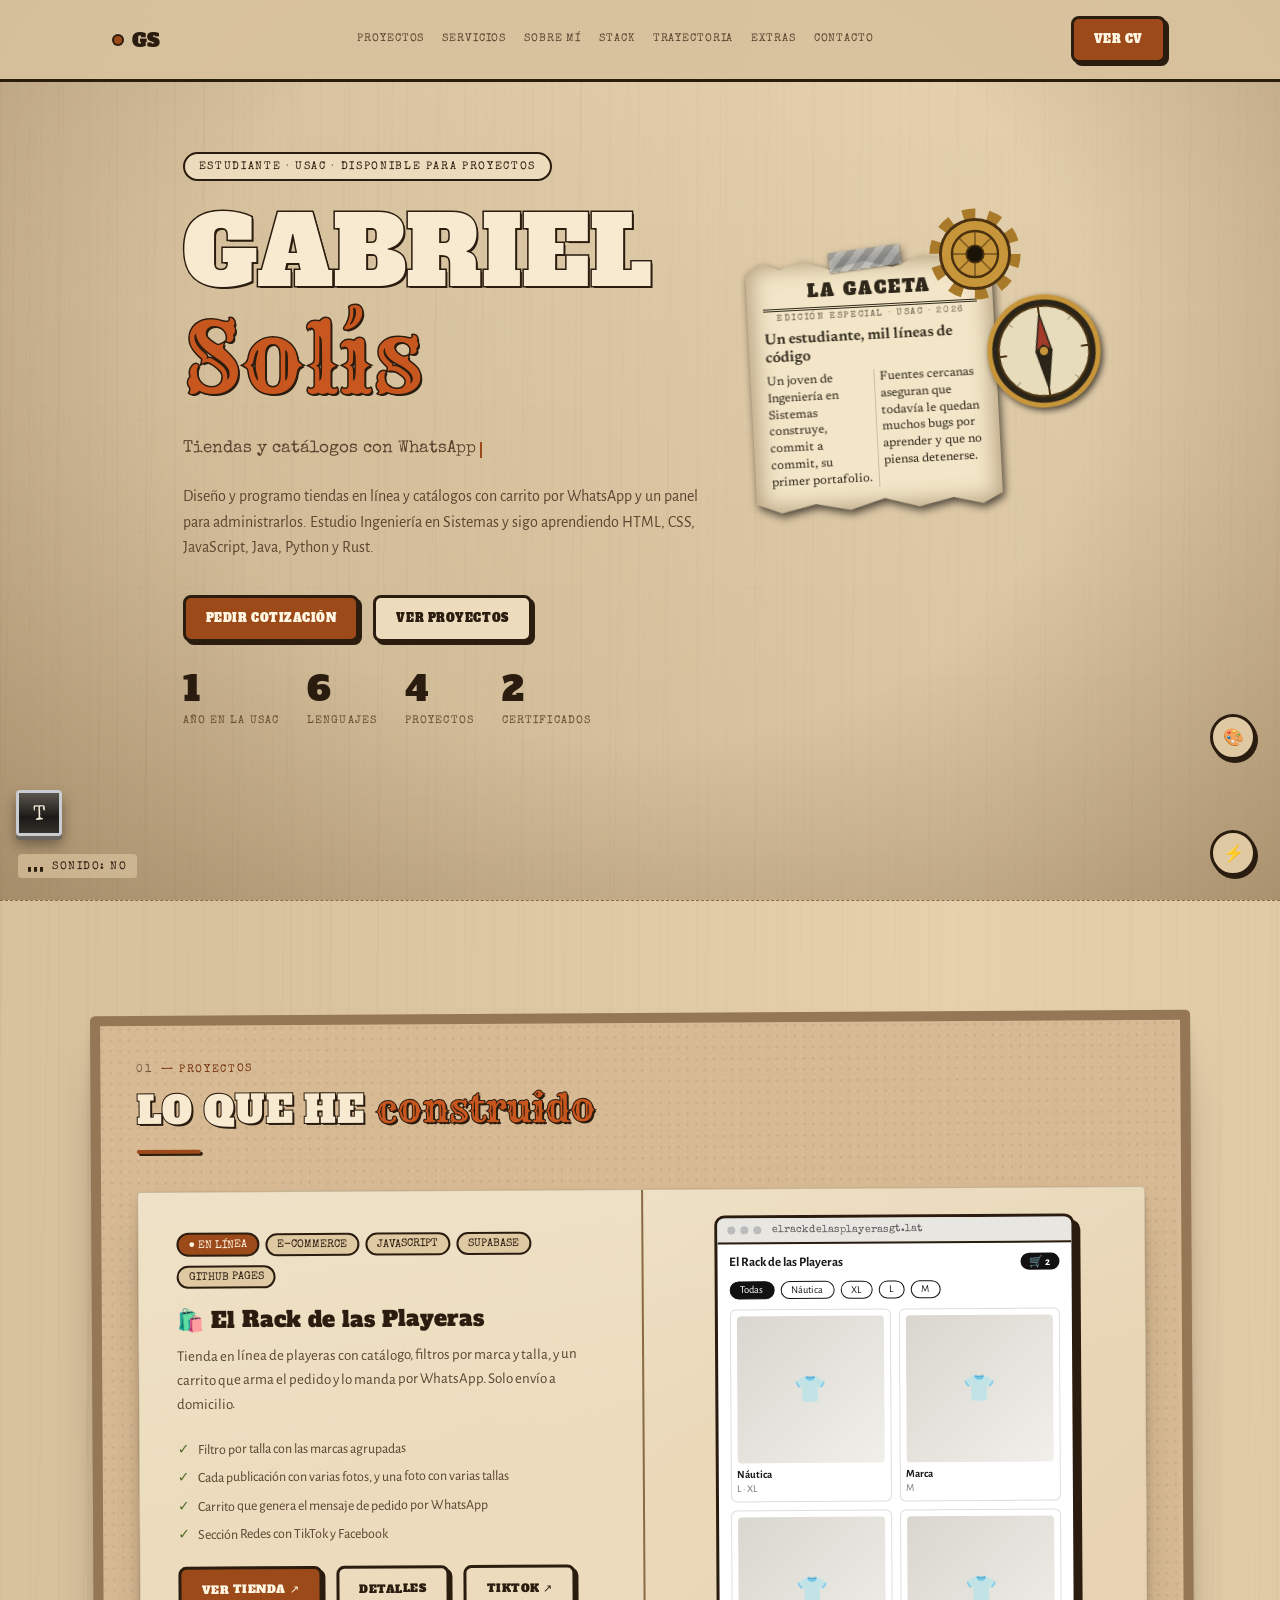
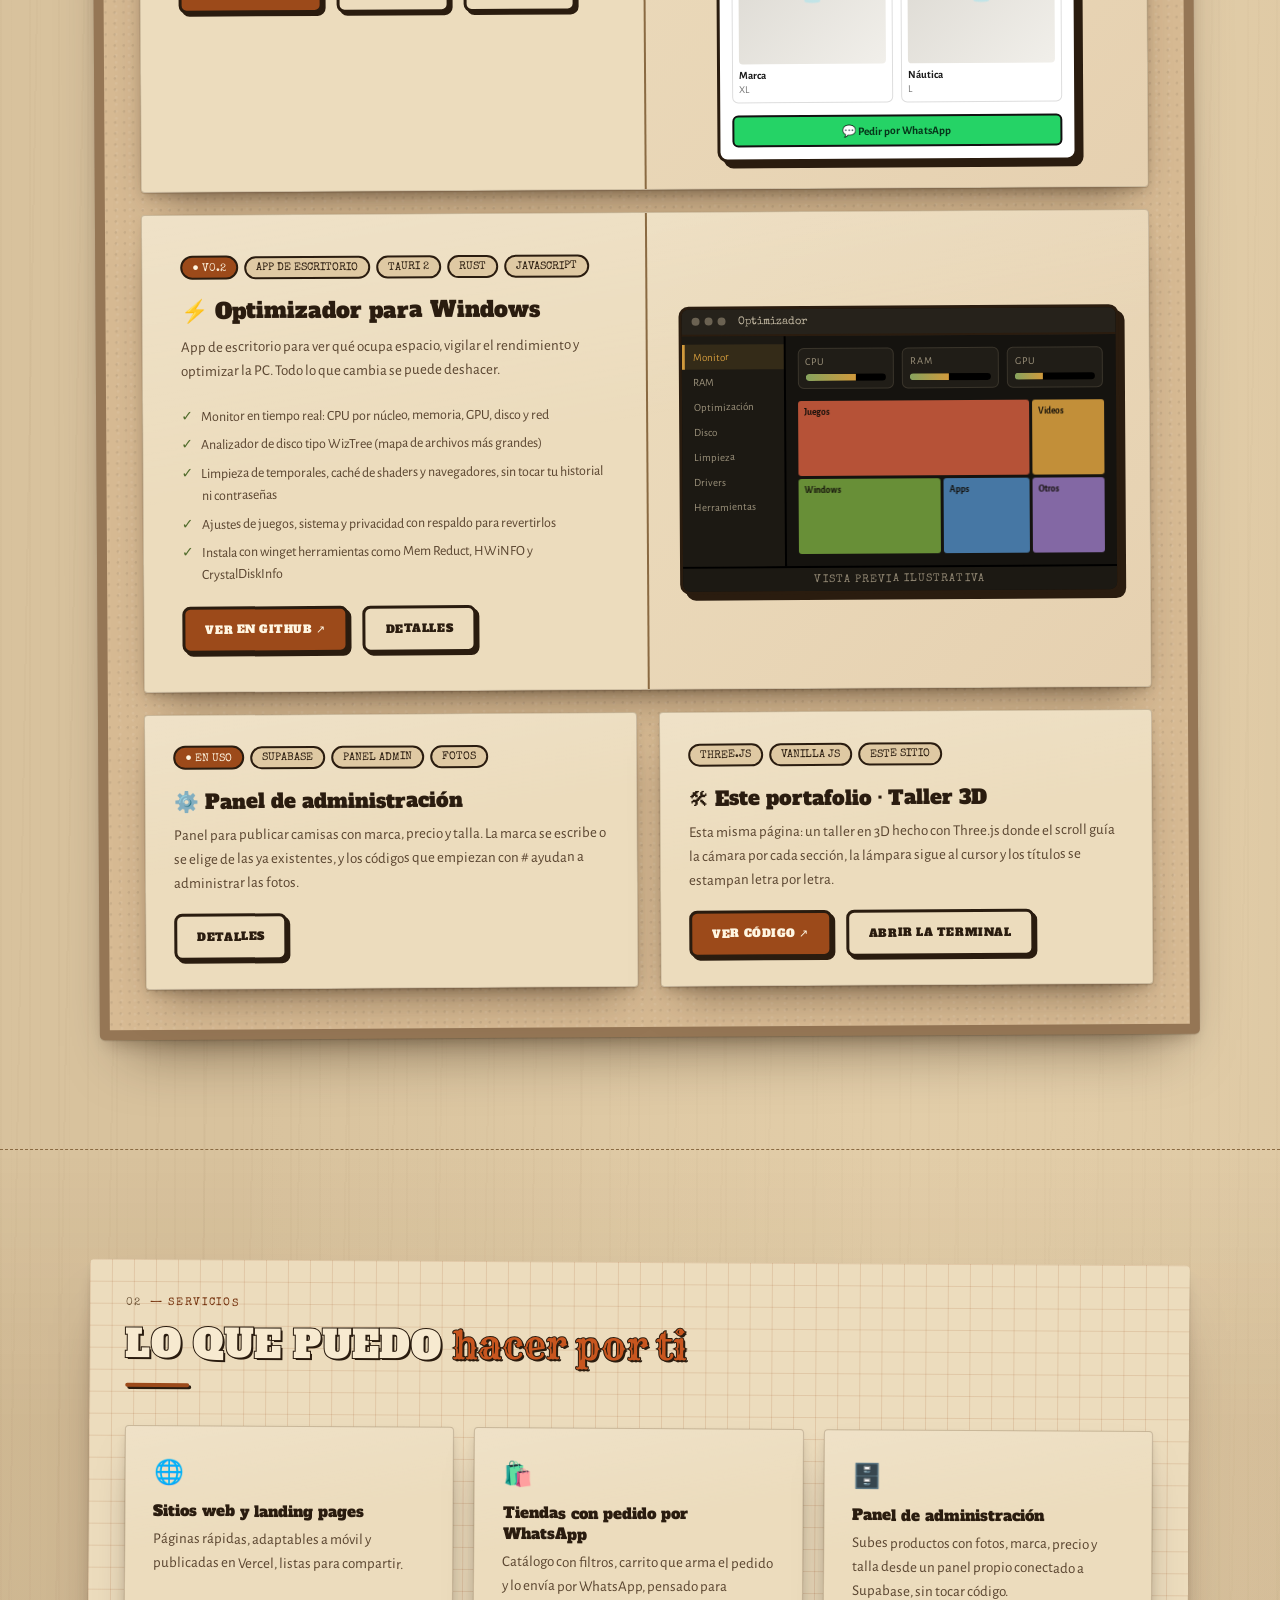
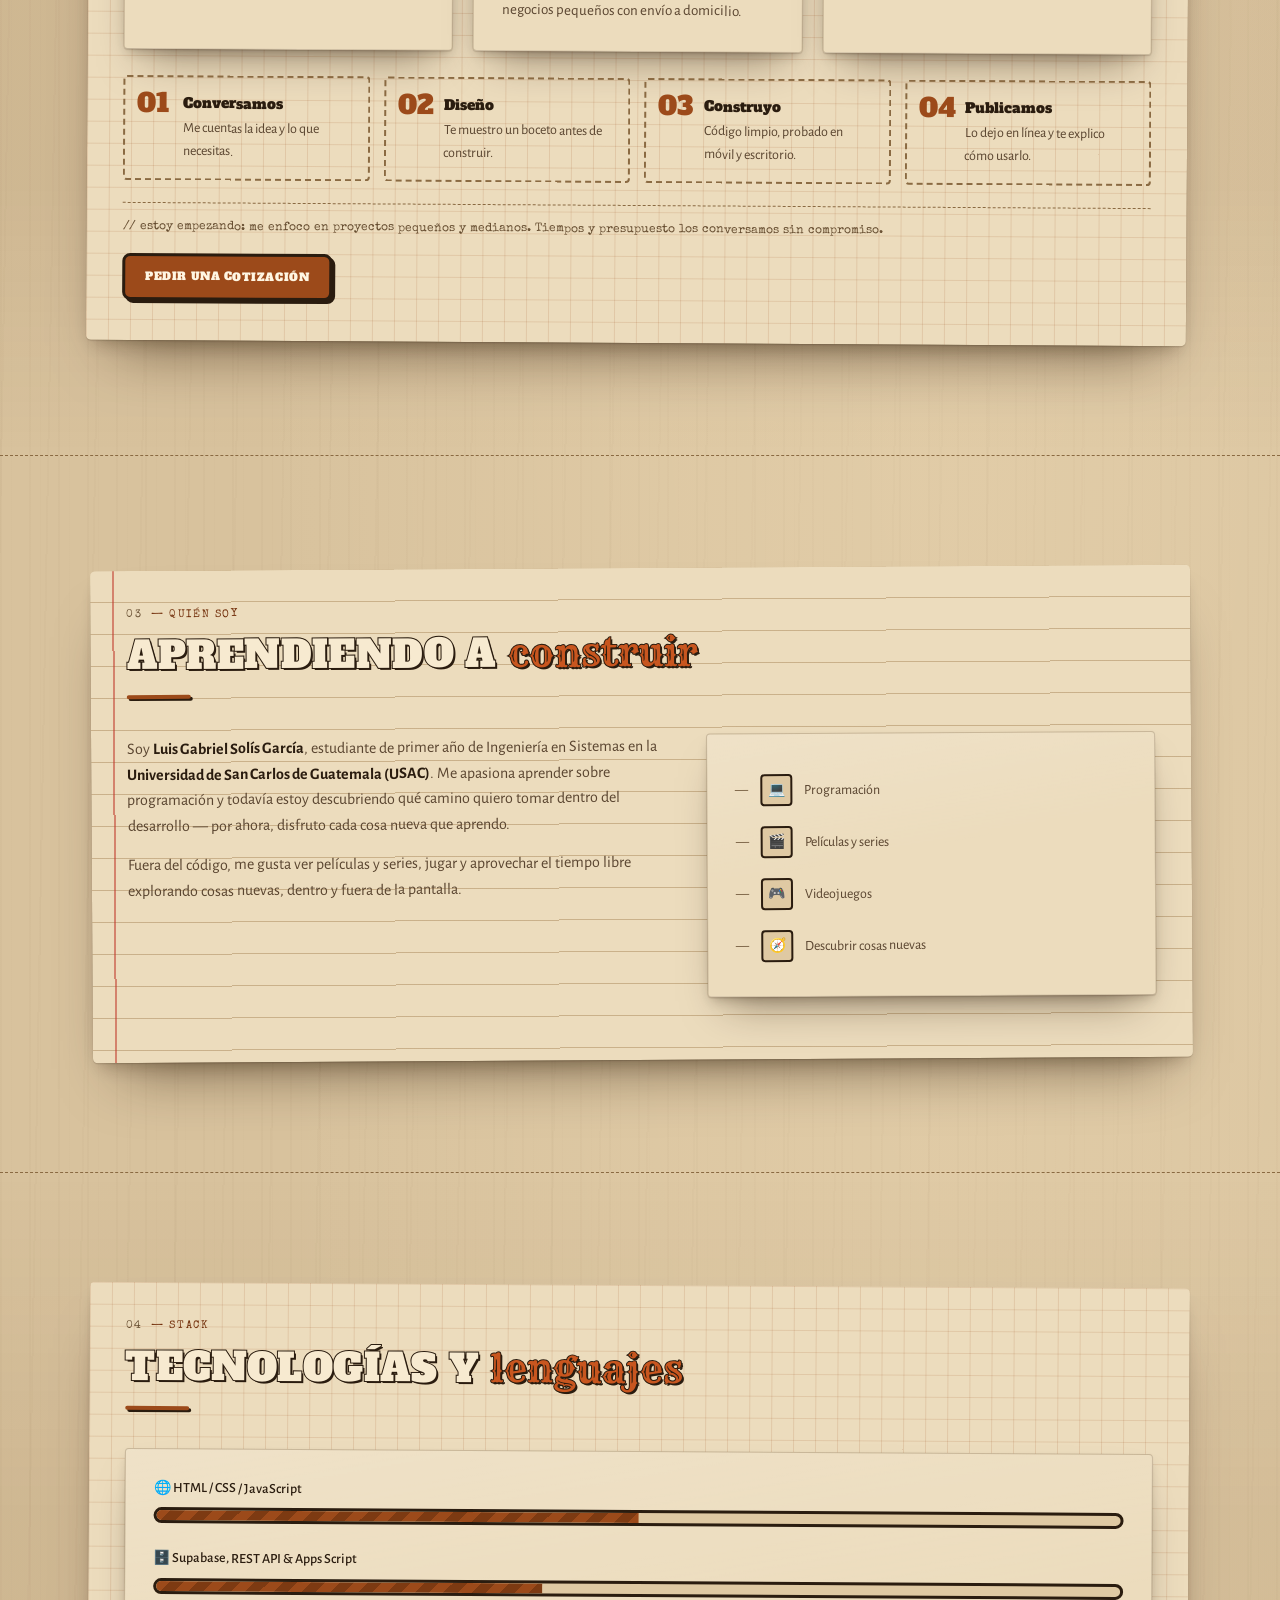
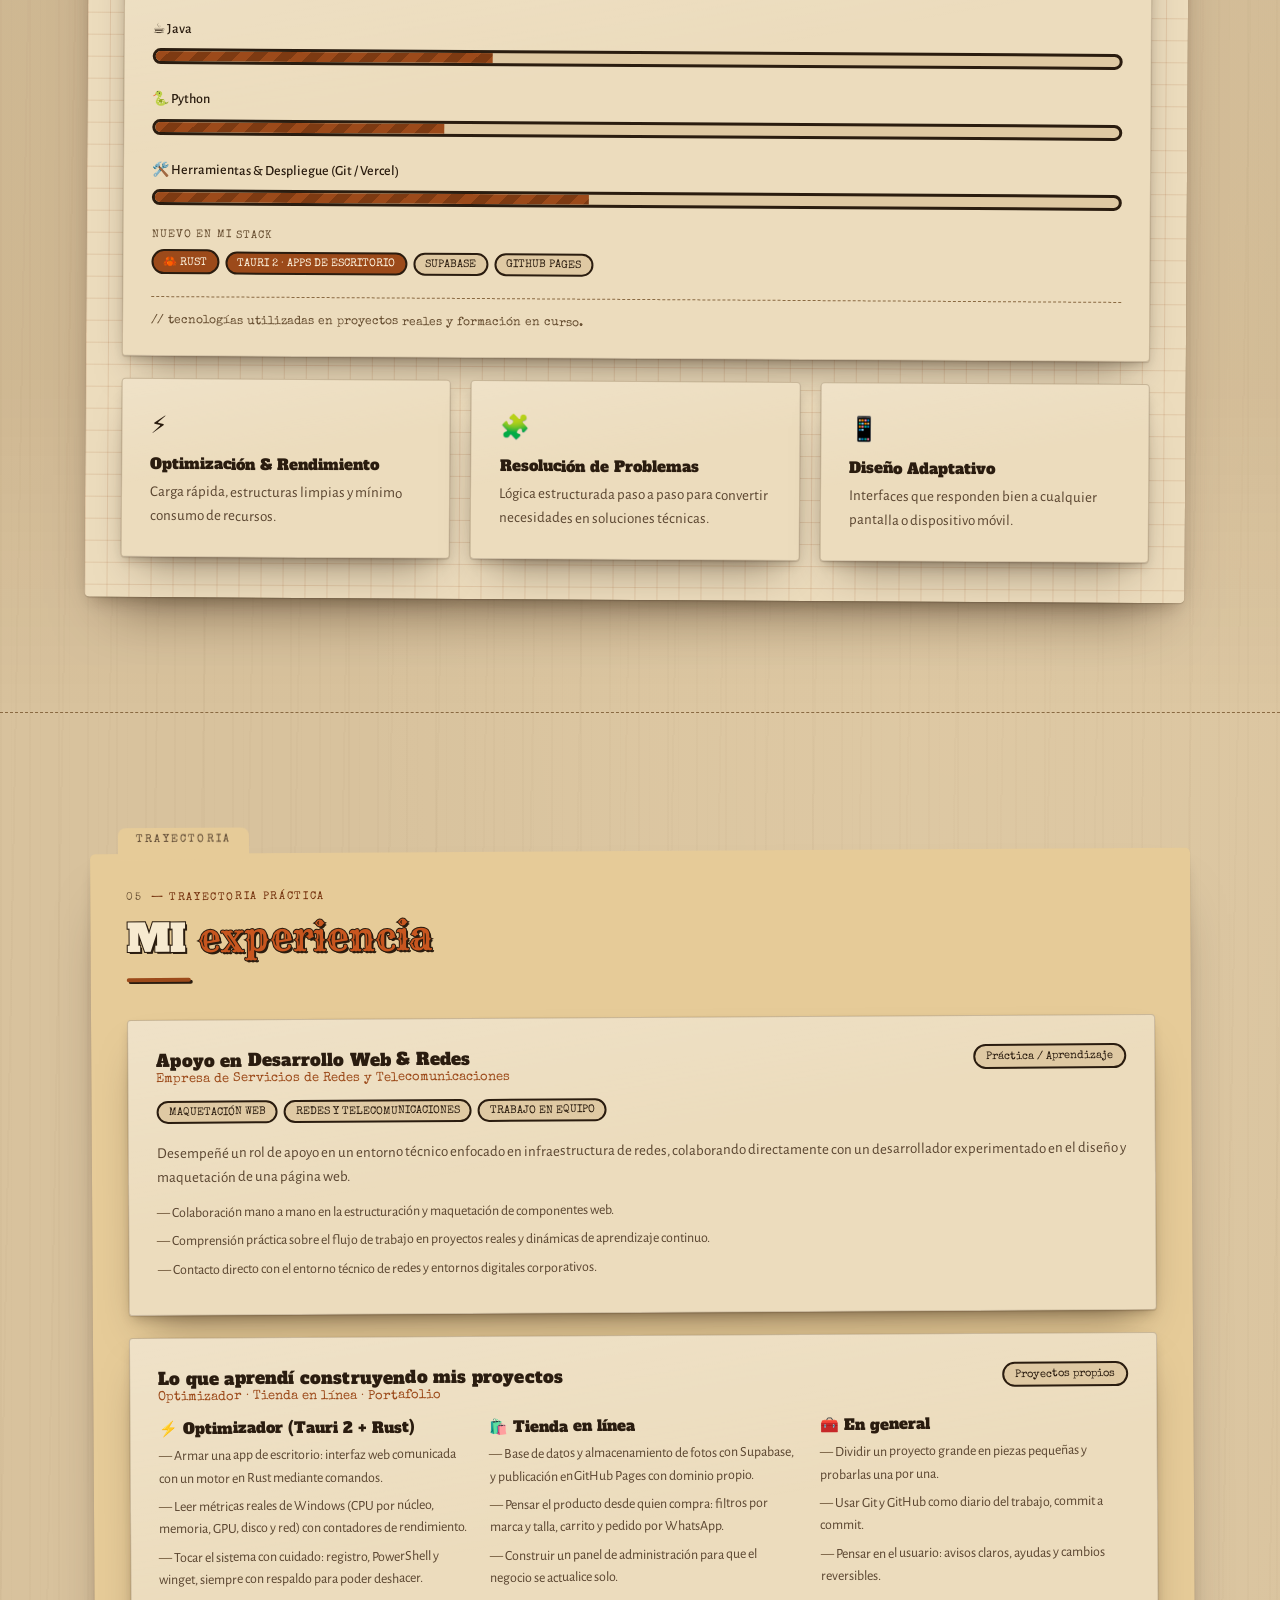
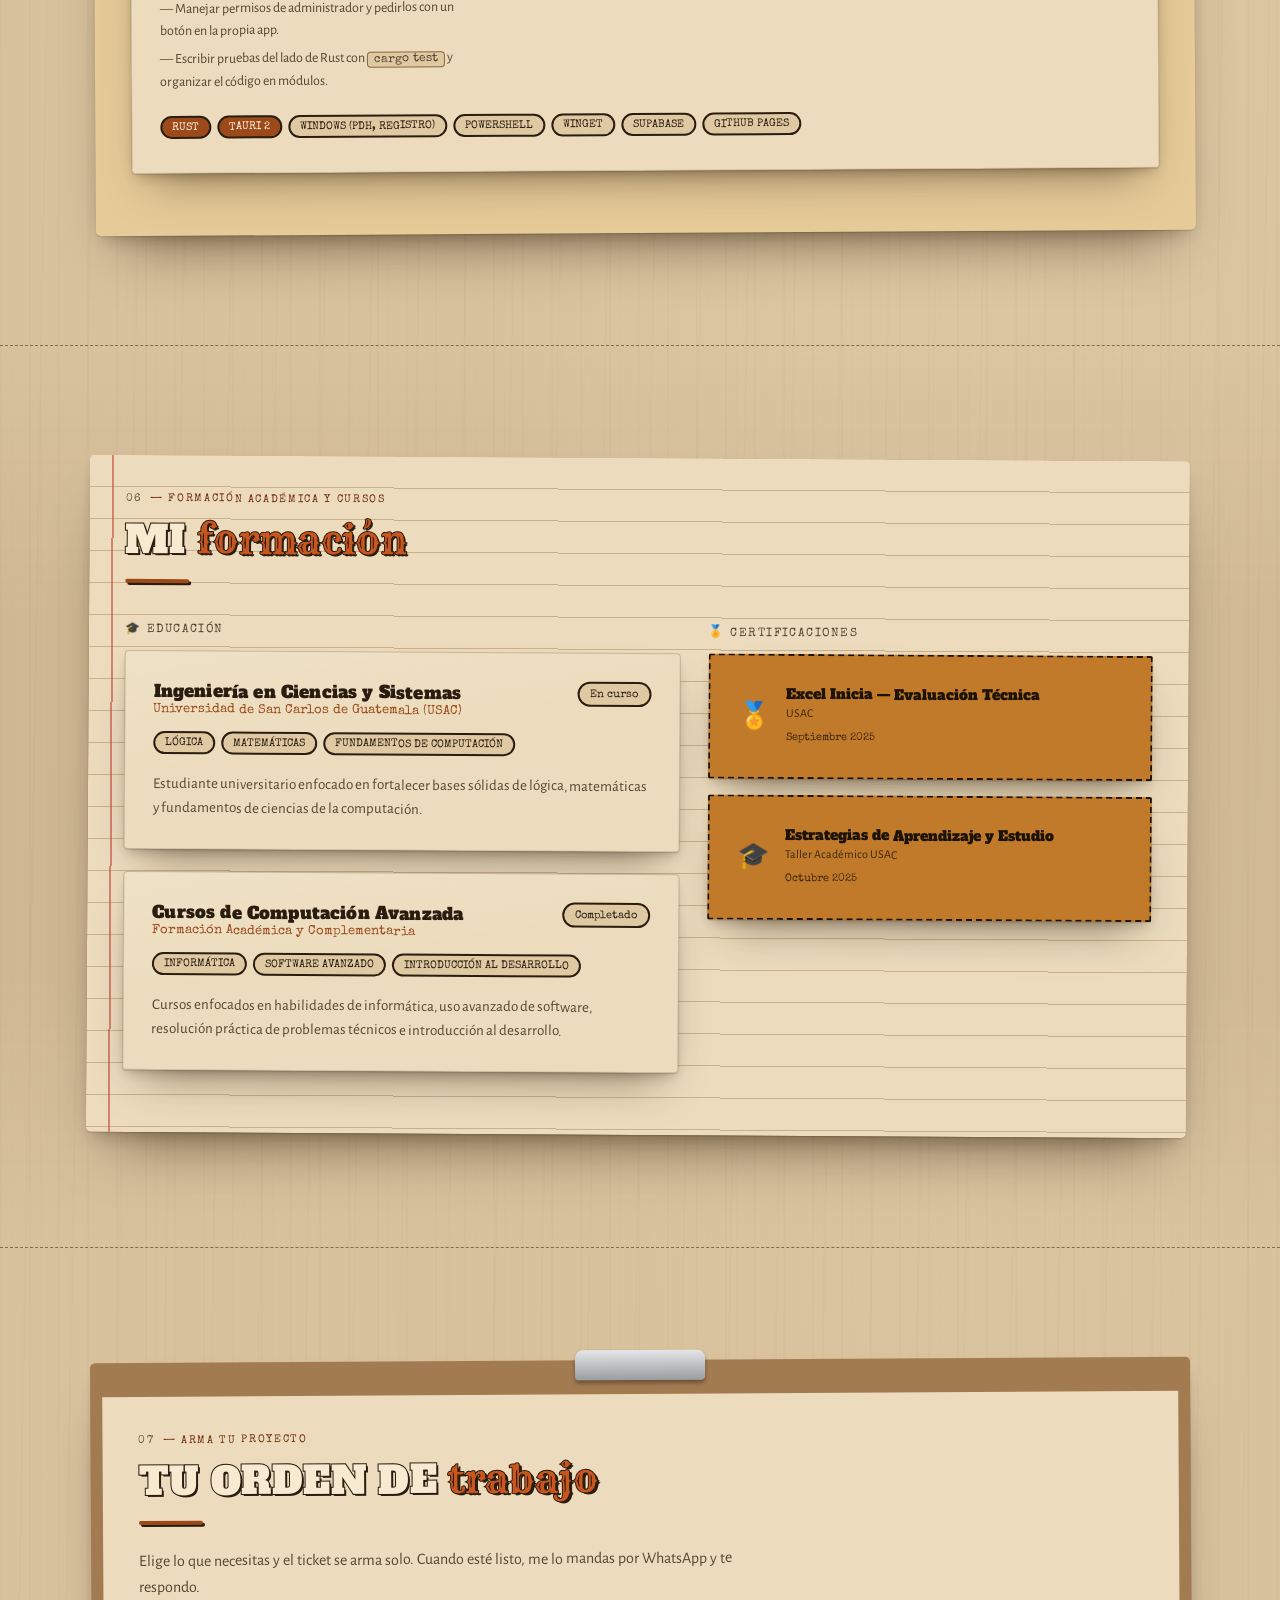
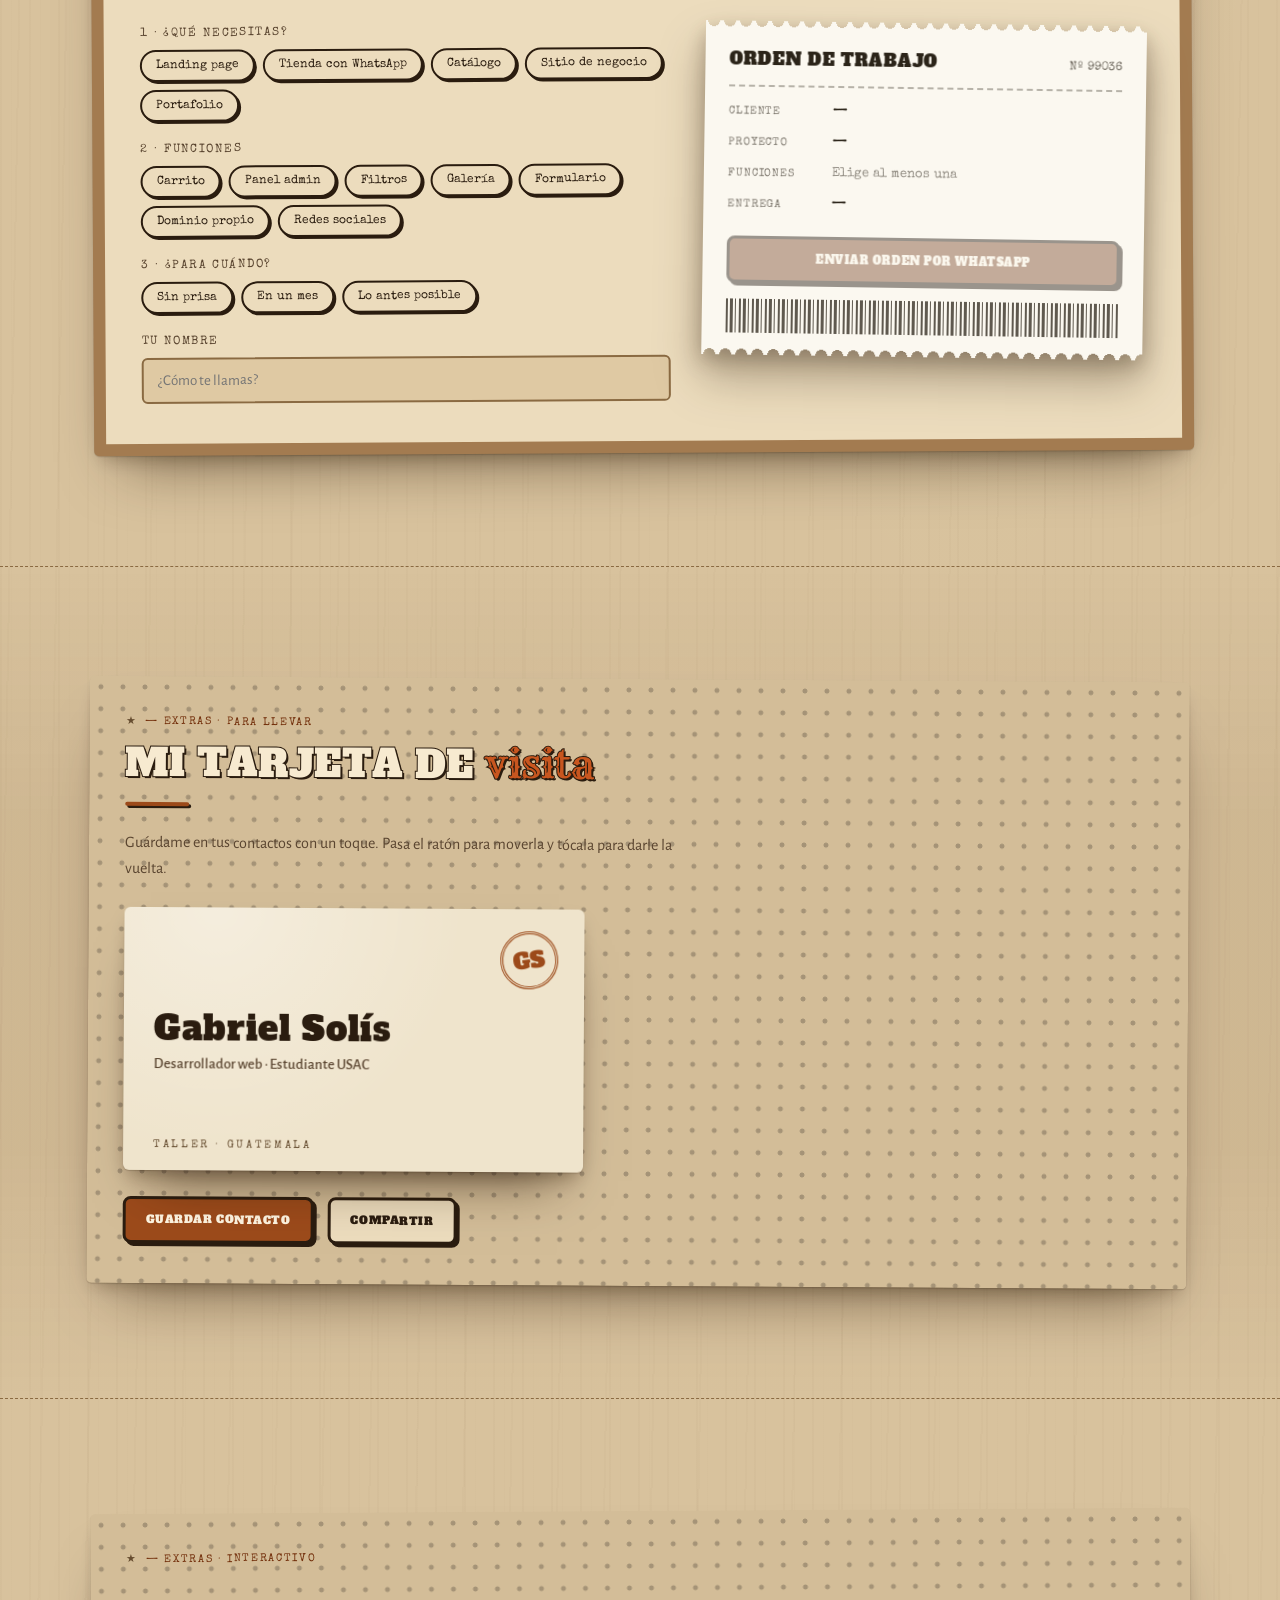
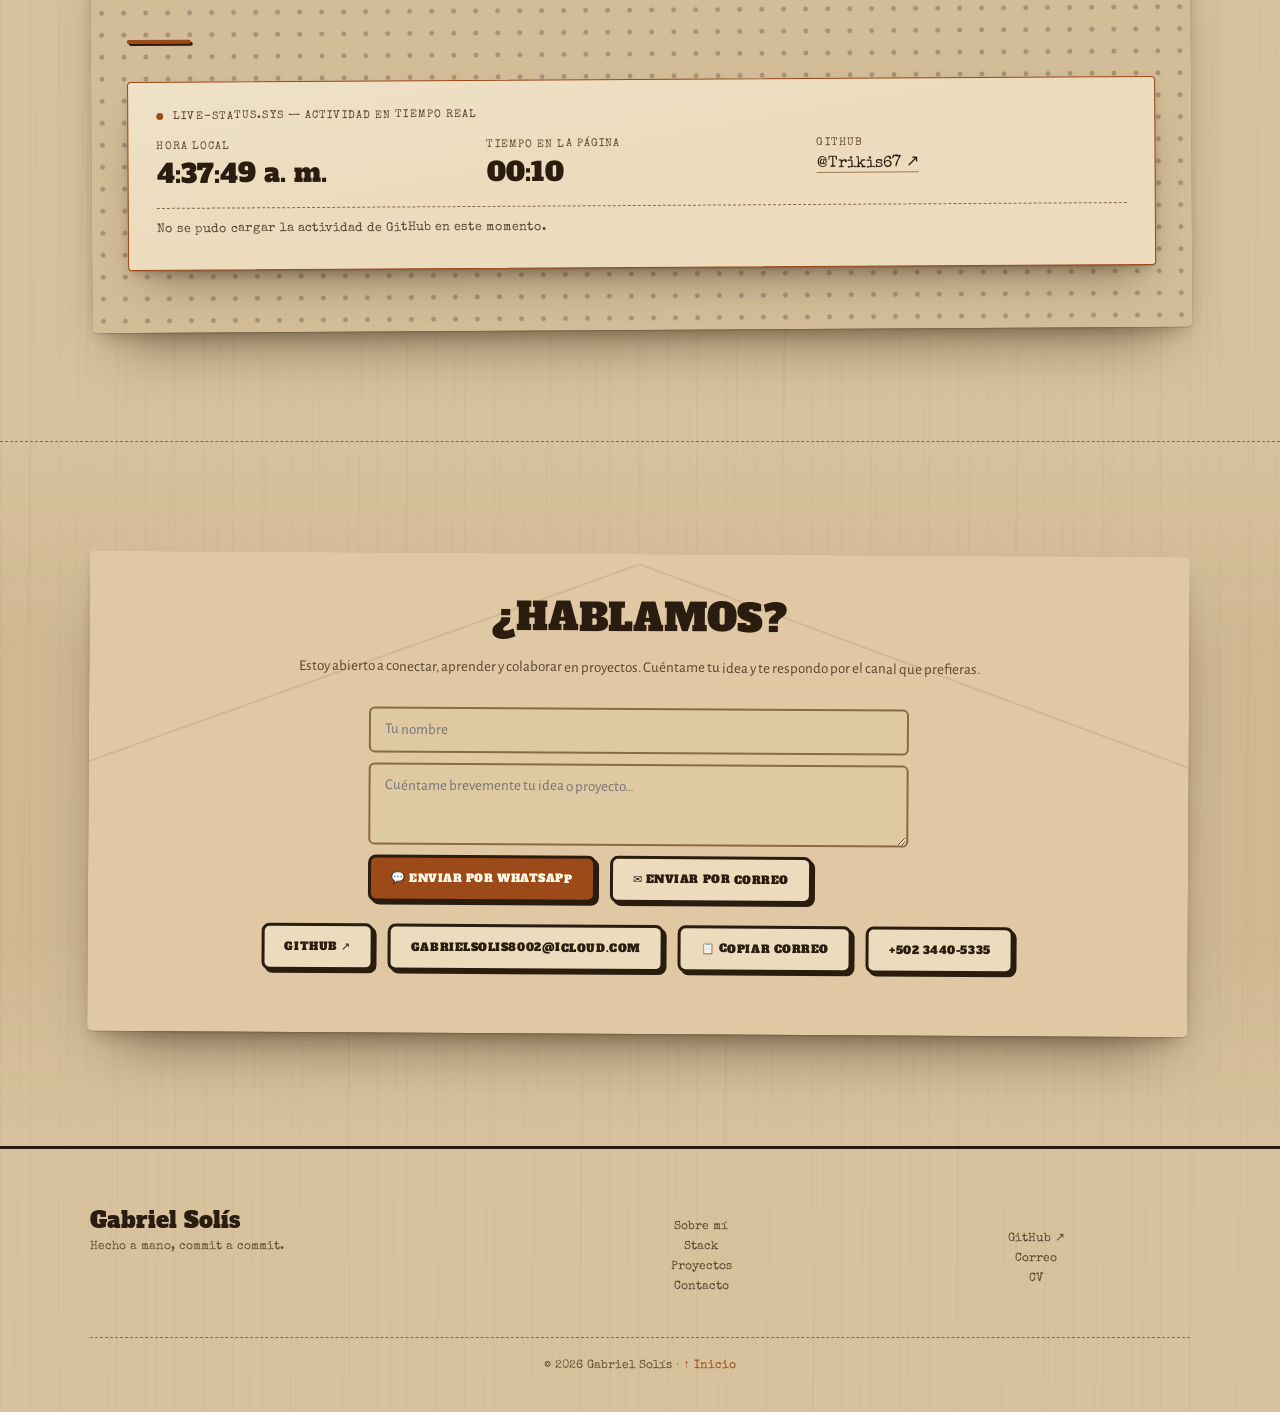
==== index.html @ 55347281 "Rediseño cinematográfico: taller 3D por capítulos y cuatro mundos - El scroll guía la cámara de un o" ====
<!DOCTYPE html>
<html lang="es" class="bb">
<head>
<meta charset="UTF-8">
<script>
/* Limpieza: quita el service worker de aislamiento (coi-sw.js) si quedó instalado en este navegador. */
if('serviceWorker' in navigator)navigator.serviceWorker.getRegistrations().then(rs=>rs.forEach(r=>{
 const u=(r.active||r.waiting||r.installing||{}).scriptURL||'';if(u.endsWith('coi-sw.js'))r.unregister()})).catch(()=>{});
/* Detección de dispositivo: LITE solo en equipos realmente débiles (≤2 núcleos / ≤2 GB) · TOUCH = ajustes ligeros en táctiles */
(function(){const H=document.documentElement,q=new URLSearchParams(location.search),
 weak=(navigator.hardwareConcurrency||8)<=2||(navigator.deviceMemory||8)<=2,
 touch=matchMedia('(hover:none),(pointer:coarse)').matches;
 let low=weak;if(q.has('lite'))low=true;if(q.has('full'))low=false;   /* ?lite fuerza modo ligero · ?full fuerza modo completo */
 const simple=low&&innerWidth<820;
 window.SIMPLE=simple;window.LITE=low;window.TOUCH=touch;
 if(low)H.classList.add('lite');if(simple)H.classList.add('simple');if(touch)H.classList.add('touch');
 /* La intro (telón de teatro) se muestra una vez por sesión; ?intro la fuerza */
 let seen=false;try{seen=sessionStorage.getItem('gsIntro')==='1'}catch(e){}
 if(low||matchMedia('(prefers-reduced-motion:reduce)').matches||(seen&&!q.has('intro'))){H.classList.remove('bb');H.classList.add('noi')}})();
</script>
<meta name="theme-color" content="#d8c29d"><meta name="viewport" content="width=device-width,initial-scale=1">
<title>Gabriel Solis — Portafolio</title>
<link rel="icon" type="image/png" href="logo.png">
<link rel="canonical" href="https://trikis.nl/">
<meta name="description" content="Portafolio de Gabriel Solis, estudiante de Ingeniería en Sistemas en la USAC. Sitios web, tiendas con carrito por WhatsApp, panel de administrador con Supabase y apps de escritorio con Tauri y Rust.">
<meta property="og:type" content="website"><meta property="og:locale" content="es_GT"><meta property="og:title" content="Gabriel Solis — Portafolio">
<meta property="og:description" content="Portafolio de Gabriel Solis, estudiante de Ingeniería en Sistemas en la USAC.">
<meta property="og:image" content="https://trikis.nl/logo.png"><meta property="og:url" content="https://trikis.nl/">
<meta name="twitter:card" content="summary">
<script type="application/ld+json">{"@context":"https://schema.org","@type":"Person","name":"Luis Gabriel Solís García","alternateName":"Gabriel Solís","url":"https://trikis.nl/","email":"mailto:gabrielsolis8002@icloud.com","jobTitle":"Estudiante de Ingeniería en Ciencias y Sistemas","alumniOf":{"@type":"CollegeOrUniversity","name":"Universidad de San Carlos de Guatemala"},"sameAs":["https://github.com/Trikis67"]}</script>
<link rel="preconnect" href="https://fonts.googleapis.com"><link rel="preconnect" href="https://fonts.gstatic.com" crossorigin>
<link href="https://fonts.googleapis.com/css2?family=Alegreya+Sans:wght@400;500;700&family=Alfa+Slab+One&family=Rye&family=Special+Elite&family=Newsreader:ital,wght@0,400;0,600;1,400&display=swap" rel="stylesheet">
<script>/* three.js para el taller 3D (también en celulares); se omite solo en equipos muy débiles o con ?lite */
if(!window.LITE||/[?&]full/.test(location.search))document.write('<script src="https://cdnjs.cloudflare.com/ajax/libs/three.js/r128/three.min.js"><\/script>')</script>
<style>
/* ===== TEMA POR DEFECTO: "TALLER" — vintage industrial (cuero, latón y acero) ===== */
:root{--bg:#1a1916;--panel:#24221de8;--panel2:#2d2a24;--card:#2a2722;--border:#5b5244;--soft:#8c8068;--accent:#d19a3c;--ar:209 154 60;--text:#efe8d6;--muted:#bdb39d;--muted2:#8f8571;--ok:#86a35e;--dust:#cdb88a;--hdr:#1a1916ea;--grid:rgb(209 154 60 / .12);--np-bg:#d8cdb0;--np-ink:#2e271a;--tk-bg:#b8862f;--tk-ink:#1c1306;--vig:#000000b0;--tint1:#00000008;--tint2:#00000055;--ink:#0a0806;--btnp:#1b1307;--ttl:#f1e9d3;--ttl2:#e0a845;--ext:#7a5820;--d:'Alegreya Sans',system-ui,sans-serif;--s:'Newsreader',Georgia,serif;--m:'Special Elite','Courier New',monospace;--h:'Alfa Slab One','Arial Black',sans-serif;--sc:'Rye',Georgia,serif}
body.theme-kraft{--bg:#d8c29d;--panel:#e7d5b4ee;--panel2:#dfc9a3;--card:#ecdcbd;--border:#8a6a42;--soft:#a07c4c;--accent:#9c4a1a;--ar:156 74 26;--text:#2a1c0f;--muted:#5a4530;--muted2:#664d30;--ok:#4f6b2a;--dust:#6b4f2e;--hdr:#d8c29def;--grid:rgb(90 60 30 / .14);--np-bg:#f3e6c8;--np-ink:#2e271a;--tk-bg:#c07a2a;--tk-ink:#1c1306;--vig:#5a3a1a55;--tint1:#ffffff0a;--tint2:#3a220a14;--ink:#2a1c0f;--btnp:#fff6e2;--ttl:#f7ead0;--ttl2:#c8561f;--ext:#8a6a42}
body.theme-kraft .shade::before{display:none}body.theme-kraft .shade::after{opacity:.2;mix-blend-mode:multiply}
body.theme-kraft .badge.g,body.theme-kraft .tg.w{color:#fff6e2}
body.theme-kraft section:nth-of-type(even):not(#hero){background:linear-gradient(#0000,rgb(90 50 10 / .07) 30%,rgb(90 50 10 / .07) 70%,#0000)}
body.theme-kraft .card::after{display:none}
body.theme-kraft .bar i{background:repeating-linear-gradient(135deg,var(--accent) 0 10px,#7d3a12 10px 20px)}
body.theme-cine{--bg:#1a0b0d;--panel:#2a1114e8;--panel2:#3a171b;--card:#2f1316;--border:#7a3b2a;--soft:#b98a4a;--accent:#e6b450;--ar:230 180 80;--text:#f6e7cf;--muted:#d9bfa0;--muted2:#a98b70;--ok:#9fbf6a;--dust:#e6b450;--hdr:#1a0b0dee;--grid:rgb(230 180 80/.12);--np-bg:#f3e6c8;--np-ink:#2e271a;--tk-bg:#c9302c;--tk-ink:#fff2df;--vig:#000000a0;--tint1:#00000010;--tint2:#00000060;--ink:#050203;--btnp:#1a0b0d;--ttl:#f6e7cf;--ttl2:#e6b450;--ext:#7a1d22;--h:'Rye',Georgia,serif;--sc:'Rye',Georgia,serif}
body.theme-pc{--bg:#cfd6e2;--panel:#ece9d8ee;--panel2:#e3e8f0;--card:#ece9d8;--border:#7f9db9;--soft:#8a9bb5;--accent:#0a58ca;--ar:10 88 202;--text:#14171f;--muted:#3e4656;--muted2:#4c5566;--ok:#3c9a2e;--dust:#5a6478;--hdr:#cfd6e2ef;--grid:rgb(10 88 202/.12);--np-bg:#fffef7;--np-ink:#14171f;--tk-bg:#3c9a2e;--tk-ink:#fff;--vig:#20304a33;--tint1:#ffffff0a;--tint2:#00000012;--ink:#14171f;--btnp:#ffffff;--ttl:#f6f8fc;--ttl2:#0a58ca;--ext:#7f9db9;--d:Tahoma,Verdana,'Segoe UI',sans-serif;--m:'Courier New',Courier,monospace}
body.theme-hacker{--bg:#05090a;--panel:#0b1412e8;--panel2:#0f1c18;--card:#0c1714;--border:#1f4d3a;--soft:#2f8a5e;--accent:#39ff88;--ar:57 255 136;--text:#c8ffe0;--muted:#7fd4a6;--muted2:#4f9a74;--ok:#39ff88;--dust:#39ff88;--hdr:#05090aee;--grid:rgb(57 255 136/.1);--np-bg:#0f1c18;--np-ink:#7fd4a6;--tk-bg:#0f1c18;--tk-ink:#c8ffe0;--vig:#000000aa;--tint1:#00000020;--tint2:#00000080;--ink:#000;--btnp:#021008;--ttl:#c8ffe0;--ttl2:#39ff88;--ext:#0f5a34;--d:ui-monospace,Consolas,'Cascadia Mono','Courier New',monospace;--m:ui-monospace,Consolas,'Courier New',monospace}
body.theme-cyber{--bg:#030a16;--panel:#0a172ce6;--panel2:#132748;--border:#1a3b6e;--soft:#386dbd;--accent:#00f0ff;--ar:0 240 255;--text:#e0f7ff;--muted:#8bb3d6;--muted2:#527d9e;--ok:#8fa66a;--grid:#ffffff14;--card:#0d1d38;--np-bg:#132748;--np-ink:#8bb3d6;--tk-bg:#132748;--tk-ink:#e0f7ff;--vig:#00000066;--tint1:#08080838;--tint2:#08080880;--dust:#9fdcff;--hdr:#030a16e0;--ink:#000;--btnp:#001018;--ttl:#e0f7ff;--ttl2:#00f0ff;--ext:#005f66}
body.theme-retro{--bg:#12100e;--panel:#1e1b18e6;--panel2:#2e2a25;--border:#4a4237;--soft:#8c7d6b;--accent:#ffb000;--ar:255 176 0;--text:#fff3e0;--muted:#d1be9d;--muted2:#9e8e74;--ok:#8fa66a;--grid:#ffffff14;--card:#252018;--np-bg:#2e2a25;--np-ink:#d1be9d;--tk-bg:#2e2a25;--tk-ink:#fff3e0;--vig:#00000066;--tint1:#08080838;--tint2:#08080880;--dust:#ffd9a0;--hdr:#12100ee0;--ink:#000;--btnp:#1a1000;--ttl:#fff3e0;--ttl2:#ffb000;--ext:#8a5a00}
body.theme-love{--bg:#fdfbfb;--panel:#fffffff2;--panel2:#fff5f8;--border:#f3d0df;--soft:#e6a1be;--accent:#e91e63;--ar:233 30 99;--text:#201414;--muted:#6e4558;--muted2:#8c5d73;--ok:#8fa66a;--grid:#ffffff14;--card:#fffafc;--np-bg:#fff5f8;--np-ink:#6e4558;--tk-bg:#fff5f8;--tk-ink:#201414;--vig:#00000022;--tint1:#08080808;--tint2:#08080818;--dust:#e6a1be;--hdr:#fdfbfbe0;--ink:#5a2a3a;--btnp:#fff;--ttl:#fff0f5;--ttl2:#ffd0e0;--ext:#c06a8a}
body.theme-night{--bg:#0c1420;--panel:#132033e8;--panel2:#1a2a40;--card:#172640;--border:#3a5070;--soft:#7a92b0;--accent:#e0663a;--ar:224 102 58;--text:#e6edf5;--muted:#aebccd;--muted2:#7f90a6;--ok:#8fa66a;--dust:#9fb6d4;--hdr:#0c1420ea;--grid:#ffffff14;--np-bg:#cfd6dd;--np-ink:#1c2733;--tk-bg:#b4533a;--tk-ink:#fff;--vig:#000000b0;--tint1:#00000010;--tint2:#00000055;--ink:#04070b;--btnp:#fff;--ttl:#eef3f8;--ttl2:#f08a5a;--ext:#7a3520}
*{margin:0;padding:0;box-sizing:border-box}html{scroll-behavior:smooth;-webkit-text-size-adjust:100%}
body{background:var(--bg);color:var(--text);font:400 16px/1.6 var(--d);overflow-x:hidden;animation:fin 1s both;transition:background 1.2s,color .5s}
@keyframes fin{from{opacity:0}}
a{color:inherit;text-decoration:none}img{max-width:100%;display:block}
:focus-visible{outline:3px solid var(--accent);outline-offset:3px}
.skip{position:fixed;left:12px;top:-60px;z-index:30001;background:var(--accent);color:var(--btnp);padding:10px 16px;border-radius:6px;font:12px var(--m);transition:top .2s}.skip:focus{top:12px}
section{padding:96px 24px;position:relative}.wrap{max-width:1100px;margin:auto}
#bg{position:fixed;inset:0;width:100%;height:100%;z-index:-2}
.shade{position:fixed;inset:0;z-index:-1;pointer-events:none;overflow:hidden;background:radial-gradient(ellipse at 50% 40%,#0000 50%,var(--vig)),linear-gradient(var(--tint1),var(--tint2)),radial-gradient(circle,#ffffff0a 1px,#0000 1.6px) 0 0/7px 7px;transition:opacity 1.2s}
.shade::after{content:"";position:absolute;inset:-8%;opacity:.09;animation:grain .9s steps(1) infinite;background:url("data:image/svg+xml;utf8,<svg xmlns='http://www.w3.org/2000/svg' width='160' height='160'><filter id='n'><feTurbulence type='fractalNoise' baseFrequency='.85' numOctaves='2' stitchTiles='stitch'/><feColorMatrix type='saturate' values='0'/></filter><rect width='100%' height='100%' filter='url(%23n)'/></svg>")}
.shade::before{content:"";position:absolute;inset:0;opacity:.45;background:linear-gradient(90deg,#0000 0 18%,#ffffff22 18% 18.12%,#0000 18.12% 71%,#ffffff1a 71% 71.1%,#0000 71.1%);animation:scratch 1.3s steps(1) infinite}
@keyframes grain{0%{translate:0 0}20%{translate:-3% 2%}40%{translate:2% -3%}60%{translate:-2% -1%}80%{translate:3% 3%}}
@keyframes scratch{0%{translate:0 0;opacity:.45}25%{translate:9vw 0;opacity:.15}50%{translate:-6vw 0;opacity:.4}75%{translate:14vw 0;opacity:0}}
body.theme-love .shade::after,body.theme-love .shade::before,html.lite .shade::after,html.lite .shade::before{display:none}
body.theme-love .shade{background:#fdfbfbe6}body.theme-love #bg{opacity:.25}
body.theme-love section:not(#hero):not(#terminal):not(#love){display:none}body.theme-love #love{display:block}
header{position:fixed;top:0;left:0;right:0;z-index:50;background:var(--hdr);backdrop-filter:blur(10px);border-bottom:3px solid var(--ink)}
body.theme-love header{background:#fdfbfbe0}
nav{max-width:1100px;margin:auto;display:flex;align-items:center;justify-content:space-between;gap:16px;padding:16px 24px;position:relative}
.brand{font:400 19px var(--h);display:flex;align-items:center;gap:10px;letter-spacing:.01em}.brand i{width:8px;height:8px;border-radius:50%;background:var(--accent);box-shadow:0 0 0 2px var(--ink)}
.links{display:flex;gap:18px;font:11px var(--m);text-transform:uppercase;letter-spacing:.08em;color:var(--muted)}
.links a{padding-bottom:2px;border-bottom:1px solid transparent;transition:.2s;white-space:nowrap}.links a:hover{color:var(--text)}.links a.on{color:var(--accent);border-color:var(--accent)}
.menu{display:none;background:none;border:0;color:var(--text);font-size:22px}
.btn{font:400 11px var(--h);letter-spacing:.05em;text-transform:uppercase;padding:13px 20px;border-radius:8px;border:3px solid var(--ink);color:var(--text);background:var(--card);display:inline-flex;align-items:center;gap:8px;cursor:pointer;box-shadow:3px 3px 0 var(--ink);transition:translate .18s cubic-bezier(.3,1.9,.5,1),box-shadow .18s,background .2s,color .2s}
.btn:hover{color:var(--accent);translate:0 -3px;box-shadow:3px 6px 0 var(--ink)}.btn.p{background:var(--accent);color:var(--btnp)}.btn.p:hover{color:var(--btnp);filter:brightness(1.08)}
.btn:active{transform:none!important;translate:0 3px;box-shadow:1px 1px 0 var(--ink)}.row{display:flex;gap:14px;flex-wrap:wrap}
.hero{min-height:100vh;min-height:100svh;display:flex;align-items:center;padding-top:96px}
.hg{display:grid;grid-template-columns:1.2fr .8fr;gap:48px;align-items:center}
.badge{font:11px var(--m);color:var(--text);letter-spacing:.15em;text-transform:uppercase;border:2px solid var(--ink);background:var(--card);padding:7px 14px;border-radius:99px;display:inline-block;margin:0 10px 26px 0}.badge.g{background:var(--ok);color:#10160a}
h1,.h2{font-family:var(--h);font-weight:400;color:var(--ttl);-webkit-text-stroke:2px var(--ink);paint-order:stroke fill;text-transform:uppercase}
.x3d{text-shadow:1px 1px 0 var(--ext),2px 2px 0 var(--ext),3px 3px 0 var(--ext),4px 4px 0 var(--ink),5px 5px 0 var(--ink)}
h1{font-size:clamp(40px,7.4vw,96px);line-height:.98;letter-spacing:0;-webkit-text-stroke:3px var(--ink);margin-bottom:22px}
h1 em,.h2 em{font:400 1em var(--sc);font-style:normal;text-transform:none;letter-spacing:0;color:var(--ttl2);text-shadow:1px 1px 0 var(--ink),2px 2px 0 var(--ink),3px 3px 0 var(--ink),4px 4px 0 var(--ink)}
.role{font:17px var(--m);color:var(--muted);min-height:26px;margin-bottom:18px}.cur{display:inline-block;width:2px;height:16px;background:var(--accent);margin-left:4px;vertical-align:middle;animation:bl .8s infinite}@keyframes bl{50%{opacity:0}}
.lv{display:none}body.theme-love .lv{display:inline}body.theme-love .ty{display:none}
.tag-line{color:var(--muted);max-width:520px;margin-bottom:34px}
.eyebrow{font:11px var(--m);color:var(--accent);text-transform:uppercase;letter-spacing:.15em;margin-bottom:12px}.eyebrow i{font-style:normal;color:var(--muted2);margin-right:8px}
.h2{font-size:clamp(24px,3.4vw,38px);letter-spacing:.01em;line-height:1.12;margin-bottom:44px}
.reveal{opacity:0;transform:perspective(1100px) translateY(40px) rotateX(14deg) translateZ(-60px);transform-origin:50% 0;transition:opacity .8s,transform .8s cubic-bezier(.16,1,.3,1)}.reveal.show{opacity:1;transform:none}
.card{background:var(--card);border:2px solid var(--border);border-radius:6px;padding:28px;margin-bottom:22px;transform-style:preserve-3d;box-shadow:5px 5px 0 var(--ink);position:relative;transition:transform .25s ease-out,translate .2s cubic-bezier(.3,1.9,.5,1),box-shadow .2s,border-color .3s}
.card:hover{border-color:var(--accent);translate:-2px -2px;box-shadow:8px 8px 0 var(--ink)}.card>*{transform:translateZ(28px)}
.card::before{content:"";position:absolute;inset:0;border-radius:inherit;pointer-events:none;opacity:0;transition:opacity .3s;background:radial-gradient(240px circle at var(--mx,50%) var(--my,50%),rgb(var(--ar) / 0.10),transparent 60%)}.card:hover::before{opacity:1}
.card::after{content:"";position:absolute;inset:0;border-radius:inherit;pointer-events:none;background:linear-gradient(115deg,transparent 40%,#ffffff12 50%,transparent 60%);background-size:250% 100%;background-position:150% 0;transition:background-position .9s}.card:hover::after{background-position:-50% 0}
.ah{display:grid;grid-template-columns:1.2fr 1fr;gap:40px}.ah p{color:var(--muted);margin-bottom:14px}.ah strong{color:var(--text)}
.ql{list-style:none;display:flex;flex-direction:column;gap:14px}.ql li{display:flex;gap:12px;align-items:center}.ql span{width:32px;height:32px;display:grid;place-items:center;border:2px solid var(--ink);border-radius:4px;background:var(--panel2)}
.ih{display:flex;justify-content:space-between;gap:10px;flex-wrap:wrap;margin-bottom:12px}.it{font:400 17px var(--h);letter-spacing:.01em}.is{color:var(--accent);font:500 13px var(--m)}
.pill{font:11px var(--m);color:var(--text);border:2px solid var(--ink);background:var(--panel2);padding:5px 11px;border-radius:99px;height:fit-content}
.card p{color:var(--muted);font-size:15px}.card ul{list-style:none;margin-top:12px;color:var(--muted);font-size:14px}.card li{margin-bottom:6px}.card ul li::before{content:"— ";color:var(--muted2)}
.bar{margin-bottom:24px}.bar b{font-weight:500;font-size:14px;display:block;margin-bottom:8px}.bar div{height:16px;border:3px solid var(--ink);border-radius:99px;background:var(--panel2);overflow:hidden}.bar i{display:block;height:100%;width:0;background:repeating-linear-gradient(135deg,var(--accent) 0 10px,#a8761f 10px 20px);transition:width 1.4s cubic-bezier(.16,1,.3,1)}
.note{font:12px var(--m);color:var(--muted2);border-top:1px dashed var(--border);padding-top:18px}
.grid{display:grid;grid-template-columns:repeat(auto-fit,minmax(240px,1fr));gap:20px;margin-top:22px}.grid .card{margin:0}.grid h3{font:400 15px var(--h);margin:8px 0 6px}
.steps{display:grid;grid-template-columns:repeat(auto-fit,minmax(200px,1fr));gap:14px;margin-top:26px;counter-reset:st}
.steps div{border:2px dashed var(--border);border-radius:4px;padding:16px 16px 16px 58px;position:relative;color:var(--muted);font-size:14px}
.steps div::before{counter-increment:st;content:counter(st,decimal-leading-zero);position:absolute;left:12px;top:8px;font:400 26px var(--h);color:var(--accent)}
.steps b{display:block;color:var(--text);font:400 14px var(--h);margin-bottom:4px}
.pc{display:grid;grid-template-columns:1fr 1fr;gap:0;padding:0}.pc>div{padding:38px}.pc .vis{display:grid;place-items:center;border-left:2px solid var(--border)}
.tg{font:10px var(--m);color:var(--text);text-transform:uppercase;border:2px solid var(--ink);background:var(--panel2);padding:4px 10px;border-radius:99px;display:inline-block;margin:0 6px 6px 0}.tg.w{background:var(--accent);color:var(--btnp)}
.pc h3{font:400 22px var(--h);margin:10px 0}.pc p{margin-bottom:22px}
.mock{width:100%;aspect-ratio:4/3;background:var(--bg);border:2px solid var(--ink);border-radius:3px;display:grid;grid-template-columns:1fr 1fr;gap:8px;padding:28px 12px 12px;position:relative}.mock::before{content:"● ● ●";position:absolute;top:6px;left:10px;font-size:7px;color:var(--border)}.mock span{background:var(--panel2);border:1px dashed var(--border);border-radius:2px}
.cg{display:grid;grid-template-columns:repeat(auto-fit,minmax(280px,1fr));gap:20px}.cg .card{margin:0;display:flex;gap:16px;align-items:center;background:var(--tk-bg);border:2px dashed var(--tk-ink);border-radius:2px}
.cg h3{font:400 14px var(--h);color:var(--tk-ink)}.cg small{display:block;color:var(--tk-ink);opacity:.8;font-size:12px}.cg code{font:11px var(--m);color:var(--tk-ink);opacity:.8}
.cg .card::before,.cg .card::after{display:none}
.live{font:11px var(--m);color:var(--muted);text-transform:uppercase;letter-spacing:.1em;display:flex;gap:10px;align-items:center;margin-bottom:16px}.live i{width:7px;height:7px;border-radius:50%;background:var(--accent);animation:bl 1.6s infinite}
.met{display:grid;grid-template-columns:repeat(3,1fr);gap:20px;font-family:var(--m)}.met small{display:block;font-size:10px;color:var(--muted2);text-transform:uppercase;letter-spacing:.1em}.met b{font:400 26px var(--h);display:block}
.feed{border-top:1px dashed var(--border);margin-top:16px;padding-top:14px;font:12.5px var(--m);color:var(--muted);max-height:150px;overflow:auto}.feed p{margin-bottom:6px!important;font:inherit!important}.feed b{color:var(--accent);font-weight:400}
.ct{text-align:center;padding:48px 28px}.ct h2{font:400 clamp(26px,4vw,38px) var(--h);text-transform:uppercase;margin-bottom:12px}.ct p{margin-bottom:28px}.ct .row{justify-content:center}
.cf{max-width:540px;margin:0 auto 22px;text-align:left}
.cf input,.cf textarea{display:block;width:100%;background:var(--panel2);color:var(--text);border:2px solid var(--border);border-radius:6px;padding:12px 14px;font:15px var(--d);margin-bottom:10px;resize:vertical}
.cf input:focus,.cf textarea:focus{border-color:var(--accent);outline:0}
footer{padding:44px 24px 80px;text-align:center;color:var(--muted2);font:12px var(--m);border-top:3px solid var(--ink)}footer a{color:var(--accent)}
.fl{position:fixed;right:24px;bottom:24px;z-index:60;display:flex;flex-direction:column;gap:12px}.fb{width:46px;height:46px;border-radius:50%;background:var(--panel2);border:3px solid var(--ink);box-shadow:2px 3px 0 var(--ink);color:var(--text);font-size:17px;cursor:pointer;transition:translate .18s cubic-bezier(.3,1.9,.5,1)}.fb:hover{color:var(--accent);translate:0 -3px;box-shadow:2px 5px 0 var(--ink)}
#top{opacity:0;pointer-events:none}#top.v{opacity:1;pointer-events:auto}
.pop{position:fixed;right:24px;bottom:82px;width:300px;background:var(--panel2);border:3px solid var(--ink);box-shadow:6px 6px 0 var(--ink);border-radius:8px;padding:18px;z-index:70;opacity:0;visibility:hidden;transform:perspective(800px) rotateX(-35deg) translateY(20px);transform-origin:50% 100%;transition:.3s}.pop.on{opacity:1;visibility:visible;transform:none}
.mo{position:fixed;inset:0;background:#000000cc;backdrop-filter:blur(8px);display:grid;place-items:center;z-index:100;opacity:0;pointer-events:none;transition:.3s}.mo.open{opacity:1;pointer-events:auto}
.mc{background:var(--panel2);border:3px solid var(--ink);box-shadow:6px 6px 0 var(--ink);border-radius:8px;max-width:600px;width:90%;padding:30px;position:relative;color:var(--text);transform:perspective(1200px) rotateX(-40deg) rotateY(12deg) translateZ(-300px);opacity:0;transition:transform .7s cubic-bezier(.16,1,.3,1),opacity .4s}.mo.open .mc{transform:none;opacity:1}
.mc h3{font:400 22px var(--h);margin-bottom:10px}.mc p{color:var(--muted);margin-bottom:18px;font-size:14px}.x{position:absolute;top:12px;right:18px;background:none;border:0;color:var(--muted);font-size:26px;cursor:pointer}
#love{display:none;padding-top:130px}.lb{text-align:center;border:1px solid #f3d0df;border-radius:24px;padding:44px;background:linear-gradient(135deg,#fff0f5,#ffe6ed);margin-bottom:30px}.lb h2{font:italic 400 42px var(--s);color:var(--accent)}
.lg{display:grid;grid-template-columns:repeat(auto-fit,minmax(260px,1fr));gap:24px}.lg .card{text-align:center;color:var(--text)}.lg h3{color:var(--accent);margin:10px 0}.lg p{color:var(--text)}
.hp{position:fixed;bottom:-20px;font-size:20px;pointer-events:none;z-index:999;animation:up 4s linear forwards}@keyframes up{to{transform:translateY(-105vh) scale(1.3);opacity:0}}
#lo{position:fixed;inset:0;z-index:10000;background:radial-gradient(#ff758c,#e91e63);display:flex;flex-direction:column;align-items:center;justify-content:center;opacity:0;pointer-events:none;transition:opacity .8s;font:italic 48px var(--s);color:#fff}#lo.on{opacity:1}
.cd,.cr{position:fixed;top:0;left:0;pointer-events:none;z-index:30000;visibility:hidden}.cd{width:7px;height:7px;margin:-3px 0 0 -3px;background:var(--accent);border-radius:50%;box-shadow:0 0 0 2px var(--bg)}
.cr{width:26px;height:26px;margin:-13px 0 0 -13px;border:1.5px solid var(--accent);box-shadow:0 0 0 1px var(--bg),inset 0 0 0 1px var(--bg);border-radius:3px;transition:width .2s,height .2s,margin .2s,border-radius .2s,background .2s}
.cr.h{width:44px;height:44px;margin:-22px 0 0 -22px;border-radius:50%;background:rgb(var(--ar) / 0.13)}
@media(hover:hover) and (pointer:fine){body.cc,body.cc *{cursor:none!important}body.cc input,body.cc textarea{cursor:text!important}}
@media(max-width:1000px){.menu{display:block}.links{position:absolute;top:100%;left:0;right:0;background:var(--panel2);border-bottom:1px solid var(--border);flex-direction:column;padding:20px 24px;transform:translateY(-130%);transition:transform .3s;z-index:-1}.links.open{transform:none}.ah,.pc,.hg{grid-template-columns:1fr}.pc .vis{border-left:0;border-top:2px solid var(--border)}.met{grid-template-columns:1fr}.hud{display:none}.pop{left:16px;right:16px;width:auto}.collage{height:420px}}
@media(prefers-reduced-motion:reduce){*{animation-duration:.001ms!important;transition-duration:.001ms!important}}
html.bb{overflow:hidden}html.bb body{background:#0b0907}html.bb .shade{opacity:0}
header,section,footer,.fl{transition:opacity 1.5s}
html.bb header,html.bb section,html.bb footer,html.bb html.bb .fl{opacity:0;pointer-events:none}
#flash{position:fixed;inset:0;background:radial-gradient(#f3e6c8,#d9b878 60%,#8a4a30);opacity:0;pointer-events:none;z-index:20001}
#cap{position:fixed;left:0;right:0;bottom:12vh;text-align:center;z-index:20000;pointer-events:none;font:14px var(--h);letter-spacing:.22em;text-transform:uppercase;color:#fff;padding:0 16px;text-shadow:0 1px 8px #000b}
.uw{position:relative;height:480px;border:2px solid var(--accent);border-radius:8px;background:#0007;overflow:hidden;box-shadow:5px 5px 0 var(--ink)}
.ul{position:absolute;font:11px var(--m);color:var(--text);transform:translate(-50%,-100%);pointer-events:none;white-space:nowrap;text-shadow:0 0 6px #000;text-align:center}.ul small{display:block;color:var(--accent)}
.term{background:#0e0c09;border:1px solid var(--border);border-radius:8px;overflow:hidden}.th{background:#2b2218;color:#cdbf9f;padding:10px 16px;display:flex;gap:8px;align-items:center;font:11px var(--m)}.th i{width:9px;height:9px;border-radius:50%}
.tb{padding:20px;font:13px var(--m);color:#d8cdb4;min-height:240px;max-height:360px;overflow:auto}.tb p{margin-bottom:8px}.tu{color:#e3956a}.tc{color:#fff}.tr{color:#b5b2b2}.mx{color:#9aae72}
.tb .in{display:flex;gap:8px;margin-top:8px}.tb input{background:none;border:0;outline:0;color:#fff;font:13px var(--m);width:100%}
#term,#os,.tb{--m:ui-monospace,Menlo,Consolas,'Courier New',monospace}
#term{position:fixed;left:16px;bottom:78px;width:min(390px,calc(100vw - 32px));z-index:58;background:#14100cec;border:2px solid var(--ink);border-radius:10px;box-shadow:0 12px 30px #0009,4px 4px 0 var(--ink);overflow:hidden;transform:perspective(1000px) rotateY(9deg);transform-origin:0 100%;transition:transform .5s,opacity 1.5s}#term:hover,#term:focus-within{transform:perspective(1000px) rotateY(0)}
#term .tb{height:170px;min-height:0;max-height:170px;font-size:12px;padding:12px}#term.min .tb{display:none}#term a{color:#e3a77a!important}
#ttg{margin-left:auto;background:none;border:1px solid #6b5a42;color:#cdbf9f;width:22px;height:22px;border-radius:4px;cursor:pointer}
html.bb #term{opacity:0;pointer-events:none}body.theme-love #term{background:#1e1520ee}

/* ===== INTRO: la persiana metálica del taller sube y deja ver el taller ===== */
#intro{position:fixed;inset:0;z-index:20002;background:none;color:#eadfc2;overflow:hidden;font-family:var(--m);transition:opacity .9s ease}
html.noi:not(.bb) #intro:not(.cover):not(.open){display:none}
#intro.out{opacity:0;pointer-events:none}
.in-sh{position:absolute;left:0;right:0;top:0;height:100%;z-index:5;will-change:transform;
 background:radial-gradient(ellipse 30% 18% at 18% 78%,rgb(120 60 20/.35),#0000 70%),radial-gradient(ellipse 22% 14% at 82% 30%,rgb(110 55 18/.28),#0000 70%),
 linear-gradient(90deg,#0007,#0000 8%,#0000 92%,#0007),
 repeating-linear-gradient(180deg,#9a9da2 0 5px,#74777c 5px 8px,#b3b6ba 8px 17px,#62656a 17px 21px,#85888d 21px 26px);
 box-shadow:0 18px 50px #000c}
.in-sh::after{content:"";position:absolute;left:0;right:0;bottom:0;height:30px;background:linear-gradient(#55585c,#2f3134);border-top:2px solid #c9cdd1}
.in-hd{position:absolute;left:50%;bottom:9px;width:110px;height:12px;margin-left:-55px;border-radius:8px;background:linear-gradient(#e4e6e8,#8a8d91);z-index:2;box-shadow:0 2px 3px #0008}
.in-sign{position:absolute;left:50%;top:46%;translate:-50% -50%;text-align:center;color:#efe3c4;text-shadow:0 1px 0 #0006;
 border:4px solid #efe3c4;padding:18px 34px 16px;rotate:-2deg;mix-blend-mode:hard-light;opacity:.92}
.in-sign small{display:block;font:400 14px var(--m);letter-spacing:.5em;margin-right:-.5em}
.in-sign b{display:block;font:400 clamp(30px,6vw,64px)/1.05 var(--h);letter-spacing:.06em;margin:8px 0}
.in-sign i{font-style:normal;display:inline-block;background:#b3261e;color:#fff2df;font:700 13px var(--m);letter-spacing:.3em;padding:4px 10px;margin-top:4px}
.in-glow{position:absolute;left:0;right:0;bottom:0;height:0;z-index:4;background:linear-gradient(#0000,rgb(255 214 150/.55));transition:height 1.6s cubic-bezier(.6,0,.2,1)}
#intro.open .in-sh{animation:shUp 2.1s cubic-bezier(.7,0,.2,1) .55s forwards}
#intro.open .in-glow{height:60%}
@keyframes shUp{0%{transform:none}10%{transform:translateY(16px)}18%{transform:translateY(-2%)}24%{transform:translateY(0)}100%{transform:translateY(-104%)}}
#inSkip{position:absolute;right:24px;bottom:44px;z-index:8;padding:10px 16px}
@media(max-width:700px){#inSkip{right:14px}.in-sign{padding:14px 18px}}

/* ===== DECORACIÓN INDUSTRIAL ===== */
.collage{position:relative;width:100%;max-width:400px;height:460px;justify-self:center}.collage>*{position:absolute}
.sc-news{left:0;top:46px;width:246px;filter:drop-shadow(2px 4px 4px #000a);transform:rotate(-3deg)}
.sc-news .np{background:var(--np-bg);color:var(--np-ink);padding:18px 16px 22px;font:13px/1.4 var(--s);clip-path:polygon(0 4%,6% 0,14% 3%,23% 0,35% 4%,48% 1%,60% 4%,72% 0,86% 3%,100% 0,100% 96%,92% 100%,80% 97%,66% 100%,52% 96%,38% 100%,24% 97%,10% 100%,0 96%);box-shadow:inset 0 0 22px 4px rgb(90 60 20 / .45)}
.sc-news b{display:block;font:400 17px var(--h);letter-spacing:.12em;text-align:center;border-bottom:3px double var(--np-ink);padding-bottom:4px;margin-bottom:3px}
.sc-news small{display:block;text-align:center;font:9px var(--m);letter-spacing:.18em;margin-bottom:8px;opacity:.75}
.sc-news .nh{font:600 15px/1.2 var(--s);margin-bottom:6px}
.sc-news p{font-size:12px;margin:0;text-align:left;hyphens:auto;column-count:2;column-gap:12px;column-rule:1px solid #7d685055;color:var(--np-ink)}
.tape{position:absolute;width:72px;height:20px;background:repeating-linear-gradient(135deg,#8a8f94b0 0 7px,#b5babfb0 7px 14px);box-shadow:0 1px 2px #0006;z-index:2}
.sc-ticket{right:-4px;top:236px;width:200px;transform:rotate(5deg);filter:drop-shadow(2px 3px 3px #000a)}
.sc-ticket>div{padding:12px 20px;color:var(--tk-ink);background:radial-gradient(circle at 0 50%,#0000 9px,var(--tk-bg) 10px) left/51% 100% no-repeat,radial-gradient(circle at 100% 50%,#0000 9px,var(--tk-bg) 10px) right/51% 100% no-repeat}
.sc-ticket small{display:block;font:700 10px var(--m);letter-spacing:.08em;margin-bottom:4px}.sc-ticket strong{font:400 19px/1.1 var(--h)}
.sc-hand{left:70px;bottom:46px;font:15px var(--m);letter-spacing:.24em;text-transform:uppercase;color:var(--accent);transform:rotate(-4deg);white-space:nowrap;border:2px solid var(--accent);padding:4px 10px}
.c-gear{left:176px;top:-6px;width:96px;height:96px;animation:inSp 26s linear infinite}
.c-compass{right:-6px;top:80px;width:118px;height:118px;filter:drop-shadow(2px 3px 3px #000a);transform:rotate(-8deg)}
.c-wrench{left:-10px;bottom:-16px;width:54px;height:146px;transform:rotate(32deg);filter:drop-shadow(2px 3px 3px #000a)}
.c-nut{right:18px;bottom:-4px;width:70px;height:70px;filter:drop-shadow(2px 3px 3px #000a)}
.deco{position:absolute;pointer-events:none;z-index:1;filter:drop-shadow(1px 3px 3px #000a)}
.d-gear{width:84px;height:84px;animation:inSp 30s linear infinite}.d-compass{width:84px;height:84px}.d-wrench{width:46px;height:124px}.d-nut{width:58px;height:58px}
.stamp{right:34px;top:-30px;width:96px;height:96px;border:3px double var(--accent);border-radius:50%;color:var(--accent);display:grid;place-items:center;text-align:center;font:700 10px/1.3 var(--m);letter-spacing:.1em;transform:rotate(-14deg);opacity:.8;filter:none;background:var(--bg)}
body.theme-love .deco,body.theme-love .collage{display:none}
html.touch header,html.touch .mo,html.touch #map,html.touch .pop{backdrop-filter:none;-webkit-backdrop-filter:none}
@media(max-width:700px){.deco{display:none}.collage{transform:scale(.84);transform-origin:top center;margin-bottom:-60px}}

/* ===== GS-OS ===== */
#os{position:fixed;inset:0;z-index:15000;background:radial-gradient(circle at 50% 25%,#2a2218,#0b0907 70%);display:none;perspective:1400px;overflow:hidden;font:13px var(--m);color:#fff}#os.on{display:block;animation:osIn 1s cubic-bezier(.16,1,.3,1)}
@keyframes osIn{from{opacity:0;transform:perspective(1400px) rotateX(75deg) translateZ(-500px) scale(.6)}}
#os .g3{position:absolute;left:-50%;right:-50%;bottom:44px;height:55%;background:linear-gradient(rgb(var(--ar) / 0.25) 1px,transparent 1px),linear-gradient(90deg,rgb(var(--ar) / 0.25) 1px,transparent 1px);background-size:60px 60px;transform:rotateX(72deg);transform-origin:bottom;animation:gm 3s linear infinite}@keyframes gm{to{background-position:0 60px}}
#osb2{display:none;position:absolute;inset:0;padding:8vh 8vw;white-space:pre;color:#9aae72;font:14px var(--m)}#osd{position:absolute;inset:0 0 44px 0;transform-style:preserve-3d}
#osi{position:absolute;left:10px;top:12px;display:flex;flex-direction:column;gap:8px;z-index:2}
#osi .ic{width:92px;background:none;border:0;color:#fff;font:11px var(--m);cursor:pointer;display:flex;flex-direction:column;align-items:center;gap:4px;padding:6px;border-radius:6px;transition:.2s}
#osi .ic i{font-style:normal;font-size:34px;filter:drop-shadow(0 3px 0 #000a)}#osi .ic:hover,#osi .ic:focus-visible{background:rgb(var(--ar) / .2)}
#dock{position:absolute;left:0;right:0;bottom:0;height:44px;background:#111e;border-top:2px solid var(--accent);display:flex;gap:6px;align-items:center;padding:0 10px;z-index:99999;overflow-x:auto;scrollbar-width:none}#dock::-webkit-scrollbar{display:none}
#dock .btn{padding:6px 10px;font-size:10px;white-space:nowrap;flex:none}#dock .sep{width:1px;height:24px;background:#ffffff33;flex:none;margin:0 4px}
#tk{display:flex;gap:6px;flex:1;min-width:0}.chip{padding:5px 10px!important;opacity:.7}.chip.on{opacity:1;color:var(--accent)}
#clk{margin-left:auto;flex:none;color:#cdbf9f}
.w{position:absolute;background:#14110df4;border:2px solid var(--accent);border-radius:8px;box-shadow:0 20px 40px #0009,5px 5px 0 #000;transition:transform .3s cubic-bezier(.16,1,.3,1),opacity .3s;max-width:calc(100vw - 16px)}
.wh{padding:8px 10px 8px 14px;cursor:grab;display:flex;justify-content:space-between;align-items:center;gap:8px;background:#2a2620;border-radius:6px 6px 0 0;user-select:none;touch-action:none}
.wh span:first-child{white-space:nowrap;overflow:hidden;text-overflow:ellipsis}
.wc{display:flex;gap:4px;flex:none}.wc b{cursor:pointer;display:grid;place-items:center;width:26px;height:22px;border-radius:4px;background:#0007;font-weight:400}.wc b:hover{background:var(--accent);color:var(--btnp)}
.wb{padding:12px;max-height:calc(100vh - 140px);overflow:auto}
.w.mini{opacity:0;pointer-events:none;transform:translateY(40px) scale(.9)!important}
.w.max{left:0!important;top:0!important;width:100%!important;max-width:100%;height:100%;border-radius:0}.w.max .wh{border-radius:0}.w.max .wb{height:calc(100% - 40px);max-height:none}
.stg{height:200px;perspective:600px;display:grid;place-items:end center}.bars{display:flex;gap:4px;align-items:flex-end;transform:rotateX(50deg) rotateZ(-20deg);transform-style:preserve-3d}.bars i{width:11px;box-shadow:3px 3px 0 #0006,6px 6px 0 #0004}
.lc{text-align:center}.lc p{max-width:640px;margin:0 auto 24px}.big{font-size:15px;padding:18px 36px}
.qg{display:flex;flex-wrap:wrap;gap:10px;justify-content:center;margin-top:12px}.qg .btn{padding:9px 14px;font-size:10px}
.ql2{font:11px var(--m);color:var(--muted2);text-transform:uppercase;letter-spacing:.15em;margin:28px 0 4px}
#toast{position:fixed;left:50%;bottom:90px;transform:translateX(-50%) translateY(20px);background:var(--panel2);border:3px solid var(--ink);box-shadow:3px 3px 0 var(--ink);padding:10px 18px;border-radius:8px;font:12px var(--m);z-index:25000;opacity:0;pointer-events:none;transition:.3s;color:var(--text);max-width:92vw;text-align:center}#toast.on{opacity:1;transform:translateX(-50%)}
/* Lab Binario */
.lab .tabs{display:flex;gap:6px;flex-wrap:wrap;margin-bottom:10px}.lab .tabs .btn{padding:8px 12px}
.lab input,.lab textarea,.lab select{background:#000;color:#d7e8b8;border:1px solid #4a4237;font:13px var(--m);padding:7px 9px;border-radius:4px;width:100%}
.lab small{color:var(--muted2);display:block}
.byte{display:flex;gap:4px;align-items:center;margin:6px 0}.byte em{font:10px var(--m);color:var(--muted2);width:44px;flex:none;font-style:normal}
.bit{width:28px;height:36px;border-radius:5px;border:2px solid #000;background:#1b1813;color:#6b6252;font:700 14px var(--m);cursor:pointer;box-shadow:0 3px 0 #000;transition:transform .12s,background .2s,box-shadow .2s,color .2s}
.bit:hover{transform:translateY(-2px)}.bit.on{background:var(--accent);color:var(--btnp);box-shadow:0 3px 0 #000,0 0 14px rgb(var(--ar) / .55);transform:translateY(-3px)}
.lr{display:flex;justify-content:space-between;align-items:baseline;gap:8px;padding:6px 0;border-bottom:1px dashed #3a352b}.lr code{font:12px var(--m);color:#efe3bd;word-break:break-all;cursor:copy;text-align:right}.lr code:hover{color:var(--accent)}
.bits{font:12.5px/1.7 var(--m);letter-spacing:.04em;white-space:pre-wrap;word-break:break-all}.bits b{color:var(--accent);font-weight:400}.bits i{font-style:normal;color:#6b6252}

.stats{display:flex;gap:28px;margin-top:30px;flex-wrap:wrap}.stats b{font:400 34px var(--h);display:block;line-height:1}.stats small{font:10px var(--m);color:var(--muted2);text-transform:uppercase;letter-spacing:.1em}
/* ===== MODO LITE / SIMPLE ===== */
html.lite header,html.lite #map,html.lite .mo,html.lite .pop{backdrop-filter:none;-webkit-backdrop-filter:none}
html.lite .card{transform-style:flat;transition:border-color .3s}html.lite .card>*{transform:none}html.lite .card::before,html.lite .card::after{display:none}
html.lite .x3d{text-shadow:2px 2px 0 var(--ink)}html.lite h1 em,html.lite .h2 em{text-shadow:2px 2px 0 var(--ink)}
html.lite .reveal{transform:translateY(24px);transition:opacity .6s,transform .6s}html.lite .reveal.show{transform:none}
html.lite .nd i,html.lite .deco,html.lite .c-gear{animation:none}
html.lite #term{transform:none}
html.lite .mo .mc{transform:translateY(20px);transition:transform .35s,opacity .3s}html.lite .mo.open .mc{transform:none}
html.lite .pop{transform:translateY(15px)}html.lite .pop.on{transform:none}
html.lite #os .g3{animation:none}
html.lite .live i{animation:none}
html.simple section{padding:64px 18px}html.simple .hero{padding-top:88px}html.simple section[id]{scroll-margin-top:64px}html.simple #love{padding-top:100px}
html.simple .h2{margin-bottom:28px}html.simple h1{font-size:clamp(40px,13vw,64px);margin-bottom:16px}html.simple .card{padding:20px}html.simple .pc>div{padding:22px}html.simple .uw{height:340px}
html.simple .lb{padding:28px 18px}html.simple .lb h2{font-size:30px}html.simple #term{left:12px;bottom:16px}html.simple #term.min{width:200px}html.simple .fl{right:12px;bottom:16px}html.simple .row{gap:10px}html.simple nav{padding:12px 16px}
@media print{#bg,.shade,header,.fl,#term,#intro,#prog,.deco,.collage{display:none!important}body{background:#fff;color:#000}section{display:block!important;position:static!important;transform:none!important;opacity:1!important;visibility:visible!important;padding:20px}}


/* ===== PÁGINA CONTINUA (scroll normal) ===== */
html{scroll-padding-top:76px}
#prog{position:fixed;top:0;left:0;right:0;height:3px;background:var(--accent);transform-origin:0 50%;transform:scaleX(0);z-index:60;pointer-events:none}
section{padding:112px 24px;scroll-margin-top:70px}
section:not(#hero):not(#love){border-top:1px dashed var(--border)}
section:nth-of-type(even):not(#hero){background:linear-gradient(#0000,rgb(0 0 0 / .16) 30%,rgb(0 0 0 / .16) 70%,#0000)}
body.theme-love section:nth-of-type(even){background:none}
.reveal{transform:translateY(34px);transition:opacity .7s,transform .7s cubic-bezier(.16,1,.3,1)}.reveal.show{transform:none}
.card{transform-style:flat}.card>*{transform:none}
.card:hover{translate:0 -3px;box-shadow:5px 8px 0 var(--ink)}
.h2{margin-bottom:38px}
.h2::after{content:"";display:block;width:64px;height:4px;margin-top:16px;border-radius:2px;background:var(--accent);box-shadow:2px 2px 0 var(--ink)}
.ct .h2::after,.ct h2::after{display:none}
/* tienda */
.pc.feat{margin-bottom:22px}.pc.feat .vis{padding:26px;background:linear-gradient(135deg,#0000,rgb(var(--ar) / .08))}
.fl2{list-style:none;margin:0 0 20px;padding:0;color:var(--muted);font-size:14px}.fl2 li{margin-bottom:6px;padding-left:20px;position:relative}.card .fl2 li::before{content:"✓";position:absolute;left:0;color:var(--ok);font-weight:700}
.shop{width:100%;max-width:360px;background:#fff;color:#1b1b1b;border:3px solid var(--ink);border-radius:10px;box-shadow:6px 6px 0 var(--ink);overflow:hidden;font:12px var(--d)}
.shop-bar{display:flex;align-items:center;gap:5px;background:#e8e6e1;padding:7px 10px;border-bottom:2px solid var(--ink)}.shop-bar i{width:8px;height:8px;border-radius:50%;background:#bbb}.shop-bar b{margin-left:6px;font:600 10px var(--m);color:#555;font-weight:400}
.shop-top{display:flex;justify-content:space-between;align-items:center;padding:10px 12px;font:700 13px var(--d)}.shop-top em{font-style:normal;background:#111;color:#fff;border-radius:99px;padding:2px 9px;font-size:11px}
.shop-f{display:flex;gap:6px;padding:0 12px 10px;flex-wrap:wrap}.shop-f u{text-decoration:none;border:1.5px solid #111;border-radius:99px;padding:2px 10px;font-size:10.5px}.shop-f u.on{background:#111;color:#fff}
.shop-g{display:grid;grid-template-columns:1fr 1fr;gap:8px;padding:0 12px 12px}.shop-g>div{border:1.5px solid #ddd;border-radius:6px;padding:6px}
.shop-g .im{display:block;aspect-ratio:1;border-radius:4px;background:linear-gradient(135deg,#d9d6cf,#f1efea);margin-bottom:5px;position:relative}.shop-g .im::after{content:"👕";position:absolute;inset:0;display:grid;place-items:center;font-size:26px;opacity:.75}
.shop-g b{display:block;font-size:11px}.shop-g small{color:#777;font-size:10px}
.shop-w{margin:0 12px 12px;text-align:center;background:#25d366;color:#06361a;border:2px solid #111;border-radius:6px;padding:7px;font-weight:700;font-size:11.5px}
.pj{display:grid;grid-template-columns:repeat(auto-fit,minmax(320px,1fr));gap:22px}.pj .card{margin:0}.pj h3{font:400 20px var(--h);margin:12px 0 8px}.pj .row{margin-top:18px}
/* pie */
footer{padding:56px 24px 40px;text-align:left}
.ft{max-width:1100px;margin:0 auto 28px;display:grid;grid-template-columns:1.4fr 1fr 1fr;gap:28px}
.fb1 b{font:400 22px var(--h);color:var(--text);display:block;margin-bottom:6px}.fb1 p{color:var(--muted2)}
.fn{display:flex;flex-direction:column;gap:8px}.fn a{color:var(--muted);transition:color .2s}.fn a:hover{color:var(--accent)}
.fc{max-width:1100px;margin:auto;padding-top:20px;border-top:1px dashed var(--border);text-align:center}
@media(max-width:1000px){section{padding:84px 20px}.ft{grid-template-columns:1fr 1fr}.fb1{grid-column:1/-1}}
@media(max-width:560px){.pj{grid-template-columns:1fr}.ft{grid-template-columns:1fr}.h2::after{margin-top:12px}}

/* terminal minimizada = botón redondo (no tapa el contenido) */
html #term.min{width:46px;height:46px;border-radius:50%;transform:none;overflow:hidden}
#term.min .th{padding:0;height:46px;justify-content:center}
#term.min .th>*:not(#ttg){display:none}
#term.min #ttg{margin:0;width:46px;height:46px;border:0;border-radius:50%;font-size:0;background:none}
#term.min #ttg::before{content:"⌨";font-size:20px;color:#cdbf9f}

/* ===== GALERÍA 3D ===== */
.gw{position:relative;aspect-ratio:16/9;max-height:72vh;width:100%;border:3px solid var(--ink);border-radius:8px;overflow:hidden;background:#0b0805;box-shadow:6px 6px 0 var(--ink);outline:none}
.gw:focus-visible{outline:3px solid var(--accent);outline-offset:3px}
.gw canvas{width:100%;height:100%;display:block;image-rendering:pixelated;touch-action:none;cursor:crosshair}
.gh{position:absolute;left:12px;top:10px;font:12px var(--m);color:#f1e9d3;text-shadow:0 1px 4px #000;letter-spacing:.08em;pointer-events:none}.gh b{color:#e0a845;font-weight:400}
.gp{position:absolute;left:0;right:0;bottom:17%;text-align:center;font:13px var(--m);color:#fff;text-shadow:0 1px 6px #000;pointer-events:none;opacity:0;transition:opacity .2s}.gp.on{opacity:1}
.go{position:absolute;inset:0;display:grid;place-items:center;text-align:center;padding:20px;background:rgba(12,8,4,.9);color:#efe8d6}.go.hide{display:none}
.gt{font:400 clamp(18px,3vw,28px) var(--h);margin-bottom:10px;color:#f1e9d3}.go p{max-width:520px;margin:0 auto 18px;color:#cdbf9f;font-size:14px}
.gtc{display:none;position:absolute;left:0;right:0;bottom:8px;padding:0 10px;justify-content:space-between;align-items:flex-end;pointer-events:none}
.gtc .dp{display:grid;grid-template-columns:repeat(3,46px);grid-template-rows:repeat(2,46px);gap:6px;pointer-events:auto}
.gtc .dp [data-k=w]{grid-column:2;grid-row:1}.gtc .dp [data-k=arrowleft]{grid-column:1;grid-row:2}.gtc .dp [data-k=s]{grid-column:2;grid-row:2}.gtc .dp [data-k=arrowright]{grid-column:3;grid-row:2}
.gtc .ac{display:flex;gap:10px;pointer-events:auto}
.gtc button{width:46px;height:46px;border-radius:50%;border:2px solid #f1e9d355;background:#0009;color:#fff;font-size:18px;touch-action:none;user-select:none}.gtc .ac button{width:56px;height:56px}
html.touch .gtc{display:flex}
@media(max-width:760px){.gtc{display:flex}.gw{aspect-ratio:4/3}}
body.gplay .fl,body.gplay #term{opacity:0;pointer-events:none}

/* ===== Optimizador: vista previa ilustrativa y aprendizajes ===== */
.app{width:100%;max-width:440px;background:#15130f;color:#efe8d6;border:3px solid var(--ink);border-radius:10px;box-shadow:6px 6px 0 var(--ink);overflow:hidden;font:11px var(--d)}
.app-bar{display:flex;align-items:center;gap:5px;background:#26221b;padding:7px 10px;border-bottom:2px solid var(--ink)}.app-bar i{width:8px;height:8px;border-radius:50%;background:#6b6252}.app-bar b{margin-left:8px;font:400 11px var(--m);color:#bdb39d}
.app-body{display:grid;grid-template-columns:104px 1fr;min-height:230px}
.app-nav{background:#1c1913;border-right:2px solid #000;padding:8px 0;display:flex;flex-direction:column}.app-nav u{text-decoration:none;padding:6px 12px;color:#9a907a;font-size:11px}.app-nav u.on{background:#d19a3c22;color:#d19a3c;box-shadow:inset 3px 0 0 #d19a3c}
.app-main{padding:12px;display:flex;flex-direction:column;gap:12px}
.app-g{display:grid;grid-template-columns:repeat(3,1fr);gap:8px}.app-g>div{background:#201d17;border:1px solid #3a352b;border-radius:6px;padding:7px}.app-g small{display:block;color:#9a907a;font-size:9px;letter-spacing:.1em;margin-bottom:6px}
.app-g span{display:block;height:7px;border-radius:99px;background:#000;position:relative;overflow:hidden}.app-g span::after{content:"";position:absolute;inset:0;width:var(--w);background:linear-gradient(90deg,#86a35e,#d19a3c)}
.app-tm{flex:1;min-height:110px;display:grid;gap:3px;grid-template-columns:2fr 1.2fr 1fr;grid-template-rows:1fr 1fr;grid-template-areas:"a a b" "c d e"}
.app-tm i{font-style:normal;font-size:9.5px;color:#14100a;padding:5px 6px;border-radius:3px;font-weight:700;opacity:.92}
.app-cap{padding:6px 10px;border-top:2px solid #000;background:#1c1913;color:#8f8571;font:10px var(--m);letter-spacing:.1em;text-transform:uppercase;text-align:center}
.learn{margin-top:22px}.lg2{display:grid;grid-template-columns:repeat(auto-fit,minmax(260px,1fr));gap:22px;margin:14px 0 14px}.lg2 h3{font:400 15px var(--h);margin-bottom:6px}.lg2 ul{margin-top:6px}.learn code{font:12px var(--m);background:var(--panel2);padding:1px 6px;border-radius:4px;border:1px solid var(--border)}
@media(max-width:560px){.app-body{grid-template-columns:84px 1fr}}
.tg.w{position:static;border-radius:99px;box-shadow:none;transition:none;max-width:none;background:var(--accent);border:2px solid var(--ink);color:var(--btnp)}
/* ===== PULIDO (nov 2026): menos decoración, texto legible, movimiento más corto ===== */
/* Decoración: fuera las herramientas flotantes de las secciones y el sello; el hero conserva La Gaceta, engrane y brújula */
section:not(#hero) .deco,.stamp,.collage .c-wrench,.collage .c-nut,.collage .sc-ticket,.collage .sc-hand{display:none!important}
/* Texto mínimo de 11 px en etiquetas y botones */
.tg,#dock .btn,.qg .btn,.met small,.app-cap{font-size:11px}
.shop-g small,.shop-bar b,.app-g small{font-size:10.5px}
/* Entrada de secciones: más corta y sin rebote */
.reveal{transform:translateY(16px);transition:opacity .45s cubic-bezier(.23,1,.32,1),transform .45s cubic-bezier(.23,1,.32,1)}
/* Tarjetas: elevación sutil, solo con ratón */
.card{transition:translate .2s cubic-bezier(.23,1,.32,1),box-shadow .2s cubic-bezier(.23,1,.32,1)}
.card:hover{translate:0 -2px}
@media(hover:none){.card:hover{translate:none}}
/* Botones: respuesta al presionar */
.btn{transition:translate .16s cubic-bezier(.23,1,.32,1),box-shadow .12s cubic-bezier(.23,1,.32,1),background-color .2s,color .2s}
.btn:active{translate:3px 3px;box-shadow:0 0 0 var(--ink);transition-duration:.08s}
/* Contraste del título en la sección especial */
.lb h2{color:#a8325a}
body.theme-kraft .eyebrow{color:#73300c}
.stats small{font-size:11px}
/* Móvil: sin destello al tocar, sin zoom en campos, sin selección accidental en botones */
html{-webkit-tap-highlight-color:transparent}
.btn,button{-webkit-user-select:none;user-select:none;touch-action:manipulation}
@media(pointer:coarse){input,textarea,select{font-size:16px!important}}
@media(prefers-reduced-motion:reduce){.reveal{opacity:1!important;transform:none!important}}
/* ===== TALLER 3D: el contenido es papel sobre la mesa ===== */
html.has3d .collage{display:none!important}   /* los objetos del hero ahora son 3D reales (taller3d.js) */
html.has3d section:nth-of-type(even):not(#hero){background:none!important}
html.has3d section:not(#hero):not(#love){border-top:0}
html.has3d .shade::after{opacity:.1}
/* celular con 3D: el texto del hero va sobre una hoja para leerse encima de la mesa */
@media(max-width:760px){html.has3d .hero .hg>div:first-child{background:var(--panel);border:1px solid rgb(60 35 10/.2);border-radius:4px;padding:22px 18px;box-shadow:0 6px 12px -4px rgb(40 22 6/.26),0 24px 44px -20px rgb(40 22 6/.5)}}
/* sin 3D (celulares): vetas de madera en CSS */
html:not(.has3d) body{background-image:radial-gradient(ellipse at 75% 8%,rgb(255 236 200/.35),transparent 55%),repeating-linear-gradient(90deg,rgb(80 45 15/.022) 0 2px,transparent 2px 11px,rgb(80 45 15/.012) 11px 12px,transparent 12px 29px),repeating-linear-gradient(91deg,transparent 0 17px,rgb(80 45 15/.018) 17px 19px,transparent 19px 47px)}
/* tarjetas = hojas de papel con sombra real */
.card{border:1px solid rgb(60 35 10/.2);border-radius:4px;background-image:linear-gradient(170deg,rgb(255 255 255/.16),transparent 45%);
 box-shadow:0 1px 1px rgb(40 22 6/.14),0 6px 12px -4px rgb(40 22 6/.26),0 24px 44px -20px rgb(40 22 6/.5)}
.card:hover{translate:0 -4px;box-shadow:0 2px 2px rgb(40 22 6/.1),0 16px 24px -8px rgb(40 22 6/.3),0 44px 64px -26px rgb(40 22 6/.55)}
@media(hover:none){.card:hover{translate:none}}
/* al aparecer, cada hoja cae sobre la mesa */
@keyframes land{from{opacity:0;transform:perspective(1400px) translateY(70px) rotateX(30deg) scale(.94)}to{opacity:1;transform:none}}
@supports (animation-timeline:view()){@media(prefers-reduced-motion:no-preference){
 html.has3d .reveal{opacity:1;transform:none;transition:none}
 html.has3d section .card{animation:land linear both;animation-timeline:view();animation-range:entry 0% cover 26%;transform-origin:50% 100%}}}
/* ===== FORMACIÓN (educación + certificaciones juntas) ===== */
.fm{display:grid;grid-template-columns:1.25fr 1fr;gap:28px;align-items:start}
.fm-t{font:400 12px var(--m);text-transform:uppercase;letter-spacing:.12em;color:var(--muted);margin:0 0 14px}
.fm .cg{grid-template-columns:1fr;gap:16px}
@media(max-width:900px){.fm{grid-template-columns:1fr}}
/* ===== ORDEN DE TRABAJO ===== */
.ow-lead{color:var(--muted);max-width:620px;margin:-14px 0 28px}
.ow{display:grid;grid-template-columns:1.2fr 1fr;gap:34px;align-items:start}
.ow fieldset{border:0;margin:0 0 22px;padding:0}
.ow legend{font:400 12px var(--m);text-transform:uppercase;letter-spacing:.12em;color:var(--muted);margin-bottom:10px}
.ow-ch{display:flex;flex-wrap:wrap;gap:8px}
.ow-o{font:12px var(--m);color:var(--text);background:var(--card);border:2px solid var(--ink);border-radius:99px;padding:8px 14px;cursor:pointer;box-shadow:2px 2px 0 var(--ink);
 transition:translate .14s cubic-bezier(.23,1,.32,1),box-shadow .12s cubic-bezier(.23,1,.32,1),background-color .18s,color .18s;-webkit-user-select:none;user-select:none;touch-action:manipulation}
@media(hover:hover) and (pointer:fine){.ow-o:hover{translate:0 -2px;box-shadow:2px 4px 0 var(--ink)}}
.ow-o:active{translate:2px 2px;box-shadow:0 0 0 var(--ink);transition-duration:.07s}
.ow-o[aria-pressed=true]{background:var(--accent);color:var(--btnp)}
.ow-o:focus-visible{outline:3px solid var(--accent);outline-offset:3px}
.ow-l{display:block;font:400 12px var(--m);text-transform:uppercase;letter-spacing:.12em;color:var(--muted)}
.ow-l input{display:block;width:100%;margin-top:10px;background:var(--panel2);color:var(--text);border:2px solid var(--border);border-radius:6px;padding:12px 14px;font:15px var(--d);text-transform:none;letter-spacing:0}
.ow-l input:focus{border-color:var(--accent);outline:0}
.ow-tkw{rotate:1.2deg;filter:drop-shadow(0 8px 10px rgb(40 22 6/.28)) drop-shadow(0 24px 22px rgb(40 22 6/.3))}
.ow-tk{position:relative;background:#fbf8f0;color:#2b2419;font-family:var(--m);padding:26px 24px 22px;
 -webkit-mask:radial-gradient(circle 6px at 50% 0,#0000 98%,#000) 0 0/16px 51% repeat-x,radial-gradient(circle 6px at 50% 100%,#0000 98%,#000) 0 100%/16px 51% repeat-x;
 mask:radial-gradient(circle 6px at 50% 0,#0000 98%,#000) 0 0/16px 51% repeat-x,radial-gradient(circle 6px at 50% 100%,#0000 98%,#000) 0 100%/16px 51% repeat-x}
.ow-h{display:flex;justify-content:space-between;align-items:baseline;border-bottom:2px dashed #2b241955;padding-bottom:12px;margin-bottom:14px}
.ow-h b{font:400 17px var(--h);letter-spacing:.04em}.ow-h small{font-size:12px;opacity:.7}
.ow-tk dl{margin:0;display:grid;grid-template-columns:92px 1fr;gap:10px 12px;font-size:13px}
.ow-tk dt{opacity:.6;text-transform:uppercase;font-size:11px;letter-spacing:.08em;padding-top:2px}.ow-tk dd{margin:0;font-weight:700;min-height:1.2em}
.ow-tk ul{margin:0;padding:0;list-style:none}.ow-tk li{padding-left:16px;position:relative}.ow-tk li::before{content:"+";position:absolute;left:0;opacity:.6}
.ow-tk li.ow-e{opacity:.5;font-weight:400;padding-left:0}.ow-tk li.ow-e::before{content:none}
.ow-tk li.nw{animation:owIn .28s cubic-bezier(.23,1,.32,1)}
@keyframes owIn{from{opacity:0;transform:translateX(-6px)}to{opacity:1;transform:none}}
.ow-go{width:100%;justify-content:center;margin-top:22px}.ow-go:disabled{opacity:.45;cursor:not-allowed;filter:grayscale(.4)}
.ow-bar{height:34px;margin-top:16px;background:repeating-linear-gradient(90deg,#2b2419 0 2px,#0000 2px 4px,#2b2419 4px 7px,#0000 7px 9px,#2b2419 9px 10px,#0000 10px 13px);opacity:.75}
.ow-st{position:absolute;right:22px;bottom:30px;border:3px double #b3261e;color:#b3261e;border-radius:6px;padding:6px 10px;font:700 11px/1.2 var(--m);text-align:center;letter-spacing:.12em;
 opacity:0;transform:rotate(-14deg) scale(1.7);pointer-events:none;mix-blend-mode:multiply}
.ow-st b{font:400 18px var(--h);letter-spacing:.06em}
.ow-tk.ok .ow-st{animation:owStamp .32s cubic-bezier(.23,1,.32,1) forwards}
@keyframes owStamp{60%{opacity:.9;transform:rotate(-14deg) scale(.94)}100%{opacity:.85;transform:rotate(-14deg) scale(1)}}
@media(max-width:900px){.ow{grid-template-columns:1fr}.ow-tkw{rotate:0deg}}
/* ===== TÍTULOS: cada letra se estampa al aparecer ===== */
.sp .ltw{display:inline-block;white-space:nowrap}
.sp .ltc{display:inline-block}
.sp:not(.in) .ltc{opacity:0}
.sp.in:not(.done) .ltc{animation:chStamp .52s cubic-bezier(.34,1.56,.64,1) both;animation-delay:calc(var(--i)*26ms)}
@keyframes chStamp{0%{opacity:0;transform:translateY(-.6em) rotate(var(--r)) scale(1.35)}55%{opacity:1}100%{opacity:1;transform:none}}
@media(hover:hover) and (pointer:fine){.sp.done:hover .ltc{animation:chWave .55s cubic-bezier(.37,0,.63,1);animation-delay:calc(var(--i)*22ms)}}
@keyframes chWave{50%{transform:translateY(-.14em) rotate(calc(var(--r)*.4))}}
/* ===== EXPERIENCIA CINEMATOGRÁFICA (solo cuando hay 3D): el scroll guía la cámara por el taller ===== */
@media(min-width:1000px){
 html.has3d section{padding:30vh 24px 26vh;min-height:100vh}
 html.has3d #hero{padding:0 24px}
 html.has3d .wrap{max-width:none;width:min(580px,42vw);margin-left:max(5vw,calc(50vw - 640px));margin-right:auto}
 html.has3d #orden .wrap{width:min(780px,50vw)}
 html.has3d .hero .hg{grid-template-columns:1fr}
 html.has3d .pc{grid-template-columns:1fr}html.has3d .pc .vis{border-left:0;border-top:2px solid var(--border)}
 html.has3d .stats{display:none}   /* en escritorio las cifras viven como etiquetas sobre los objetos 3D */
}
@media(max-width:999px){html.has3d section{padding-top:46vh}html.has3d #hero{padding-top:42vh}}
html.has3d header{background:linear-gradient(color-mix(in srgb,var(--bg) 94%,transparent) 62%,transparent);border-bottom:0;-webkit-backdrop-filter:none;backdrop-filter:none}
/* HUD */
#hud{position:fixed;inset:0;pointer-events:none;z-index:30;--hv:1;color:var(--text);font:11px var(--m)}
#hud .hud-l{position:absolute;inset:0;width:100%;height:100%;overflow:visible;opacity:calc(var(--hv)*.75);transition:opacity .6s}
#hud polyline{fill:none;stroke:currentColor;stroke-width:1;stroke-dasharray:3 4}
.hud-lb{position:absolute;left:0;top:0;opacity:var(--hv);white-space:nowrap;transition:opacity .6s}
.hud-lb i{position:absolute;left:-7px;top:-7px;width:14px;height:14px}
.hud-lb i::before,.hud-lb i::after{content:"";position:absolute;background:currentColor}
.hud-lb i::before{left:6px;top:0;width:1.5px;height:14px}.hud-lb i::after{top:6px;left:0;height:1.5px;width:14px}
.hud-lb b{position:absolute;left:12px;top:-30px;font:400 24px var(--h);text-shadow:2px 2px 0 color-mix(in srgb,var(--bg) 70%,transparent)}
.hud-lb span{position:absolute;left:12px;top:-4px;text-transform:uppercase;letter-spacing:.12em;background:color-mix(in srgb,var(--bg) 75%,transparent);padding:1px 4px}
#hud.pre .hud-lb,#hud.pre .hud-l{opacity:0!important}
.hud-tag{position:absolute;left:0;top:0;display:flex;align-items:center;gap:8px;white-space:nowrap;transition:opacity .25s}
.hud-tag i{width:9px;height:9px;border:1.5px solid currentColor;rotate:45deg}
.hud-tag span{background:color-mix(in srgb,var(--card) 88%,transparent);border:1px solid color-mix(in srgb,var(--ink) 60%,transparent);padding:4px 9px;text-transform:uppercase;letter-spacing:.1em}
.hud-hint{position:absolute;left:50%;bottom:26px;translate:-50% 0;text-align:center;text-transform:uppercase;letter-spacing:.16em;color:var(--muted);transition:opacity .4s}
.hud-hint b{display:block;width:1.5px;height:30px;margin:10px auto 0;background:currentColor;transform-origin:50% 0;animation:hintLine 1.8s cubic-bezier(.65,0,.35,1) infinite}
@keyframes hintLine{0%{transform:scaleY(0)}50%{transform:scaleY(1);transform-origin:50% 0}50.1%{transform-origin:50% 100%}100%{transform:scaleY(0);transform-origin:50% 100%}}
.hud-hint.off{opacity:0}
/* índice de capítulos */
#chap{position:fixed;right:22px;top:50%;translate:0 -50%;z-index:40;display:flex;flex-direction:column;gap:4px;font:11px var(--m)}
#chap a{position:relative;display:flex;align-items:center;justify-content:flex-end;gap:8px;color:var(--muted);text-decoration:none;padding:3px 0}
#chap a span{position:absolute;right:calc(100% + 6px);top:50%;margin-top:-.75em;opacity:0;translate:6px 0;transition:opacity .2s,translate .2s cubic-bezier(.23,1,.32,1);white-space:nowrap;text-transform:uppercase;letter-spacing:.08em;background:color-mix(in srgb,var(--bg) 80%,transparent);padding:1px 5px}
#chap a b{font-weight:400;min-width:20px;text-align:right}
#chap a::after{content:"";width:14px;height:1.5px;background:currentColor;transition:width .25s cubic-bezier(.23,1,.32,1)}
#chap a.on{color:var(--accent)}#chap a.on::after{width:30px}
#chap a.on span{opacity:1;translate:0}
@media(hover:hover) and (pointer:fine){#chap a:hover span{opacity:1;translate:0}#chap a:hover{color:var(--text)}}
@media(max-width:999px){#chap{display:none}.hud-lb,.hud-l,.hud-hint,.hud-tag{display:none}}
html:not(.has3d) #hud,html:not(.has3d) #chap{display:none}
html.bb #hud,html.bb #chap{opacity:0}
@media(prefers-reduced-motion:reduce){.hud-hint b{animation:none}}
/* ===== GALERÍA 3D como ventana (comando "doom") ===== */
.doom{position:fixed;inset:0;z-index:20001;display:none;place-items:center;padding:20px;background:rgb(12 9 6/.9);-webkit-backdrop-filter:blur(6px);backdrop-filter:blur(6px)}
body.doomon .doom{display:grid}body.doomon{overflow:hidden}
.doom>.wrap{position:relative;width:min(1000px,96vw)!important;max-width:none!important;margin:0 auto!important;padding:0!important;background:none!important;box-shadow:none!important;rotate:0deg!important}
.doom .eyebrow{color:#e9c98a!important}.doom p,.doom .note{color:#cdbf9f!important}
.doom-x{position:absolute;right:0;top:-6px;z-index:3}
/* ===== TARJETA DE VISITA ===== */
.tv-lead{color:var(--muted);margin:-14px 0 26px;max-width:560px}
.tv-st{perspective:1200px;margin:0 0 26px}
.tv{display:block;width:min(460px,100%);aspect-ratio:1.75;padding:0;border:0;background:none;cursor:pointer;font:inherit;color:inherit;
 transform:rotateX(var(--ry,0deg)) rotateY(var(--rx,0deg));transition:transform .5s cubic-bezier(.23,1,.32,1);transform-style:preserve-3d}
.tv.mv{transition:transform .12s linear}
.tv-in{position:relative;display:block;width:100%;height:100%;transform-style:preserve-3d;transition:transform .7s cubic-bezier(.65,0,.35,1)}
.tv.flip .tv-in{transform:rotateY(180deg)}
.tv-f{position:absolute;inset:0;display:flex;flex-direction:column;justify-content:center;padding:26px 30px;border-radius:6px;-webkit-backface-visibility:hidden;backface-visibility:hidden;text-align:left;
 background:radial-gradient(circle at 20% 0%,rgb(255 255 255/.35),#0000 55%),#efe4cc;color:#2a1c0f;
 box-shadow:0 1px 1px rgb(40 22 6/.18),0 10px 18px -6px rgb(40 22 6/.35),0 34px 50px -26px rgb(40 22 6/.6)}
.tv-b{transform:rotateY(180deg);background:radial-gradient(circle at 80% 0%,rgb(255 255 255/.25),#0000 55%),#2a1c0f;color:#efe4cc;gap:9px}
.tv-logo{position:absolute;right:26px;top:22px;width:58px;height:58px;border:3px double #9c4a1a;border-radius:50%;display:grid;place-items:center;font:400 22px var(--h);color:#9c4a1a;rotate:-8deg}
.tv-n{font:400 clamp(26px,4vw,34px) var(--h);letter-spacing:.02em}
.tv-r{font:500 15px var(--d);color:#5a4530;margin-top:4px}
.tv-c{position:absolute;left:30px;bottom:20px;font:11px var(--m);letter-spacing:.24em;color:#664d30}
.tv-l{font:14px var(--m);display:block}.tv-l small{display:inline-block;width:86px;font-size:11px;text-transform:uppercase;letter-spacing:.12em;opacity:.6}
.tv:focus-visible{outline:3px solid var(--accent);outline-offset:6px}
@media(max-width:560px){.tv-f{padding:20px}.tv-l{font-size:12px}.tv-l small{width:70px}.tv-logo{width:46px;height:46px;font-size:17px;right:18px;top:16px}}
/* ===== MATERIALES DEL TALLER: cada sección es una pieza distinta sobre la mesa ===== */
section:not(#hero):not(#love) .wrap{position:relative;padding:38px 36px 40px;border-radius:5px;
 box-shadow:0 1px 1px rgb(40 22 6/.16),0 10px 18px -8px rgb(40 22 6/.3),0 36px 60px -30px rgb(40 22 6/.55)}
@media(min-width:1000px){section:not(#hero):not(#love):nth-of-type(odd) .wrap{rotate:-.35deg}section:not(#hero):not(#love):nth-of-type(even) .wrap{rotate:.35deg}}
@media(max-width:760px){section:not(#hero):not(#love) .wrap{padding:26px 18px 28px}}
/* tablero de corcho */
#projects .wrap{background:radial-gradient(circle at 20% 30%,rgb(0 0 0/.07) 1px,#0000 1.6px) 0 0/9px 11px,radial-gradient(circle at 70% 60%,rgb(255 255 255/.08) 1px,#0000 1.8px) 3px 2px/13px 7px,color-mix(in srgb,var(--card) 62%,#b4834f);
 border:10px solid color-mix(in srgb,var(--card) 30%,#6f4a28)}
/* papel milimetrado */
#servicios .wrap,#skills .wrap{background:linear-gradient(color-mix(in srgb,var(--accent) 14%,#0000) 1px,#0000 1px) 0 0/22px 22px,linear-gradient(90deg,color-mix(in srgb,var(--accent) 14%,#0000) 1px,#0000 1px) 0 0/22px 22px,var(--card)}
/* hoja de cuaderno con renglones y margen */
#about .wrap,#formacion .wrap{background:linear-gradient(90deg,#0000 22px,color-mix(in srgb,#c0392b 55%,#0000) 22px 24px,#0000 24px),repeating-linear-gradient(#0000 0 31px,color-mix(in srgb,var(--soft) 45%,#0000) 31px 32px),var(--card);padding-left:48px}
/* carpeta manila con pestaña */
#experiencia .wrap{background:color-mix(in srgb,var(--card) 70%,#d9a441);margin-top:26px}
#experiencia .wrap::before{content:"TRAYECTORIA";position:absolute;left:28px;top:-26px;height:26px;padding:6px 18px 0;border-radius:8px 8px 0 0;background:inherit;font:11px var(--m);letter-spacing:.2em;color:var(--muted)}
/* portapapeles con pinza */
#orden .wrap{background:var(--card);border:12px solid color-mix(in srgb,var(--card) 25%,#8a5a2b);border-top-width:34px}
#orden .wrap::before{content:"";position:absolute;left:50%;top:-44px;width:130px;height:30px;margin-left:-65px;border-radius:8px 8px 4px 4px;background:linear-gradient(#e4e6e8,#9a9da1);box-shadow:0 3px 4px rgb(0 0 0/.35)}
/* panel perforado de herramientas */
#tarjeta .wrap,#status .wrap{background:radial-gradient(circle,rgb(0 0 0/.22) 2.2px,#0000 2.8px) 0 0/22px 22px,color-mix(in srgb,var(--panel2) 85%,#8c7a5c)}
/* sobre de papel */
#contact .wrap{background:linear-gradient(160deg,#0000 49.6%,rgb(60 35 10/.12) 50%,#0000 50.4%) 0 0/50% 46% no-repeat,linear-gradient(200deg,#0000 49.6%,rgb(60 35 10/.12) 50%,#0000 50.4%) 100% 0/50% 46% no-repeat,color-mix(in srgb,var(--card) 70%,#c49a68)}
#contact .ct{background:none;border:0;box-shadow:none;padding:0}
/* ===== INTROS POR MUNDO ===== */
#inStage{position:absolute;inset:0}
#intro.w-kraft.cover .in-sh{animation:shDown .7s cubic-bezier(.55,0,.25,1) both}
@keyframes shDown{0%{transform:translateY(-104%)}82%{transform:translateY(0)}90%{transform:translateY(-12px)}100%{transform:none}}
#intro.w-kraft.cover .in-glow{height:0}
/* cine: telón rojo con marquesina de focos */
.ci-cur{position:absolute;top:0;bottom:0;width:51%;z-index:5;transition:transform 1.9s cubic-bezier(.66,0,.22,1);
 background:linear-gradient(90deg,#0006,#0000 12%,#0000 88%,#0006),repeating-linear-gradient(90deg,#4a0a0e 0,#7d1219 14px,#a3232b 28px,#7d1219 42px,#4a0a0e 56px);box-shadow:inset 0 -90px 90px #0009,0 0 40px #000a}
.ci-cur.l{left:0;transform-origin:0 50%;border-right:3px solid #c9a24a}.ci-cur.r{right:0;transform-origin:100% 50%;border-left:3px solid #c9a24a}
.ci-val{position:absolute;left:0;right:0;top:0;height:clamp(48px,9vh,86px);z-index:6;background:linear-gradient(#2e0507,#6f1017 70%,#8a1a22);border-bottom:4px solid #d19a3c;box-shadow:0 10px 24px #000b}
.ci-mq{position:absolute;left:50%;top:50%;translate:-50% -50%;z-index:7;text-align:center;padding:22px 42px;background:#1b0f08;color:#ffe7b0;border:3px solid #c9a24a;
 outline:6px dotted #ffd98a;outline-offset:-14px;box-shadow:0 0 0 6px #1b0f08,0 0 40px rgb(255 200 110/.45);transition:opacity .5s,translate .9s cubic-bezier(.6,0,.2,1)}
.ci-mq small{display:block;font:400 13px var(--m);letter-spacing:.5em;margin-right:-.5em;color:#e6b450}.ci-mq b{display:block;font:400 clamp(30px,5.6vw,58px)/1.1 'Rye',serif;margin:8px 0;text-shadow:0 0 18px rgb(255 200 110/.6)}
#intro.w-cine.cover .ci-cur{animation:ciClose .85s cubic-bezier(.6,0,.3,1) both}@keyframes ciClose{from{transform:scaleX(.1)}to{transform:none}}
#intro.w-cine.cover .ci-mq{opacity:0}
#intro.w-cine.open .ci-cur{transform:scaleX(.1)}#intro.w-cine.open .ci-mq{opacity:0;translate:-50% -160%}
/* computadora: monitor CRT con arranque de BIOS */
.pc-scr{position:absolute;inset:0;background:radial-gradient(ellipse at 50% 50%,#10141a,#000 75%);color:#c8ccd2;transform-origin:50% 50%;
 box-shadow:inset 0 0 120px #000}
.pc-scr::after{content:"";position:absolute;inset:0;background:repeating-linear-gradient(#0000 0 2px,rgb(0 0 0/.35) 2px 3px);pointer-events:none}
.in-txt{position:absolute;left:8vw;top:12vh;margin:0;font:clamp(13px,1.6vw,18px)/1.7 'Courier New',monospace;white-space:pre-wrap;text-shadow:0 0 6px currentColor}
#intro.w-pc.cover .pc-scr{animation:crtOn .52s cubic-bezier(.2,.8,.2,1) both}
@keyframes crtOn{0%{transform:scale(0,.004);filter:brightness(6)}45%{transform:scale(1,.004);filter:brightness(4)}100%{transform:none;filter:none}}
#intro.w-pc.open .pc-scr{animation:crtOff .62s cubic-bezier(.6,0,.4,1) forwards}
.pc-boot{position:absolute;inset:0;display:grid;place-content:center;justify-items:center;gap:14px;background:#000;opacity:0;transition:opacity .25s}
#intro.boot .pc-boot{opacity:1}#intro.boot .in-txt{opacity:0}
.pc-boot b{font:italic 700 clamp(30px,5vw,52px) Tahoma,Verdana,sans-serif;color:#fff;letter-spacing:-.01em}.pc-boot b span{color:#f60;margin-left:.3em}
.pc-boot small{font:14px Tahoma,sans-serif;color:#9aa6bb;letter-spacing:.08em}
.pc-boot i{position:relative;width:180px;height:18px;border:2px solid #b2b2b2;border-radius:4px;overflow:hidden;margin-top:18px}
.pc-boot u{position:absolute;top:2px;left:-50px;width:42px;height:10px;background:repeating-linear-gradient(90deg,#2f6fe8 0 10px,#0000 10px 14px);animation:bootBar 1.1s linear infinite}
@keyframes bootBar{to{left:180px}}
@keyframes crtOff{0%{transform:none;filter:none}55%{transform:scale(1,.004);filter:brightness(5)}100%{transform:scale(0,.004);filter:brightness(8)}}
/* hacker: conexión SSH en terminal verde */
.hk-scr{position:absolute;inset:0;background:#020604;color:#39ff88}
.hk-scr::after{content:"";position:absolute;inset:0;background:repeating-linear-gradient(#0000 0 2px,rgb(57 255 136/.05) 2px 3px);pointer-events:none}
.w-hacker .in-txt{color:#39ff88}
#intro.w-hacker.cover .hk-scr{animation:glIn .52s steps(6) both}
#intro.w-hacker.open .hk-scr{animation:glOut .7s steps(7) forwards}
@keyframes glIn{0%{clip-path:inset(0 0 100% 0)}30%{clip-path:inset(10% 0 60% 0);transform:translateX(-12px)}60%{clip-path:inset(40% 0 10% 0);transform:translateX(10px)}100%{clip-path:inset(0);transform:none}}
@keyframes glOut{0%{clip-path:inset(0);transform:none;filter:none}25%{clip-path:inset(20% 0 30% 0);transform:translateX(14px);filter:hue-rotate(90deg)}50%{clip-path:inset(55% 0 5% 0);transform:translateX(-18px)}75%{clip-path:inset(5% 0 70% 0);transform:translateX(8px)}100%{clip-path:inset(50% 0 50% 0);opacity:0}}
#intro{display:none}html.bb #intro{display:block}
/* ===== SELECTOR DE MUNDOS ===== */
#wpick{position:fixed;right:76px;bottom:96px;z-index:70;width:260px;padding:14px;border:3px solid var(--ink);border-radius:10px;background:var(--panel2);color:var(--text);box-shadow:4px 5px 0 var(--ink);
 opacity:0;translate:0 8px;scale:.97;transform-origin:100% 100%;pointer-events:none;transition:opacity .16s,translate .2s cubic-bezier(.23,1,.32,1),scale .2s cubic-bezier(.23,1,.32,1)}
#wpick.on{opacity:1;translate:0 0;scale:1;pointer-events:auto}
#wpick>b{display:block;font:400 11px var(--m);text-transform:uppercase;letter-spacing:.14em;color:var(--muted);margin:0 0 10px 4px}
#wpick button{display:flex;align-items:center;gap:12px;width:100%;padding:9px 10px;border:2px solid #0000;border-radius:8px;background:none;color:inherit;cursor:pointer;text-align:left;font:inherit}
#wpick button i{font-style:normal;font-size:22px}#wpick strong{display:block;font:400 15px var(--h)}#wpick small{display:block;font-size:12px;color:var(--muted)}
#wpick button[aria-checked=true]{border-color:var(--accent);background:color-mix(in srgb,var(--accent) 14%,#0000)}
@media(hover:hover) and (pointer:fine){#wpick button:hover{background:color-mix(in srgb,var(--accent) 9%,#0000)}}
@media(max-width:560px){#wpick{right:12px;left:12px;width:auto;bottom:150px}}
/* ===== RENDIMIENTO: con 3D, el grano y las rayas quietos (antes repintaban toda la pantalla) ===== */
html.has3d .shade::after,html.has3d .shade::before{animation:none}
html.has3d .shade::before{display:none}
html.has3d .shade{display:none}

/* ===== MATERIALES DEL MUNDO CINE ===== */
body.theme-cine section:not(#hero):not(#love) .wrap::before,body.theme-cine section:not(#hero):not(#love) .wrap::after{content:none}
body.theme-cine #projects .wrap{background:radial-gradient(ellipse at 50% 0%,rgb(255 200 110/.12),#0000 60%),#33090e;border:6px double #e6b450}
body.theme-cine #servicios .wrap,body.theme-cine #skills .wrap,body.theme-cine #tarjeta .wrap{background:#141110;border:0;padding-top:58px;padding-bottom:58px}
body.theme-cine #servicios .wrap::before,body.theme-cine #skills .wrap::before,body.theme-cine #tarjeta .wrap::before,body.theme-cine #servicios .wrap::after,body.theme-cine #skills .wrap::after,body.theme-cine #tarjeta .wrap::after{
 content:"";position:absolute;left:0;right:0;height:26px;background:repeating-linear-gradient(90deg,#0000 0 10px,#e8dcc4 10px 26px,#0000 26px 36px) 0 50%/100% 12px no-repeat,#0a0908}
body.theme-cine #servicios .wrap::before,body.theme-cine #skills .wrap::before,body.theme-cine #tarjeta .wrap::before{top:0}body.theme-cine #servicios .wrap::after,body.theme-cine #skills .wrap::after,body.theme-cine #tarjeta .wrap::after{bottom:0}
body.theme-cine #about .wrap,body.theme-cine #formacion .wrap,body.theme-cine #experiencia .wrap{--text:#2a1c0f;--muted:#5a4530;--muted2:#664d30;--card:#fbf3e0;--panel2:#efe1c2;--border:#b8862f;--accent:#8e1f1a;--ttl:#f7ead0;--ext:#b8862f;--ink:#2a1c0f;--btnp:#fff6e2;
 color:var(--text);background:#f3e6c8;box-shadow:inset 0 0 0 8px #f3e6c8,inset 0 0 0 10px #b8862f,inset 0 0 0 14px #f3e6c8,inset 0 0 0 15px #b8862f,0 10px 18px -8px rgb(0 0 0/.5),0 36px 60px -30px rgb(0 0 0/.7);padding-left:44px}
body.theme-cine #experiencia .wrap{border-left:18px solid #b3261e;background:radial-gradient(circle,#1a0b0d 4px,#0000 4.6px) 100% 0/14px 18px repeat-y,#f3e6c8}
body.theme-cine #orden .wrap{background:#191919;border:0;border-top:34px solid #111;padding-top:44px}
body.theme-cine #orden .wrap::before{content:"";position:absolute;left:-2px;right:-2px;top:-34px;height:30px;background:repeating-linear-gradient(-45deg,#111 0 18px,#f2f2f2 18px 36px);transform-origin:0 100%;rotate:-2.5deg}
body.theme-cine #status .wrap{background:linear-gradient(rgb(20 5 7/.8),rgb(20 5 7/.8)),repeating-linear-gradient(90deg,#4a0a0e,#7d1219 14px,#a3232b 28px,#7d1219 42px,#4a0a0e 56px)}
body.theme-cine #contact .wrap{background:#140a0b;outline:6px dotted #ffd98a;outline-offset:-16px;box-shadow:0 0 0 3px #c9a24a,0 0 50px -6px rgb(255 200 110/.35),0 36px 60px -30px rgb(0 0 0/.7)}

/* ===== MATERIALES DEL MUNDO COMPUTADORA (escritorio de los 2000: ventanas azules y Bloc de notas) ===== */
body.theme-pc section:not(#hero):not(#love) .wrap{rotate:0deg!important;border-radius:9px 9px 3px 3px;background:#ece9d8;border:3px solid #0a3fb5;border-top:0;
 box-shadow:2px 3px 0 rgb(0 0 0/.18),0 24px 44px -22px rgb(10 40 90/.5);padding-top:64px}
body.theme-pc section:not(#hero):not(#love) .wrap::before{content:attr(data-t) ".exe";position:absolute;left:-3px;right:-3px;top:0;height:32px;padding:7px 12px;border-radius:9px 9px 0 0;width:auto;margin:0;border:0;
 background:linear-gradient(#3d95ff 0,#0a62e8 18%,#0050d8 52%,#0a5cf0 86%,#0a3fb5 100%);color:#fff;font:700 14px Tahoma,Verdana,sans-serif;text-shadow:1px 1px 0 #0a2a7a;text-transform:none;letter-spacing:.01em}
body.theme-pc section:not(#hero):not(#love) .wrap::after{content:"✕";position:absolute;right:7px;top:5px;width:23px;height:22px;display:grid;place-items:center;border:1.5px solid #fff;border-radius:4px;
 background:linear-gradient(#f0855f,#d2401f 55%,#b8351a);color:#fff;font:700 13px Tahoma,sans-serif;box-shadow:-29px 0 0 -1.5px #fff,-29px 0 0 0 #2f6fe8,-58px 0 0 -1.5px #fff,-58px 0 0 0 #2f6fe8}
body.theme-pc #about .wrap,body.theme-pc #formacion .wrap,body.theme-pc #experiencia .wrap{background:linear-gradient(#ece9d8 0 22px,#aca899 22px 23px,#fff 23px) 0 32px/100% 100% no-repeat,#fff;padding-top:86px}
body.theme-pc #about .wrap::before{content:"Sobre mí - Bloc de notas"}body.theme-pc #formacion .wrap::before{content:"Formación - Bloc de notas"}body.theme-pc #experiencia .wrap::before{content:"Trayectoria - Bloc de notas"}
body.theme-pc .card{border-radius:4px;border:1px solid #aca899;background:#f7f5ec;box-shadow:0 1px 0 #fff inset,0 6px 14px -8px rgb(10 40 90/.35)}
body.theme-pc .btn{border-radius:4px;border:1px solid #003c74;box-shadow:inset 0 -2px 0 rgb(0 0 0/.12);background:linear-gradient(#fff,#ecebe6 70%,#d6d0c5);color:#14171f}
body.theme-pc .btn.p{background:linear-gradient(#8ed06a,#3c9a2e 60%,#2e7d23);color:#fff;border-color:#215e1a;text-shadow:1px 1px 0 rgb(0 0 0/.3)}
body.theme-pc .btn:active{translate:1px 1px;box-shadow:inset 0 2px 3px rgb(0 0 0/.25)}
/* ===== MATERIALES DEL MUNDO HACKER (terminales) ===== */
body.theme-hacker section:not(#hero):not(#love) .wrap{rotate:0deg!important;border-radius:8px;border:1px solid #1f4d3a;padding-top:60px;
 background:repeating-linear-gradient(#0000 0 2px,rgb(57 255 136/.025) 2px 3px),#060c0a;box-shadow:0 0 0 1px #000,0 0 34px -10px rgb(57 255 136/.35),0 36px 60px -30px #000}
body.theme-hacker section:not(#hero):not(#love) .wrap::before{content:"~/portafolio/" attr(data-t);position:absolute;left:0;right:0;top:0;height:34px;padding:9px 0 0 78px;border-radius:8px 8px 0 0;border:0;width:auto;margin:0;
 background:#0d1714;border-bottom:1px solid #1f4d3a;color:#7fd4a6;font:12px var(--m);text-transform:lowercase;letter-spacing:.04em}
body.theme-hacker section:not(#hero):not(#love) .wrap::after{content:"";position:absolute;left:16px;top:12px;width:44px;height:11px;background:radial-gradient(circle at 5.5px 50%,#ff5f56 5px,#0000 5.6px),radial-gradient(circle at 22px 50%,#ffbd2e 5px,#0000 5.6px),radial-gradient(circle at 38.5px 50%,#27c93f 5px,#0000 5.6px)}
body.theme-hacker #about .wrap,body.theme-hacker #formacion .wrap{padding-left:62px;background:linear-gradient(90deg,#0a1310 0 42px,#1f4d3a 42px 43px,#0000 43px),repeating-linear-gradient(#0000 0 2px,rgb(57 255 136/.025) 2px 3px),#060c0a}
body.theme-hacker .h2 em,body.theme-hacker h1 em{text-shadow:0 0 18px rgb(57 255 136/.45),2px 2px 0 var(--ink)}
body.theme-hacker .card{border-color:#1f4d3a;box-shadow:0 0 0 1px #000,0 12px 30px -16px rgb(57 255 136/.25)}
/* ===== FINAL: toda la mesa de trabajo en grande, sin nada encima ===== */
.sr{position:absolute;width:1px;height:1px;overflow:hidden;clip:rect(0 0 0 0);white-space:nowrap}
#final{min-height:170vh;padding:0!important;border:0!important;background:none!important}
html:not(.has3d) #final{display:none}
#final .wrap{background:none!important;box-shadow:none!important;border:0!important;padding:0!important;outline:0!important}
#final .wrap::before,#final .wrap::after{content:none!important}
.fin-top{position:fixed;left:50%;top:22px;z-index:65;display:flex;flex-direction:column;align-items:center;gap:6px;translate:-50% -16px;opacity:0;pointer-events:none;color:var(--text);text-decoration:none;
 font:11px var(--m);letter-spacing:.16em;text-transform:uppercase;transition:opacity .45s,translate .55s cubic-bezier(.23,1,.32,1)}
.fin-top b{display:grid;place-items:center;width:52px;height:52px;border-radius:50%;border:3px solid var(--ink);background:var(--panel2);font:400 22px var(--h);box-shadow:2px 3px 0 var(--ink);transition:translate .18s cubic-bezier(.23,1,.32,1)}
.fin-top span{background:color-mix(in srgb,var(--bg) 78%,#0000);padding:2px 8px}
@media(hover:hover) and (pointer:fine){.fin-top:hover b{translate:0 -3px}}
.fin-top:active b{translate:0 2px;box-shadow:0 0 0 var(--ink)}
body.finale .fin-top{opacity:1;translate:-50% 0;pointer-events:auto}
body.finale header,body.finale .fl,body.finale #chap,body.finale #term,body.finale .hud-tag,body.finale .hud-lb,body.finale .hud-hint,body.finale .hud-l,body.finale #prog,body.finale #wpick{opacity:0!important;pointer-events:none!important;transition:opacity .45s}
header,.fl,#chap,#term,#hud{transition:opacity .45s}
/* ===== CURSORES POR MUNDO ===== */
/* taller: retícula de latón punteada que se cierra sobre lo que se puede pulsar */
body.theme-kraft .cr{width:32px;height:32px;margin:-16px 0 0 -16px;border:1.5px dashed var(--accent);border-radius:50%;box-shadow:none}
body.theme-kraft .cr::before,body.theme-kraft .cr::after{content:"";position:absolute;left:50%;top:50%;background:var(--accent)}
body.theme-kraft .cr::before{width:1.5px;height:44px;margin:-22px 0 0 -.75px;clip-path:polygon(0 0,100% 0,100% 18%,0 18%,0 82%,100% 82%,100% 100%,0 100%)}
body.theme-kraft .cr::after{height:1.5px;width:44px;margin:-.75px 0 0 -22px;clip-path:polygon(0 0,18% 0,18% 100%,0 100%,0 0,82% 0,100% 0,100% 100%,82% 100%)}
body.theme-kraft .cr.h{width:22px;height:22px;margin:-11px 0 0 -11px;border-style:solid;background:rgb(var(--ar)/.12)}
/* cine: un foco de luz que sigue al ratón */
body.theme-cine .cr{width:190px;height:190px;margin:-95px 0 0 -95px;border:0;border-radius:50%;box-shadow:none;mix-blend-mode:screen;
 background:radial-gradient(circle,rgb(255 226 160/.24),rgb(255 210 140/.09) 42%,#0000 70%);transition:width .3s,height .3s,margin .3s}
body.theme-cine .cr.h{width:120px;height:120px;margin:-60px 0 0 -60px;background:radial-gradient(circle,rgb(255 226 160/.38),rgb(255 210 140/.12) 45%,#0000 70%)}
body.theme-cine .cd{width:6px;height:6px;margin:-3px 0 0 -3px;box-shadow:0 0 10px 2px rgb(255 210 120/.8)}
/* computadora 2000: la flecha clásica y la mano del sistema */
body.theme-pc .cd,body.theme-pc .cr{display:none!important}
body.theme-pc.cc,body.theme-pc.cc *{cursor:url("data:image/svg+xml,%3Csvg xmlns='http://www.w3.org/2000/svg' width='20' height='26' viewBox='0 0 20 26'%3E%3Cpath d='M1 1v20l5-5 3.6 8 3.4-1.5-3.6-7.8H16z' fill='%23fff' stroke='%23000' stroke-width='1.3' stroke-linejoin='round'/%3E%3C/svg%3E") 1 1,auto!important}
body.theme-pc.cc a,body.theme-pc.cc button,body.theme-pc.cc [role=button],body.theme-pc.cc .tv,body.theme-pc.cc summary,body.theme-pc.cc label{cursor:pointer!important}
body.theme-pc.cc input,body.theme-pc.cc textarea{cursor:text!important}
/* hacker: corchetes verdes y un bloque de cursor que parpadea */
body.theme-hacker .cr{width:34px;height:34px;margin:-17px 0 0 -17px;border:0;border-radius:0;box-shadow:none;filter:drop-shadow(0 0 4px rgb(57 255 136/.7));
 background:linear-gradient(var(--accent),var(--accent)) 0 0/9px 2px,linear-gradient(var(--accent),var(--accent)) 0 0/2px 9px,linear-gradient(var(--accent),var(--accent)) 100% 0/9px 2px,linear-gradient(var(--accent),var(--accent)) 100% 0/2px 9px,
 linear-gradient(var(--accent),var(--accent)) 0 100%/9px 2px,linear-gradient(var(--accent),var(--accent)) 0 100%/2px 9px,linear-gradient(var(--accent),var(--accent)) 100% 100%/9px 2px,linear-gradient(var(--accent),var(--accent)) 100% 100%/2px 9px;background-repeat:no-repeat}
body.theme-hacker .cr.h{width:50px;height:50px;margin:-25px 0 0 -25px;background-color:rgb(57 255 136/.08)}
body.theme-hacker .cd{width:8px;height:15px;margin:-7px 0 0 -4px;border-radius:0;box-shadow:0 0 8px rgb(57 255 136/.8);animation:hkBlink 1s steps(1) infinite}
@keyframes hkBlink{50%{opacity:0}}
@media(prefers-reduced-motion:reduce){body.theme-hacker .cd{animation:none}}
/* ===== MAPA DEL FINAL: etiquetas de cada capítulo sobre la mesa, con estilo de cada mundo ===== */
.map-lb{position:absolute;left:0;top:0;display:flex;flex-direction:column;align-items:center;gap:3px;translate:-50% -100%;opacity:var(--mv,0);pointer-events:none;color:var(--text);text-decoration:none;white-space:nowrap;transition:opacity .3s}
body.finale .map-lb{pointer-events:auto}
.map-lb b{font:400 17px var(--h);transition:scale .2s cubic-bezier(.23,1,.32,1)}
.map-lb span{font:11px var(--m);text-transform:uppercase;letter-spacing:.12em;padding:3px 9px;transition:background-color .2s,color .2s,scale .2s cubic-bezier(.23,1,.32,1)}
.map-lb em{display:none;font:normal 10px var(--m);opacity:.7}
.map-lb i{order:9;width:1.5px;height:28px;background:currentColor;opacity:.55}
.map-lb.on b,.map-lb.on span{scale:1.12}
.map-cap{position:fixed;left:50%;bottom:34px;translate:-50% 0;opacity:var(--mv,0);font:13px var(--m);letter-spacing:.14em;text-transform:uppercase;color:var(--text);padding:8px 16px;white-space:nowrap;pointer-events:none}
body:not(.finale) .map-cap,body:not(.finale) .map-lb{opacity:0!important;pointer-events:none!important}
body.map-pt,body.map-pt *{cursor:pointer!important}
/* taller: marbetes de papel colgados de un hilo */
body.theme-kraft .map-lb span{background:#f3e6c8;color:#2a1c0f;border:1px dashed #8a6a42;rotate:-3deg;box-shadow:0 4px 8px -4px rgb(40 22 6/.45)}
body.theme-kraft .map-lb.on span{background:#9c4a1a;color:#fff6e2}
body.theme-kraft .map-cap{background:#f3e6c8;color:#2a1c0f;border:1px dashed #8a6a42;rotate:-1deg}
/* cine: marquesinas con focos */
body.theme-cine .map-lb span{background:#1b0f08;color:#ffe7b0;outline:2px dotted #ffd98a;outline-offset:-5px;padding:7px 13px;box-shadow:0 0 18px -4px rgb(255 200 110/.6)}
body.theme-cine .map-lb b{color:#e6b450;text-shadow:0 0 12px rgb(255 200 110/.7)}
body.theme-cine .map-lb.on span{background:#3a1a0a;box-shadow:0 0 26px 0 rgb(255 200 110/.8)}
body.theme-cine .map-cap{font:400 26px 'Rye',serif;letter-spacing:.2em;color:#ffe7b0;text-shadow:0 0 20px rgb(255 200 110/.7);bottom:46px}
/* computadora 2000: íconos de escritorio */
body.theme-pc .map-lb b{display:grid;place-items:center;width:44px;height:38px;border-radius:4px;color:#fff;font:700 15px Tahoma,sans-serif;background:linear-gradient(#ffe28a,#f2b636);border:1px solid #b07c10;box-shadow:0 2px 3px rgb(0 0 0/.35);text-shadow:1px 1px 0 #8a5a00}
body.theme-pc .map-lb span{font:12px Tahoma,Verdana,sans-serif;text-transform:none;letter-spacing:0;color:#fff;text-shadow:1px 1px 1px #000,0 0 3px #000}
body.theme-pc .map-lb.on span{background:#316ac5;outline:1px dotted #fff}
body.theme-pc .map-lb i{display:none}
body.theme-pc .map-cap{font:700 14px Tahoma,sans-serif;letter-spacing:0;text-transform:none;color:#14171f;background:#ffffe1;border:1px solid #000;border-radius:6px;box-shadow:2px 2px 4px rgb(0 0 0/.35)}
/* hacker: mapa de red con nodos e IP */
body.theme-hacker .map-lb b{display:grid;place-items:center;width:26px;height:26px;border-radius:50%;border:2px solid #39ff88;font:700 11px var(--m);color:#39ff88;background:#020604;box-shadow:0 0 12px rgb(57 255 136/.6)}
body.theme-hacker .map-lb span{font:12px var(--m);color:#39ff88;text-transform:lowercase;letter-spacing:.04em}
body.theme-hacker .map-lb span::before{content:"["}body.theme-hacker .map-lb span::after{content:"]"}
body.theme-hacker .map-lb em{display:block;color:#7fd4a6}
body.theme-hacker .map-lb.on b{background:#39ff88;color:#020604}
body.theme-hacker .map-cap{font:14px var(--m);letter-spacing:.04em;text-transform:none;color:#39ff88;background:#020604;border:1px solid #1f4d3a;text-shadow:0 0 8px rgb(57 255 136/.6)}
/* ===== BOTÓN DE SONIDO (abajo a la izquierda, como en igloo) ===== */
#snd{position:fixed;left:18px;bottom:22px;z-index:61;display:flex;align-items:center;gap:8px;padding:6px 10px;border:0;background:color-mix(in srgb,var(--bg) 70%,#0000);color:var(--text);
 font:11px var(--m);letter-spacing:.14em;text-transform:uppercase;cursor:pointer;border-radius:4px;transition:opacity .45s}
#snd i{position:relative;width:16px;height:12px;background:linear-gradient(currentColor,currentColor) 0 100%/3px 40% no-repeat,linear-gradient(currentColor,currentColor) 6px 100%/3px 40% no-repeat,linear-gradient(currentColor,currentColor) 12px 100%/3px 40% no-repeat}
#snd.on i{animation:sndBars .9s ease-in-out infinite}
@keyframes sndBars{0%,100%{background-size:3px 30%,3px 90%,3px 50%}33%{background-size:3px 90%,3px 40%,3px 80%}66%{background-size:3px 55%,3px 70%,3px 30%}}
@media(prefers-reduced-motion:reduce){#snd.on i{animation:none;background-size:3px 80%,3px 80%,3px 80%}}
#snd:focus-visible{outline:2px solid var(--accent);outline-offset:3px}
#term{bottom:64px}
body.finale #snd{opacity:.85}
/* ===== INTRO DEL TALLER VINTAGE: bombilla que parpadea, persiana oxidada y placa esmaltada ===== */
#intro.w-kraft .in-sh{background:
 linear-gradient(180deg,#0000 0 30%,rgb(120 58 18/.32) 34% 52%,#0000 72%) 21% 0/5% 100% no-repeat,linear-gradient(180deg,#0000 0 50%,rgb(110 50 15/.28) 56% 80%,#0000 95%) 73% 0/4% 100% no-repeat,
 radial-gradient(ellipse 30% 18% at 18% 78%,rgb(120 60 20/.42),#0000 70%),radial-gradient(ellipse 22% 14% at 82% 30%,rgb(110 55 18/.36),#0000 70%),radial-gradient(ellipse 14% 9% at 60% 88%,rgb(90 45 15/.35),#0000 70%),
 linear-gradient(90deg,#0009,#0000 9%,#0000 91%,#0009),
 repeating-linear-gradient(180deg,#8b8a82 0 5px,#66655f 5px 8px,#a19f96 8px 17px,#575650 17px 21px,#7a7972 21px 26px)}
#intro.w-kraft .in-sign{mix-blend-mode:normal;opacity:1;rotate:-1.5deg;color:#8e1f1a;text-shadow:none;border:5px solid #8e1f1a;padding:22px 40px 18px;
 background:radial-gradient(circle,#6b5a40 3px,#0000 3.6px) 10px 10px/calc(100% - 20px) calc(100% - 20px) no-repeat,radial-gradient(circle at 12px 12px,#7d6a4c 3.5px,#0000 4px),radial-gradient(circle at calc(100% - 12px) 12px,#7d6a4c 3.5px,#0000 4px),
  radial-gradient(circle at 12px calc(100% - 12px),#7d6a4c 3.5px,#0000 4px),radial-gradient(circle at calc(100% - 12px) calc(100% - 12px),#7d6a4c 3.5px,#0000 4px),radial-gradient(ellipse 18% 22% at 88% 80%,rgb(70 45 20/.35),#0000 70%),#efe3c4;
 box-shadow:0 0 0 3px #efe3c4,0 0 0 5px rgb(0 0 0/.25),0 14px 30px rgb(0 0 0/.55)}
#intro.w-kraft .in-sign b{color:#2a1c0f}
#intro.w-kraft .in-sign em{display:block;font:italic 400 15px var(--s);color:#5a4530;margin-top:6px}
.in-tag{position:absolute;left:50%;top:calc(46% + 118px);translate:-50% 0;z-index:3;padding:8px 18px;background:#b3261e;color:#fff2df;font:700 15px var(--m);letter-spacing:.35em;border-radius:3px;
 box-shadow:0 6px 12px rgb(0 0 0/.45);transform-origin:50% -26px;animation:tagSw 2.6s ease-in-out infinite}
.in-tag::before{content:"";position:absolute;left:22%;right:22%;top:-26px;height:26px;border:2px solid #3a3a3a;border-bottom:0;border-radius:40% 40% 0 0}
@keyframes tagSw{0%,100%{rotate:-4deg}50%{rotate:4deg}}
.in-dark{position:absolute;inset:0;z-index:6;background:#0b0805;opacity:.74;pointer-events:none}
.in-bulb{position:absolute;left:50%;top:0;z-index:7;width:2px;height:15vh;margin-left:-1px;background:#1c1a17;pointer-events:none}
.in-bulb::before{content:"";position:absolute;left:-9px;bottom:-14px;width:20px;height:16px;border-radius:3px;background:linear-gradient(#5a5650,#2c2a26)}
.in-bulb::after{content:"";position:absolute;left:-18px;bottom:-58px;width:38px;height:46px;border-radius:50% 50% 46% 46%;background:radial-gradient(circle at 50% 38%,#d9cdb0,#9c8e70 60%,#6b5f48);opacity:.85}
#intro.w-kraft.open .in-dark{animation:bulbOn .6s steps(1) forwards}
#intro.w-kraft.open .in-bulb::after{animation:bulbGlow .6s steps(1) forwards}
@keyframes bulbOn{0%{opacity:.74}15%{opacity:.28}30%{opacity:.66}45%{opacity:.18}60%{opacity:.5}75%{opacity:.06}100%{opacity:0}}
@keyframes bulbGlow{0%,30%,60%{background:radial-gradient(circle at 50% 38%,#d9cdb0,#9c8e70 60%,#6b5f48);box-shadow:none}15%,45%,75%,100%{background:radial-gradient(circle at 50% 38%,#fffbea,#ffd98a 40%,#e08a2a 78%);box-shadow:0 0 50px 22px rgb(255 190 100/.55),0 0 160px 60px rgb(255 170 80/.25)}}
#intro.w-kraft .in-bulb{animation:bulbSw 3s ease-in-out infinite;transform-origin:50% 0}
@keyframes bulbSw{0%,100%{rotate:-2deg}50%{rotate:2deg}}
@media(prefers-reduced-motion:reduce){.in-tag,#intro.w-kraft .in-bulb{animation:none}}
/* el taller vintage: viñeta cálida fija sobre la escena (no se anima: no cuesta rendimiento) */
html.has3d body.theme-kraft::after{content:"";position:fixed;inset:0;z-index:-1;pointer-events:none;background:radial-gradient(ellipse at 50% 46%,#0000 52%,rgb(46 24 6/.34))}
/* ===== TERMINAL AMBIENTADA EN CADA MUNDO ===== */
#term .th span{font-size:0!important}#term .th span::after{font-size:12px;content:"guest@gabrielsolis:~"}
#term .tu{font-size:0}#term .tu::after{font-size:12px;content:"$"}
#term::before{content:"";position:absolute;inset:0;pointer-events:none;z-index:0}#term>*{position:relative;z-index:1}
/* taller: máquina de escribir de los 80 */
body.theme-kraft #term{background:#f3ead4;border:2px solid #2a1c0f;border-radius:4px;box-shadow:0 14px 30px rgb(40 22 6/.45),3px 3px 0 #2a1c0f}
body.theme-kraft #term .th{background:linear-gradient(#5a554d,#1c1a17 55%,#3a3631);color:#e9dcc0;border-bottom:2px solid #2a1c0f}
body.theme-kraft #term .th i{display:none}body.theme-kraft #term .th span{margin-left:0!important}
body.theme-kraft #term .th span::after{content:"Remington · taller de G. Solís";font-family:'Special Elite',monospace}
body.theme-kraft #term .tb{background:repeating-linear-gradient(#0000 0 21px,rgb(156 74 26/.13) 21px 22px),#f3ead4;font-family:'Special Elite',monospace}
body.theme-kraft #term .tr{color:#3a2a18}body.theme-kraft #term .tc{color:#9c4a1a}body.theme-kraft #term input{color:#2a1c0f;caret-color:#9c4a1a;font-family:'Special Elite',monospace}
body.theme-kraft #term .tu::after{content:"»";color:#9c4a1a}body.theme-kraft #term a{color:#9c4a1a!important}
body.theme-kraft #term:not(.min){animation:tkPaper .5s cubic-bezier(.23,1,.32,1)}
@keyframes tkPaper{from{clip-path:inset(0 0 100% 0);translate:0 24px}to{clip-path:inset(0);translate:0 0}}
body.theme-kraft #term.min{background:radial-gradient(circle at 50% 40%,#3a3631,#141210);border:3px solid #c9cdd1;box-shadow:0 4px 0 #6b6760,0 8px 14px rgb(0 0 0/.4)}
body.theme-kraft #term.min #ttg::before{content:"T";font:400 21px 'Special Elite',monospace;color:#f2ead6}
/* cine: guion de rodaje con marco dorado */
body.theme-cine #term{background:#fbfaf4;border:3px solid #d4a84a;border-radius:2px;box-shadow:0 0 0 6px #1a0b0d,0 18px 40px #000a}
body.theme-cine #term .th{background:radial-gradient(circle,#fbfaf4 3px,#0000 3.6px) 6px 50%/16px 100% repeat-x,#1a0b0d;color:#e6b450}
body.theme-cine #term .th i{display:none}body.theme-cine #term .th span::after{content:"GUION · Escena 1 — Gabriel Solís";font-family:'Courier New',monospace;font-weight:700;background:#1a0b0d;padding:0 6px}
body.theme-cine #term .tb{background:#fbfaf4;font-family:'Courier New',monospace}
body.theme-cine #term .tr{color:#1a1a1a}body.theme-cine #term .tc{color:#8e1f1a;font-weight:700}body.theme-cine #term input{color:#1a1a1a;caret-color:#8e1f1a;font-family:'Courier New',monospace}
body.theme-cine #term .tu::after{content:"ESC.";color:#8e1f1a;font-weight:700}body.theme-cine #term a{color:#8e1f1a!important}
body.theme-cine #term:not(.min){animation:ciRoll .55s cubic-bezier(.65,0,.35,1)}
@keyframes ciRoll{from{clip-path:inset(0 100% 0 0)}to{clip-path:inset(0)}}
body.theme-cine #term.min{background:radial-gradient(circle,#1a0b0d 5px,#0000 5.6px) 50% 22%/10px 10px no-repeat,radial-gradient(circle,#1a0b0d 5px,#0000 5.6px) 22% 62%/10px 10px no-repeat,radial-gradient(circle,#1a0b0d 5px,#0000 5.6px) 78% 62%/10px 10px no-repeat,radial-gradient(circle at 50% 50%,#d5d9de,#8a9099);border:3px solid #d4a84a;animation:none}
body.theme-cine #term.min #ttg::before{content:"";}
/* computadora 2000: símbolo del sistema */
body.theme-pc #term{background:#000;border:3px solid #0a3fb5;border-top:0;border-radius:8px 8px 2px 2px;box-shadow:2px 3px 8px rgb(0 0 0/.45)}
body.theme-pc #term .th{background:linear-gradient(#3d95ff,#0a62e8 18%,#0050d8 52%,#0a5cf0 86%,#0a3fb5);color:#fff;border-radius:7px 7px 0 0}
body.theme-pc #term .th i{display:none}body.theme-pc #term .th span::after{content:"C:\5c PORTAFOLIO\5c cmd.exe";font:700 12px Tahoma,Verdana,sans-serif;text-shadow:1px 1px 0 #0a2a7a}
body.theme-pc #term:not(.min) #ttg{background:linear-gradient(#f0855f,#d2401f 55%,#b8351a);color:#fff;border:1.5px solid #fff;border-radius:4px;width:22px;height:21px;font:700 12px Tahoma}
body.theme-pc #term .tb{background:#000;font-family:'Lucida Console','Courier New',monospace}
body.theme-pc #term .tr{color:#c0c0c0}body.theme-pc #term .tc{color:#fff}body.theme-pc #term input{color:#c0c0c0;caret-color:#c0c0c0;font-family:'Lucida Console','Courier New',monospace}
body.theme-pc #term .tu::after{content:"C:\5c >";color:#c0c0c0}body.theme-pc #term a{color:#8fd0ff!important}
body.theme-pc #term:not(.min){animation:pcMax .26s cubic-bezier(.2,.8,.2,1);transform-origin:0 100%}
@keyframes pcMax{from{scale:.2;opacity:.2}to{scale:1;opacity:1}}
body.theme-pc #term.min{border-radius:6px;background:#000;border:2px solid #c0c0c0;box-shadow:0 0 0 2px #0a3fb5,2px 3px 6px rgb(0 0 0/.45)}
body.theme-pc #term.min #ttg::before{content:"C:\5c >";font:700 11px 'Lucida Console','Courier New',monospace;color:#c0c0c0}
/* hacker: terminal verde con lluvia de datos y glitch */
body.theme-hacker #term{background:#020604;border:1px solid #1f4d3a;border-radius:6px;box-shadow:0 0 30px -6px rgb(57 255 136/.55)}
body.theme-hacker #term::before{background:repeating-linear-gradient(90deg,#0000 0 13px,rgb(57 255 136/.06) 13px 14px),repeating-linear-gradient(#0000 0 2px,rgb(57 255 136/.035) 2px 3px);
 -webkit-mask:linear-gradient(#000,#0000 85%);mask:linear-gradient(#000,#0000 85%);animation:hkRain 3s linear infinite;background-size:100% 100%,100% 100%}
@keyframes hkRain{from{background-position:0 0,0 0}to{background-position:0 0,0 60px}}
body.theme-hacker #term .th{background:#06100c;color:#7fd4a6;border-bottom:1px solid #1f4d3a}
body.theme-hacker #term .th span::after{content:"root@trikis:~";font-family:var(--m)}
body.theme-hacker #term .tb{background:none}
body.theme-hacker #term .tr{color:#39ff88;text-shadow:0 0 6px rgb(57 255 136/.55)}body.theme-hacker #term .tc{color:#c8ffe0}
body.theme-hacker #term input{color:#39ff88;caret-color:#39ff88;text-shadow:0 0 6px rgb(57 255 136/.55)}
body.theme-hacker #term .tu::after{content:"root@trikis:~#";color:#39ff88}body.theme-hacker #term a{color:#c8ffe0!important}
body.theme-hacker #term:not(.min){animation:hkTerm .4s steps(4)}
@keyframes hkTerm{0%{clip-path:inset(42% 0 42% 0);translate:-8px 0}33%{clip-path:inset(12% 0 58% 0);translate:6px 0}66%{clip-path:inset(0 0 22% 0);translate:-3px 0}100%{clip-path:inset(0);translate:0 0}}
body.theme-hacker #term.min{background:#020604;border:1px solid #39ff88;box-shadow:0 0 18px rgb(57 255 136/.6)}
body.theme-hacker #term.min #ttg::before{content:">_";font:700 15px var(--m);color:#39ff88;animation:hkBlink 1s steps(1) infinite}
@media(prefers-reduced-motion:reduce){#term,#term::before,#term #ttg::before{animation:none!important}}
</style>
</head>
<body>
<script>try{var s=localStorage.getItem("gsTheme");document.body.className=["night","retro","cyber","kraft","cine","pc","hacker"].indexOf(s)>-1?"theme-"+s:s==="default"?"":"theme-kraft"}catch(e){document.body.className="theme-kraft"}</script>
<a class="skip" href="#about">Saltar al contenido</a>
<noscript><div style="position:relative;z-index:99;padding:90px 24px;text-align:center;font:16px sans-serif;color:#fff;background:#1a1916">Este portafolio necesita JavaScript. Gabriel Solís — Estudiante de Ingeniería en Sistemas (USAC) · <a href="https://github.com/Trikis67" style="color:#d19a3c">github.com/Trikis67</a> · gabrielsolis8002@icloud.com</div></noscript>
<svg width="0" height="0" style="position:absolute" aria-hidden="true"><defs>
<symbol id="s-gear" viewBox="0 0 100 100"><circle cx="50" cy="50" r="41" fill="none" stroke="#a87a2a" stroke-width="13" stroke-dasharray="12.9 12.86"/><circle cx="50" cy="50" r="36" fill="#c8963a" stroke="#4a3210" stroke-width="3"/><circle cx="50" cy="50" r="24" fill="none" stroke="#4a3210" stroke-width="2.5"/><path d="M50 26v48M26 50h48M33 33l34 34M67 33L33 67" stroke="#4a3210" stroke-width="2" opacity=".5"/><circle cx="50" cy="50" r="9" fill="#1a1308" stroke="#4a3210" stroke-width="2"/></symbol>
<symbol id="s-compass" viewBox="0 0 120 120"><circle cx="60" cy="60" r="55" fill="#2b2418" stroke="#c8963a" stroke-width="5"/><circle cx="60" cy="60" r="46" fill="#e7dcbc" stroke="#4a3210" stroke-width="2"/><path d="M60 14v8M60 98v8M14 60h8M98 60h8" stroke="#4a3210" stroke-width="2"/><path d="M27 27l5 5M93 27l-5 5M27 93l5-5M93 93l-5-5" stroke="#4a3210" stroke-width="1" opacity=".6"/><path d="M60 22L68 60L60 66L52 60Z" fill="#a23b2a" stroke="#2b2418" stroke-width="1.5"/><path d="M60 98L52 60L60 54L68 60Z" fill="#2b2418" stroke="#2b2418" stroke-width="1.5"/><circle cx="60" cy="60" r="5" fill="#c8963a" stroke="#2b2418" stroke-width="1.5"/></symbol>
<symbol id="s-wrench" viewBox="0 0 60 160"><path d="M14 4L25 26H35L46 4C58 14 58 42 46 52L36 60H24L14 52C2 42 2 14 14 4Z" fill="#9aa0a6" stroke="#25282b" stroke-width="2.5" stroke-linejoin="round"/><rect x="23" y="56" width="14" height="100" rx="7" fill="#8a9096" stroke="#25282b" stroke-width="2.5"/><circle cx="30" cy="144" r="4" fill="#25282b"/><path d="M27 70v62" stroke="#ffffff55" stroke-width="2" stroke-linecap="round"/></symbol>
<symbol id="s-nut" viewBox="0 0 100 100"><path fill-rule="evenodd" d="M50 4L91 27V73L50 96L9 73V27ZM50 28A22 22 0 1 0 50.01 28Z" fill="#c8963a" stroke="#4a3210" stroke-width="3" stroke-linejoin="round"/><circle cx="50" cy="50" r="22" fill="none" stroke="#4a3210" stroke-width="2" stroke-dasharray="3 3"/></symbol>
</defs></svg>
<div class="cd" id="cd"></div><div class="cr" id="cr"></div>
<div id="flash"></div><div id="cap"></div><canvas id="bg"></canvas><div class="shade"></div>
<div id="lo"><div style="font-size:100px">💖</div>Te Amo</div>

<!-- ENTRADA: telón de teatro -->
<div id="intro" role="presentation" aria-hidden="true">
  <div id="inStage"></div>
  <button class="btn" id="inSkip" type="button">Saltar ▸</button>
</div>

<script>
/* INTRO: cada mundo tiene la suya. Al cargar se muestra una vez por sesión; al cambiar de mundo hace de transición.
   taller = persiana metálica · cine = telón y marquesina · computadora = arranque de BIOS en CRT · hacker = conexión SSH */
(function(){
 var H=document.documentElement,I=document.getElementById('intro'),St=document.getElementById('inStage'),Sk=document.getElementById('inSkip');if(!I)return;
 var TPL={
  kraft:'<div class="in-glow"></div><div class="in-sh"><div class="in-sign"><small>TALLER</small><b>GABRIEL SOLÍS</b><em>Reparaciones de código · desde 2026</em></div><div class="in-tag">ABIERTO</div><i class="in-hd"></i></div><div class="in-dark"></div><div class="in-bulb"></div>',
  cine:'<div class="ci-cur l"></div><div class="ci-cur r"></div><div class="ci-val"></div><div class="ci-mq"><small>ESTRENO</small><b>GABRIEL SOLÍS</b><small>PORTAFOLIO · 2026</small></div>',
  pc:'<div class="pc-scr"><pre class="in-txt"></pre><div class="pc-boot"><b>Gabriel<span>Solís</span></b><small>Portafolio · edición 2000</small><i><u></u></i></div></div>',
  hacker:'<div class="hk-scr"><pre class="in-txt"></pre></div>'};
 var LINES={pc:['GS BIOS 2000   (C) 2026 Gabriel Solís','','Procesador: Estudiante de Ingeniería USAC ...... OK','Memoria: 6 lenguajes ............................ OK','Unidad C: 4 proyectos ........................... OK','','C:\\> PORTAFOLIO.EXE_'],
  hacker:['$ ssh gabriel@trikis.nl','> conectando al taller............ ok','> descifrando portafolio  [██████████] 100%','> acceso concedido. bienvenido._']};
 var worldOf=function(n){return n==='cine'||n==='pc'||n==='hacker'?n:'kraft'};
 var busy=false,skip=false,timers=[];
 function wait(ms){return new Promise(function(r){if(skip)return r();var id=setTimeout(r,ms);timers.push(id)})}
 var curW='kraft',sfx=function(ph){if(window.gsSfx)window.gsSfx(curW,ph)};
 function type(arr){var el=St.querySelector('.in-txt');if(!el)return Promise.resolve();return (async function(){for(var i=0;i<arr.length;i++){if(skip){el.textContent=arr.join('\n');return}var l=arr[i];for(var j=1;j<=l.length;j+=3){if(skip)break;el.textContent=arr.slice(0,i).join('\n')+(i?'\n':'')+l.slice(0,j);sfx('type');await wait(9)}el.textContent=arr.slice(0,i+1).join('\n');await wait(70)}})()}
 function stop(){if(busy)skip=true}
 Sk.addEventListener('click',function(e){e.stopPropagation();stop()});document.addEventListener('keydown',stop);I.addEventListener('pointerdown',stop);
 /* first: la página arranca tapada · mid: cambia el mundo mientras la intro tapa la pantalla */
 async function play(name,mid,first){if(busy)return;busy=true;skip=false;var w=worldOf(name);
  curW=w;I.className='w-'+w;St.innerHTML=TPL[w];I.style.display='block';Sk.style.display='';void I.offsetWidth;
  if(!first){I.classList.add('cover');sfx('cover');await wait(w==='kraft'?700:w==='cine'?850:520);if(mid)mid()}
  if(LINES[w]){await wait(first?250:120);await type(LINES[w]);await wait(320);if(w==='pc'){I.classList.add('boot');sfx('boot');await wait(1300)}}else await wait(first?450:250);
  if(first)H.classList.remove('bb');I.classList.remove('cover');I.classList.add('open');sfx('open');
  await wait(w==='kraft'?2600:w==='cine'?2100:700);
  I.classList.add('out');Sk.style.display='none';await new Promise(function(r){setTimeout(r,skip?300:650)});
  I.style.display='none';I.className='';St.innerHTML='';busy=false;timers.forEach(clearTimeout);timers=[]}
 window.playIntro=function(n,mid){play(n,mid,false)};
 if(!H.classList.contains('bb')||H.classList.contains('noi')){I.style.display='none';H.classList.remove('bb');return}
 try{sessionStorage.setItem('gsIntro','1')}catch(e){}
 var saved='kraft';try{saved=localStorage.getItem('gsTheme')||'kraft'}catch(e){}
 setTimeout(function(){if(busy){skip=true}},7000);
 play(saved,null,true).catch(function(){H.classList.remove('bb');I.style.display='none';busy=false});
})();
</script>

<header><nav>
  <div class="brand"><i></i> GS</div>
  <div class="links" id="links">
    <a href="#projects">Proyectos</a><a href="#servicios">Servicios</a><a href="#about">Sobre mí</a><a href="#skills">Stack</a><a href="#experiencia">Trayectoria</a><a href="#tarjeta">Extras</a><a href="#contact">Contacto</a>
  </div>
  <a class="btn p" href="CV-Luis-Gabriel-Solis-Garcia.pdf" data-cv data-mag>Ver CV</a>
  <button class="menu" id="menu" aria-label="Menú">☰</button>
</nav></header>

<section class="hero" id="hero"><div class="wrap hg">
  <div>
    <span class="badge">Estudiante · USAC · Disponible para proyectos</span>
    <h1 class="x3d">Gabriel<br><em>Solís</em></h1>
    <div class="role"><span class="ty"><span id="typing"></span><span class="cur"></span></span><span class="lv">❤️ Modo Especial Activado ❤️</span></div>
    <p class="tag-line"><span class="ty">Diseño y programo tiendas en línea y catálogos con carrito por WhatsApp y un panel para administrarlos. Estudio Ingeniería en Sistemas y sigo aprendiendo HTML, CSS, JavaScript, Java, Python y Rust.</span><span class="lv">Esta vista fue personalizada para ti. Pulsa → para ver lo que preparé.</span></p>
    <div class="row">
      <a class="btn p" href="#orden">Pedir cotización</a>
      <a class="btn" href="#projects">Ver proyectos</a>
    </div>
  </div>
  <div class="collage" aria-hidden="true">
    <div class="sc-news"><i class="tape" style="left:84px;top:-10px;transform:rotate(-5deg)"></i><div class="np"><b>LA GACETA</b><small>EDICIÓN ESPECIAL · USAC · 2026</small><div class="nh">Un estudiante, mil líneas de código</div><p>Un joven de Ingeniería en Sistemas construye, commit a commit, su primer portafolio. Fuentes cercanas aseguran que todavía le quedan muchos bugs por aprender y que no piensa detenerse.</p></div></div>
    <svg class="c-gear"><use href="#s-gear" width="100%" height="100%"/></svg>
    <svg class="c-compass"><use href="#s-compass" width="100%" height="100%"/></svg>
    <div class="sc-ticket"><div><small>ENTRADA GENERAL · Nº 00167</small><strong>Bienvenido<br>al taller</strong></div></div>
    <svg class="c-wrench"><use href="#s-wrench" width="100%" height="100%"/></svg>
    <svg class="c-nut"><use href="#s-nut" width="100%" height="100%"/></svg>
    <span class="sc-hand">commit a commit</span>
  </div>
</div></section>

<section id="love"><div class="wrap">
  <div class="lb"><h2>Para mi persona favorita ❤️</h2><p style="color:#6e4558">Has desbloqueado el espacio más importante de esta página. Quiero que sepas que te amo demasiado :3</p></div>
  <div class="lg">
    <div class="card"><div style="font-size:38px">🌹</div><h3>Es un detalle especial para ti mi vida.</h3><p>Entre tanto código y proyectos, tú siempre eres la parte favorita de mi día a día. Gracias por estar siempre ahí y apoyarme en todo momento.</p></div>
    <div class="card"><div style="font-size:38px">✨</div><h3>Este espacio es tuyo</h3><p>No hay canción de fondo esta vez, solo estas palabras — escritas con la misma atención con la que reviso cada línea de código.</p></div>
    <div class="card"><div style="font-size:38px">❤️</div><h3>Eres la mejor parte de mi vida</h3><p>No importa qué tan ocupado esté aprendiendo cosas nuevas, siempre habrá espacio pensado con mucho cariño para ti.</p></div>
  </div>
</div></section>

<section id="projects"><svg aria-hidden="true" class="deco d-compass" style="right:44px;top:-40px;transform:rotate(-10deg)"><use href="#s-compass" width="100%" height="100%"/></svg><div class="wrap reveal" data-t="PROYECTOS">
  <div class="eyebrow"><i>01</i>— Proyectos</div><h2 class="h2 x3d">Lo que he <em>construido</em></h2>
  <div class="card pc feat">
    <div><span class="tg w">● En línea</span><span class="tg">E-commerce</span><span class="tg">JavaScript</span><span class="tg">Supabase</span><span class="tg">GitHub Pages</span>
      <h3>🛍️ El Rack de las Playeras</h3><p>Tienda en línea de playeras con catálogo, filtros por marca y talla, y un carrito que arma el pedido y lo manda por WhatsApp. Solo envío a domicilio.</p>
      <ul class="fl2"><li>Filtro por talla con las marcas agrupadas</li><li>Cada publicación con varias fotos, y una foto con varias tallas</li><li>Carrito que genera el mensaje de pedido por WhatsApp</li><li>Sección Redes con TikTok y Facebook</li></ul>
      <div class="row"><a class="btn p" href="https://elrackdelasplayerasgt.lat" target="_blank" rel="noopener">Ver tienda ↗</a><button class="btn" onclick="openModal('rack')">Detalles</button><a class="btn" href="https://www.tiktok.com/@playeron12" target="_blank" rel="noopener">TikTok ↗</a></div></div>
    <div class="vis"><div class="shop" aria-hidden="true">
      <div class="shop-bar"><i></i><i></i><i></i><b>elrackdelasplayerasgt.lat</b></div>
      <div class="shop-top"><span>El Rack de las Playeras</span><em>🛒 2</em></div>
      <div class="shop-f"><u class="on">Todas</u><u>Náutica</u><u>XL</u><u>L</u><u>M</u></div>
      <div class="shop-g"><div><span class="im"></span><b>Náutica</b><small>L · XL</small></div><div><span class="im"></span><b>Marca</b><small>M</small></div><div><span class="im"></span><b>Marca</b><small>XL</small></div><div><span class="im"></span><b>Náutica</b><small>L</small></div></div>
      <div class="shop-w">💬 Pedir por WhatsApp</div></div></div>
  </div>
  <div class="card pc feat opt">
    <div><span class="tg w">● v0.2</span><span class="tg">App de escritorio</span><span class="tg">Tauri 2</span><span class="tg">Rust</span><span class="tg">JavaScript</span>
      <h3>⚡ Optimizador para Windows</h3><p>App de escritorio para ver qué ocupa espacio, vigilar el rendimiento y optimizar la PC. Todo lo que cambia se puede deshacer.</p>
      <ul class="fl2"><li>Monitor en tiempo real: CPU por núcleo, memoria, GPU, disco y red</li><li>Analizador de disco tipo WizTree (mapa de archivos más grandes)</li><li>Limpieza de temporales, caché de shaders y navegadores, sin tocar tu historial ni contraseñas</li><li>Ajustes de juegos, sistema y privacidad con respaldo para revertirlos</li><li>Instala con winget herramientas como Mem Reduct, HWiNFO y CrystalDiskInfo</li></ul>
      <div class="row"><a class="btn p" href="https://github.com/Trikis67/Optimizador" target="_blank" rel="noopener">Ver en GitHub ↗</a><button class="btn" onclick="openModal('opt')">Detalles</button></div></div>
    <div class="vis"><div class="app" aria-hidden="true">
      <div class="app-bar"><i></i><i></i><i></i><b>Optimizador</b></div>
      <div class="app-body"><div class="app-nav"><u class="on">Monitor</u><u>RAM</u><u>Optimización</u><u>Disco</u><u>Limpieza</u><u>Drivers</u><u>Herramientas</u></div>
       <div class="app-main"><div class="app-g"><div><small>CPU</small><span style="--w:62%"></span></div><div><small>RAM</small><span style="--w:48%"></span></div><div><small>GPU</small><span style="--w:35%"></span></div></div>
        <div class="app-tm"><i style="grid-area:a;background:#c4573a">Juegos</i><i style="grid-area:b;background:#d19a3c">Videos</i><i style="grid-area:c;background:#6f9a3a">Windows</i><i style="grid-area:d;background:#4a7fb0">Apps</i><i style="grid-area:e;background:#8c6fb0">Otros</i></div></div></div>
      <div class="app-cap">Vista previa ilustrativa</div></div></div>
  </div>
  <div class="pj">
    <div class="card" data-tilt>
      <span class="tg w">● En uso</span><span class="tg">Supabase</span><span class="tg">Panel admin</span><span class="tg">Fotos</span>
      <h3>⚙️ Panel de administración</h3><p>Panel para publicar camisas con marca, precio y talla. La marca se escribe o se elige de las ya existentes, y los códigos que empiezan con # ayudan a administrar las fotos.</p>
      <div class="row"><button class="btn" onclick="openModal('admin')">Detalles</button></div>
    </div>
    <div class="card" data-tilt>
      <span class="tg">Three.js</span><span class="tg">Vanilla JS</span><span class="tg">Este sitio</span>
      <h3>🛠 Este portafolio · Taller 3D</h3><p>Esta misma página: un taller en 3D hecho con Three.js donde el scroll guía la cámara por cada sección, la lámpara sigue al cursor y los títulos se estampan letra por letra.</p>
      <div class="row"><a class="btn p" href="https://github.com/Trikis67/portafolio" target="_blank" rel="noopener">Ver código ↗</a><button class="btn" type="button" data-q="help">Abrir la terminal</button></div>
    </div>
  </div>
</div></section>

<section id="servicios"><svg aria-hidden="true" class="deco d-wrench" style="right:30px;top:-60px;transform:rotate(18deg)"><use href="#s-wrench" width="100%" height="100%"/></svg><div class="wrap reveal" data-t="SERVICIOS">
  <div class="eyebrow"><i>02</i>— Servicios</div><h2 class="h2 x3d">Lo que puedo <em>hacer por ti</em></h2>
  <div class="grid" style="margin-top:0">
    <div class="card" data-tilt><div style="font-size:24px">🌐</div><h3>Sitios web y landing pages</h3><p>Páginas rápidas, adaptables a móvil y publicadas en Vercel, listas para compartir.</p></div>
    <div class="card" data-tilt><div style="font-size:24px">🛍️</div><h3>Tiendas con pedido por WhatsApp</h3><p>Catálogo con filtros, carrito que arma el pedido y lo envía por WhatsApp, pensado para negocios pequeños con envío a domicilio.</p></div>
    <div class="card" data-tilt><div style="font-size:24px">🗄️</div><h3>Panel de administración</h3><p>Subes productos con fotos, marca, precio y talla desde un panel propio conectado a Supabase, sin tocar código.</p></div>
  </div>
  <div class="steps">
    <div><b>Conversamos</b>Me cuentas la idea y lo que necesitas.</div>
    <div><b>Diseño</b>Te muestro un boceto antes de construir.</div>
    <div><b>Construyo</b>Código limpio, probado en móvil y escritorio.</div>
    <div><b>Publicamos</b>Lo dejo en línea y te explico cómo usarlo.</div>
  </div>
  <div class="note" style="margin-top:22px">// estoy empezando: me enfoco en proyectos pequeños y medianos. Tiempos y presupuesto los conversamos sin compromiso.</div>
  <div class="row" style="margin-top:20px"><a class="btn p" href="#orden">Pedir una cotización</a></div>
</div></section>

<section id="about"><svg aria-hidden="true" class="deco d-wrench" style="left:-26px;bottom:-40px;transform:rotate(-24deg)"><use href="#s-wrench" width="100%" height="100%"/></svg><svg aria-hidden="true" class="deco d-compass" style="right:36px;top:-38px"><use href="#s-compass" width="100%" height="100%"/></svg><div class="wrap reveal" data-t="SOBRE_MI">
  <div class="eyebrow"><i>03</i>— Quién soy</div><h2 class="h2 x3d">Aprendiendo a <em>construir</em></h2>
  <div class="ah">
    <div>
      <p>Soy <strong>Luis Gabriel Solís García</strong>, estudiante de primer año de Ingeniería en Sistemas en la <strong>Universidad de San Carlos de Guatemala (USAC)</strong>. Me apasiona aprender sobre programación y todavía estoy descubriendo qué camino quiero tomar dentro del desarrollo — por ahora, disfruto cada cosa nueva que aprendo.</p>
      <p>Fuera del código, me gusta ver películas y series, jugar y aprovechar el tiempo libre explorando cosas nuevas, dentro y fuera de la pantalla.</p>
    </div>
    <div class="card" data-tilt><ul class="ql"><li><span>💻</span>Programación</li><li><span>🎬</span>Películas y series</li><li><span>🎮</span>Videojuegos</li><li><span>🧭</span>Descubrir cosas nuevas</li></ul></div>
  </div>
</div></section>

<section id="skills"><svg aria-hidden="true" class="deco d-nut" style="right:-26px;bottom:-30px"><use href="#s-nut" width="100%" height="100%"/></svg><div class="wrap reveal" data-t="STACK">
  <div class="eyebrow"><i>04</i>— Stack</div><h2 class="h2 x3d">Tecnologías y <em>lenguajes</em></h2>
  <div class="card" data-tilt>
    <div class="bar"><b>🌐 HTML / CSS / JavaScript</b><div><i data-f="50"></i></div></div>
    <div class="bar"><b>🗄️ Supabase, REST API &amp; Apps Script</b><div><i data-f="40"></i></div></div>
    <div class="bar"><b>☕ Java</b><div><i data-f="35"></i></div></div>
    <div class="bar"><b>🐍 Python</b><div><i data-f="30"></i></div></div>
    <div class="bar"><b>🛠️ Herramientas &amp; Despliegue (Git / Vercel)</b><div><i data-f="45"></i></div></div>
    <div style="margin:2px 0 16px"><small style="color:var(--muted2);font:11px var(--m);letter-spacing:.1em;text-transform:uppercase;display:block;margin-bottom:8px">Nuevo en mi stack</small><span class="tg w">🦀 Rust</span><span class="tg w">Tauri 2 · apps de escritorio</span><span class="tg">Supabase</span><span class="tg">GitHub Pages</span></div>
    <div class="note">// tecnologías utilizadas en proyectos reales y formación en curso.</div>
  </div>
  <div class="grid">
    <div class="card" data-tilt><div style="font-size:24px">⚡</div><h3>Optimización &amp; Rendimiento</h3><p>Carga rápida, estructuras limpias y mínimo consumo de recursos.</p></div>
    <div class="card" data-tilt><div style="font-size:24px">🧩</div><h3>Resolución de Problemas</h3><p>Lógica estructurada paso a paso para convertir necesidades en soluciones técnicas.</p></div>
    <div class="card" data-tilt><div style="font-size:24px">📱</div><h3>Diseño Adaptativo</h3><p>Interfaces que responden bien a cualquier pantalla o dispositivo móvil.</p></div>
  </div>
</div></section>

<section id="experiencia"><div class="wrap reveal" data-t="TRAYECTORIA">
  <div class="eyebrow"><i>05</i>— Trayectoria práctica</div><h2 class="h2 x3d">Mi <em>experiencia</em></h2>
  <div class="card" data-tilt>
    <div class="ih"><div><div class="it">Apoyo en Desarrollo Web &amp; Redes</div><div class="is">Empresa de Servicios de Redes y Telecomunicaciones</div></div><span class="pill">Práctica / Aprendizaje</span></div><div style="margin:2px 0 12px"><span class="tg">Maquetación web</span><span class="tg">Redes y telecomunicaciones</span><span class="tg">Trabajo en equipo</span></div>
    <p>Desempeñé un rol de apoyo en un entorno técnico enfocado en infraestructura de redes, colaborando directamente con un desarrollador experimentado en el diseño y maquetación de una página web.</p>
    <ul><li>Colaboración mano a mano en la estructuración y maquetación de componentes web.</li><li>Comprensión práctica sobre el flujo de trabajo en proyectos reales y dinámicas de aprendizaje continuo.</li><li>Contacto directo con el entorno técnico de redes y entornos digitales corporativos.</li></ul>
  </div>

  <div class="card learn" data-tilt>
    <div class="ih"><div><div class="it">Lo que aprendí construyendo mis proyectos</div><div class="is">Optimizador · Tienda en línea · Portafolio</div></div><span class="pill">Proyectos propios</span></div>
    <div class="lg2">
      <div><h3>⚡ Optimizador (Tauri 2 + Rust)</h3><ul>
        <li>Armar una app de escritorio: interfaz web comunicada con un motor en Rust mediante comandos.</li>
        <li>Leer métricas reales de Windows (CPU por núcleo, memoria, GPU, disco y red) con contadores de rendimiento.</li>
        <li>Tocar el sistema con cuidado: registro, PowerShell y winget, siempre con respaldo para poder deshacer.</li>
        <li>Manejar permisos de administrador y pedirlos con un botón en la propia app.</li>
        <li>Escribir pruebas del lado de Rust con <code>cargo test</code> y organizar el código en módulos.</li></ul></div>
      <div><h3>🛍️ Tienda en línea</h3><ul>
        <li>Base de datos y almacenamiento de fotos con Supabase, y publicación en GitHub Pages con dominio propio.</li>
        <li>Pensar el producto desde quien compra: filtros por marca y talla, carrito y pedido por WhatsApp.</li>
        <li>Construir un panel de administración para que el negocio se actualice solo.</li></ul></div>
      <div><h3>🧰 En general</h3><ul>
        <li>Dividir un proyecto grande en piezas pequeñas y probarlas una por una.</li>
        <li>Usar Git y GitHub como diario del trabajo, commit a commit.</li>
        <li>Pensar en el usuario: avisos claros, ayudas y cambios reversibles.</li></ul></div>
    </div>
    <div style="margin-top:6px"><span class="tg w">Rust</span><span class="tg w">Tauri 2</span><span class="tg">Windows (PDH, registro)</span><span class="tg">PowerShell</span><span class="tg">winget</span><span class="tg">Supabase</span><span class="tg">GitHub Pages</span></div>
  </div>
</div></section>

<section id="formacion"><div class="wrap reveal" data-t="FORMACION">
  <div class="eyebrow"><i>06</i>— Formación académica y cursos</div><h2 class="h2 x3d">Mi <em>formación</em></h2>
  <div class="fm">
    <div><h3 class="fm-t">🎓 Educación</h3>
      <div class="card" data-tilt><div class="ih"><div><div class="it">Ingeniería en Ciencias y Sistemas</div><div class="is">Universidad de San Carlos de Guatemala (USAC)</div></div><span class="pill">En curso</span></div><div style="margin:2px 0 12px"><span class="tg">Lógica</span><span class="tg">Matemáticas</span><span class="tg">Fundamentos de computación</span></div><p>Estudiante universitario enfocado en fortalecer bases sólidas de lógica, matemáticas y fundamentos de ciencias de la computación.</p></div>
      <div class="card" data-tilt><div class="ih"><div><div class="it">Cursos de Computación Avanzada</div><div class="is">Formación Académica y Complementaria</div></div><span class="pill">Completado</span></div><div style="margin:2px 0 12px"><span class="tg">Informática</span><span class="tg">Software avanzado</span><span class="tg">Introducción al desarrollo</span></div><p>Cursos enfocados en habilidades de informática, uso avanzado de software, resolución práctica de problemas técnicos e introducción al desarrollo.</p></div>
    </div>
    <div><h3 class="fm-t">🏅 Certificaciones</h3>
      <div class="cg">
        <div class="card" data-tilt><span style="font-size:26px">🏅</span><div><h3>Excel Inicia — Evaluación Técnica</h3><small>USAC</small><code>Septiembre 2025</code></div></div>
        <div class="card" data-tilt><span style="font-size:26px">🎓</span><div><h3>Estrategias de Aprendizaje y Estudio</h3><small>Taller Académico USAC</small><code>Octubre 2025</code></div></div>
      </div>
    </div>
  </div>
</div></section>

<section id="orden"><div class="wrap reveal" data-t="ORDEN_DE_TRABAJO">
  <div class="eyebrow"><i>07</i>— Arma tu proyecto</div><h2 class="h2 x3d">Tu orden de <em>trabajo</em></h2>
  <p class="ow-lead">Elige lo que necesitas y el ticket se arma solo. Cuando esté listo, me lo mandas por WhatsApp y te respondo.</p>
  <div class="ow">
    <div class="ow-pick">
      <fieldset><legend>1 · ¿Qué necesitas?</legend><div class="ow-ch" data-g="tipo" data-one>
        <button type="button" class="ow-o" data-v="Landing page">Landing page</button><button type="button" class="ow-o" data-v="Tienda con pedido por WhatsApp">Tienda con WhatsApp</button><button type="button" class="ow-o" data-v="Catálogo en línea">Catálogo</button><button type="button" class="ow-o" data-v="Sitio para mi negocio">Sitio de negocio</button><button type="button" class="ow-o" data-v="Portafolio personal">Portafolio</button>
      </div></fieldset>
      <fieldset><legend>2 · Funciones</legend><div class="ow-ch" data-g="fun">
        <button type="button" class="ow-o" data-v="Carrito que arma el pedido">Carrito</button><button type="button" class="ow-o" data-v="Panel de administración">Panel admin</button><button type="button" class="ow-o" data-v="Filtros por categoría o talla">Filtros</button><button type="button" class="ow-o" data-v="Galería de fotos">Galería</button><button type="button" class="ow-o" data-v="Formulario de contacto">Formulario</button><button type="button" class="ow-o" data-v="Dominio propio">Dominio propio</button><button type="button" class="ow-o" data-v="Enlaces a redes sociales">Redes sociales</button>
      </div></fieldset>
      <fieldset><legend>3 · ¿Para cuándo?</legend><div class="ow-ch" data-g="cuando" data-one>
        <button type="button" class="ow-o" data-v="Sin prisa">Sin prisa</button><button type="button" class="ow-o" data-v="En un mes">En un mes</button><button type="button" class="ow-o" data-v="Lo antes posible">Lo antes posible</button>
      </div></fieldset>
      <label class="ow-l" for="own">Tu nombre<input id="own" autocomplete="name" placeholder="¿Cómo te llamas?"></label>
    </div>
    <div class="ow-tkw"><div class="ow-tk" aria-live="polite">
      <div class="ow-h"><b>ORDEN DE TRABAJO</b><small id="ownum">Nº 00000</small></div>
      <dl>
        <dt>Cliente</dt><dd id="ow-c">—</dd>
        <dt>Proyecto</dt><dd id="ow-t">—</dd>
        <dt>Funciones</dt><dd><ul id="ow-f"><li class="ow-e">Elige al menos una</li></ul></dd>
        <dt>Entrega</dt><dd id="ow-w">—</dd>
      </dl>
      <div class="ow-st" aria-hidden="true">TALLER GS<br><b>RECIBIDO</b></div>
      <button type="button" class="btn p ow-go" id="ow-send" disabled>Enviar orden por WhatsApp</button>
      <div class="ow-bar" aria-hidden="true"></div>
    </div></div>
  </div>
</div></section>

<section id="tarjeta"><div class="wrap reveal" data-t="TARJETA">
  <div class="eyebrow"><i>★</i>— Extras · Para llevar</div><h2 class="h2 x3d">Mi tarjeta de <em>visita</em></h2>
  <p class="tv-lead">Guárdame en tus contactos con un toque. Pasa el ratón para moverla y tócala para darle la vuelta.</p>
  <div class="tv-st"><button class="tv" id="tv" type="button" aria-label="Tarjeta de visita: tócala para darle la vuelta">
    <span class="tv-in">
      <span class="tv-f tv-a"><span class="tv-logo">GS</span><span class="tv-n">Gabriel Solís</span><span class="tv-r">Desarrollador web · Estudiante USAC</span><span class="tv-c">TALLER · GUATEMALA</span></span>
      <span class="tv-f tv-b"><span class="tv-l"><small>Correo</small>gabrielsolis8002@icloud.com</span><span class="tv-l"><small>WhatsApp</small>+502 3440-5335</span><span class="tv-l"><small>GitHub</small>github.com/Trikis67</span><span class="tv-l"><small>Web</small>trikis.nl</span></span>
    </span></button></div>
  <div class="row tv-act"><button class="btn p" type="button" id="tvSave">Guardar contacto</button><button class="btn" type="button" id="tvShare">Compartir</button></div>
</div></section>

<div id="galeria" class="doom" role="dialog" aria-modal="true" aria-label="Galería 3D"><div class="wrap">
  <button class="btn doom-x" type="button" id="doomX" aria-label="Cerrar la galería">✕ Salir</button>
  <div class="eyebrow"><i>☠</i>— Comando secreto · doom</div>
  <p style="color:var(--muted);margin-bottom:16px;max-width:760px">Camina en primera persona por una galería estilo Doom donde cuelgan mis proyectos: acércate a un cuadro y pulsa <b>E</b> para abrirlo. Los bugs te persiguen: dispárales con clic o <b>Espacio</b>.</p>
  <div class="gw" id="gw" tabindex="0" aria-label="Juego: galería 3D en primera persona">
    <canvas id="gc"></canvas>
    <div class="gh">🐛 <span><b id="gk">0</b>/<b id="gn">8</b></span> ❤ <span><b id="gh">100</b></span></div>
    <div class="gp" id="gp"></div>
    <div class="go" id="go"><div><div class="gt" id="gt">🏛 Galería de proyectos</div><p id="gd">Cuatro cuadros, ocho bugs. Encuentra los proyectos en las paredes y elimina a todos los bugs antes de que te alcancen.</p><button class="btn p" id="gb" type="button">▶ Entrar a la galería</button></div></div>
    <div class="gtc"><div class="dp"><button data-k="w" aria-label="Avanzar">▲</button><button data-k="arrowleft" aria-label="Girar izquierda">◀</button><button data-k="s" aria-label="Retroceder">▼</button><button data-k="arrowright" aria-label="Girar derecha">▶</button></div><div class="ac"><button data-k="use" aria-label="Abrir cuadro">👆</button><button data-k="fire" aria-label="Disparar">🔫</button></div></div>
  </div>
  <div class="note" style="margin-top:12px">// W/S mover · A/D lado · ←/→ girar (o el mouse) · clic o Espacio disparar · E abrir cuadro · Esc salir</div>
</div></div>

<section id="status"><div class="wrap reveal" data-t="ESTADO">
  <div class="eyebrow"><i>★</i>— Extras · Interactivo</div><h2 class="h2 x3d">Panel de <em>estado en vivo</em></h2>
  <div class="card" data-tilt style="border-color:var(--accent)">
    <div class="live"><i></i> live-status.sys — actividad en tiempo real</div>
    <div class="met"><div><small>Hora local</small><b id="tm">—</b></div><div><small>Tiempo en la página</small><b id="up">00:00</b></div><div><small>GitHub</small><a href="https://github.com/Trikis67" target="_blank" rel="noopener" style="border-bottom:1px solid var(--soft)">@Trikis67 ↗</a></div></div>
    <div class="feed"><p>Consultando actividad pública de GitHub…</p></div>
  </div>
</div></section>

<section id="contact"><div class="stamp deco" aria-hidden="true">GUATEMALA<br>★ 2026 ★<br>PORTAFOLIO</div><svg aria-hidden="true" class="deco d-wrench" style="left:36px;top:-62px;transform:rotate(-20deg)"><use href="#s-wrench" width="100%" height="100%"/></svg><div class="wrap reveal" data-t="CONTACTO">
  <div class="card ct" data-tilt><h2>¿Hablamos?</h2><p>Estoy abierto a conectar, aprender y colaborar en proyectos. Cuéntame tu idea y te respondo por el canal que prefieras.</p>
    <form class="cf" id="cf" onsubmit="return false">
      <input id="cfn" placeholder="Tu nombre" maxlength="60" autocomplete="name" aria-label="Tu nombre">
      <textarea id="cfm" placeholder="Cuéntame brevemente tu idea o proyecto…" maxlength="600" rows="3" aria-label="Mensaje"></textarea>
      <div class="row" style="justify-content:flex-start"><button class="btn p" id="cfw" type="button">💬 Enviar por WhatsApp</button><button class="btn" id="cfe" type="button">✉ Enviar por correo</button></div>
    </form>
    <div class="row"><a class="btn" href="https://github.com/Trikis67" target="_blank" rel="noopener" data-mag>GitHub ↗</a><a class="btn" href="mailto:gabrielsolis8002@icloud.com" data-mag>gabrielsolis8002@icloud.com</a><button class="btn" id="cpy" type="button">📋 Copiar correo</button><a class="btn" href="https://wa.me/50234405335" target="_blank" rel="noopener" data-mag>+502 3440-5335</a></div></div>
</div></section>

<section id="final" aria-label="La mesa de trabajo completa"><div class="wrap"><h2 class="sr">La mesa de trabajo completa</h2></div></section>
<a class="fin-top" id="finTop" href="#hero" aria-label="Volver al inicio"><b>↑</b><span>Volver al inicio</span></a>

<footer><div class="ft"><div class="fb1"><b>Gabriel Solís</b><p>Hecho a mano, commit a commit.</p></div>
 <nav class="fn" aria-label="Pie"><a href="#about">Sobre mí</a><a href="#skills">Stack</a><a href="#projects">Proyectos</a><a href="#contact">Contacto</a></nav>
 <nav class="fn"><a href="https://github.com/Trikis67" target="_blank" rel="noopener">GitHub ↗</a><a href="mailto:gabrielsolis8002@icloud.com">Correo</a><a href="CV-Luis-Gabriel-Solis-Garcia.pdf" data-cv>CV</a></nav></div>
 <div class="fc">© 2026 Gabriel Solís · <a href="#hero">↑ Inicio</a></div></footer>

<div id="term"><div class="th"><i style="background:#ff5f56"></i><i style="background:#ffbd2e"></i><i style="background:#8fa66a"></i><span style="margin-left:8px">guest@gabrielsolis:~</span><button id="ttg" aria-label="Minimizar terminal">–</button></div>
  <div class="tb" id="tb"><div id="out"><p class="tr">Bienvenido. Escribe <span class="tc">'help'</span> o pulsa <span class="tc">/</span> para enfocar la terminal.</p></div>
  <div class="in"><span class="tu">$</span><input id="ti" placeholder="escribe un comando..." autocomplete="off" spellcheck="false" aria-label="Terminal"></div></div></div>

<div class="pop" id="pop"><div class="live"><i></i> live-status.sys</div><div class="met" style="grid-template-columns:1fr;gap:12px"><div><small>Hora local</small><b id="tm2">—</b></div><div><small>Tiempo en la página</small><b id="up2">00:00</b></div></div><div class="feed"><p>Cargando actividad…</p></div></div>
<div class="fl"><button class="fb" id="thm" aria-label="Cambiar tema" title="Cambiar tema">🎨</button><button class="fb" id="top" aria-label="Volver arriba">↑</button><button class="fb" id="st" aria-label="Estado en vivo">⚡</button></div>

<div class="mo" id="pm"><div class="mc"><button class="x" onclick="closeAll()" aria-label="Cerrar">&times;</button><h3 id="mt"></h3><p id="md"></p><div id="mg"></div></div></div>
<div class="mo" id="cvm"><div class="mc" style="max-width:920px;width:95%"><button class="x" onclick="closeAll()" aria-label="Cerrar">&times;</button><h3>Mi Currículum</h3>
  <iframe id="cvf" title="CV de Gabriel Solis" style="width:100%;height:65vh;border:1px solid var(--border);background:#fff;display:none"></iframe>
  <p id="cvn" style="display:none">Tu navegador no puede mostrar el PDF aquí. Ábrelo en una pestaña nueva o descárgalo.</p>
  <div class="row" style="justify-content:flex-end;margin-top:14px"><a class="btn" href="CV-Luis-Gabriel-Solis-Garcia.pdf" target="_blank" rel="noopener">Abrir en pestaña nueva ↗</a><a class="btn p" href="CV-Luis-Gabriel-Solis-Garcia.pdf" download>Descargar CV</a></div></div></div>

<script>
const $=s=>document.querySelector(s),$$=s=>[...document.querySelectorAll(s)];
const coarse=matchMedia('(hover:none),(pointer:coarse)').matches,reduced=matchMedia('(prefers-reduced-motion:reduce)').matches;
function toast(t){let d=$('#toast');if(!d){d=document.createElement('div');d.id='toast';document.body.append(d)}d.textContent=t;d.classList.add('on');clearTimeout(d._t);d._t=setTimeout(()=>d.classList.remove('on'),2200)}

const FL=$('#flash'),CAP=$('#cap'),cap=t=>{if(CAP.textContent!==t)CAP.textContent=t};
/* Typing */
const roles=["Desarrollador web","Tiendas y catálogos con WhatsApp","Estudiante de Ingeniería USAC"];let ri=0,ci=0,del=false;const tEl=$('#typing');
(function type(){const r=roles[ri];tEl.textContent=r.slice(0,del?--ci:++ci);let s=del?40:80;
 if(!del&&ci===r.length){s=1800;del=true}else if(del&&ci===0){del=false;ri=(ri+1)%roles.length;s=400}setTimeout(type,s)})();

/* Modales */
const MD={rack:['El Rack de las Playeras','Tienda en línea pensada para vender por WhatsApp: catálogo con filtros por marca y talla (las marcas se agrupan juntas), publicaciones con varias fotos, una misma foto disponible en varias tallas, y un carrito que arma el pedido y lo envía por WhatsApp. Solo hay envío a domicilio. Publicada en GitHub Pages con dominio propio.',['HTML5','CSS3','JavaScript','Supabase','GitHub Pages','WhatsApp']],
 opt:['Optimizador para Windows','App de escritorio hecha con Tauri 2: la interfaz es HTML, CSS y JavaScript y el motor está en Rust. Mide el rendimiento en tiempo real, analiza el disco con un mapa tipo WizTree, limpia archivos temporales y cachés, y aplica ajustes de juegos, sistema, privacidad y servicios con ayudas (?) y recomendaciones según tu equipo. Guarda un respaldo en %LOCALAPPDATA% para deshacerlo todo. Necesita permisos de administrador para muchas funciones. Versión actual: v0.2.',['Tauri 2','Rust','JavaScript','sysinfo + PDH','PowerShell','winget']],
 admin:['Panel de administración','Zona privada para subir y gestionar camisas: marca (escrita o elegida de las existentes), precio, talla y varias fotos por publicación. Productos y fotos viven en Supabase, así que la tienda se actualiza sin tocar el código.',['Supabase','JavaScript','Storage de fotos','Códigos #']]};
function openModal(k){const d=MD[k];$('#mt').textContent=d[0];$('#md').textContent=d[1];$('#mg').innerHTML=d[2].map(t=>`<span class="tg">${t}</span>`).join('');$('#pm').classList.add('open')}
function openCv(){const f=$('#cvf'),ok=!/Android|iPhone|iPad|iPod|Mobile/i.test(navigator.userAgent)&&navigator.pdfViewerEnabled!==false;
 $('#cvm').classList.add('open');f.style.display=ok?'block':'none';$('#cvn').style.display=ok?'none':'block';if(ok&&!f.src.includes('.pdf'))f.src='CV-Luis-Gabriel-Solis-Garcia.pdf'}
function closeAll(){$$('.mo').forEach(m=>m.classList.remove('open'))}
$$('.mo').forEach(m=>m.addEventListener('click',e=>{if(e.target===m)closeAll()}));
$$('[data-cv]').forEach(a=>a.addEventListener('click',e=>{e.preventDefault();openCv()}));
addEventListener('keydown',e=>{if(e.key==='Escape'){closeAll();$('#pop').classList.remove('on')}});

/* Menú, volver arriba, panel */
$('#menu').onclick=()=>$('#links').classList.toggle('open');$$('#links a').forEach(a=>a.onclick=()=>$('#links').classList.remove('open'));
$('#top').onclick=()=>scrollTo({top:0,behavior:'smooth'});
$('#st').onclick=e=>{e.stopPropagation();$('#pop').classList.toggle('on')};$('#pop').onclick=e=>e.stopPropagation();document.onclick=()=>$('#pop').classList.remove('on');

/* Estado en vivo */
const t0=Date.now(),p2=n=>String(n).padStart(2,'0');
function tick(){if(document.hidden)return;const s=Math.floor((Date.now()-t0)/1e3),h=Math.floor(s/3600),m=Math.floor(s%3600/60),u=(h?p2(h)+':':'')+p2(m)+':'+p2(s%60),t=new Date().toLocaleTimeString('es-GT');
 [['#tm',t],['#tm2',t],['#up',u],['#up2',u]].forEach(([i,v])=>$(i).textContent=v)}tick();setInterval(tick,1000);
const ago=d=>{const m=Math.floor((Date.now()-new Date(d))/6e4);return m<1?'hace segundos':m<60?`hace ${m} min`:m<1440?`hace ${Math.floor(m/60)} h`:`hace ${Math.floor(m/1440)} d`};
const EV={PushEvent:'hizo push a',CreateEvent:'creó',PublicEvent:'hizo público',WatchEvent:'marcó con estrella',IssuesEvent:'actualizó un issue en',PullRequestEvent:'abrió un pull request en',ForkEvent:'hizo fork de',IssueCommentEvent:'comentó en'};
async function gh(){if(document.hidden)return;const feeds=$$('.feed');
 try{const r=await fetch('https://api.github.com/users/Trikis67/events/public');if(!r.ok)throw 0;const ev=await r.json();
  feeds.forEach(f=>{f.replaceChildren();if(!ev.length){f.innerHTML='<p>Sin actividad pública reciente.</p>';return}
   ev.slice(0,6).forEach(e=>{const p=document.createElement('p'),a=document.createElement('b'),b=document.createElement('b');a.textContent=e.actor?.login||'Trikis67';b.textContent=e.repo?.name||'';
    p.append(a,` ${EV[e.type]||'interactuó con'} `,b,` · ${ago(e.created_at)}`);f.append(p)})})}
 catch{feeds.forEach(f=>f.innerHTML='<p>No se pudo cargar la actividad de GitHub en este momento.</p>')}}
gh();setInterval(gh,3e5);

/* Reveal + barras */
const io=new IntersectionObserver(es=>es.forEach(e=>{if(e.isIntersecting){e.target.classList.add('show');e.target.querySelectorAll('[data-f]').forEach(b=>b.style.width=b.dataset.f+'%');io.unobserve(e.target)}}),{threshold:0,rootMargin:'0px 0px -8% 0px'});
$$('.reveal').forEach(el=>io.observe(el));
/* Scrollspy (modo scroll normal) */
const links=$$('#links a'),spy=new IntersectionObserver(es=>es.forEach(e=>{if(e.isIntersecting)links.forEach(l=>l.classList.toggle('on',l.hash==='#'+e.target.id))}),{rootMargin:'-40% 0px -55% 0px'});
$$('section[id]').forEach(s=>spy.observe(s));

{let tv=false;addEventListener('scroll',()=>{const v=scrollY>400;if(v!==tv){tv=v;$('#top').classList.toggle('v',v)}},{passive:true})}

/* Temas (se recuerdan entre visitas; el modo secreto no) */
function setTheme(n){if(window.playIntro&&!reduced&&!LITE&&n!=='love'&&!document.documentElement.classList.contains('bb')){playIntro(n,()=>_setTheme(n));return}const w=$('#world');if(!w||reduced||LITE||document.documentElement.classList.contains('bb'))return _setTheme(n);w.classList.remove('flip');void w.offsetWidth;w.classList.add('flip');setTimeout(()=>_setTheme(n),450);setTimeout(()=>w.classList.remove('flip'),1000)}
function _setTheme(n){document.body.className=(n==='default'?'':'theme-'+n)+(coarse||!window.SEEN?'':' cc');
 try{if(n!=='love')localStorage.setItem('gsTheme',n)}catch(e){}
 const m=document.querySelector('meta[name=theme-color]');if(m)m.content=getComputedStyle(document.body).getPropertyValue('--bg').trim()||'#1a1916';
 window.NAVrefresh&&NAVrefresh()}
try{const sv=localStorage.getItem('gsTheme');if(['night','retro','cyber','kraft','cine','pc','hacker'].includes(sv))document.body.className='theme-'+sv;else if(sv==='default')document.body.className='';else document.body.className='theme-kraft'}catch(e){document.body.className='theme-kraft'}
const m0=document.querySelector('meta[name=theme-color]');if(m0)m0.content=getComputedStyle(document.body).getPropertyValue('--bg').trim()||'#d8c29d';
/* Selector de mundos: cada uno cambia colores, papeles, escena 3D e intro */
{const W=[['kraft','🔧','Taller','Madera, corcho y papel kraft'],['cine','🎬','Cine','Terciopelo, dorado y película'],['pc','💾','Computadora','Ventanas y papel de impresora'],['hacker','💻','Hacker','Terminal verde sobre negro']];
 const pk=document.createElement('div');pk.id='wpick';pk.setAttribute('role','menu');pk.innerHTML='<b>Elige un mundo</b>'+W.map(([k,i,n,d])=>`<button type="button" role="menuitemradio" data-w="${k}"><i>${i}</i><span><strong>${n}</strong><small>${d}</small></span></button>`).join('');document.body.append(pk);
 const cur=()=>(document.body.className.match(/theme-(\w+)/)||[,'default'])[1],mark=()=>pk.querySelectorAll('button').forEach(b=>b.setAttribute('aria-checked',String(b.dataset.w===cur())));
 $('#thm').onclick=e=>{e.stopPropagation();mark();pk.classList.toggle('on')};
 pk.addEventListener('click',e=>{e.stopPropagation();const b=e.target.closest('button');if(!b)return;pk.classList.remove('on');if(b.dataset.w!==cur())setTheme(b.dataset.w)});
 document.addEventListener('click',()=>pk.classList.remove('on'));addEventListener('keydown',e=>{if(e.key==='Escape')pk.classList.remove('on')})}
function love(){const o=$('#lo');o.classList.add('on');setTimeout(()=>{setTheme('love');setTimeout(()=>o.classList.remove('on'),600);
 const nh=LITE?14:30;for(let i=0;i<nh;i++)setTimeout(()=>{const h=document.createElement('div');h.className='hp';h.textContent='❤️';h.style.left=Math.random()*100+'vw';h.style.animationDuration=3+Math.random()*2+'s';document.body.append(h);setTimeout(()=>h.remove(),5e3)},i*150)},1000)}

/* Formulario de contacto */
(function(){const n=$('#cfn'),m=$('#cfm'),txt=()=>`Hola Gabriel, soy ${n.value.trim()||'(sin nombre)'}. ${m.value.trim()||'Vi tu portafolio y me gustaría conversar.'}`;
 $('#cfw').onclick=()=>window.open('https://wa.me/50234405335?text='+encodeURIComponent(txt()),'_blank','noopener');
 $('#cfe').onclick=()=>{location.href='mailto:gabrielsolis8002@icloud.com?subject='+encodeURIComponent('Contacto desde tu portafolio')+'&body='+encodeURIComponent(txt())};
 $('#cpy').onclick=async()=>{try{await navigator.clipboard.writeText('gabrielsolis8002@icloud.com');toast('Correo copiado ✔')}catch(e){toast('No se pudo copiar')}}})();

/* Terminal */
const out=$('#out'),ti=$('#ti'),tb=$('#tb'),term=$('#term');
function openTerm(){term.classList.remove('min');setTimeout(()=>ti.focus(),60)}
term.classList.add('min');
$('#ttg').onclick=()=>term.classList.toggle('min');
term.addEventListener('wheel',e=>{e.preventDefault();tb.scrollTop+=e.deltaY},{passive:false});
addEventListener('keydown',e=>{if(e.key==='/'&&!/INPUT|TEXTAREA/.test(document.activeElement.tagName)&&!document.body.classList.contains('doomon')){e.preventDefault();openTerm()}});
const add=(h,c='tr')=>{const p=document.createElement('p');p.className=c;p.innerHTML=h;out.append(p);while(out.children.length>80)out.firstChild.remove();tb.scrollTop=tb.scrollHeight};
const CMD={help:`Comandos: ${['about','doom','intro','bigbang','matrix','theme','status','github','cv','clear'].map(c=>`<span class="tc">${c}</span>`).join(', ')}`,
 about:'Luis Gabriel Solís García — Estudiante de Ingeniería en Sistemas en USAC.',
 github:'<a href="https://github.com/Trikis67" target="_blank" rel="noopener" style="color:var(--accent);text-decoration:underline">github.com/Trikis67</a>',
 cv:'<a href="#" data-cv2 style="color:var(--accent);text-decoration:underline">Ver CV-Luis-Gabriel-Solis-Garcia.pdf</a>',
 status:'Panel en la sección <span class="tc">#status</span> y en el botón flotante ⚡.'};
ti.addEventListener('keydown',e=>{if(e.key!=='Enter')return;const raw=ti.value.trim(),v=raw.toLowerCase();if(!v)return;
 add(`<span class="tu">guest@gabrielsolis:~$</span> ${raw.replace(/</g,'&lt;')}`,'');const [c,a]=v.split(/\s+/);
 if(v==='te amo'){love();add('❤️ Modo Romántico Activado.','tr')}
 else if(v==='clear')out.innerHTML='';
 else if(c==='theme'){if(['kraft','cine','pc','hacker','default','retro','cyber','night'].includes(a)){setTheme(a);add(`Mundo cambiado a '${a}'.`)}else add('Uso: theme &lt;kraft|cine|pc|hacker&gt; (también: default, retro, cyber, night)')}
 else if(v==='doom'){add('Cargando la galería… <b>que no te alcancen los bugs</b>.');setTimeout(()=>window.doomOpen&&doomOpen(),350)}
 else if(v==='intro'){add('Subiendo la persiana del taller...');setTimeout(()=>{location.search='?intro'},400)}
 else if(v==='bigbang'){add('Reiniciando el universo...');window.bigBang&&window.bigBang()}
 else if(v==='matrix'){add('Entrando en la Matrix...','mx');let n=0;const iv=setInterval(()=>{add(Array.from({length:25},()=>'ABCDEFGHIJKLMNOPQRSTUVWXYZ0123456789@#$%&*'[Math.random()*40|0]).join(' '),'mx');if(++n>20){clearInterval(iv);add('Conexión Matrix finalizada.')}},80)}
 else if(CMD[v]){add(CMD[v]);const l=out.querySelector('[data-cv2]:not([data-b])');if(l){l.dataset.b=1;l.onclick=ev=>{ev.preventDefault();openCv()}}}
 else add(`Comando no reconocido: '${raw.replace(/</g,'&lt;')}'. Escribe 'help' para ayuda.`,'tr" style="color:#ff5f56');
 ti.value='';tb.scrollTop=tb.scrollHeight});

/* La escena 3D de fondo (el taller) vive en taller3d.js */

/* ===== Cursor ===== */
(function(){if(coarse)return;const d=$('#cd'),r=$('#cr');let x=innerWidth/2,y=innerHeight/2,rx=x,ry=y,seen=false,raf=0;
 function f(){rx+=(x-rx)*.18;ry+=(y-ry)*.18;r.style.transform=`translate3d(${rx}px,${ry}px,0)`;raf=(Math.abs(x-rx)+Math.abs(y-ry)>.3)?requestAnimationFrame(f):0}
 addEventListener('mousemove',e=>{x=e.clientX;y=e.clientY;if(!seen){seen=true;window.SEEN=true;document.body.classList.add('cc');rx=x;ry=y;d.style.visibility=r.style.visibility='visible'}d.style.transform=`translate3d(${x}px,${y}px,0)`;if(!raf)raf=requestAnimationFrame(f)},{passive:true});
 document.documentElement.addEventListener('mouseleave',()=>d.style.visibility=r.style.visibility='hidden');
 document.documentElement.addEventListener('mouseenter',()=>{if(seen)d.style.visibility=r.style.visibility='visible'});
 document.addEventListener('mouseover',e=>r.classList.toggle('h',!!e.target.closest('a,button,input,textarea,[data-tilt],[data-mag]')))})();

/* ===== Comandos rápidos ===== */
(function(){
 $$('[data-q]').forEach(b=>b.addEventListener('click',()=>{const q=b.dataset.q;
  if(q==='bigbang')window.bigBang&&window.bigBang();
  else if(q==='intro')location.search='?intro';
  else if(q.startsWith('theme ')){setTheme(q.slice(6));toast('Tema: '+q.slice(6))}
  else{openTerm();setTimeout(()=>{ti.value=q;ti.dispatchEvent(new KeyboardEvent('keydown',{key:'Enter'}))},250)}}))})();

/* ===== GALERÍA 3D: raycaster en primera persona (estilo Doom) con mis proyectos colgados en las paredes ===== */
(function(){
 const wrap=$('#gw'),cv=$('#gc');if(!wrap||!cv)return;
 const ctx=cv.getContext('2d'),LOW=LITE||TOUCH,RW=LOW?320:480,RH=LOW?180:270;cv.width=RW;cv.height=RH;ctx.imageSmoothingEnabled=false;
 const MAP=["1112111111113111", "1000000010000001", "1011111010111101", "1000000000100001", "1011101111101111", "1010001000000001", "1010111011111101", "1000100000000001", "1110101111110111", "1000100000000001", "1011111011101101", "1000000010000001", "1011110111111011", "1000000000000001", "1115111111114111"];
 const grid=MAP.map(r=>[...r].map(Number)),FOV=.66;
 const POST={
  2:{t:'La tienda',s:'El Rack de las Playeras',i:'🛍️',a:()=>openModal('rack')},
  3:{t:'El panel',s:'Administración con Supabase',i:'⚙️',a:()=>openModal('admin')},
  4:{t:'Tu orden',s:'Arma tu proyecto',i:'🧾',a:()=>{window.doomClose&&doomClose();window.NAVgo&&NAVgo('orden')}},
  5:{t:'Contacto',s:'¿Hablamos? Escríbeme',i:'✉️',a:()=>{window.doomClose&&doomClose();window.NAVgo&&NAVgo('contact')}}};
 const BUGS0=[[13.5, 1.5], [7.5, 3.5], [13.5, 5.5], [3.5, 7.5], [9.5, 9.5], [13.5, 9.5], [1.5, 13.5], [7.5, 13.5]];
 const $g=s=>wrap.querySelector(s),elK=$g('#gk'),elN=$g('#gn'),elH=$g('#gh'),elP=$g('#gp'),ov=$g('#go'),elT=$g('#gt'),elD=$g('#gd'),btn=$g('#gb');
 /* ---------- texturas generadas por código ---------- */
 const mk=(n,draw)=>{const c=document.createElement('canvas');c.width=c.height=n;draw(c.getContext('2d'),n);return c};
 let brick,bug,ptex={};
 function lines(g,txt,x,y,w,lh){const ws=txt.split(' ');let l='';for(const w1 of ws){const t=l?l+' '+w1:w1;if(g.measureText(t).width>w&&l){g.fillText(l,x,y);y+=lh;l=w1}else l=t}g.fillText(l,x,y)}
 function build(){
  brick=mk(64,(g,n)=>{g.fillStyle='#6b4a2f';g.fillRect(0,0,n,n);g.fillStyle='#3a2615';for(let y=0;y<n;y+=16){g.fillRect(0,y,n,2);const o=(y/16)%2?0:16;for(let x=o;x<n+16;x+=32)g.fillRect(x,y,2,16)}
   for(let i=0;i<300;i++){g.fillStyle=Math.random()<.5?'rgba(0,0,0,'+Math.random()*.14+')':'rgba(255,215,160,'+Math.random()*.1+')';g.fillRect(Math.random()*n,Math.random()*n,2,2)}});
  bug=mk(64,(g)=>{g.lineWidth=2.5;g.strokeStyle='#14210a';const seg=[[14,44,9],[25,44,10],[37,43,11],[49,41,12]];
   seg.forEach((s,i)=>{g.fillStyle=i%2?'#6f9a3a':'#86b64a';g.beginPath();g.arc(s[0],s[1],s[2],0,7);g.fill();g.stroke()});
   g.fillStyle='#c4573a';g.beginPath();g.arc(53,34,10,0,7);g.fill();g.stroke();g.fillStyle='#fff';g.beginPath();g.arc(56,31,3.6,0,7);g.arc(49,31,3.2,0,7);g.fill();g.fillStyle='#000';g.beginPath();g.arc(57,31,1.6,0,7);g.arc(50,31,1.4,0,7);g.fill();
   g.beginPath();g.moveTo(50,25);g.lineTo(46,14);g.moveTo(56,25);g.lineTo(60,14);g.stroke();
   g.strokeStyle='#14210a';for(let x=16;x<=48;x+=11){g.beginPath();g.moveTo(x,52);g.lineTo(x-2,60);g.stroke()}});
  Object.keys(POST).forEach(k=>{const p=POST[k];ptex[k]=mk(128,(g,n)=>{g.fillStyle='#e6d2a6';g.fillRect(0,0,n,n);g.strokeStyle='#5a3a1a';g.lineWidth=5;g.strokeRect(4,4,n-8,n-8);g.lineWidth=1.5;g.strokeRect(11,11,n-22,n-22);
   g.textAlign='center';g.fillStyle='#2b1d10';g.font='40px serif';g.fillText(p.i,n/2,56);g.font="18px 'Alfa Slab One',Georgia,serif";g.fillText(p.t,n/2,80);
   g.font="11px 'Alegreya Sans',Arial,sans-serif";g.fillStyle='#4a3520';lines(g,p.s,n/2,96,98,12);g.font='10px monospace';g.fillStyle='#9c4a1a';g.fillText('[ E ] abrir',n/2,n-16)})});
 }
 build();try{document.fonts&&document.fonts.ready.then(()=>{build();if(!playing)render()})}catch(e){}
 /* ---------- estado ---------- */
 const P={x:1.5,y:1.5,a:0,hp:100,kills:0};let bugs=[],playing=false,active=false,onscreen=false,cool=0,flash=0,recoil=0,hurt=0,last=performance.now(),zb=new Float32Array(RW),cC=0,cD=99,keys={},ended=false;
 function setAct(v){active=v;document.body.classList.toggle("gplay",!!(v&&playing))}
 const solid=(x,y)=>{const g=grid[y|0];return !g||g[x|0]!==0};
 function reset(){P.x=1.5;P.y=1.5;P.a=0;P.hp=100;P.kills=0;bugs=BUGS0.map((b,i)=>({x:b[0],y:b[1],hp:2,alive:true,ph:i*1.7}));cool=flash=recoil=hurt=0;ended=false;hud()}
 function hud(){elK.textContent=P.kills;elN.textContent=BUGS0.length;elH.textContent=Math.max(0,Math.round(P.hp))}
 const here=P;wrap._p=P;
 function tryMove(nx,ny){const r=.24;if(!solid(nx+(nx>P.x?r:-r),P.y)&&!solid(nx+(nx>P.x?r:-r),P.y+r)&&!solid(nx+(nx>P.x?r:-r),P.y-r))P.x=nx;if(!solid(P.x,ny+(ny>P.y?r:-r))&&!solid(P.x+r,ny+(ny>P.y?r:-r))&&!solid(P.x-r,ny+(ny>P.y?r:-r)))P.y=ny}
 /* ---------- render ---------- */
 const gf=ctx.createLinearGradient(0,RH/2,0,RH);gf.addColorStop(0,'#0d0905');gf.addColorStop(1,'#3b2a17');
 const gc=ctx.createLinearGradient(0,0,0,RH/2);gc.addColorStop(0,'#1b130a');gc.addColorStop(1,'#0d0905');
 function render(){
  ctx.fillStyle=gc;ctx.fillRect(0,0,RW,RH/2);ctx.fillStyle=gf;ctx.fillRect(0,RH/2,RW,RH/2);
  const dx=Math.cos(P.a),dy=Math.sin(P.a),px=-dy*FOV,py=dx*FOV;
  for(let x=0;x<RW;x++){
   const cx=2*x/RW-1,rx=dx+px*cx,ry=dy+py*cx;let mx=P.x|0,my=P.y|0;
   const ddx=rx===0?1e30:Math.abs(1/rx),ddy=ry===0?1e30:Math.abs(1/ry);let sx,sy,sdx,sdy;
   if(rx<0){sx=-1;sdx=(P.x-mx)*ddx}else{sx=1;sdx=(mx+1-P.x)*ddx}
   if(ry<0){sy=-1;sdy=(P.y-my)*ddy}else{sy=1;sdy=(my+1-P.y)*ddy}
   let side=0,cell=1;
   for(let i=0;i<48;i++){if(sdx<sdy){sdx+=ddx;mx+=sx;side=0}else{sdy+=ddy;my+=sy;side=1}const r=grid[my];cell=r?r[mx]:1;if(cell!==0)break}
   const d=Math.max(.05,side===0?sdx-ddx:sdy-ddy);let wx=side===0?P.y+d*ry:P.x+d*rx;wx-=Math.floor(wx);
   const tex=cell===1?brick:ptex[cell]||brick,tw=tex.width;let tx=(wx*tw)|0;if((side===0&&rx>0)||(side===1&&ry<0))tx=tw-tx-1;
   const lh=Math.min(RH*6,RH/d),y0=(RH-lh)/2;
   ctx.drawImage(tex,tx,0,1,tw,x,y0,1,lh);
   const sh=Math.min(.88,d/10)+(side?.16:0);ctx.fillStyle='rgba(8,5,2,'+sh.toFixed(3)+')';ctx.fillRect(x,y0,1,lh);
   zb[x]=d;if(x===RW>>1){cC=cell;cD=d}
  }
  /* bugs (sprites ordenados de lejos a cerca) */
  const inv=1/(px*dy-dx*py),list=[];
  bugs.forEach(b=>{if(!b.alive)return;const sx=b.x-P.x,sy=b.y-P.y;b.tx=inv*(dy*sx-dx*sy);b.ty=inv*(-py*sx+px*sy);list.push(b)});
  list.sort((a,b)=>b.ty-a.ty);
  for(const b of list){if(b.ty<.25)continue;
   const scr=(RW/2)*(1+b.tx/b.ty),sz=Math.min(RH*2,Math.abs(RH/b.ty)*.62)|0,yb=RH/2+RH/(2*b.ty)-sz*(.04*Math.sin(b.ph*3)),x0=scr-sz/2;
   ctx.globalAlpha=Math.max(.3,1-b.ty/11);
   for(let s=Math.max(0,x0|0);s<Math.min(RW,x0+sz);s++){if(zb[s]>b.ty)ctx.drawImage(bug,(((s-x0)/sz)*64)|0,0,1,64,s,yb-sz,1,sz)}
   ctx.globalAlpha=1}
  /* efectos de pantalla */
  if(hurt>0){ctx.fillStyle='rgba(180,20,10,'+(hurt*.45).toFixed(2)+')';ctx.fillRect(0,0,RW,RH)}
  if(flash>0){ctx.fillStyle='rgba(255,230,160,'+(flash*5).toFixed(2)+')';ctx.beginPath();ctx.arc(RW/2,RH-34,26,0,7);ctx.fill()}
  /* mira y arma */
  ctx.strokeStyle='rgba(255,240,200,.9)';ctx.lineWidth=1;ctx.beginPath();ctx.moveTo(RW/2-5,RH/2);ctx.lineTo(RW/2-2,RH/2);ctx.moveTo(RW/2+2,RH/2);ctx.lineTo(RW/2+5,RH/2);ctx.moveTo(RW/2,RH/2-5);ctx.lineTo(RW/2,RH/2-2);ctx.moveTo(RW/2,RH/2+2);ctx.lineTo(RW/2,RH/2+5);ctx.stroke();
  const ox=RW/2+Math.sin(performance.now()/260)*(keys.moving?3:0),oy=RH-recoil*8+(keys.moving?Math.abs(Math.sin(performance.now()/260))*3:0);
  ctx.fillStyle='#1c1306';ctx.fillRect(ox-9,oy-30,18,30);ctx.fillStyle='#b8862f';ctx.fillRect(ox-6,oy-34,12,10);ctx.fillStyle='#d19a3c';ctx.fillRect(ox-4,oy-36,8,4);ctx.fillStyle='#3a2a18';ctx.fillRect(ox-12,oy-6,24,8)
 }
 /* ---------- lógica ---------- */
 function fire(){if(!playing||cool>0)return;cool=.3;flash=.07;recoil=1;
  let best=null,bd=99;for(const b of bugs){if(!b.alive||b.ty===undefined||b.ty<.25)continue;if(Math.abs(b.tx)<.34*b.ty+.12&&b.ty<bd&&b.ty<zb[RW>>1]+.35){best=b;bd=b.ty}}
  if(best){best.hp--;best.hit=.15;if(best.hp<=0){best.alive=false;P.kills++;hud();if(P.kills>=BUGS0.length)end(true)}}}
 function use(){if(!playing)return;if(cC>=2&&cD<2.1&&POST[cC]){try{document.exitPointerLock&&document.exitPointerLock()}catch(e){}setAct(false);POST[cC].a()}}
 function end(win){playing=false;ended=true;document.body.classList.remove("gplay");try{document.exitPointerLock&&document.exitPointerLock()}catch(e){}
  elT.textContent=win?'🎉 Todos los bugs eliminados':'💥 Bug en producción';elD.textContent=win?'Deploy exitoso. La galería queda limpia.':'Los bugs te alcanzaron. Inténtalo otra vez.';btn.textContent=win?'↻ Jugar de nuevo':'↻ Reintentar';ov.classList.remove('hide')}
 function start(){if(ended||!bugs.length)reset();ov.classList.add('hide');playing=true;setAct(true);wrap.focus({preventScroll:true});
  if(!TOUCH&&cv.requestPointerLock){try{const r=cv.requestPointerLock();r&&r.catch&&r.catch(()=>{})}catch(e){}}}
 btn.onclick=start;reset();
 window.doomStart=()=>start();window.doomStop=()=>{if(!playing)return;playing=false;setAct(false);try{document.exitPointerLock&&document.exitPointerLock()}catch(e){}ov.classList.remove('hide')};
 cv.addEventListener('mousedown',e=>{if(playing&&e.button===0){setAct(true);fire()}});
 document.addEventListener('mousemove',e=>{if(playing&&document.pointerLockElement===cv)P.a+=e.movementX*.0026});
 addEventListener('keydown',e=>{if(!playing||!active||/INPUT|TEXTAREA/.test(document.activeElement.tagName))return;const k=e.key;
  if(k==='Escape'){setAct(false);return}
  if(' wasdWASDeE'.includes(k.length===1?k:'~')||k.startsWith('Arrow')){e.preventDefault();e.stopPropagation()}
  if(k===' '){fire();return}if(k==='e'||k==='E'){use();return}keys[k.toLowerCase()]=true},true);
 addEventListener('keyup',e=>{keys[e.key.toLowerCase()]=false});
 addEventListener('blur',()=>{keys={}});
 document.addEventListener('pointerdown',e=>{if(!wrap.contains(e.target))setAct(false)});
 wrap.querySelectorAll('[data-k]').forEach(b=>{const k=b.dataset.k,on=e=>{e.preventDefault();if(k==='fire')fire();else if(k==='use')use();else keys[k]=true},off=()=>{keys[k]=false};
  b.addEventListener('pointerdown',on);['pointerup','pointercancel','pointerleave'].forEach(t=>b.addEventListener(t,off))});
 new IntersectionObserver(es=>{onscreen=es[0].isIntersecting;if(onscreen&&!playing)render()}).observe(wrap);
 function update(dt){
  const sp=2.4*dt,turn=2.1*dt;let mvx=0,mvy=0;const c=Math.cos(P.a),s=Math.sin(P.a);
  if(keys.arrowleft||keys.q)P.a-=turn;if(keys.arrowright)P.a+=turn;
  if(keys.w||keys.arrowup){mvx+=c;mvy+=s}if(keys.s||keys.arrowdown){mvx-=c;mvy-=s}if(keys.a){mvx+=s;mvy-=c}if(keys.d){mvx-=s;mvy+=c}
  const m=Math.hypot(mvx,mvy);keys.moving=m>0;if(m>0)tryMove(P.x+mvx/m*sp,P.y+mvy/m*sp);
  cool=Math.max(0,cool-dt);flash=Math.max(0,flash-dt);recoil=Math.max(0,recoil-dt*5);hurt=Math.max(0,hurt-dt*1.6);
  for(const b of bugs){if(!b.alive)continue;b.ph+=dt*4;const dx=P.x-b.x,dy=P.y-b.y,d=Math.hypot(dx,dy);
   if(d<8&&d>.55){const v=(.85+(.6*(BUGS0.length-bugs.filter(q=>q.alive).length)/BUGS0.length))*dt,nx=b.x+dx/d*v,ny=b.y+dy/d*v;if(!solid(nx,b.y))b.x=nx;if(!solid(b.x,ny))b.y=ny}
   if(d<.65){P.hp-=16*dt;hurt=Math.min(1,hurt+dt*4);hud();if(P.hp<=0){end(false);return}}}
  const near=cC>=2&&cD<2.1&&POST[cC];elP.textContent=near?'[ E ] Abrir · '+POST[cC].t:'';elP.classList.toggle('on',!!near);
  wrap.classList.toggle('near',!!near)}
 (function loop(now){requestAnimationFrame(loop);const dt=Math.min(.05,(now-last)/1e3);last=now;if(document.hidden||!onscreen)return;
  if(playing)update(dt);if(playing||flash>0||hurt>0)render();else if(!playing&&ov.classList.contains('hide')===false&&!loop.p){render();loop.p=1}})(performance.now());
})();

/* ===== PÁGINA CONTINUA: scroll normal, barra de progreso y contadores ===== */
(function(){
 const H=document.documentElement,bar=document.createElement('div');bar.id='prog';document.body.append(bar);
 let q=0;const upd=()=>{q=0;const h=H.scrollHeight-innerHeight;bar.style.transform='scaleX('+(h>0?Math.min(1,scrollY/h):0).toFixed(4)+')'};
 addEventListener('scroll',()=>{if(!q)q=requestAnimationFrame(upd)},{passive:true});upd();
 const st=document.createElement('div');st.className='stats';
 st.innerHTML=[[1,'año en la USAC'],[6,'lenguajes'],[4,'proyectos'],[2,'certificados']].map(a=>`<div><b data-n="${a[0]}">0</b><small>${a[1]}</small></div>`).join('');$('.hero .row').after(st);
 const count=el=>{const n=+el.dataset.n,s=performance.now();(function f(){const k=Math.min(1,(performance.now()-s)/1200);el.textContent=Math.round(n*(1-Math.pow(1-k,3)));if(k<1)requestAnimationFrame(f)})()};
 const run=()=>{st.querySelectorAll('[data-n]').forEach(count)};
 if(H.classList.contains('bb'))new MutationObserver((m,o)=>{if(!H.classList.contains('bb')){o.disconnect();setTimeout(run,300)}}).observe(H,{attributes:true,attributeFilter:['class']});else setTimeout(run,300);
 window.NAVgo=id=>{const e=document.getElementById(id);e&&e.scrollIntoView({behavior:'smooth'})};window.NAVrefresh=()=>{};
})();
</script>
<script>
/* ===== EASTER EGG: Hit & Run (comando secreto en la terminal) ===== */
(function(){
 const URL_JUEGO='https://shar-wasm.cjoseph.workers.dev/?skipmovie';
 const SECRETOS=['simpsons','springfield','hitandrun','hit and run'];   // no aparecen en 'help'
 term.addEventListener('keydown',e=>{
  if(e.key!=='Enter'||e.target!==ti)return;
  const v=ti.value.trim().toLowerCase();
  if(!SECRETOS.includes(v))return;
  e.stopImmediatePropagation();
  add(`<span class="tu">guest@gabrielsolis:~$</span> ${v}`,'');
  add('🍩 Easter egg desbloqueado. Cargando Springfield...','tc');
  add(`Si no se abre, <a href="${URL_JUEGO}" target="_blank" rel="noopener" style="color:var(--accent);text-decoration:underline">haz clic aquí ↗</a>`);
  ti.value='';ti.blur();
  setTimeout(()=>window.open(URL_JUEGO,'_blank','noopener'),400);
 },true);
})();
</script>
<script>
/* ===== Títulos: divide cada título en letras que caen como sellos al aparecer (y hacen una ola al pasar el ratón) ===== */
(function(){if(matchMedia('(prefers-reduced-motion:reduce)').matches)return;
 const H=document.documentElement,heads=[...document.querySelectorAll('h1.x3d,section h2.h2,.ct h2')];
 heads.forEach(h=>{h.setAttribute('aria-label',h.textContent.replace(/\s+/g,' ').trim());let i=0;
  const walk=n=>[...n.childNodes].forEach(c=>{if(c.nodeType===3){const f=document.createDocumentFragment();
    c.textContent.split(/(\s+)/).forEach(w=>{if(!w)return;if(/^\s+$/.test(w)){f.append(' ');return}const ws=document.createElement('span');ws.className='ltw';ws.setAttribute('aria-hidden','true');
     for(const ch of w){const s=document.createElement('span');s.className='ltc';s.textContent=ch;s.style.setProperty('--i',i++);s.style.setProperty('--r',(Math.random()*18-9).toFixed(1)+'deg');ws.append(s)}f.append(ws)});c.replaceWith(f)}
   else if(c.nodeType===1&&c.tagName!=='BR')walk(c)});
  walk(h);h.classList.add('sp');h.dataset.n=i});
 const go=h=>{if(h.classList.contains('in'))return;h.classList.add('in');setTimeout(()=>h.classList.add('done'),+h.dataset.n*26+620)};
 const io=new IntersectionObserver(es=>es.forEach(e=>{if(!e.isIntersecting)return;const h=e.target;io.unobserve(h);
  if(h.tagName==='H1'&&H.classList.contains('bb')){new MutationObserver((m,o)=>{if(!H.classList.contains('bb')){o.disconnect();setTimeout(()=>go(h),250)}}).observe(H,{attributes:true,attributeFilter:['class']})}else go(h)}),{threshold:.5});
 heads.forEach(h=>io.observe(h))})();

/* ===== Orden de trabajo: el ticket se arma con lo que eliges y se envía por WhatsApp ===== */
(function(){const root=document.getElementById('orden');if(!root)return;
 const $o=s=>root.querySelector(s),st={tipo:'',fun:[],cuando:''},tk=$o('.ow-tk'),send=$o('#ow-send'),nm=$o('#own');
 $o('#ownum').textContent='Nº '+String(Math.floor(Date.now()/36e5)%100000).padStart(5,'0');
 root.querySelectorAll('.ow-o').forEach(b=>b.setAttribute('aria-pressed','false'));
 root.querySelectorAll('.ow-ch').forEach(g=>g.addEventListener('click',e=>{const b=e.target.closest('.ow-o');if(!b)return;const k=g.dataset.g,v=b.dataset.v;
  if(g.hasAttribute('data-one')){const on=b.getAttribute('aria-pressed')==='true';g.querySelectorAll('.ow-o').forEach(x=>x.setAttribute('aria-pressed','false'));b.setAttribute('aria-pressed',String(!on));st[k]=on?'':v}
  else{const on=b.getAttribute('aria-pressed')!=='true';b.setAttribute('aria-pressed',String(on));st.fun=on?[...st.fun,v]:st.fun.filter(x=>x!==v)}draw(k==='fun'?v:null)}));
 nm.addEventListener('input',()=>draw());
 function draw(added){$o('#ow-c').textContent=nm.value.trim()||'—';$o('#ow-t').textContent=st.tipo||'—';$o('#ow-w').textContent=st.cuando||'—';
  const ul=$o('#ow-f');ul.replaceChildren();if(!st.fun.length){const li=document.createElement('li');li.className='ow-e';li.textContent='Elige al menos una';ul.append(li)}
  st.fun.forEach(f=>{const li=document.createElement('li');li.textContent=f;if(f===added)li.className='nw';ul.append(li)});
  const ok=!!(st.tipo&&st.fun.length&&st.cuando);send.disabled=!ok;tk.classList.toggle('ok',ok)}
 send.addEventListener('click',()=>{const n=nm.value.trim(),msg=['Hola Gabriel, te envío mi orden de trabajo ('+$o('#ownum').textContent+'):','• Proyecto: '+st.tipo,'• Funciones: '+st.fun.join(', '),'• Entrega: '+st.cuando].concat(n?['Mi nombre: '+n]:[]).join('\n');
  window.open('https://wa.me/50234405335?text='+encodeURIComponent(msg),'_blank','noopener')});
 draw()})();
</script>
<script>
/* ===== Galería 3D: se abre con el comando "doom" de la terminal ===== */
(function(){const g=document.getElementById('galeria');if(!g)return;const B=document.body;
 window.doomOpen=()=>{B.classList.add('doomon');setTimeout(()=>window.doomStart&&doomStart(),120)};
 window.doomClose=()=>{window.doomStop&&doomStop();B.classList.remove('doomon')};
 document.getElementById('doomX').addEventListener('click',()=>doomClose());
 addEventListener('keydown',e=>{if(e.key==='Escape'&&B.classList.contains('doomon')&&!document.pointerLockElement)doomClose()})})();

/* ===== Tarjeta de visita: se inclina con el ratón, se voltea al tocarla y se guarda como contacto ===== */
(function(){const tv=document.getElementById('tv');if(!tv)return;const fine=matchMedia('(hover:hover) and (pointer:fine)').matches&&!matchMedia('(prefers-reduced-motion:reduce)').matches;
 tv.addEventListener('click',()=>tv.classList.toggle('flip'));
 if(fine){tv.addEventListener('pointermove',e=>{const r=tv.getBoundingClientRect(),x=(e.clientX-r.left)/r.width-.5,y=(e.clientY-r.top)/r.height-.5;tv.classList.add('mv');tv.style.setProperty('--rx',(x*16).toFixed(2)+'deg');tv.style.setProperty('--ry',(-y*12).toFixed(2)+'deg')});
  tv.addEventListener('pointerleave',()=>{tv.classList.remove('mv');tv.style.setProperty('--rx','0deg');tv.style.setProperty('--ry','0deg')})}
 const vcf=['BEGIN:VCARD','VERSION:3.0','N:Solís García;Luis Gabriel;;;','FN:Gabriel Solís','TITLE:Desarrollador web · Estudiante de Ingeniería en Sistemas (USAC)','EMAIL;TYPE=INTERNET:gabrielsolis8002@icloud.com','TEL;TYPE=CELL:+50234405335','URL:https://trikis.nl/','URL:https://github.com/Trikis67','END:VCARD'].join('\r\n');
 document.getElementById('tvSave').addEventListener('click',()=>{const a=document.createElement('a');a.href=URL.createObjectURL(new Blob([vcf],{type:'text/vcard'}));a.download='Gabriel-Solis.vcf';document.body.append(a);a.click();setTimeout(()=>{URL.revokeObjectURL(a.href);a.remove()},500);typeof toast==='function'&&toast('Contacto descargado ✔')});
 document.getElementById('tvShare').addEventListener('click',async()=>{const d={title:'Gabriel Solís — Portafolio',text:'Desarrollador web en Guatemala',url:'https://trikis.nl/'};
  try{if(navigator.share){await navigator.share(d)}else{await navigator.clipboard.writeText(d.url);typeof toast==='function'&&toast('Enlace copiado ✔')}}catch(e){}})})();
</script>
<script src="sonido.js"></script>
<script src="taller3d.js"></script>
</body>
</html>
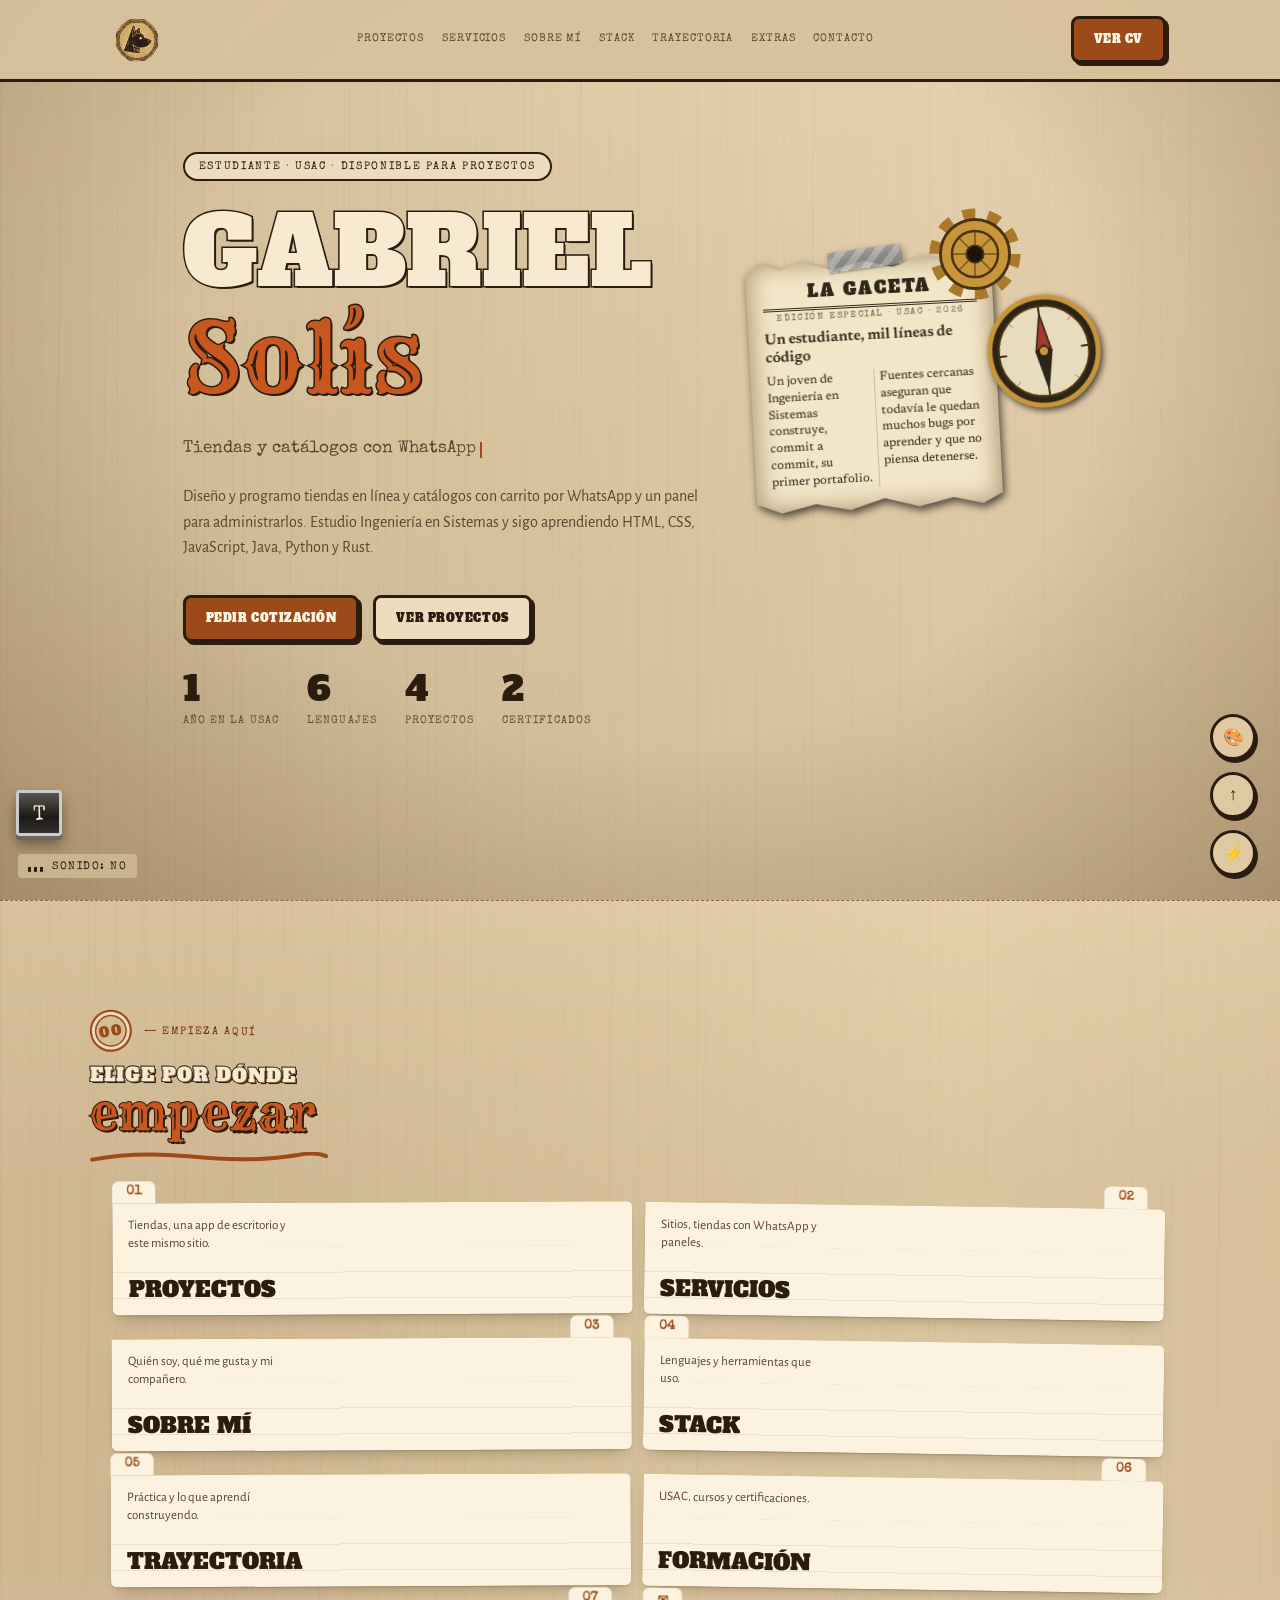
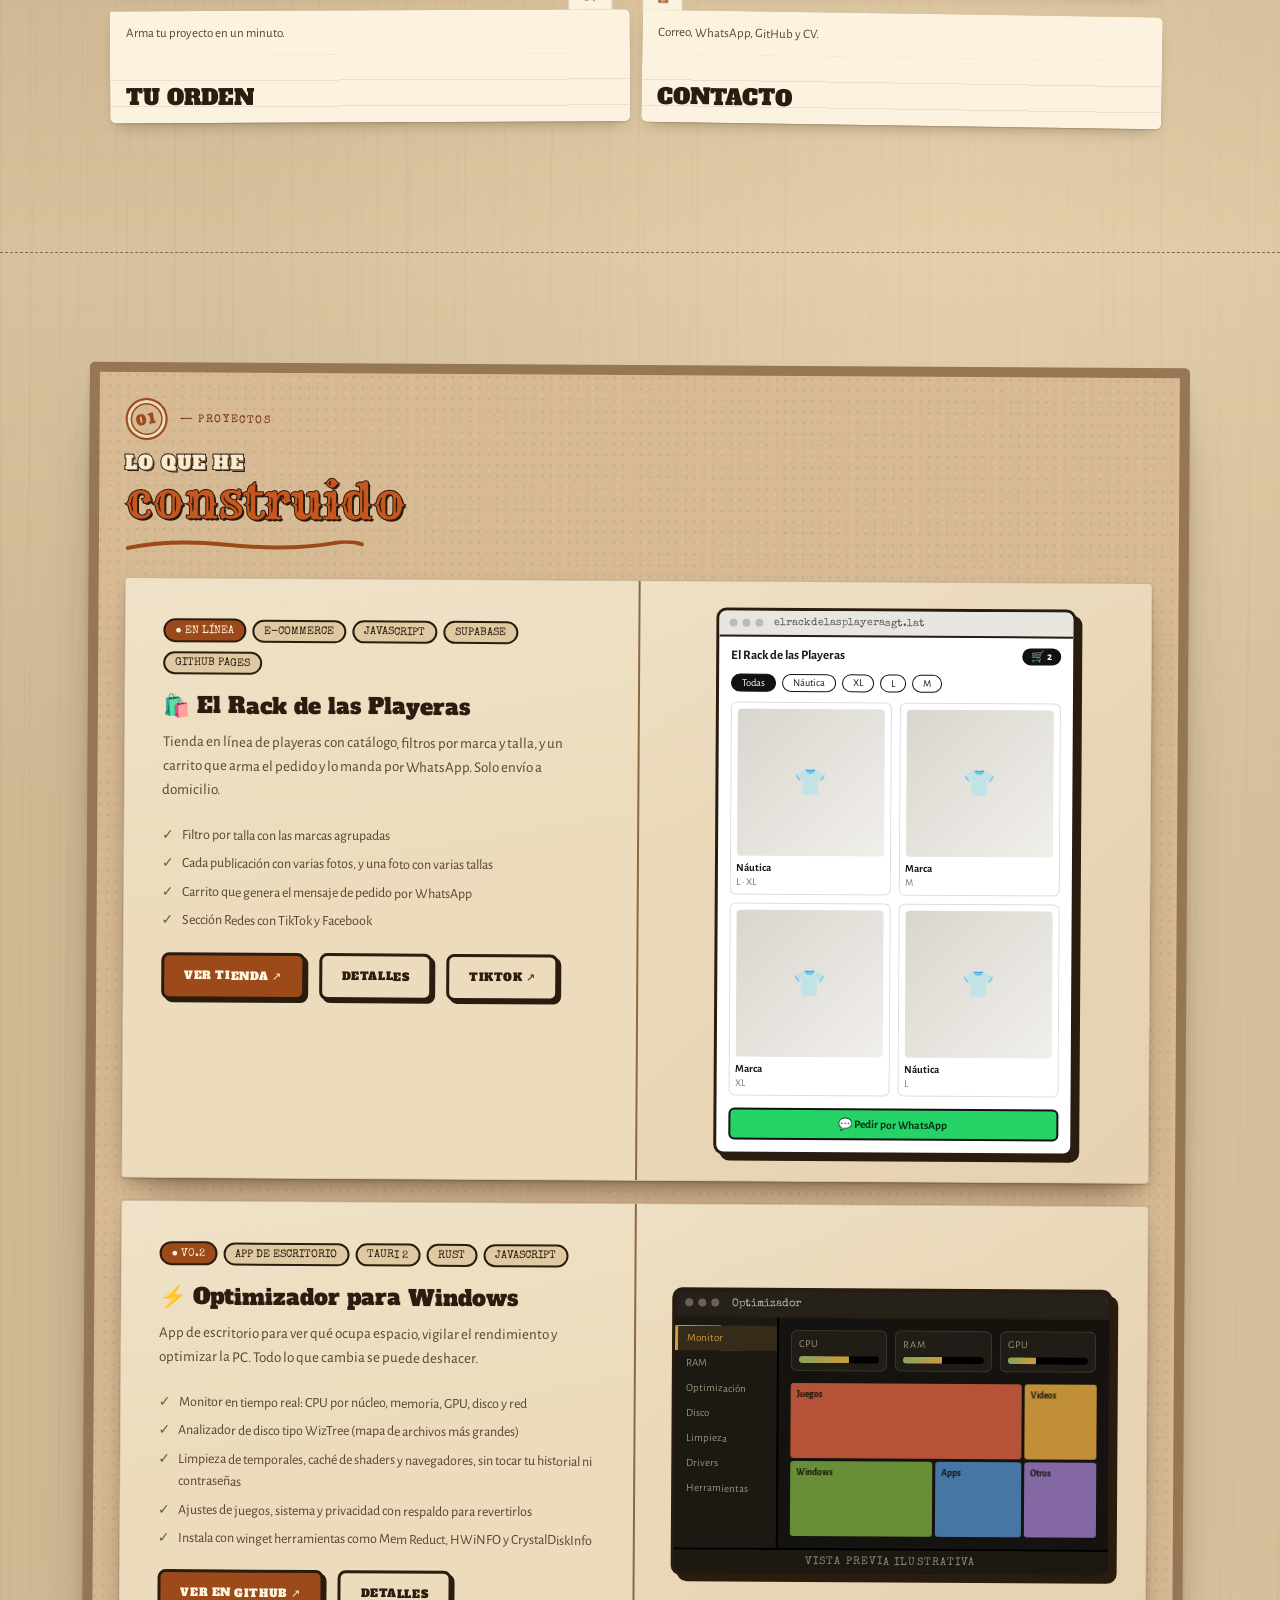
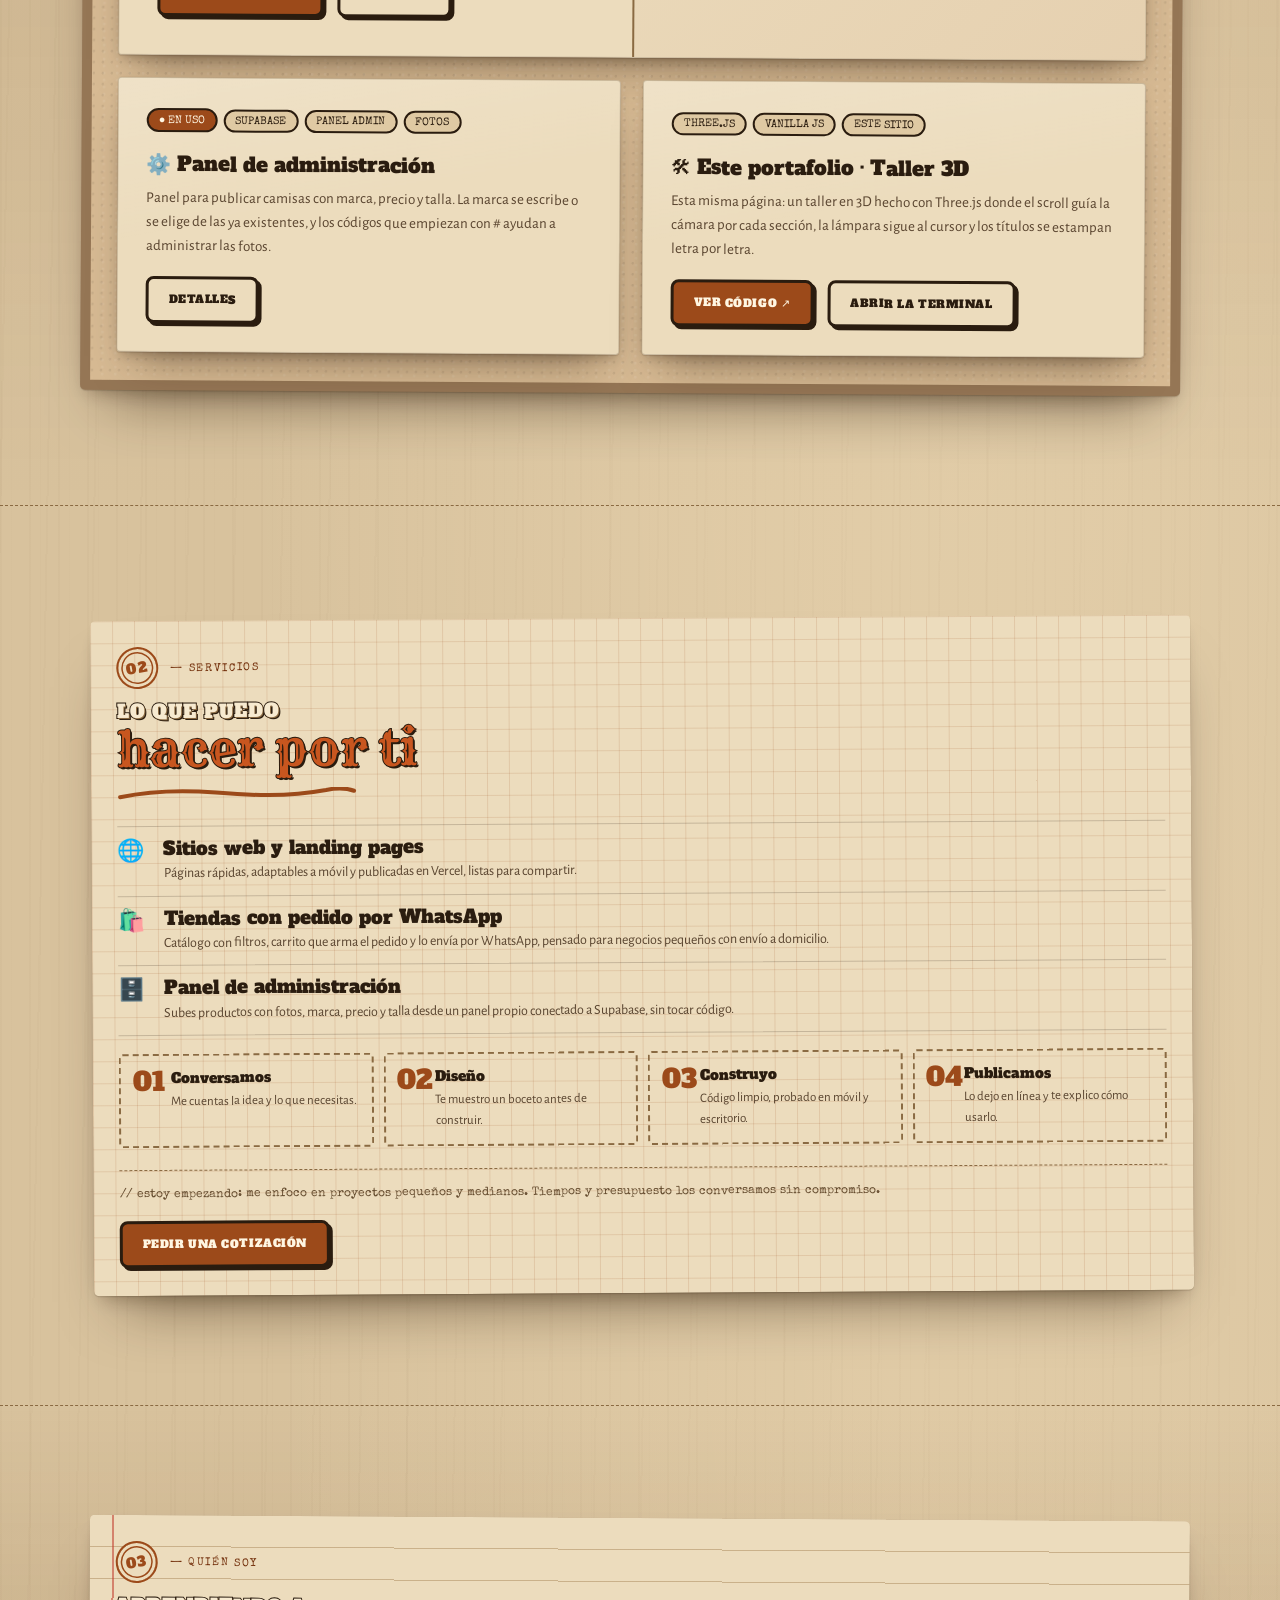
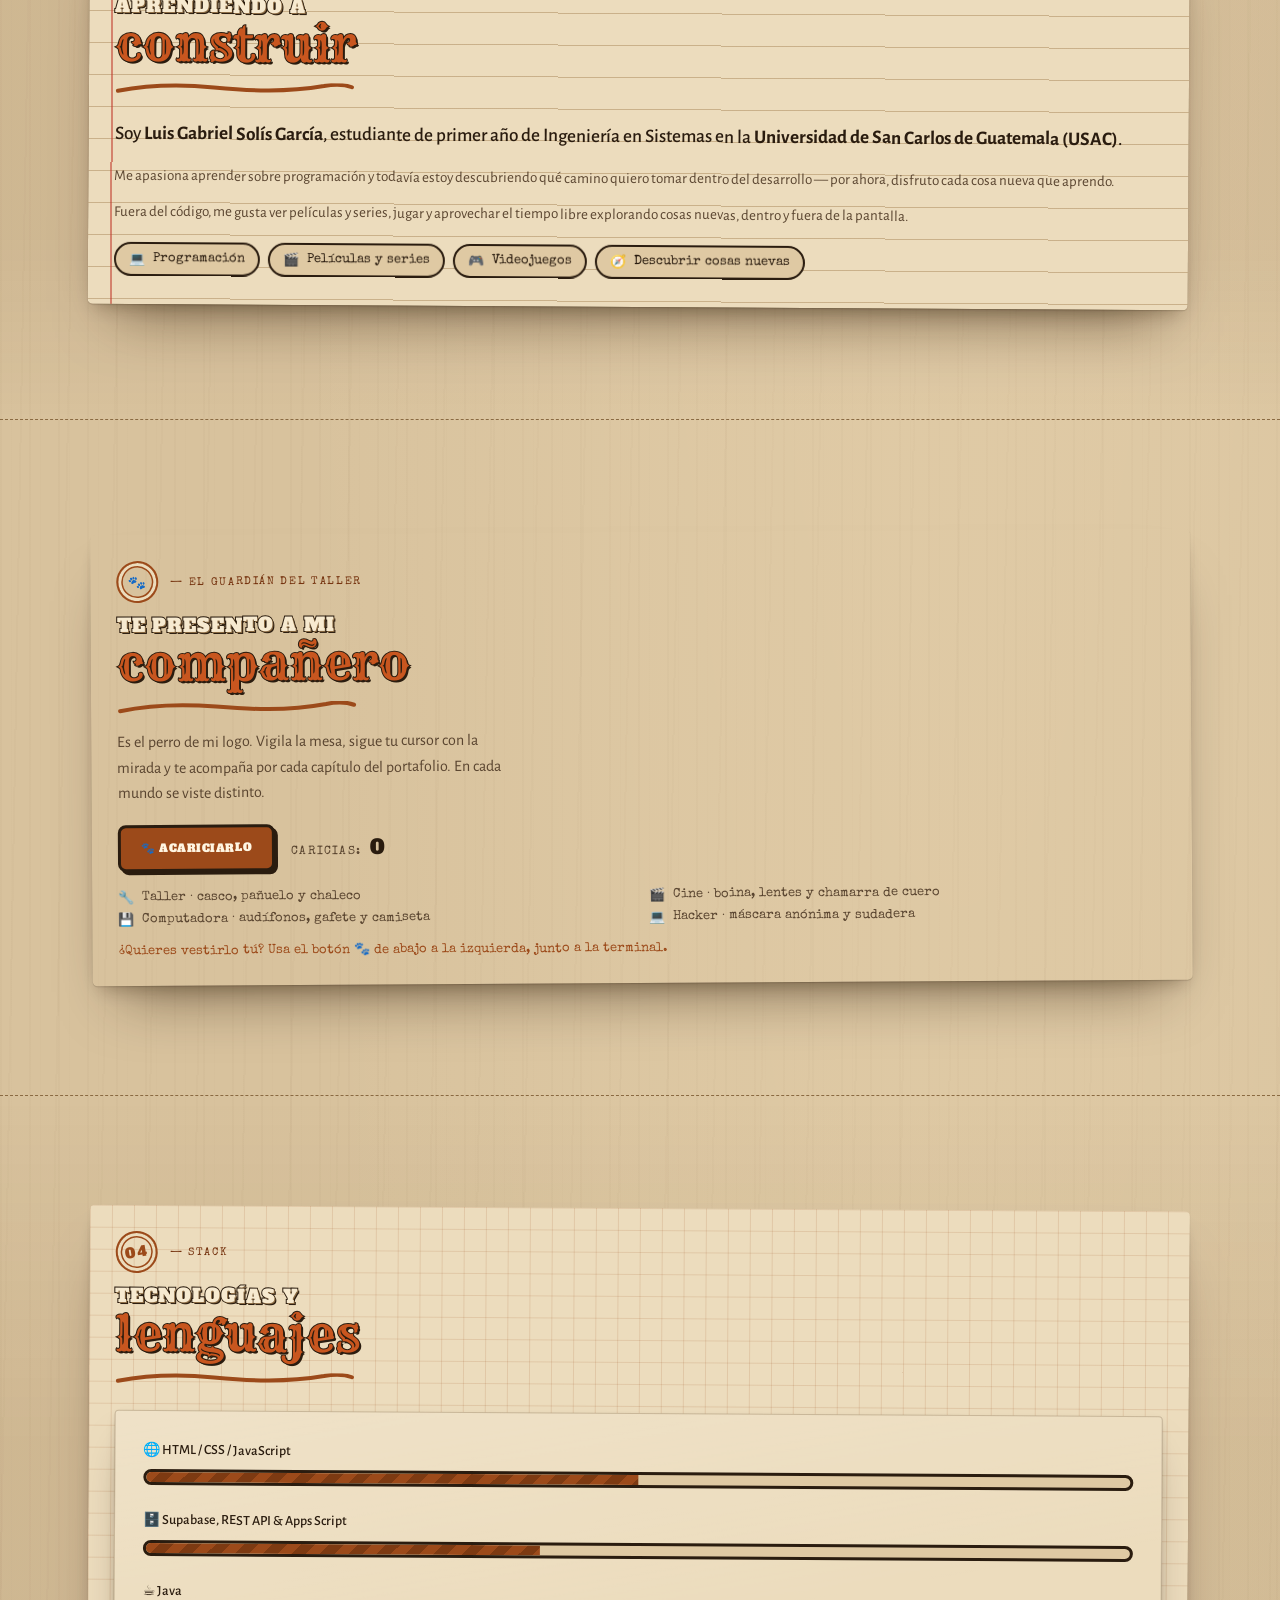
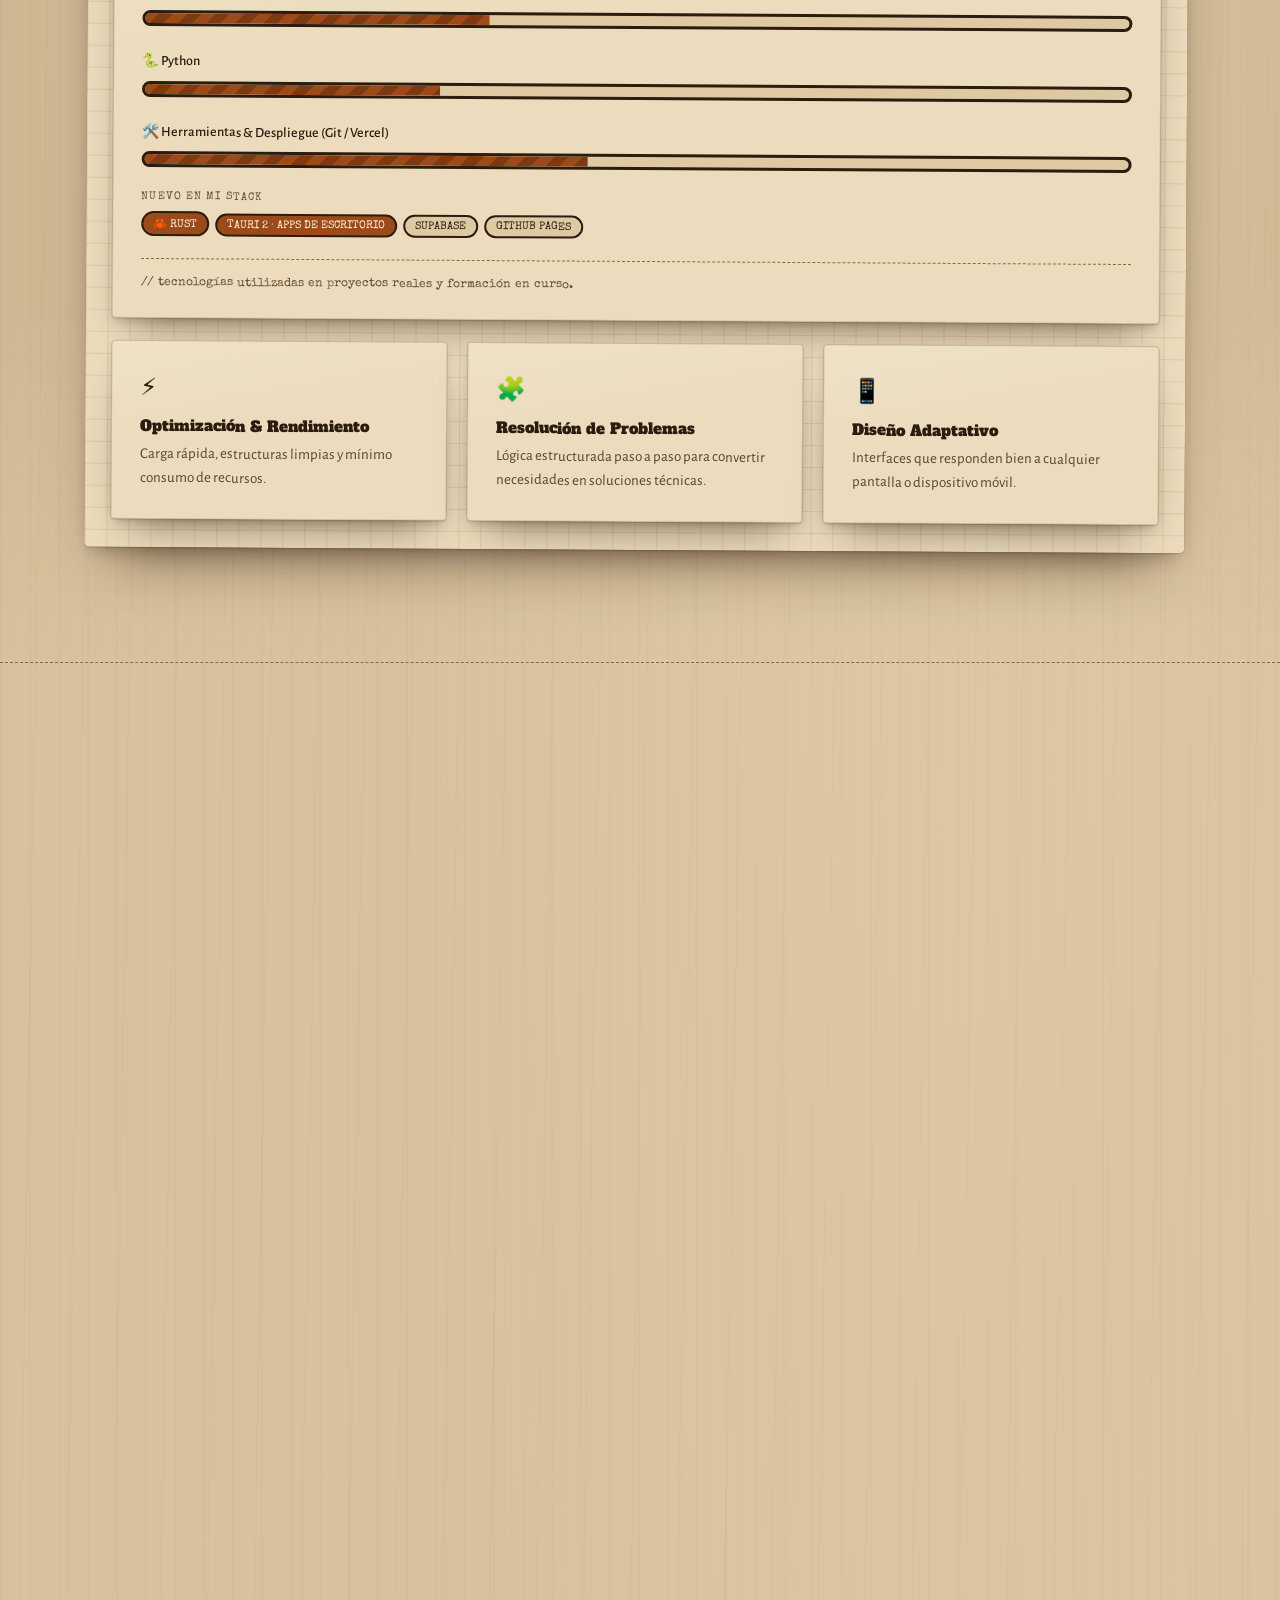
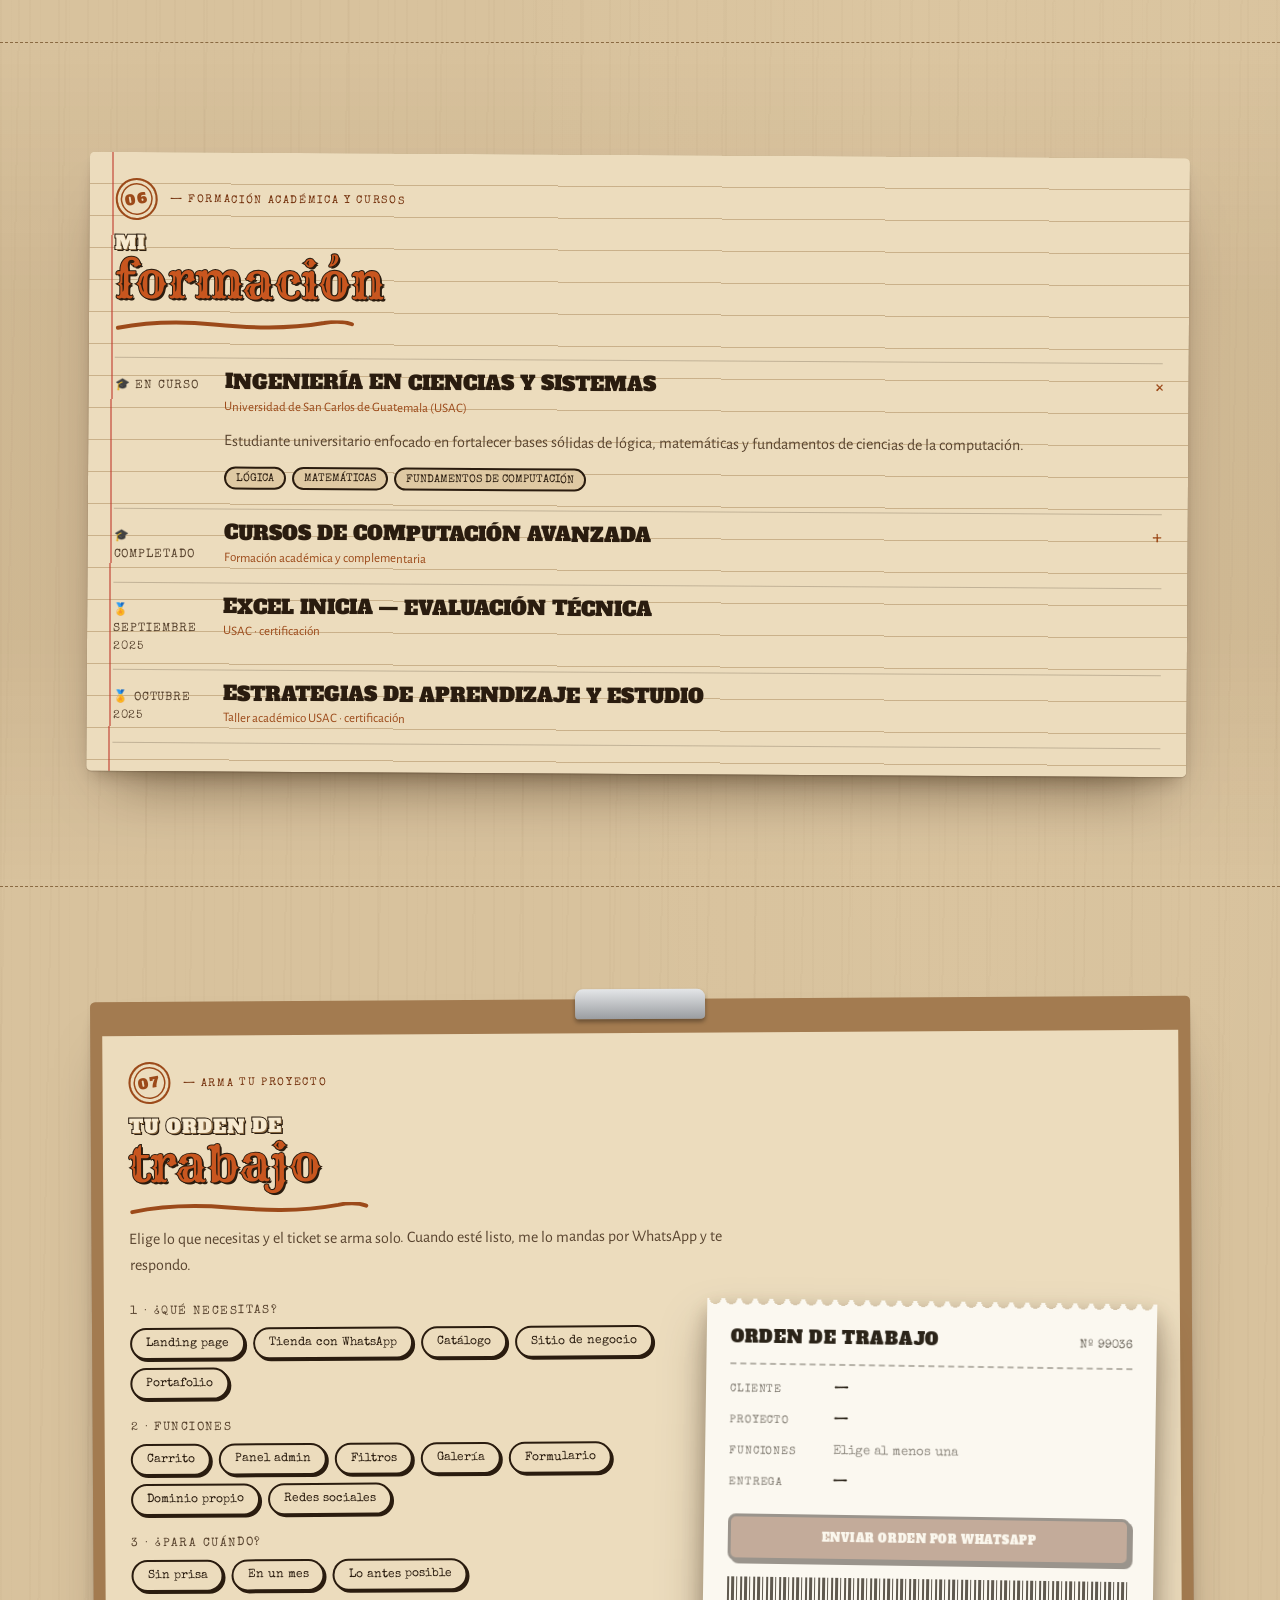
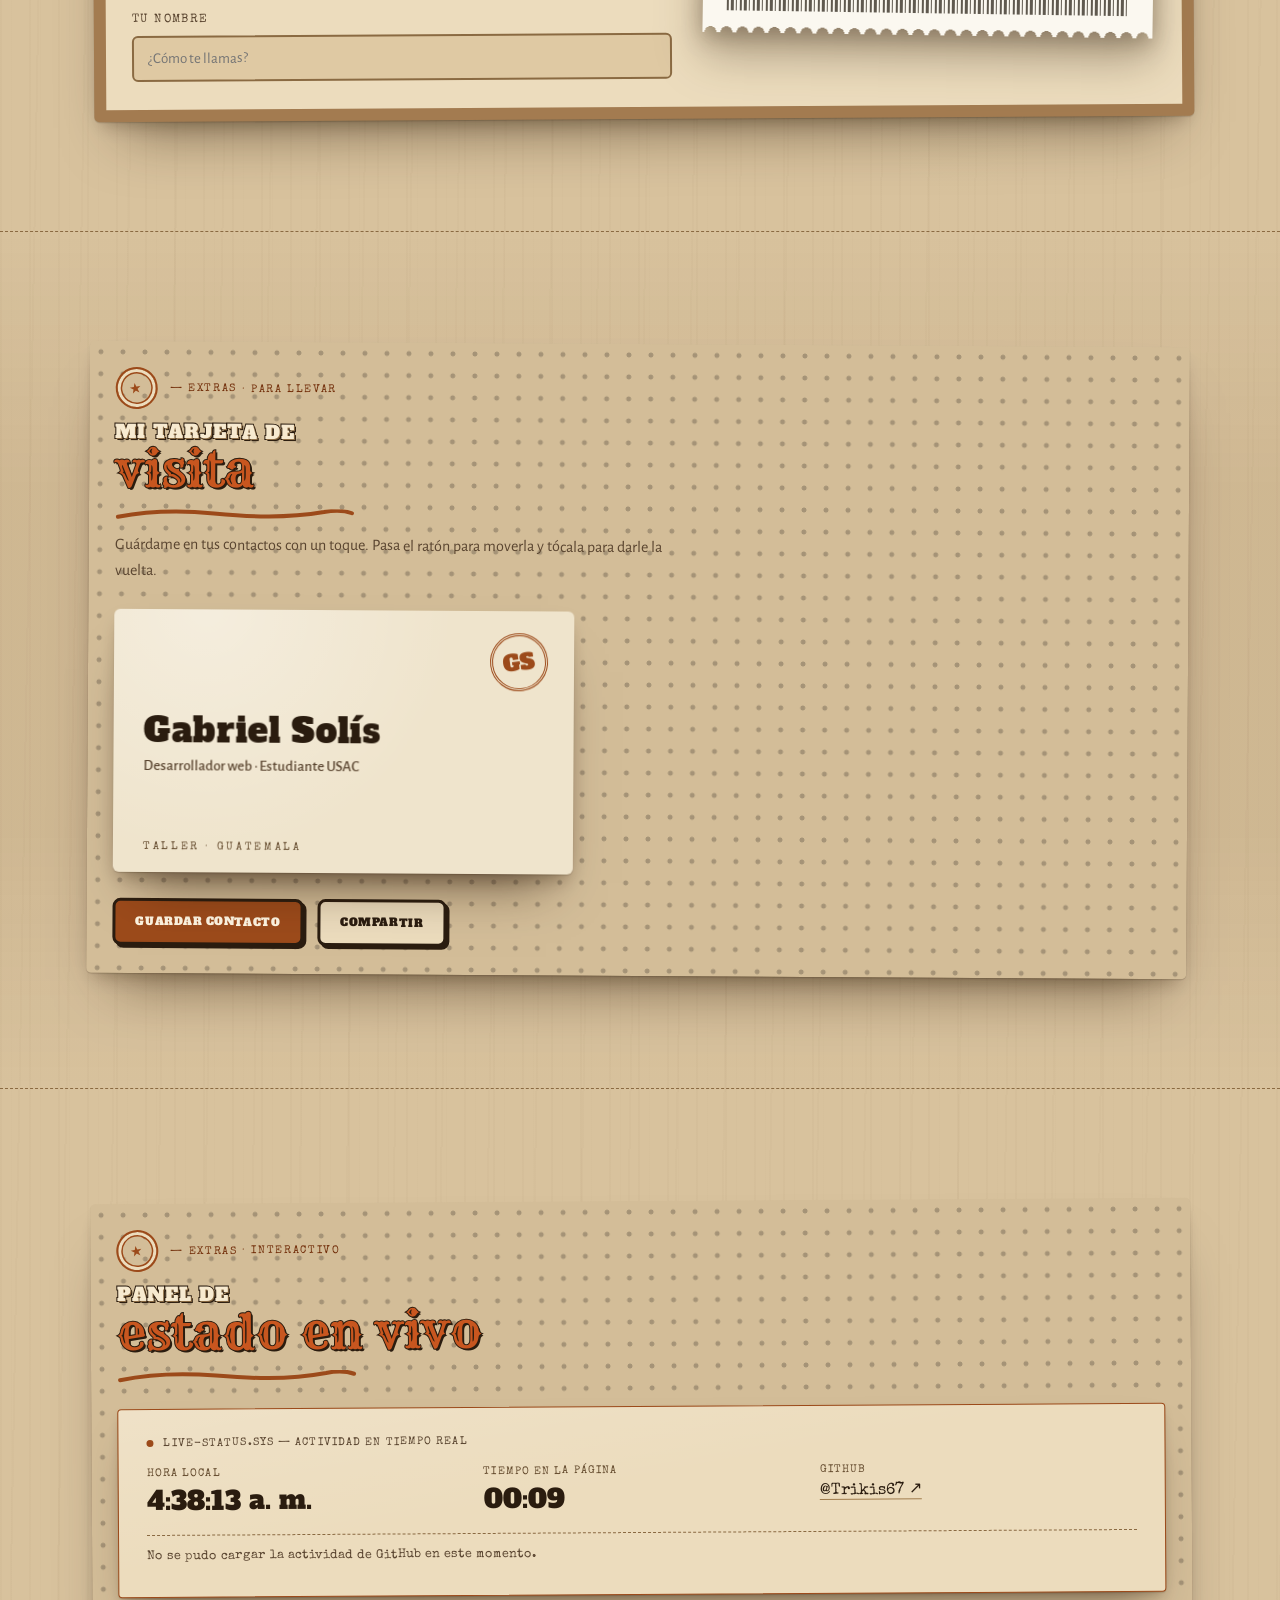
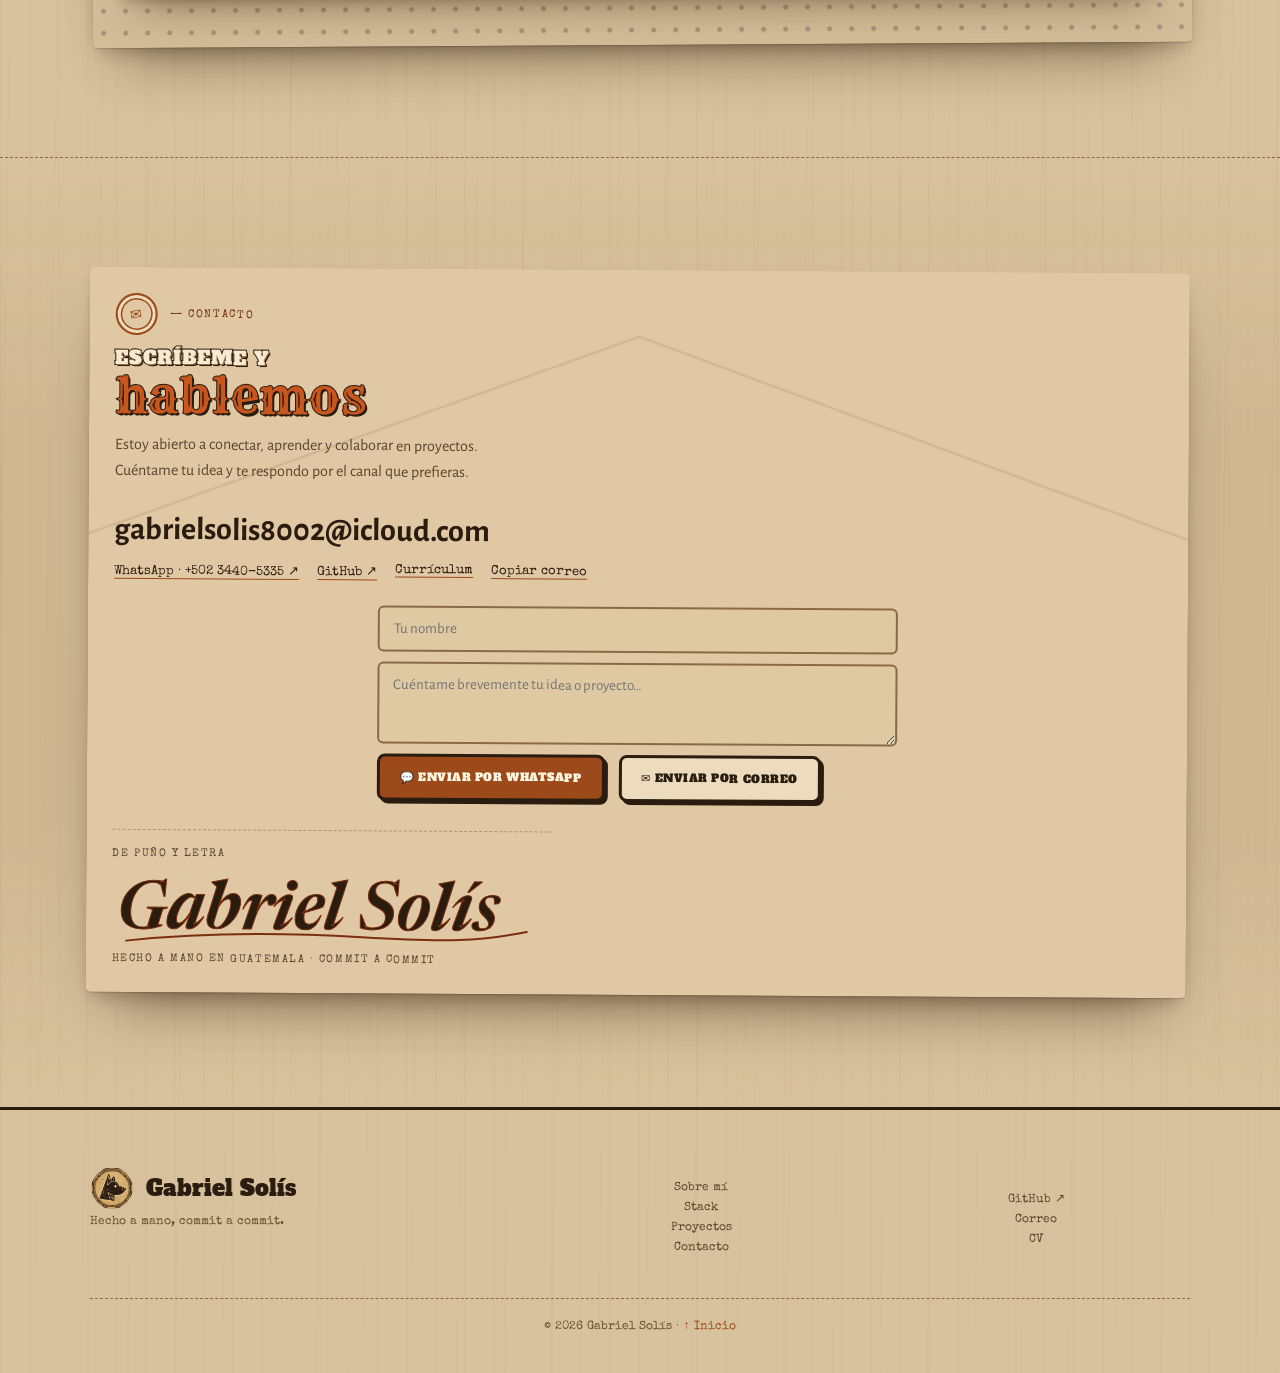
==== commit 22d79483: "Nueva estructura, logo, mascota con armario y mejor 3D - Paneles de texto compactos y animados, índi" ====
--- a/index.html
+++ b/index.html
@@ -763,6 +763,235 @@
 body.theme-hacker #term.min{background:#020604;border:1px solid #39ff88;box-shadow:0 0 18px rgb(57 255 136/.6)}
 body.theme-hacker #term.min #ttg::before{content:">_";font:700 15px var(--m);color:#39ff88;animation:hkBlink 1s steps(1) infinite}
 @media(prefers-reduced-motion:reduce){#term,#term::before,#term #ttg::before{animation:none!important}}
+/* ===== ESTRUCTURA DE TEXTOS (nov 2026): títulos grandes, índice, líneas de tiempo y contacto ===== */
+/* títulos: palabra pequeña arriba y la palabra clave en grande */
+section .h2{font-size:clamp(15px,1.45vw,20px);line-height:1.15;text-transform:uppercase;letter-spacing:.05em;margin:8px 0 34px}
+section .h2 em{display:block;font-size:clamp(40px,4.5vw,68px);line-height:.98;margin-top:4px;letter-spacing:0;text-transform:none}
+@media(max-width:560px){section .h2 em{font-size:clamp(32px,9.6vw,48px)}}
+/* la palabra pequeña del título: sombra fina (la gruesa queda para la palabra grande) */
+section .h2>.ltw{text-shadow:1px 1px 0 var(--ext),2px 2px 0 var(--ink)}
+/* el número de capítulo como sello */
+.eyebrow{display:flex;align-items:center;gap:12px}
+.eyebrow i{display:grid;place-items:center;flex:none;width:42px;height:42px;margin:0;border:2px solid var(--accent);border-radius:50%;color:var(--accent);font:400 14px var(--h);font-style:normal;rotate:-10deg;box-shadow:inset 0 0 0 3px var(--card),inset 0 0 0 4.5px var(--accent)}
+/* subrayado propio de cada mundo */
+section .h2::after{content:"";display:block;margin-top:14px;box-shadow:none;border-radius:0}
+body.theme-kraft section .h2::after,body:not([class*=theme-]) section .h2::after{width:min(240px,62%);height:14px;background:var(--accent);
+ -webkit-mask:url("data:image/svg+xml,%3Csvg xmlns='http://www.w3.org/2000/svg' viewBox='0 0 240 14' preserveAspectRatio='none'%3E%3Cpath d='M3 9c30-6 62-7 96-4s70 5 110-2c10-2 20-2 28 1' fill='none' stroke='%23000' stroke-width='4' stroke-linecap='round'/%3E%3C/svg%3E") 0 0/100% 100%;
+ mask:url("data:image/svg+xml,%3Csvg xmlns='http://www.w3.org/2000/svg' viewBox='0 0 240 14' preserveAspectRatio='none'%3E%3Cpath d='M3 9c30-6 62-7 96-4s70 5 110-2c10-2 20-2 28 1' fill='none' stroke='%23000' stroke-width='4' stroke-linecap='round'/%3E%3C/svg%3E") 0 0/100% 100%}
+body.theme-cine section .h2::after{width:min(260px,66%);height:7px;background:linear-gradient(#e6b450 0 2px,#0000 2px 5px,#e6b450 5px 7px)}
+body.theme-pc section .h2::after{width:min(260px,66%);height:5px;background:repeating-linear-gradient(90deg,#0a58ca 0 7px,#0000 7px 11px)}
+body.theme-pc .eyebrow i{border-radius:4px;rotate:0deg;background:linear-gradient(#ffe28a,#f2b636);color:#5a3a00;border-color:#b07c10;box-shadow:0 2px 3px rgb(0 0 0/.25)}
+body.theme-hacker section .h2::after{width:22px;height:9px;background:#39ff88;box-shadow:0 0 10px rgb(57 255 136/.7);animation:hkBlink 1s steps(1) infinite}
+body.theme-hacker .eyebrow i{border-radius:3px;rotate:0deg;box-shadow:0 0 10px rgb(57 255 136/.4)}
+body.theme-cine .eyebrow i{box-shadow:inset 0 0 0 3px var(--card),inset 0 0 0 4.5px var(--accent),0 0 14px rgb(230 180 80/.35)}
+
+/* ===== ÍNDICE ===== */
+#indice .wrap{background:none!important;box-shadow:none!important;border:0!important;outline:0!important;padding:0!important}
+#indice .wrap::before,#indice .wrap::after{content:none!important}
+.ix{display:grid;grid-template-columns:1fr 1fr;gap:14px}
+.ix a{position:relative;display:flex;flex-direction:column;gap:10px;min-height:140px;padding:18px 20px;text-decoration:none;color:var(--text);background:var(--card);border-radius:6px;
+ box-shadow:0 1px 1px rgb(40 22 6/.14),0 8px 16px -8px rgb(40 22 6/.35);transition:translate .2s cubic-bezier(.23,1,.32,1),box-shadow .2s,background-color .2s,color .2s}
+.ix a i{font-style:normal;font:400 13px var(--m);color:var(--accent)}
+.ix a small{font-size:13px;line-height:1.4;color:var(--muted);max-width:24ch}
+.ix a b{margin-top:auto;font:400 clamp(22px,2.1vw,30px)/1 var(--h);text-transform:uppercase}
+@media(hover:hover) and (pointer:fine){.ix a:hover{translate:0 -3px;box-shadow:0 2px 2px rgb(40 22 6/.12),0 16px 26px -10px rgb(40 22 6/.45)}}
+.ix a:active{translate:0 1px}
+.ix a:focus-visible{outline:3px solid var(--accent);outline-offset:3px}
+@media(max-width:560px){.ix{grid-template-columns:1fr}.ix a{min-height:0}}
+/* taller: fichas de un fichero con su pestaña */
+body.theme-kraft .ix{gap:26px 16px;padding-top:12px}
+body.theme-kraft .ix a{background:repeating-linear-gradient(#0000 0 25px,rgb(156 74 26/.12) 25px 26px) 0 44px/100% 100% no-repeat,#fbf3e0;border-radius:0 6px 6px 6px;color:#2a1c0f}
+body.theme-kraft .ix a i{position:absolute;left:0;top:-22px;height:22px;padding:4px 14px 0;border-radius:6px 6px 0 0;background:#fbf3e0;color:#9c4a1a;font-weight:700}
+body.theme-kraft .ix a:nth-child(4n+2) i,body.theme-kraft .ix a:nth-child(4n+3) i{left:auto;right:18px}
+body.theme-kraft .ix a small{color:#5a4530}
+body.theme-kraft .ix a:nth-child(odd){rotate:-.6deg}body.theme-kraft .ix a:nth-child(even){rotate:.5deg}
+/* cine: boletos con talón */
+body.theme-cine .ix a{background:radial-gradient(circle at 0 50%,#1a0b0d 9px,#0000 9.5px) 100% 50%/18px 100% no-repeat,#f3e6c8;border-left:26px solid #b3261e;border-radius:4px;color:#2a1c0f}
+body.theme-cine .ix a i{position:absolute;left:-26px;top:0;bottom:0;width:26px;display:grid;place-items:center;color:#fff2df;writing-mode:vertical-rl;font-size:12px;letter-spacing:.2em}
+body.theme-cine .ix a small{color:#5a4530}body.theme-cine .ix a b{font-family:'Rye',serif;color:#8e1f1a}
+/* computadora 2000: menú de inicio */
+body.theme-pc .ix{grid-template-columns:1fr 1fr;gap:0;background:#fff;border:2px solid #0a3fb5;border-radius:8px 8px 4px 4px;overflow:hidden;padding-top:46px;position:relative}
+body.theme-pc .ix::before{content:"Gabriel Solís";position:absolute;left:0;right:0;top:0;height:46px;padding:12px 16px;background:linear-gradient(#3d95ff,#0a62e8 30%,#0050d8 70%,#0a3fb5);color:#fff;font:700 16px Tahoma,sans-serif;text-shadow:1px 1px 0 #0a2a7a}
+body.theme-pc .ix a{flex-direction:row;align-items:center;gap:12px;min-height:0;padding:12px 14px;border-radius:0;background:none;box-shadow:none;color:#14171f;flex-wrap:wrap}
+body.theme-pc .ix a:nth-child(odd){background:#f4f7fc;border-right:1px solid #d6dff0}
+body.theme-pc .ix a i{display:grid;place-items:center;width:34px;height:34px;border-radius:4px;background:linear-gradient(#ffe28a,#f2b636);color:#5a3a00;font:700 13px Tahoma,sans-serif;border:1px solid #b07c10}
+body.theme-pc .ix a b{order:-1;flex:1;margin:0;font:700 15px Tahoma,sans-serif;text-transform:none}
+body.theme-pc .ix a small{width:100%;padding-left:46px;margin-top:-8px;font:12px Tahoma,sans-serif;color:#55606f}
+body.theme-pc .ix a i{order:0}body.theme-pc .ix a b{order:1}body.theme-pc .ix a small{order:2}
+@media(hover:hover) and (pointer:fine){body.theme-pc .ix a:hover{background:#316ac5;color:#fff;translate:0 0}body.theme-pc .ix a:hover small{color:#dbe6ff}}
+@media(max-width:560px){body.theme-pc .ix{grid-template-columns:1fr}}
+/* hacker: listado de directorios */
+body.theme-hacker .ix{grid-template-columns:1fr;gap:0;background:#020604;border:1px solid #1f4d3a;border-radius:6px;padding:40px 0 10px;position:relative;font-family:var(--m)}
+body.theme-hacker .ix::before{content:"$ ls -la ~/portafolio";position:absolute;left:16px;top:12px;color:#7fd4a6;font:13px var(--m)}
+body.theme-hacker .ix a{flex-direction:row;align-items:baseline;gap:16px;min-height:0;padding:7px 16px;border-radius:0;background:none;box-shadow:none;color:#39ff88}
+body.theme-hacker .ix a i{color:#4f9a74;font:13px var(--m)}body.theme-hacker .ix a i::before{content:"drwxr-xr-x  "}
+body.theme-hacker .ix a b{order:0;margin:0;font:700 15px var(--m);text-transform:lowercase;min-width:13ch}body.theme-hacker .ix a b::after{content:"/"}
+body.theme-hacker .ix a small{order:1;max-width:none;color:#7fd4a6;font:13px var(--m)}body.theme-hacker .ix a small::before{content:"# "}
+@media(hover:hover) and (pointer:fine){body.theme-hacker .ix a:hover{background:#39ff88;color:#020604;translate:0 0}body.theme-hacker .ix a:hover i,body.theme-hacker .ix a:hover small{color:#020604}}
+@media(max-width:560px){body.theme-hacker .ix a i::before{content:""}body.theme-hacker .ix a{flex-wrap:wrap;gap:4px 12px}}
+
+/* ===== LÍNEA DE TIEMPO (Trayectoria y Formación) ===== */
+.tl{display:flex;flex-direction:column}
+.tl-r{display:grid;grid-template-columns:118px 1fr;gap:20px;padding:22px 0;border-top:1px solid color-mix(in srgb,var(--text) 22%,#0000)}
+.tl-r:last-child{border-bottom:1px solid color-mix(in srgb,var(--text) 22%,#0000)}
+.tl-d{font:12px/1.5 var(--m);text-transform:uppercase;letter-spacing:.08em;color:var(--muted);padding-top:6px}
+.tl-t{font:400 clamp(20px,2vw,27px)/1.1 var(--h);text-transform:uppercase;margin:0 0 6px}
+.tl-o{font:500 14px var(--d);color:var(--accent);margin-bottom:10px}
+.tl-b p{color:var(--muted);margin:0 0 10px}
+.tl-b ul{margin:0 0 10px;padding-left:18px;color:var(--muted)}.tl-b li{margin-bottom:5px}
+.tl-g{margin-top:6px}
+@media(max-width:560px){.tl-r{grid-template-columns:1fr;gap:6px}.tl-d{padding-top:0}}
+body.theme-hacker .tl-d::before{content:"[ "}body.theme-hacker .tl-d::after{content:" ]"}
+body.theme-pc .tl-r{border-color:#aca899}
+
+/* ===== SERVICIOS Y SOBRE MÍ: sin cajas ===== */
+.rows{display:flex;flex-direction:column;margin-bottom:6px}
+.rw{display:grid;grid-template-columns:44px 1fr;gap:14px;padding:16px 0;border-top:1px solid color-mix(in srgb,var(--text) 20%,#0000)}
+.rw:last-child{border-bottom:1px solid color-mix(in srgb,var(--text) 20%,#0000)}
+.rw i{font-style:normal;font-size:26px;line-height:1.2}
+.rw h3{font:400 clamp(18px,1.7vw,23px)/1.15 var(--h);margin:0 0 6px}
+.rw p{color:var(--muted);margin:0}
+#about .lead{font:500 clamp(19px,1.8vw,24px)/1.45 var(--d);color:var(--text);margin-bottom:16px}
+#about p{color:var(--muted);margin-bottom:12px}
+.likes{list-style:none;display:flex;flex-wrap:wrap;gap:8px;margin:18px 0 0;padding:0}
+.likes li{display:flex;align-items:center;gap:8px;padding:7px 13px;border:2px solid var(--ink);border-radius:99px;background:var(--panel2);font:13px var(--m);color:var(--text)}
+
+/* ===== CONTACTO: correo en grande y enlaces ===== */
+#contact .ct{background:none!important;border:0!important;box-shadow:none!important;padding:0!important;text-align:left}
+.ct-lead{color:var(--muted);max-width:52ch;margin:-12px 0 20px}
+.ct-mail{display:block;font:700 clamp(22px,2.5vw,36px)/1.15 var(--d);color:var(--text);text-decoration:none;word-break:break-all;margin-bottom:14px;background:linear-gradient(var(--accent),var(--accent)) 0 100%/0 3px no-repeat;transition:background-size .35s cubic-bezier(.23,1,.32,1)}
+@media(hover:hover) and (pointer:fine){.ct-mail:hover{background-size:100% 3px}}
+.ct-links{display:flex;flex-wrap:wrap;gap:8px 18px;margin-bottom:26px}
+.ct-links a,.ct-links button{font:13px var(--m);color:var(--text);background:none;border:0;padding:0;cursor:pointer;text-decoration:underline;text-underline-offset:4px;text-decoration-color:var(--accent)}
+@media(hover:hover) and (pointer:fine){.ct-links a:hover,.ct-links button:hover{color:var(--accent)}}
+#contact .cf{max-width:520px}
+
+/* ===== FIRMA que se dibuja sola al final del contacto ===== */
+.sign{margin-top:30px;padding-top:18px;border-top:1px dashed color-mix(in srgb,var(--text) 30%,#0000);max-width:440px}
+.sign svg{display:block;width:100%;height:auto;overflow:visible}
+.sign text{font:italic 600 84px var(--s);fill:#0000;stroke:var(--accent);stroke-width:1.3;stroke-dasharray:1600;stroke-dashoffset:1600}
+.sign path{fill:none;stroke:var(--accent);stroke-width:2.4;stroke-linecap:round;stroke-dasharray:560;stroke-dashoffset:560}
+.vi .sign text,html:not(.stag) .sign text{animation:sgDraw 2.6s cubic-bezier(.45,0,.2,1) .35s forwards}
+.vi .sign path,html:not(.stag) .sign path{animation:sgLine .9s cubic-bezier(.45,0,.2,1) 2.5s forwards}
+@keyframes sgDraw{80%{stroke-dashoffset:0;fill:#0000}100%{stroke-dashoffset:0;fill:var(--text)}}
+@keyframes sgLine{to{stroke-dashoffset:0}}
+.sg-k,.sg-f{display:block;font:11px var(--m);letter-spacing:.14em;text-transform:uppercase;color:var(--muted)}
+.sg-k::before{content:"Firmado por"}.sg-f::before{content:"Guatemala · 2026"}
+@media(prefers-reduced-motion:reduce){.sign text{stroke-dashoffset:0;fill:var(--text);animation:none!important}.sign path{stroke-dashoffset:0;animation:none!important}}
+/* taller: pluma en tinta color óxido */
+body.theme-kraft .sign text{stroke:#7a2e10}body.theme-kraft .sign path{stroke:#7a2e10}
+body.theme-kraft .sg-k::before{content:"De puño y letra"}body.theme-kraft .sg-f::before{content:"Hecho a mano en Guatemala · commit a commit"}
+/* cine: créditos finales en dorado */
+body.theme-cine .sign text{stroke:#e6b450;filter:drop-shadow(0 0 8px rgb(230 180 80/.45))}body.theme-cine .sign path{stroke:#e6b450}
+@keyframes sgDrawCine{80%{stroke-dashoffset:0;fill:#0000}100%{stroke-dashoffset:0;fill:#f6e7cf}}
+body.theme-cine .vi .sign text{animation-name:sgDrawCine}
+body.theme-cine .sg-k::before{content:"Dirigido y producido por"}body.theme-cine .sg-f::before{content:"Una producción de Guatemala · 2026"}
+/* computadora 2000: firma digital con certificado */
+body.theme-pc .sign text{font:italic 700 74px Tahoma,Verdana,sans-serif;stroke:#0a58ca}body.theme-pc .sign path{stroke:#0a58ca}
+body.theme-pc .sg-k::before{content:"Firma digital"}body.theme-pc .sg-f::before{content:"✓ Certificado válido · emitido en Guatemala, 2026"}
+body.theme-pc .sg-f{color:#2e7d23;font-weight:700}
+/* hacker: bloque de firma verificada */
+body.theme-hacker .sign{border-top:0;font-family:var(--m)}
+body.theme-hacker .sign text{font:700 64px var(--m);stroke:#39ff88;filter:drop-shadow(0 0 6px rgb(57 255 136/.55))}body.theme-hacker .sign path{stroke:#39ff88;stroke-dasharray:6 6 560}
+@keyframes sgDrawHk{80%{stroke-dashoffset:0;fill:#0000}100%{stroke-dashoffset:0;fill:#39ff88}}
+body.theme-hacker .vi .sign text{animation-name:sgDrawHk}
+body.theme-hacker .sg-k,body.theme-hacker .sg-f{text-transform:none;letter-spacing:.02em;color:#7fd4a6}
+body.theme-hacker .sg-k::before{content:"-----BEGIN SIGNATURE-----"}body.theme-hacker .sg-f::before{content:"-----END SIGNATURE-----   firma verificada ✓"}
+/* ===== PANELES COMPACTOS Y ANIMADOS ===== */
+section:not(#hero):not(#love):not(#final) .wrap{padding:26px 26px 28px}
+@media(min-width:1000px){html.has3d section:not(#hero):not(#orden) .wrap{width:min(520px,38vw)}html.has3d #orden .wrap{width:min(720px,48vw)}}
+@media(max-width:760px){section:not(#hero):not(#love) .wrap{padding:20px 16px 22px}}
+section .h2{margin-bottom:24px}section .h2 em{font-size:clamp(34px,3.8vw,56px)}
+.tl-r{grid-template-columns:96px 1fr;gap:14px;padding:13px 0}
+.tl-t{font-size:clamp(16px,1.55vw,21px);margin-bottom:3px}.tl-o{font-size:13px;margin-bottom:0}
+.rw{padding:11px 0;grid-template-columns:36px 1fr;gap:10px}.rw i{font-size:22px}.rw h3{font-size:clamp(16px,1.45vw,19px);margin-bottom:3px}.rw p{font-size:14px}
+#about .lead{font-size:clamp(17px,1.5vw,21px)}#about p{font-size:15px}
+.ix{gap:10px}.ix a{min-height:112px;padding:14px 16px}.ix a b{font-size:clamp(19px,1.7vw,25px)}
+body.theme-kraft .ix{gap:24px 12px}
+.steps{gap:10px;margin-top:18px}.steps div{padding:12px 12px 12px 50px;font-size:13px}
+/* entradas desplegables de la línea de tiempo */
+.tl-r.tg-on{cursor:pointer}
+.tl-r.tg-on .tl-t{display:flex;justify-content:space-between;gap:12px;align-items:baseline}
+.tl-r.tg-on .tl-t::after{content:"+";flex:none;font:400 20px/1 var(--m);color:var(--accent);transition:rotate .3s cubic-bezier(.23,1,.32,1)}
+.tl-r.open .tl-t::after{rotate:45deg}
+.tl-x{display:grid;grid-template-rows:0fr;transition:grid-template-rows .38s cubic-bezier(.23,1,.32,1),opacity .3s;opacity:0}
+.tl-x>div{overflow:hidden;min-height:0}.tl-x>div>:first-child{margin-top:10px}
+.tl-r.open .tl-x{grid-template-rows:1fr;opacity:1}
+@media(hover:hover) and (pointer:fine){.tl-r.tg-on:hover{background:color-mix(in srgb,var(--accent) 6%,#0000)}}
+.tl-r:focus-visible{outline:2px solid var(--accent);outline-offset:2px}
+/* el panel entra deslizándose y su contenido aparece en cascada */
+html.stag.has3d section:not(#hero):not(#love):not(#final) .wrap{opacity:0;translate:-46px 0;transition:opacity .5s ease,translate .7s cubic-bezier(.23,1,.32,1)}
+html.stag.has3d section:not(#hero):not(#love):not(#final) .wrap.vi{opacity:1;translate:0 0}
+html.stag .si{opacity:0;translate:0 14px;transition:opacity .4s ease,translate .5s cubic-bezier(.23,1,.32,1);transition-delay:calc(var(--d,0)*55ms + 120ms)}
+html.stag .vi .si,html.stag .si.vi{opacity:1;translate:0 0}
+@media(hover:hover) and (pointer:fine){.rw{transition:translate .25s cubic-bezier(.23,1,.32,1)}.rw:hover{translate:5px 0}.rw:hover i{animation:rwIcon .5s ease}
+ .likes li{transition:translate .2s cubic-bezier(.23,1,.32,1)}.likes li:hover{translate:0 -3px}}
+@keyframes rwIcon{30%{rotate:-12deg;scale:1.15}60%{rotate:8deg}}
+@media(prefers-reduced-motion:reduce){html.stag section .wrap,html.stag .si{opacity:1!important;translate:none!important;transition:none!important}.tl-x{transition:none}}
+/* ===== LOGO ===== */
+.brand{display:flex;align-items:center;text-decoration:none}
+.logo{display:block;width:46px;height:46px;border-radius:50%;transition:rotate .5s cubic-bezier(.34,1.56,.64,1),filter .3s}
+@media(hover:hover) and (pointer:fine){.brand:hover .logo{rotate:-14deg}}
+.brand:active .logo{scale:.94}
+.fb1 b{display:flex;align-items:center;gap:12px}.fb1 .logo{width:44px;height:44px}
+.in-logo{display:block;width:74px;height:74px;margin:0 auto 10px;border-radius:50%;box-shadow:0 6px 14px rgb(0 0 0/.35)}
+.ci-mq .in-logo{width:60px;height:60px;filter:sepia(.4) saturate(1.3) drop-shadow(0 0 10px rgb(255 200 110/.6))}
+.pc-boot .in-logo{width:86px;height:86px;margin-bottom:4px}
+/* cada mundo tiñe el logo a su manera */
+body.theme-cine .logo{filter:sepia(.35) saturate(1.25) drop-shadow(0 0 8px rgb(230 180 80/.55))}
+body.theme-pc .logo{border-radius:8px;filter:drop-shadow(1px 2px 2px rgb(0 0 0/.35))}
+body.theme-hacker .logo{filter:grayscale(1) sepia(1) hue-rotate(78deg) saturate(3.2) brightness(.95) drop-shadow(0 0 8px rgb(57 255 136/.55))}
+/* ===== EL GUARDIÁN DEL TALLER ===== */
+.pet-lead{color:var(--muted);margin:-10px 0 18px;max-width:50ch}
+.pet{display:flex;align-items:center;gap:16px;flex-wrap:wrap;margin-bottom:18px}
+.pet-c{font:12px var(--m);letter-spacing:.1em;text-transform:uppercase;color:var(--muted)}.pet-c b{font:400 20px var(--h);color:var(--text);margin-left:4px;display:inline-block}
+.pet-c b.bump{animation:petBump .4s cubic-bezier(.34,1.56,.64,1)}@keyframes petBump{50%{scale:1.5;color:var(--accent)}}
+.pet-w{list-style:none;margin:0;padding:0;display:grid;grid-template-columns:1fr 1fr;gap:6px 14px}
+.pet-w li{display:flex;gap:8px;align-items:center;font:13px var(--m);color:var(--muted)}
+.pet-tip{margin:14px 0 0;font:13px var(--m);color:var(--accent)}
+#petB.pp{animation:petPress .35s cubic-bezier(.34,1.56,.64,1)}@keyframes petPress{40%{scale:.92}}
+.paw{position:fixed;z-index:70;pointer-events:none;font-size:22px;animation:pawUp 1s cubic-bezier(.23,1,.32,1) forwards}
+@keyframes pawUp{from{opacity:1;translate:0 0;scale:.6}to{opacity:0;translate:var(--dx) -90px;scale:1.2}}
+@media(prefers-reduced-motion:reduce){.paw,.pet-c b.bump,#petB.pp{animation:none}}
+/* ===== ARMARIO DEL GUARDIÁN (junto a la terminal) ===== */
+#wardB{position:fixed;left:72px;bottom:64px;z-index:58;width:46px;height:46px;border-radius:50%;border:3px solid var(--ink);background:var(--panel2);color:var(--text);font-size:20px;cursor:pointer;
+ box-shadow:2px 3px 0 var(--ink);transition:translate .16s cubic-bezier(.23,1,.32,1),box-shadow .12s,opacity .45s}
+@media(hover:hover) and (pointer:fine){#wardB:hover{translate:0 -2px;box-shadow:2px 5px 0 var(--ink)}}
+#wardB:active{translate:2px 2px;box-shadow:0 0 0 var(--ink)}
+#ward{position:fixed;left:16px;bottom:122px;z-index:62;width:min(310px,calc(100vw - 32px));padding:14px 14px 12px;border:3px solid var(--ink);border-radius:10px;background:var(--panel2);color:var(--text);box-shadow:4px 5px 0 var(--ink);
+ opacity:0;translate:0 10px;scale:.97;transform-origin:0 100%;pointer-events:none;transition:opacity .16s,translate .22s cubic-bezier(.23,1,.32,1),scale .22s cubic-bezier(.23,1,.32,1)}
+#ward.on{opacity:1;translate:0 0;scale:1;pointer-events:auto}
+#ward h4{margin:0 0 10px;font:400 16px var(--h);display:flex;justify-content:space-between;align-items:center}
+#ward h4 button{font:11px var(--m);color:var(--muted);background:none;border:0;cursor:pointer;text-decoration:underline}
+#ward fieldset{border:0;margin:0 0 10px;padding:0}#ward legend{font:10px var(--m);letter-spacing:.14em;text-transform:uppercase;color:var(--muted);margin-bottom:6px}
+#ward .wr{display:flex;flex-wrap:wrap;gap:6px}
+#ward .wr button{font:12px var(--m);color:var(--text);background:var(--card);border:2px solid var(--ink);border-radius:99px;padding:5px 10px;cursor:pointer;transition:background-color .15s,color .15s,translate .12s}
+#ward .wr button[aria-pressed=true]{background:var(--accent);color:var(--btnp)}
+#ward .wr button:active{translate:1px 1px}
+#ward .wauto{display:block;width:100%;margin-top:4px;font:12px var(--m);padding:8px;border-radius:6px;border:2px dashed var(--border);background:none;color:var(--text);cursor:pointer}
+#ward .wauto[aria-pressed=true]{border-style:solid;border-color:var(--accent);color:var(--accent)}
+html:not(.has3d) #wardB,html:not(.has3d) #ward{display:none}
+body.finale #wardB,body.finale #ward{opacity:0!important;pointer-events:none!important}
+@media(max-width:560px){#wardB{left:70px;bottom:64px}}
+body.theme-pc #ward{border-radius:8px 8px 3px 3px;border:3px solid #0a3fb5;border-top:0;padding-top:42px;background:#ece9d8;box-shadow:2px 3px 8px rgb(0 0 0/.4)}
+body.theme-pc #ward h4{position:absolute;left:0;right:0;top:0;height:32px;padding:0 10px;border-radius:7px 7px 0 0;background:linear-gradient(#3d95ff,#0a62e8 30%,#0050d8 70%,#0a3fb5);color:#fff;font:700 13px Tahoma,sans-serif}
+body.theme-pc #ward h4 button{color:#fff}body.theme-pc #ward .wr button{border-radius:3px;border:1px solid #003c74;background:linear-gradient(#fff,#ecebe6 70%,#d6d0c5);color:#14171f}
+body.theme-pc #ward .wr button[aria-pressed=true]{background:#316ac5;color:#fff}body.theme-pc #wardB{border-radius:6px}
+body.theme-hacker #ward{background:#020604;border:1px solid #39ff88;box-shadow:0 0 24px -6px rgb(57 255 136/.6);font-family:var(--m)}
+body.theme-hacker #ward .wr button{background:none;border:1px solid #1f4d3a;color:#39ff88}body.theme-hacker #ward .wr button[aria-pressed=true]{background:#39ff88;color:#020604}
+body.theme-hacker #wardB{border:1px solid #39ff88;background:#020604;box-shadow:0 0 16px rgb(57 255 136/.5)}
+body.theme-cine #ward{background:#1b0f08;border:3px solid #d4a84a;box-shadow:0 0 0 4px #1a0b0d,0 14px 30px #000a}
+body.theme-cine #wardB{border-color:#d4a84a;background:#1b0f08}
+body.theme-kraft #ward{background:repeating-linear-gradient(#0000 0 25px,rgb(156 74 26/.1) 25px 26px),#f3ead4}
+@media(prefers-reduced-motion:reduce){#ward{transition:opacity .1s}}
+/* probador 3D del armario */
+#ward .wpv{position:relative;height:190px;margin:0 0 12px;border-radius:8px;overflow:hidden;background:radial-gradient(ellipse at 50% 35%,color-mix(in srgb,var(--accent) 22%,var(--card)),var(--card) 70%);border:2px solid color-mix(in srgb,var(--ink) 40%,#0000)}
+#ward .wpv canvas{display:block;width:100%;height:100%}
+#ward .wpv small{position:absolute;left:10px;bottom:8px;font:10px var(--m);letter-spacing:.12em;text-transform:uppercase;color:var(--muted)}
+#ward{max-height:calc(100vh - 140px);overflow:auto}
+body.theme-cine #ward .wpv{background:radial-gradient(ellipse at 50% 20%,rgb(255 220 150/.35),#1a0b0d 70%)}
+body.theme-pc #ward .wpv{background:linear-gradient(#2a6fd6,#9fd0ff 70%,#4fa83a 70%);border-radius:3px}
+body.theme-hacker #ward .wpv{background:radial-gradient(ellipse at 50% 40%,rgb(57 255 136/.18),#020604 70%);border-color:#1f4d3a}
 </style>
 </head>
 <body>
@@ -791,9 +1020,9 @@
 (function(){
  var H=document.documentElement,I=document.getElementById('intro'),St=document.getElementById('inStage'),Sk=document.getElementById('inSkip');if(!I)return;
  var TPL={
-  kraft:'<div class="in-glow"></div><div class="in-sh"><div class="in-sign"><small>TALLER</small><b>GABRIEL SOLÍS</b><em>Reparaciones de código · desde 2026</em></div><div class="in-tag">ABIERTO</div><i class="in-hd"></i></div><div class="in-dark"></div><div class="in-bulb"></div>',
-  cine:'<div class="ci-cur l"></div><div class="ci-cur r"></div><div class="ci-val"></div><div class="ci-mq"><small>ESTRENO</small><b>GABRIEL SOLÍS</b><small>PORTAFOLIO · 2026</small></div>',
-  pc:'<div class="pc-scr"><pre class="in-txt"></pre><div class="pc-boot"><b>Gabriel<span>Solís</span></b><small>Portafolio · edición 2000</small><i><u></u></i></div></div>',
+  kraft:'<div class="in-glow"></div><div class="in-sh"><div class="in-sign"><img class="in-logo" src="logo-160.png" alt=""><small>TALLER</small><b>GABRIEL SOLÍS</b><em>Reparaciones de código · desde 2026</em></div><div class="in-tag">ABIERTO</div><i class="in-hd"></i></div><div class="in-dark"></div><div class="in-bulb"></div>',
+  cine:'<div class="ci-cur l"></div><div class="ci-cur r"></div><div class="ci-val"></div><div class="ci-mq"><img class="in-logo" src="logo-160.png" alt=""><small>ESTRENO</small><b>GABRIEL SOLÍS</b><small>PORTAFOLIO · 2026</small></div>',
+  pc:'<div class="pc-scr"><pre class="in-txt"></pre><div class="pc-boot"><img class="in-logo" src="logo-160.png" alt=""><b>Gabriel<span>Solís</span></b><small>Portafolio · edición 2000</small><i><u></u></i></div></div>',
   hacker:'<div class="hk-scr"><pre class="in-txt"></pre></div>'};
  var LINES={pc:['GS BIOS 2000   (C) 2026 Gabriel Solís','','Procesador: Estudiante de Ingeniería USAC ...... OK','Memoria: 6 lenguajes ............................ OK','Unidad C: 4 proyectos ........................... OK','','C:\\> PORTAFOLIO.EXE_'],
   hacker:['$ ssh gabriel@trikis.nl','> conectando al taller............ ok','> descifrando portafolio  [██████████] 100%','> acceso concedido. bienvenido._']};
@@ -823,7 +1052,7 @@
 </script>
 
 <header><nav>
-  <div class="brand"><i></i> GS</div>
+  <a class="brand" href="#hero" aria-label="Gabriel Solís · inicio"><img class="logo" src="logo-160.png" alt="" width="46" height="46"></a>
   <div class="links" id="links">
     <a href="#projects">Proyectos</a><a href="#servicios">Servicios</a><a href="#about">Sobre mí</a><a href="#skills">Stack</a><a href="#experiencia">Trayectoria</a><a href="#tarjeta">Extras</a><a href="#contact">Contacto</a>
   </div>
@@ -851,6 +1080,20 @@
     <svg class="c-nut"><use href="#s-nut" width="100%" height="100%"/></svg>
     <span class="sc-hand">commit a commit</span>
   </div>
+</div></section>
+
+<section id="indice"><div class="wrap reveal" data-t="INDICE">
+  <div class="eyebrow"><i>00</i>— Empieza aquí</div><h2 class="h2 x3d">Elige por dónde <em>empezar</em></h2>
+  <nav class="ix" aria-label="Índice del portafolio">
+    <a href="#projects"><i>01</i><small>Tiendas, una app de escritorio y este mismo sitio.</small><b>Proyectos</b></a>
+    <a href="#servicios"><i>02</i><small>Sitios, tiendas con WhatsApp y paneles.</small><b>Servicios</b></a>
+    <a href="#about"><i>03</i><small>Quién soy, qué me gusta y mi compañero.</small><b>Sobre mí</b></a>
+    <a href="#skills"><i>04</i><small>Lenguajes y herramientas que uso.</small><b>Stack</b></a>
+    <a href="#experiencia"><i>05</i><small>Práctica y lo que aprendí construyendo.</small><b>Trayectoria</b></a>
+    <a href="#formacion"><i>06</i><small>USAC, cursos y certificaciones.</small><b>Formación</b></a>
+    <a href="#orden"><i>07</i><small>Arma tu proyecto en un minuto.</small><b>Tu orden</b></a>
+    <a href="#contact"><i>✉</i><small>Correo, WhatsApp, GitHub y CV.</small><b>Contacto</b></a>
+  </nav>
 </div></section>
 
 <section id="love"><div class="wrap">
@@ -904,10 +1147,10 @@
 
 <section id="servicios"><svg aria-hidden="true" class="deco d-wrench" style="right:30px;top:-60px;transform:rotate(18deg)"><use href="#s-wrench" width="100%" height="100%"/></svg><div class="wrap reveal" data-t="SERVICIOS">
   <div class="eyebrow"><i>02</i>— Servicios</div><h2 class="h2 x3d">Lo que puedo <em>hacer por ti</em></h2>
-  <div class="grid" style="margin-top:0">
-    <div class="card" data-tilt><div style="font-size:24px">🌐</div><h3>Sitios web y landing pages</h3><p>Páginas rápidas, adaptables a móvil y publicadas en Vercel, listas para compartir.</p></div>
-    <div class="card" data-tilt><div style="font-size:24px">🛍️</div><h3>Tiendas con pedido por WhatsApp</h3><p>Catálogo con filtros, carrito que arma el pedido y lo envía por WhatsApp, pensado para negocios pequeños con envío a domicilio.</p></div>
-    <div class="card" data-tilt><div style="font-size:24px">🗄️</div><h3>Panel de administración</h3><p>Subes productos con fotos, marca, precio y talla desde un panel propio conectado a Supabase, sin tocar código.</p></div>
+  <div class="rows">
+    <div class="rw"><i>🌐</i><div><h3>Sitios web y landing pages</h3><p>Páginas rápidas, adaptables a móvil y publicadas en Vercel, listas para compartir.</p></div></div>
+    <div class="rw"><i>🛍️</i><div><h3>Tiendas con pedido por WhatsApp</h3><p>Catálogo con filtros, carrito que arma el pedido y lo envía por WhatsApp, pensado para negocios pequeños con envío a domicilio.</p></div></div>
+    <div class="rw"><i>🗄️</i><div><h3>Panel de administración</h3><p>Subes productos con fotos, marca, precio y talla desde un panel propio conectado a Supabase, sin tocar código.</p></div></div>
   </div>
   <div class="steps">
     <div><b>Conversamos</b>Me cuentas la idea y lo que necesitas.</div>
@@ -921,13 +1164,18 @@
 
 <section id="about"><svg aria-hidden="true" class="deco d-wrench" style="left:-26px;bottom:-40px;transform:rotate(-24deg)"><use href="#s-wrench" width="100%" height="100%"/></svg><svg aria-hidden="true" class="deco d-compass" style="right:36px;top:-38px"><use href="#s-compass" width="100%" height="100%"/></svg><div class="wrap reveal" data-t="SOBRE_MI">
   <div class="eyebrow"><i>03</i>— Quién soy</div><h2 class="h2 x3d">Aprendiendo a <em>construir</em></h2>
-  <div class="ah">
-    <div>
-      <p>Soy <strong>Luis Gabriel Solís García</strong>, estudiante de primer año de Ingeniería en Sistemas en la <strong>Universidad de San Carlos de Guatemala (USAC)</strong>. Me apasiona aprender sobre programación y todavía estoy descubriendo qué camino quiero tomar dentro del desarrollo — por ahora, disfruto cada cosa nueva que aprendo.</p>
-      <p>Fuera del código, me gusta ver películas y series, jugar y aprovechar el tiempo libre explorando cosas nuevas, dentro y fuera de la pantalla.</p>
-    </div>
-    <div class="card" data-tilt><ul class="ql"><li><span>💻</span>Programación</li><li><span>🎬</span>Películas y series</li><li><span>🎮</span>Videojuegos</li><li><span>🧭</span>Descubrir cosas nuevas</li></ul></div>
-  </div>
+  <p class="lead">Soy <strong>Luis Gabriel Solís García</strong>, estudiante de primer año de Ingeniería en Sistemas en la <strong>Universidad de San Carlos de Guatemala (USAC)</strong>.</p>
+  <p>Me apasiona aprender sobre programación y todavía estoy descubriendo qué camino quiero tomar dentro del desarrollo — por ahora, disfruto cada cosa nueva que aprendo.</p>
+  <p>Fuera del código, me gusta ver películas y series, jugar y aprovechar el tiempo libre explorando cosas nuevas, dentro y fuera de la pantalla.</p>
+  <ul class="likes" aria-label="Lo que me gusta"><li><span>💻</span>Programación</li><li><span>🎬</span>Películas y series</li><li><span>🎮</span>Videojuegos</li><li><span>🧭</span>Descubrir cosas nuevas</li></ul>
+</div></section>
+
+<section id="mascota"><div class="wrap reveal" data-t="GUARDIAN">
+  <div class="eyebrow"><i>🐾</i>— El guardián del taller</div><h2 class="h2 x3d">Te presento a mi <em>compañero</em></h2>
+  <p class="pet-lead">Es el perro de mi logo. Vigila la mesa, sigue tu cursor con la mirada y te acompaña por cada capítulo del portafolio. En cada mundo se viste distinto.</p>
+  <div class="pet"><button class="btn p" id="petB" type="button">🐾 Acariciarlo</button><span class="pet-c">Caricias: <b id="petN">0</b></span></div>
+  <ul class="pet-w"><li><span>🔧</span>Taller · casco, pañuelo y chaleco</li><li><span>🎬</span>Cine · boina, lentes y chamarra de cuero</li><li><span>💾</span>Computadora · audífonos, gafete y camiseta</li><li><span>💻</span>Hacker · máscara anónima y sudadera</li></ul>
+  <p class="pet-tip">¿Quieres vestirlo tú? Usa el botón 🐾 de abajo a la izquierda, junto a la terminal.</p>
 </div></section>
 
 <section id="skills"><svg aria-hidden="true" class="deco d-nut" style="right:-26px;bottom:-30px"><use href="#s-nut" width="100%" height="100%"/></svg><div class="wrap reveal" data-t="STACK">
@@ -950,47 +1198,41 @@
 
 <section id="experiencia"><div class="wrap reveal" data-t="TRAYECTORIA">
   <div class="eyebrow"><i>05</i>— Trayectoria práctica</div><h2 class="h2 x3d">Mi <em>experiencia</em></h2>
-  <div class="card" data-tilt>
-    <div class="ih"><div><div class="it">Apoyo en Desarrollo Web &amp; Redes</div><div class="is">Empresa de Servicios de Redes y Telecomunicaciones</div></div><span class="pill">Práctica / Aprendizaje</span></div><div style="margin:2px 0 12px"><span class="tg">Maquetación web</span><span class="tg">Redes y telecomunicaciones</span><span class="tg">Trabajo en equipo</span></div>
-    <p>Desempeñé un rol de apoyo en un entorno técnico enfocado en infraestructura de redes, colaborando directamente con un desarrollador experimentado en el diseño y maquetación de una página web.</p>
-    <ul><li>Colaboración mano a mano en la estructuración y maquetación de componentes web.</li><li>Comprensión práctica sobre el flujo de trabajo en proyectos reales y dinámicas de aprendizaje continuo.</li><li>Contacto directo con el entorno técnico de redes y entornos digitales corporativos.</li></ul>
-  </div>
-
-  <div class="card learn" data-tilt>
-    <div class="ih"><div><div class="it">Lo que aprendí construyendo mis proyectos</div><div class="is">Optimizador · Tienda en línea · Portafolio</div></div><span class="pill">Proyectos propios</span></div>
-    <div class="lg2">
-      <div><h3>⚡ Optimizador (Tauri 2 + Rust)</h3><ul>
-        <li>Armar una app de escritorio: interfaz web comunicada con un motor en Rust mediante comandos.</li>
-        <li>Leer métricas reales de Windows (CPU por núcleo, memoria, GPU, disco y red) con contadores de rendimiento.</li>
-        <li>Tocar el sistema con cuidado: registro, PowerShell y winget, siempre con respaldo para poder deshacer.</li>
-        <li>Manejar permisos de administrador y pedirlos con un botón en la propia app.</li>
-        <li>Escribir pruebas del lado de Rust con <code>cargo test</code> y organizar el código en módulos.</li></ul></div>
-      <div><h3>🛍️ Tienda en línea</h3><ul>
-        <li>Base de datos y almacenamiento de fotos con Supabase, y publicación en GitHub Pages con dominio propio.</li>
-        <li>Pensar el producto desde quien compra: filtros por marca y talla, carrito y pedido por WhatsApp.</li>
-        <li>Construir un panel de administración para que el negocio se actualice solo.</li></ul></div>
-      <div><h3>🧰 En general</h3><ul>
-        <li>Dividir un proyecto grande en piezas pequeñas y probarlas una por una.</li>
-        <li>Usar Git y GitHub como diario del trabajo, commit a commit.</li>
-        <li>Pensar en el usuario: avisos claros, ayudas y cambios reversibles.</li></ul></div>
-    </div>
-    <div style="margin-top:6px"><span class="tg w">Rust</span><span class="tg w">Tauri 2</span><span class="tg">Windows (PDH, registro)</span><span class="tg">PowerShell</span><span class="tg">winget</span><span class="tg">Supabase</span><span class="tg">GitHub Pages</span></div>
+  <div class="tl">
+    <article class="tl-r"><div class="tl-d">Práctica<br>y aprendizaje</div><div class="tl-b"><h3 class="tl-t">Apoyo en desarrollo web y redes</h3><div class="tl-o">Empresa de servicios de redes y telecomunicaciones</div>
+      <p>Desempeñé un rol de apoyo en un entorno técnico enfocado en infraestructura de redes, colaborando directamente con un desarrollador experimentado en el diseño y maquetación de una página web.</p>
+      <ul><li>Colaboración mano a mano en la estructuración y maquetación de componentes web.</li><li>Comprensión práctica sobre el flujo de trabajo en proyectos reales y dinámicas de aprendizaje continuo.</li><li>Contacto directo con el entorno técnico de redes y entornos digitales corporativos.</li></ul>
+      <div class="tl-g"><span class="tg">Maquetación web</span><span class="tg">Redes y telecomunicaciones</span><span class="tg">Trabajo en equipo</span></div></div></article>
+    <article class="tl-r"><div class="tl-d">Proyecto<br>propio</div><div class="tl-b"><h3 class="tl-t">⚡ Optimizador · Tauri 2 + Rust</h3><div class="tl-o">Lo que aprendí construyéndolo</div><ul>
+      <li>Armar una app de escritorio: interfaz web comunicada con un motor en Rust mediante comandos.</li>
+      <li>Leer métricas reales de Windows (CPU por núcleo, memoria, GPU, disco y red) con contadores de rendimiento.</li>
+      <li>Tocar el sistema con cuidado: registro, PowerShell y winget, siempre con respaldo para poder deshacer.</li>
+      <li>Manejar permisos de administrador y pedirlos con un botón en la propia app.</li>
+      <li>Escribir pruebas del lado de Rust con <code>cargo test</code> y organizar el código en módulos.</li></ul>
+      <div class="tl-g"><span class="tg w">Rust</span><span class="tg w">Tauri 2</span><span class="tg">Windows (PDH, registro)</span><span class="tg">PowerShell</span><span class="tg">winget</span></div></div></article>
+    <article class="tl-r"><div class="tl-d">Proyecto<br>propio</div><div class="tl-b"><h3 class="tl-t">🛍️ Tienda en línea</h3><div class="tl-o">Lo que aprendí construyéndola</div><ul>
+      <li>Base de datos y almacenamiento de fotos con Supabase, y publicación en GitHub Pages con dominio propio.</li>
+      <li>Pensar el producto desde quien compra: filtros por marca y talla, carrito y pedido por WhatsApp.</li>
+      <li>Construir un panel de administración para que el negocio se actualice solo.</li></ul>
+      <div class="tl-g"><span class="tg">Supabase</span><span class="tg">GitHub Pages</span></div></div></article>
+    <article class="tl-r"><div class="tl-d">En<br>general</div><div class="tl-b"><h3 class="tl-t">🧰 Cómo trabajo</h3><div class="tl-o">Optimizador · Tienda en línea · Portafolio</div><ul>
+      <li>Dividir un proyecto grande en piezas pequeñas y probarlas una por una.</li>
+      <li>Usar Git y GitHub como diario del trabajo, commit a commit.</li>
+      <li>Pensar en el usuario: avisos claros, ayudas y cambios reversibles.</li></ul></div></article>
   </div>
 </div></section>
 
 <section id="formacion"><div class="wrap reveal" data-t="FORMACION">
   <div class="eyebrow"><i>06</i>— Formación académica y cursos</div><h2 class="h2 x3d">Mi <em>formación</em></h2>
-  <div class="fm">
-    <div><h3 class="fm-t">🎓 Educación</h3>
-      <div class="card" data-tilt><div class="ih"><div><div class="it">Ingeniería en Ciencias y Sistemas</div><div class="is">Universidad de San Carlos de Guatemala (USAC)</div></div><span class="pill">En curso</span></div><div style="margin:2px 0 12px"><span class="tg">Lógica</span><span class="tg">Matemáticas</span><span class="tg">Fundamentos de computación</span></div><p>Estudiante universitario enfocado en fortalecer bases sólidas de lógica, matemáticas y fundamentos de ciencias de la computación.</p></div>
-      <div class="card" data-tilt><div class="ih"><div><div class="it">Cursos de Computación Avanzada</div><div class="is">Formación Académica y Complementaria</div></div><span class="pill">Completado</span></div><div style="margin:2px 0 12px"><span class="tg">Informática</span><span class="tg">Software avanzado</span><span class="tg">Introducción al desarrollo</span></div><p>Cursos enfocados en habilidades de informática, uso avanzado de software, resolución práctica de problemas técnicos e introducción al desarrollo.</p></div>
-    </div>
-    <div><h3 class="fm-t">🏅 Certificaciones</h3>
-      <div class="cg">
-        <div class="card" data-tilt><span style="font-size:26px">🏅</span><div><h3>Excel Inicia — Evaluación Técnica</h3><small>USAC</small><code>Septiembre 2025</code></div></div>
-        <div class="card" data-tilt><span style="font-size:26px">🎓</span><div><h3>Estrategias de Aprendizaje y Estudio</h3><small>Taller Académico USAC</small><code>Octubre 2025</code></div></div>
-      </div>
-    </div>
+  <div class="tl">
+    <article class="tl-r"><div class="tl-d">🎓 En curso</div><div class="tl-b"><h3 class="tl-t">Ingeniería en Ciencias y Sistemas</h3><div class="tl-o">Universidad de San Carlos de Guatemala (USAC)</div>
+      <p>Estudiante universitario enfocado en fortalecer bases sólidas de lógica, matemáticas y fundamentos de ciencias de la computación.</p>
+      <div class="tl-g"><span class="tg">Lógica</span><span class="tg">Matemáticas</span><span class="tg">Fundamentos de computación</span></div></div></article>
+    <article class="tl-r"><div class="tl-d">🎓 Completado</div><div class="tl-b"><h3 class="tl-t">Cursos de Computación Avanzada</h3><div class="tl-o">Formación académica y complementaria</div>
+      <p>Cursos enfocados en habilidades de informática, uso avanzado de software, resolución práctica de problemas técnicos e introducción al desarrollo.</p>
+      <div class="tl-g"><span class="tg">Informática</span><span class="tg">Software avanzado</span><span class="tg">Introducción al desarrollo</span></div></div></article>
+    <article class="tl-r"><div class="tl-d">🏅 Septiembre<br>2025</div><div class="tl-b"><h3 class="tl-t">Excel Inicia — Evaluación técnica</h3><div class="tl-o">USAC · certificación</div></div></article>
+    <article class="tl-r"><div class="tl-d">🏅 Octubre<br>2025</div><div class="tl-b"><h3 class="tl-t">Estrategias de aprendizaje y estudio</h3><div class="tl-o">Taller académico USAC · certificación</div></div></article>
   </div>
 </div></section>
 
@@ -1060,19 +1302,25 @@
 </div></section>
 
 <section id="contact"><div class="stamp deco" aria-hidden="true">GUATEMALA<br>★ 2026 ★<br>PORTAFOLIO</div><svg aria-hidden="true" class="deco d-wrench" style="left:36px;top:-62px;transform:rotate(-20deg)"><use href="#s-wrench" width="100%" height="100%"/></svg><div class="wrap reveal" data-t="CONTACTO">
-  <div class="card ct" data-tilt><h2>¿Hablamos?</h2><p>Estoy abierto a conectar, aprender y colaborar en proyectos. Cuéntame tu idea y te respondo por el canal que prefieras.</p>
+  <div class="ct">
+    <div class="eyebrow"><i>✉</i>— Contacto</div><h2 class="h2 x3d">Escríbeme y <em>hablemos</em></h2>
+    <p class="ct-lead">Estoy abierto a conectar, aprender y colaborar en proyectos. Cuéntame tu idea y te respondo por el canal que prefieras.</p>
+    <a class="ct-mail" href="mailto:gabrielsolis8002@icloud.com" data-type="gabrielsolis8002@icloud.com">gabrielsolis8002@icloud.com</a>
+    <div class="ct-links"><a href="https://wa.me/50234405335" target="_blank" rel="noopener">WhatsApp · +502 3440-5335 ↗</a><a href="https://github.com/Trikis67" target="_blank" rel="noopener">GitHub ↗</a><a href="CV-Luis-Gabriel-Solis-Garcia.pdf" data-cv>Currículum</a><button type="button" id="cpy">Copiar correo</button></div>
     <form class="cf" id="cf" onsubmit="return false">
       <input id="cfn" placeholder="Tu nombre" maxlength="60" autocomplete="name" aria-label="Tu nombre">
       <textarea id="cfm" placeholder="Cuéntame brevemente tu idea o proyecto…" maxlength="600" rows="3" aria-label="Mensaje"></textarea>
       <div class="row" style="justify-content:flex-start"><button class="btn p" id="cfw" type="button">💬 Enviar por WhatsApp</button><button class="btn" id="cfe" type="button">✉ Enviar por correo</button></div>
     </form>
-    <div class="row"><a class="btn" href="https://github.com/Trikis67" target="_blank" rel="noopener" data-mag>GitHub ↗</a><a class="btn" href="mailto:gabrielsolis8002@icloud.com" data-mag>gabrielsolis8002@icloud.com</a><button class="btn" id="cpy" type="button">📋 Copiar correo</button><a class="btn" href="https://wa.me/50234405335" target="_blank" rel="noopener" data-mag>+502 3440-5335</a></div></div>
-</div></section>
+    <div class="sign" aria-hidden="true"><small class="sg-k"></small><svg viewBox="0 0 560 120" role="presentation"><text x="6" y="88">Gabriel Solís</text><path d="M18 104c90-10 190-12 300-6s150 4 210-8"/></svg><small class="sg-f"></small></div>
+  </div>
+</div>
+</section>
 
 <section id="final" aria-label="La mesa de trabajo completa"><div class="wrap"><h2 class="sr">La mesa de trabajo completa</h2></div></section>
 <a class="fin-top" id="finTop" href="#hero" aria-label="Volver al inicio"><b>↑</b><span>Volver al inicio</span></a>
 
-<footer><div class="ft"><div class="fb1"><b>Gabriel Solís</b><p>Hecho a mano, commit a commit.</p></div>
+<footer><div class="ft"><div class="fb1"><b><img class="logo" src="logo-160.png" alt="" width="44" height="44">Gabriel Solís</b><p>Hecho a mano, commit a commit.</p></div>
  <nav class="fn" aria-label="Pie"><a href="#about">Sobre mí</a><a href="#skills">Stack</a><a href="#projects">Proyectos</a><a href="#contact">Contacto</a></nav>
  <nav class="fn"><a href="https://github.com/Trikis67" target="_blank" rel="noopener">GitHub ↗</a><a href="mailto:gabrielsolis8002@icloud.com">Correo</a><a href="CV-Luis-Gabriel-Solis-Garcia.pdf" data-cv>CV</a></nav></div>
  <div class="fc">© 2026 Gabriel Solís · <a href="#hero">↑ Inicio</a></div></footer>
@@ -1403,6 +1651,55 @@
  document.getElementById('tvShare').addEventListener('click',async()=>{const d={title:'Gabriel Solís — Portafolio',text:'Desarrollador web en Guatemala',url:'https://trikis.nl/'};
   try{if(navigator.share){await navigator.share(d)}else{await navigator.clipboard.writeText(d.url);typeof toast==='function'&&toast('Enlace copiado ✔')}}catch(e){}})})();
 </script>
+<script>
+/* ===== Paneles compactos y animados: la línea de tiempo se despliega y el contenido entra en cascada ===== */
+(function(){
+ /* entradas desplegables: título, lugar y fecha a la vista; el resto al tocar */
+ document.querySelectorAll('.tl').forEach(tl=>{tl.querySelectorAll('.tl-r').forEach((r,i)=>{const b=r.querySelector('.tl-b'),o=b&&b.querySelector('.tl-o');if(!o||!o.nextElementSibling)return;
+  const x=document.createElement('div');x.className='tl-x';const inner=document.createElement('div');while(o.nextSibling)inner.append(o.nextSibling);x.append(inner);b.append(x);
+  r.classList.add('tg-on');r.tabIndex=0;r.setAttribute('role','button');const set=v=>{r.classList.toggle('open',v);r.setAttribute('aria-expanded',String(v))};set(i===0);
+  const tog=e=>{if(e.target.closest('a,button'))return;set(!r.classList.contains('open'))};r.addEventListener('click',tog);r.addEventListener('keydown',e=>{if(e.key==='Enter'||e.key===' '){e.preventDefault();tog(e)}})})});
+ if(matchMedia('(prefers-reduced-motion:reduce)').matches)return;
+ /* cascada: cada elemento entra un poco después del anterior */
+ const groups=['.rows','.tl','.ix','.likes','.steps','.ct-links','.ow-ch'];
+ groups.forEach(sel=>document.querySelectorAll(sel).forEach(g=>[...g.children].forEach((c,i)=>{c.classList.add('si');c.style.setProperty('--d',i)})));
+ document.documentElement.classList.add('stag');
+ const io=new IntersectionObserver(es=>es.forEach(e=>{if(e.isIntersecting){e.target.classList.add('vi');io.unobserve(e.target)}}),{rootMargin:'0px 0px -12% 0px'});
+ document.querySelectorAll('section:not(#hero) .wrap').forEach(w=>io.observe(w));
+ /* el correo del contacto se escribe solo la primera vez que se ve */
+ {const m=document.querySelector('.ct-mail[data-type]');if(m){const full=m.dataset.type;const o2=new IntersectionObserver(es=>{if(!es[0].isIntersecting)return;o2.disconnect();let i=0;m.textContent='';(function t(){m.textContent=full.slice(0,++i);if(i<full.length)setTimeout(t,32)})()},{threshold:.6});o2.observe(m)}}
+ /* seguridad: si algo no se vio al cargar (por ejemplo, al saltar con un enlace), se muestra igual */
+ addEventListener('hashchange',()=>setTimeout(()=>document.querySelectorAll('section .wrap').forEach(w=>{const r=w.getBoundingClientRect();if(r.top<innerHeight&&r.bottom>0)w.classList.add('vi')}),400));
+})();
+</script>
+<script>
+/* ===== El guardián: botón de caricias (salta, mueve la cola y ladra) ===== */
+(function(){const b=document.getElementById('petB'),n=document.getElementById('petN');if(!b)return;let c=0;try{c=+localStorage.getItem('gsPet')||0}catch(e){}n.textContent=c;
+ b.addEventListener('click',e=>{c++;n.textContent=c;try{localStorage.setItem('gsPet',c)}catch(x){}n.classList.remove('bump');void n.offsetWidth;n.classList.add('bump');b.classList.remove('pp');void b.offsetWidth;b.classList.add('pp');
+  window.gsPet&&gsPet();const w=(document.body.className.match(/theme-(\w+)/)||[])[1];window.gsSfx&&gsSfx(['cine','pc','hacker'].includes(w)?w:'kraft','bark');
+  const r=b.getBoundingClientRect();for(let i=0;i<3;i++){const p=document.createElement('span');p.className='paw';p.textContent='🐾';p.style.left=(r.left+r.width/2-11+(i-1)*18)+'px';p.style.top=(r.top-6)+'px';p.style.setProperty('--dx',((i-1)*26)+'px');p.style.animationDelay=(i*90)+'ms';document.body.append(p);setTimeout(()=>p.remove(),1300)}})})();
+</script>
+<script>
+/* ===== Armario del guardián: vístelo a tu gusto (o con la ropa del mundo) ===== */
+(function(){if(!document.documentElement)return;
+ const SLOTS=[['head','Cabeza',[['none','Nada'],['casco','⛑️ Casco'],['boina','🎨 Boina'],['gorra','🧢 Gorra'],['copa','🎩 Copa'],['corona','👑 Corona'],['audifonos','🎧 Audífonos'],['capucha','🥷 Capucha'],['vaquero','🤠 Vaquero'],['chef','👨‍🍳 Chef'],['lana','🧶 Gorro de lana'],['birrete','🎓 Birrete'],['fiesta','🥳 Fiesta']]],
+  ['face','Cara',[['none','Nada'],['anon','🎭 Máscara anónima'],['cubrebocas','😷 Cubrebocas'],['bandana','🤠 Bandana'],['payaso','🔴 Nariz de payaso']]],
+  ['eyes','Ojos',[['none','Nada'],['redondos','👓 Redondos'],['sol','🕶️ De sol'],['monoculo','🧐 Monóculo'],['visor','🟩 Visor'],['lentes3d','🎬 Lentes 3D'],['pixel','👾 Pixelados'],['vr','🥽 Realidad virtual']]],
+  ['neck','Cuello',[['none','Nada'],['panuelo','🔺 Pañuelo'],['bufanda','🧣 Bufanda'],['corbatin','🎀 Corbatín'],['cadena','📿 Cadena'],['gafete','🪪 Gafete'],['medalla','🏅 Medalla'],['picos','⛓️ Collar de picos']]],
+  ['body','Cuerpo',[['none','Nada'],['hoodie','🧥 Sudadera'],['bata','🥼 Bata'],['chaleco','🦺 Chaleco'],['chamarra','🧥 Chamarra de cuero'],['camiseta','👕 Camiseta GS'],['capa','🦸 Capa']]]];
+ const b=document.createElement('button');b.id='wardB';b.type='button';b.setAttribute('aria-label','Vestir al guardián');b.setAttribute('aria-expanded','false');b.textContent='🐾';
+ const p=document.createElement('div');p.id='ward';p.setAttribute('role','dialog');p.setAttribute('aria-label','Armario del guardián');
+ p.innerHTML='<h4>Vestir al guardián<button type="button" data-x>cerrar</button></h4><div class="wpv"><canvas id="wpvC" aria-hidden="true"></canvas><small>Gira solo · elige abajo</small></div>'+SLOTS.map(([k,n,items])=>`<fieldset><legend>${n}</legend><div class="wr" data-s="${k}">${items.map(([id,l])=>`<button type="button" data-id="${id}" aria-pressed="false">${l}</button>`).join('')}</div></fieldset>`).join('')+'<button type="button" class="wauto" aria-pressed="true">↺ Ropa del mundo (automática)</button>';
+ document.body.append(b,p);
+ const sync=()=>{if(!window.gsWard)return;const st=gsWard.get(),c=st.current;p.querySelectorAll('.wr').forEach(r=>r.querySelectorAll('button').forEach(x=>x.setAttribute('aria-pressed',String(c[r.dataset.s]===x.dataset.id))));p.querySelector('.wauto').setAttribute('aria-pressed',String(st.mode==='auto'))};
+ const open=v=>{p.classList.toggle('on',v);b.setAttribute('aria-expanded',String(v));if(v){sync();window.gsWardPreview&&gsWardPreview(p.querySelector('#wpvC'))}else window.gsWardPreviewOff&&gsWardPreviewOff()};
+ b.addEventListener('click',e=>{e.stopPropagation();open(!p.classList.contains('on'))});
+ p.addEventListener('click',e=>{e.stopPropagation();const x=e.target.closest('button');if(!x)return;if(x.hasAttribute('data-x'))return open(false);
+  if(x.classList.contains('wauto')){window.gsWard&&gsWard.auto()}else{const r=x.closest('.wr');window.gsWard&&gsWard.set(r.dataset.s,x.dataset.id)}sync()});
+ document.addEventListener('click',()=>open(false));addEventListener('keydown',e=>{if(e.key==='Escape')open(false)});
+ new MutationObserver(()=>{if(p.classList.contains('on'))setTimeout(sync,50)}).observe(document.body,{attributes:true,attributeFilter:['class']});
+})();
+</script>
 <script src="sonido.js"></script>
 <script src="taller3d.js"></script>
 </body>
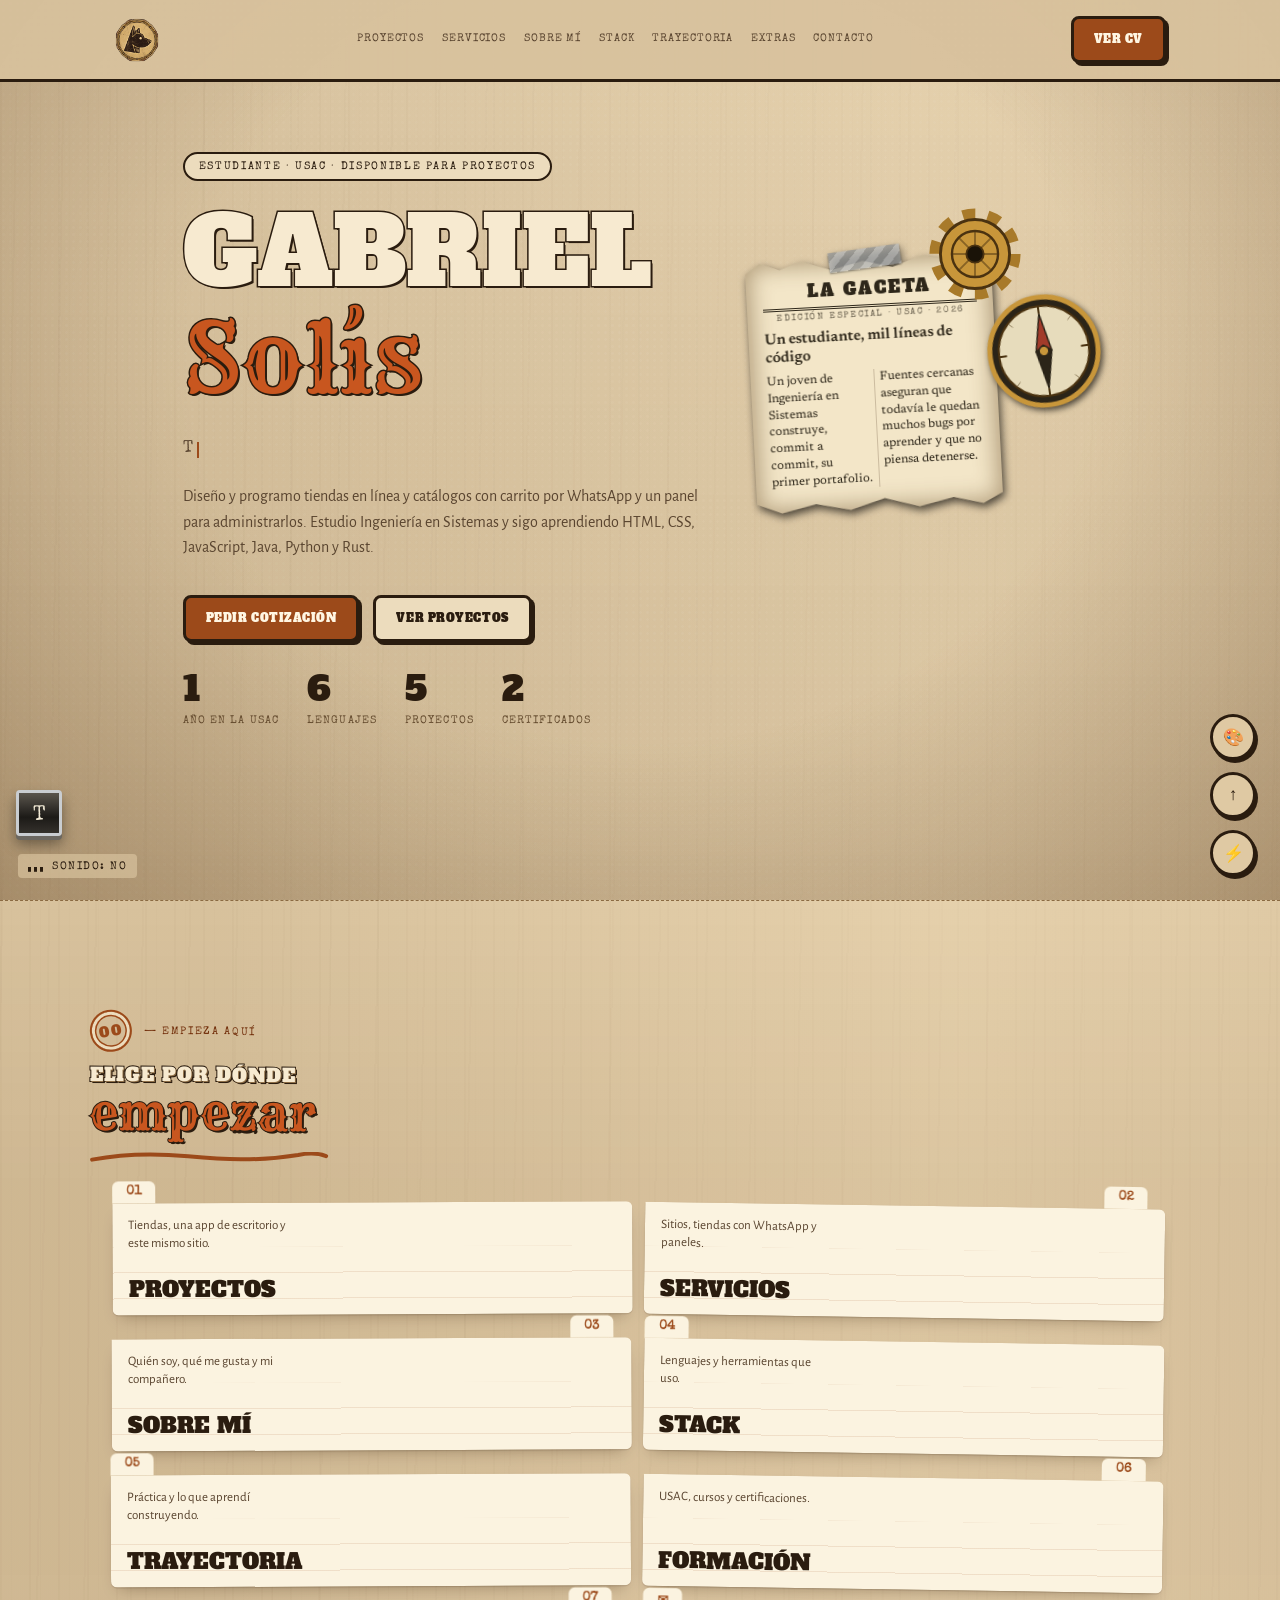
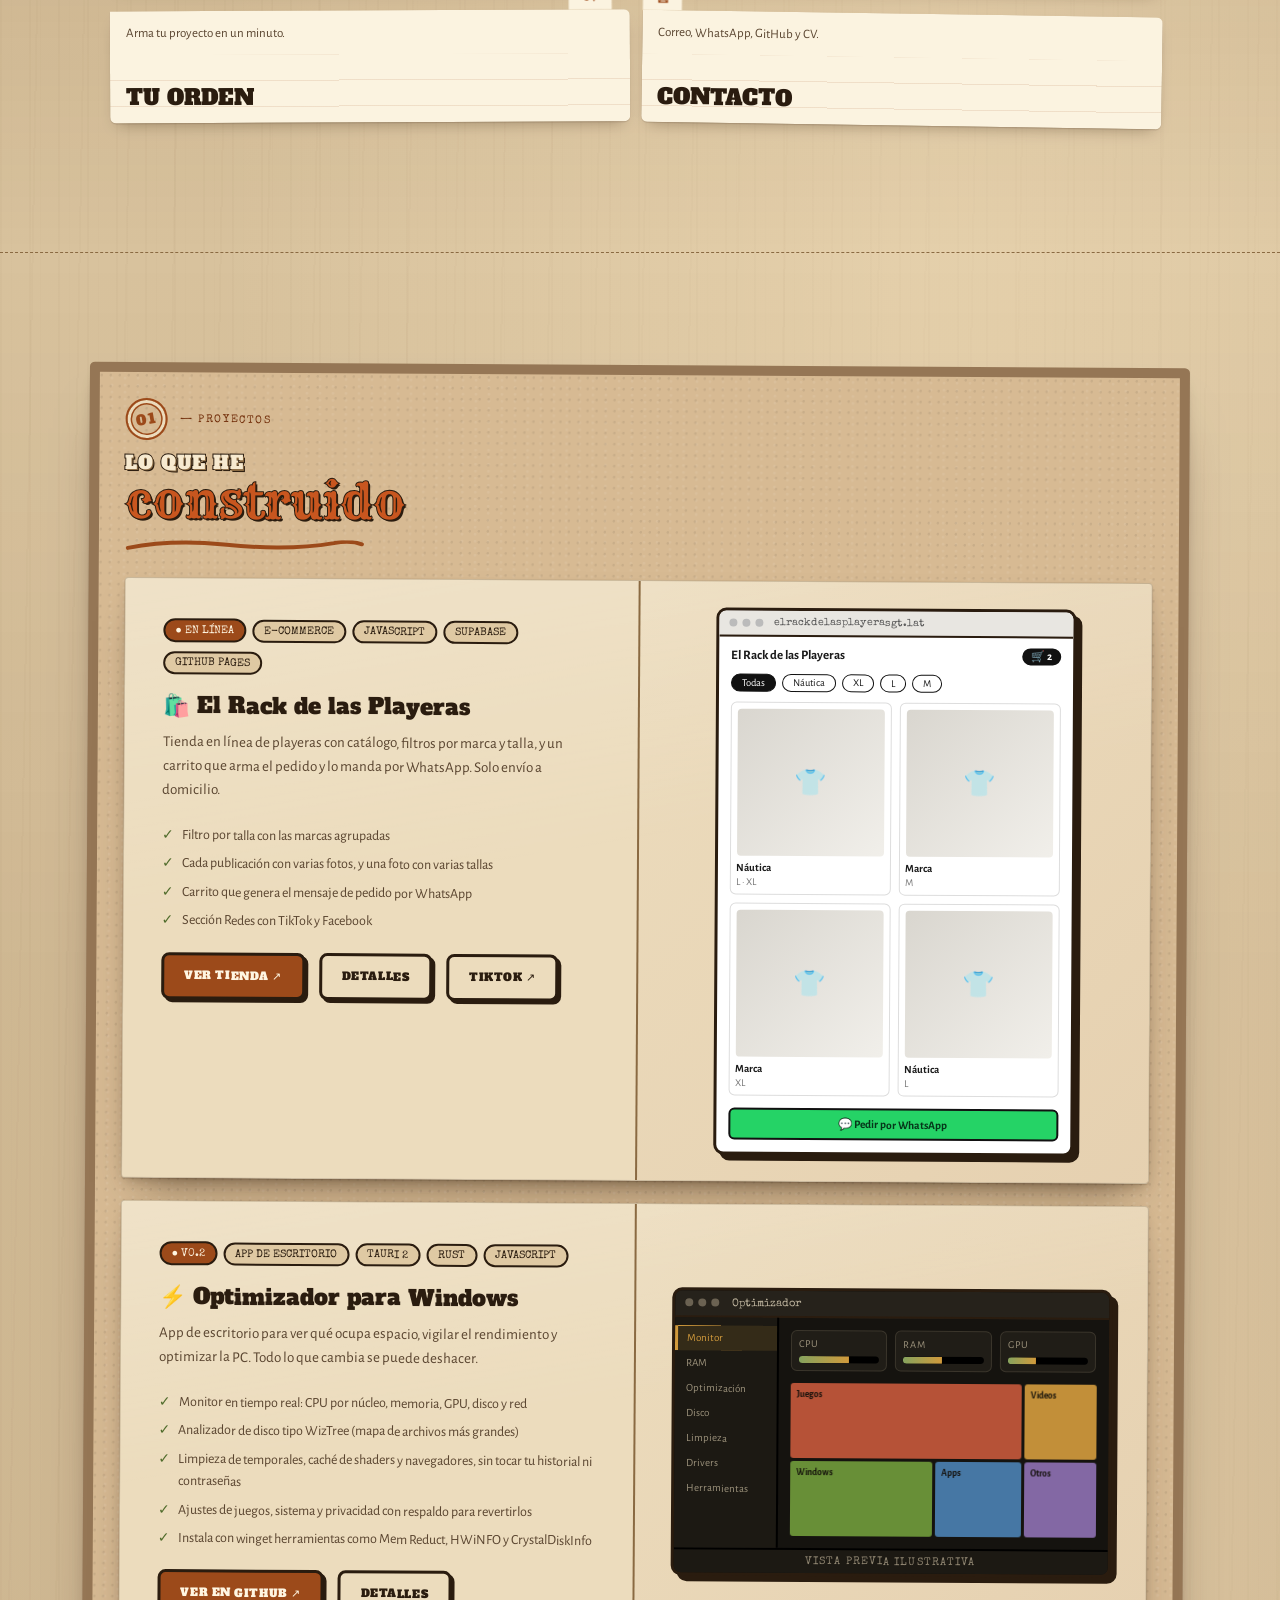
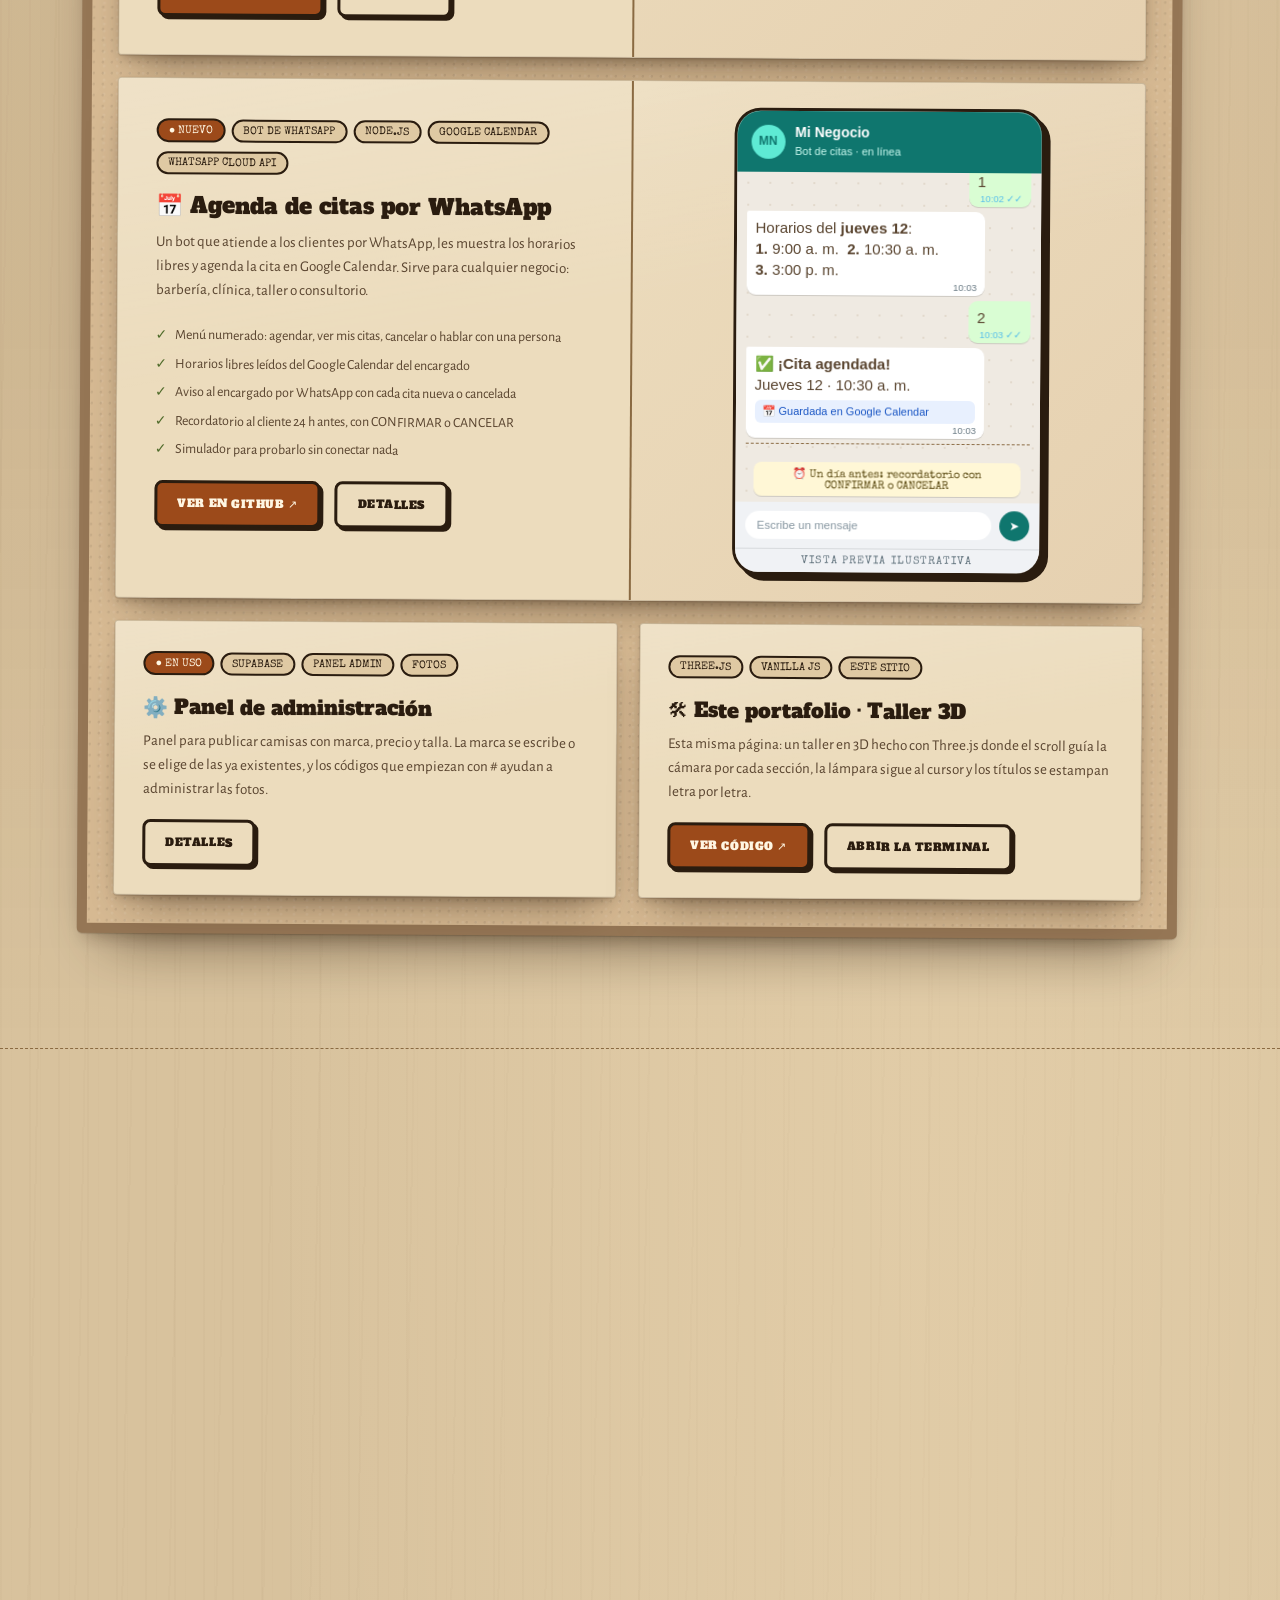
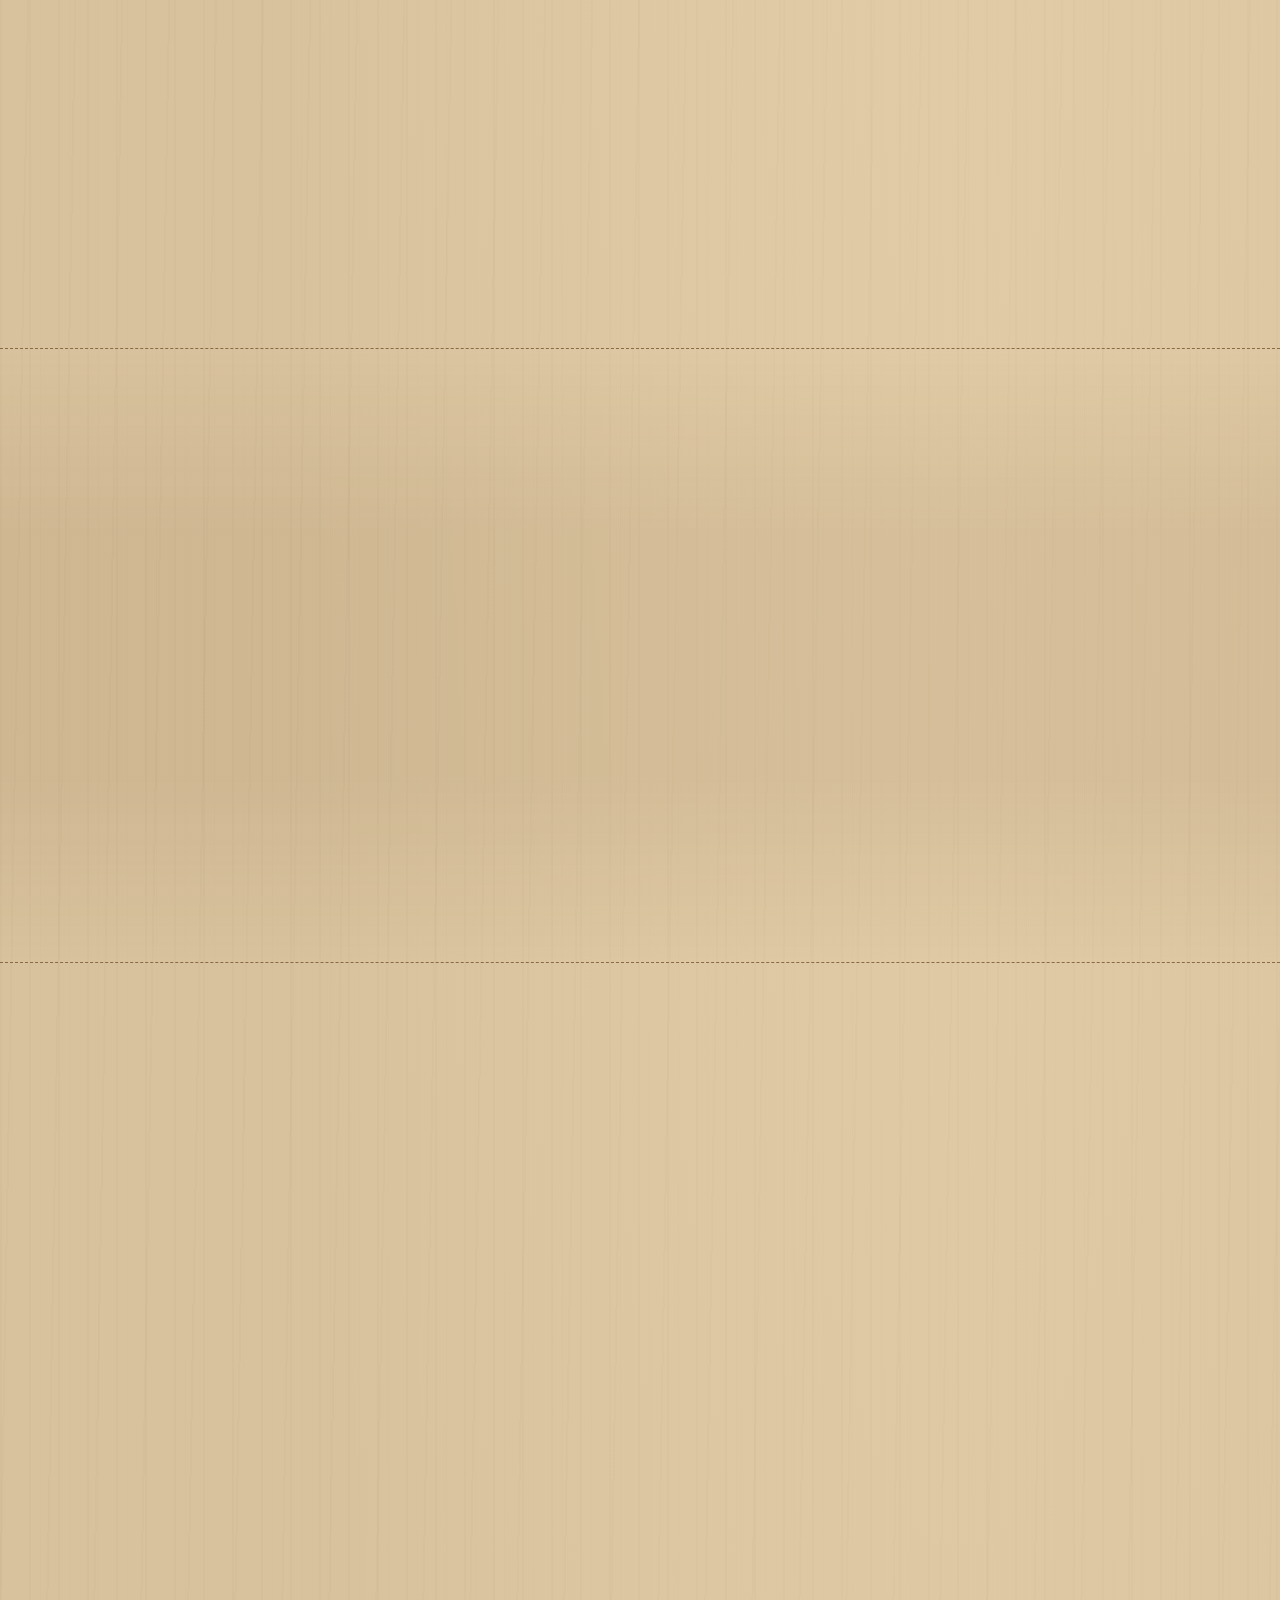
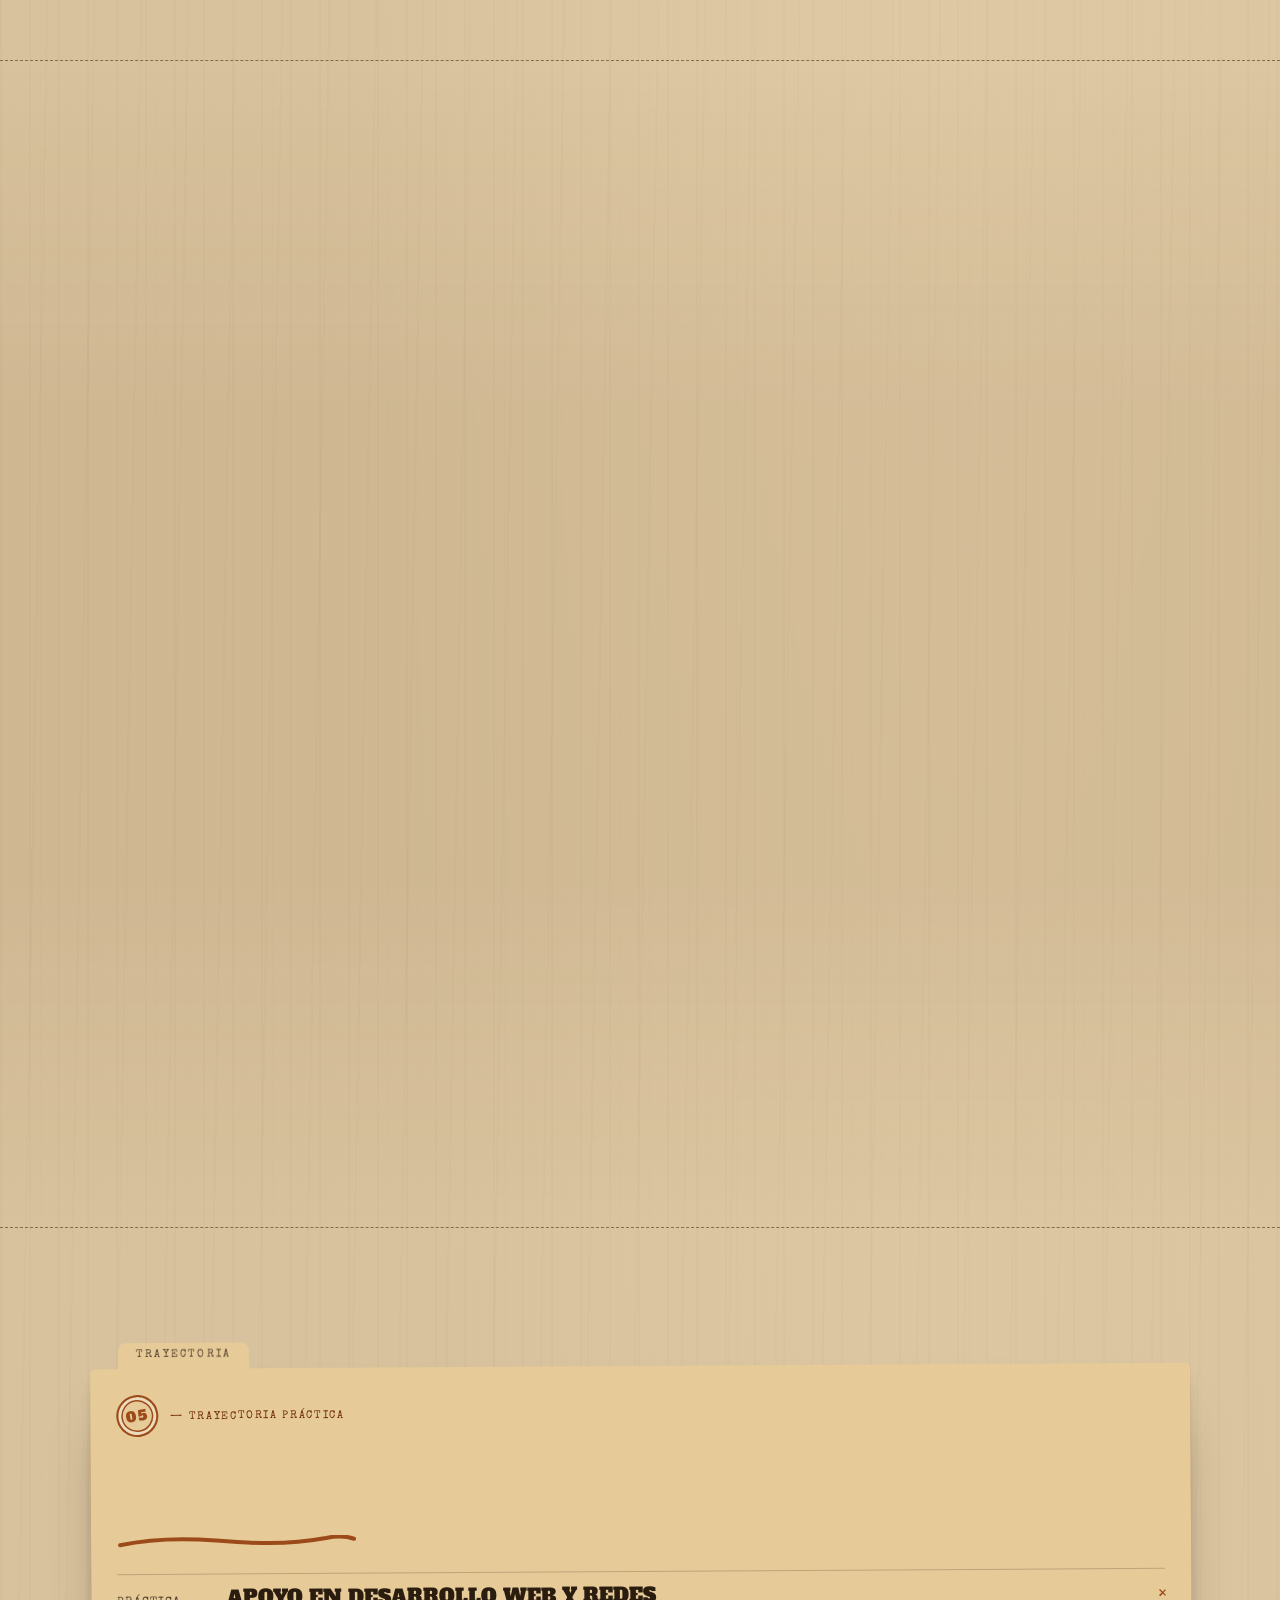
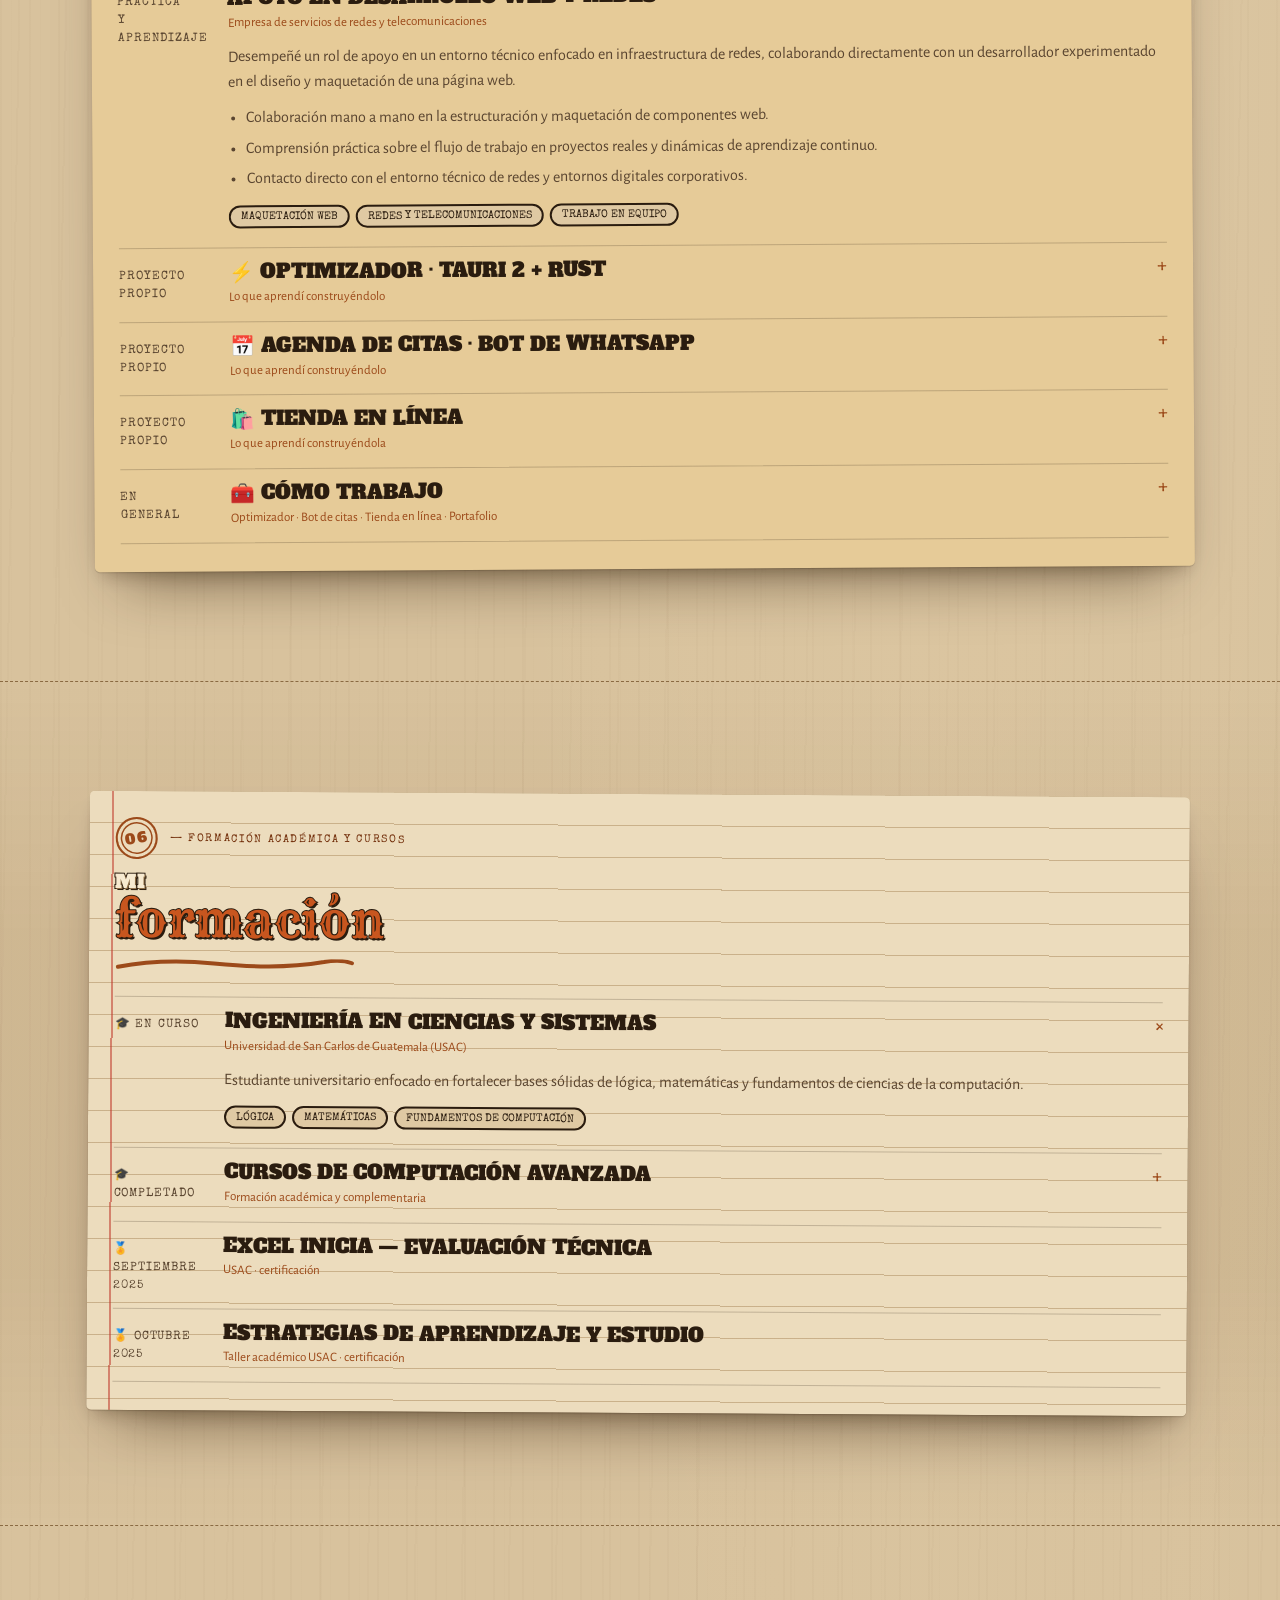
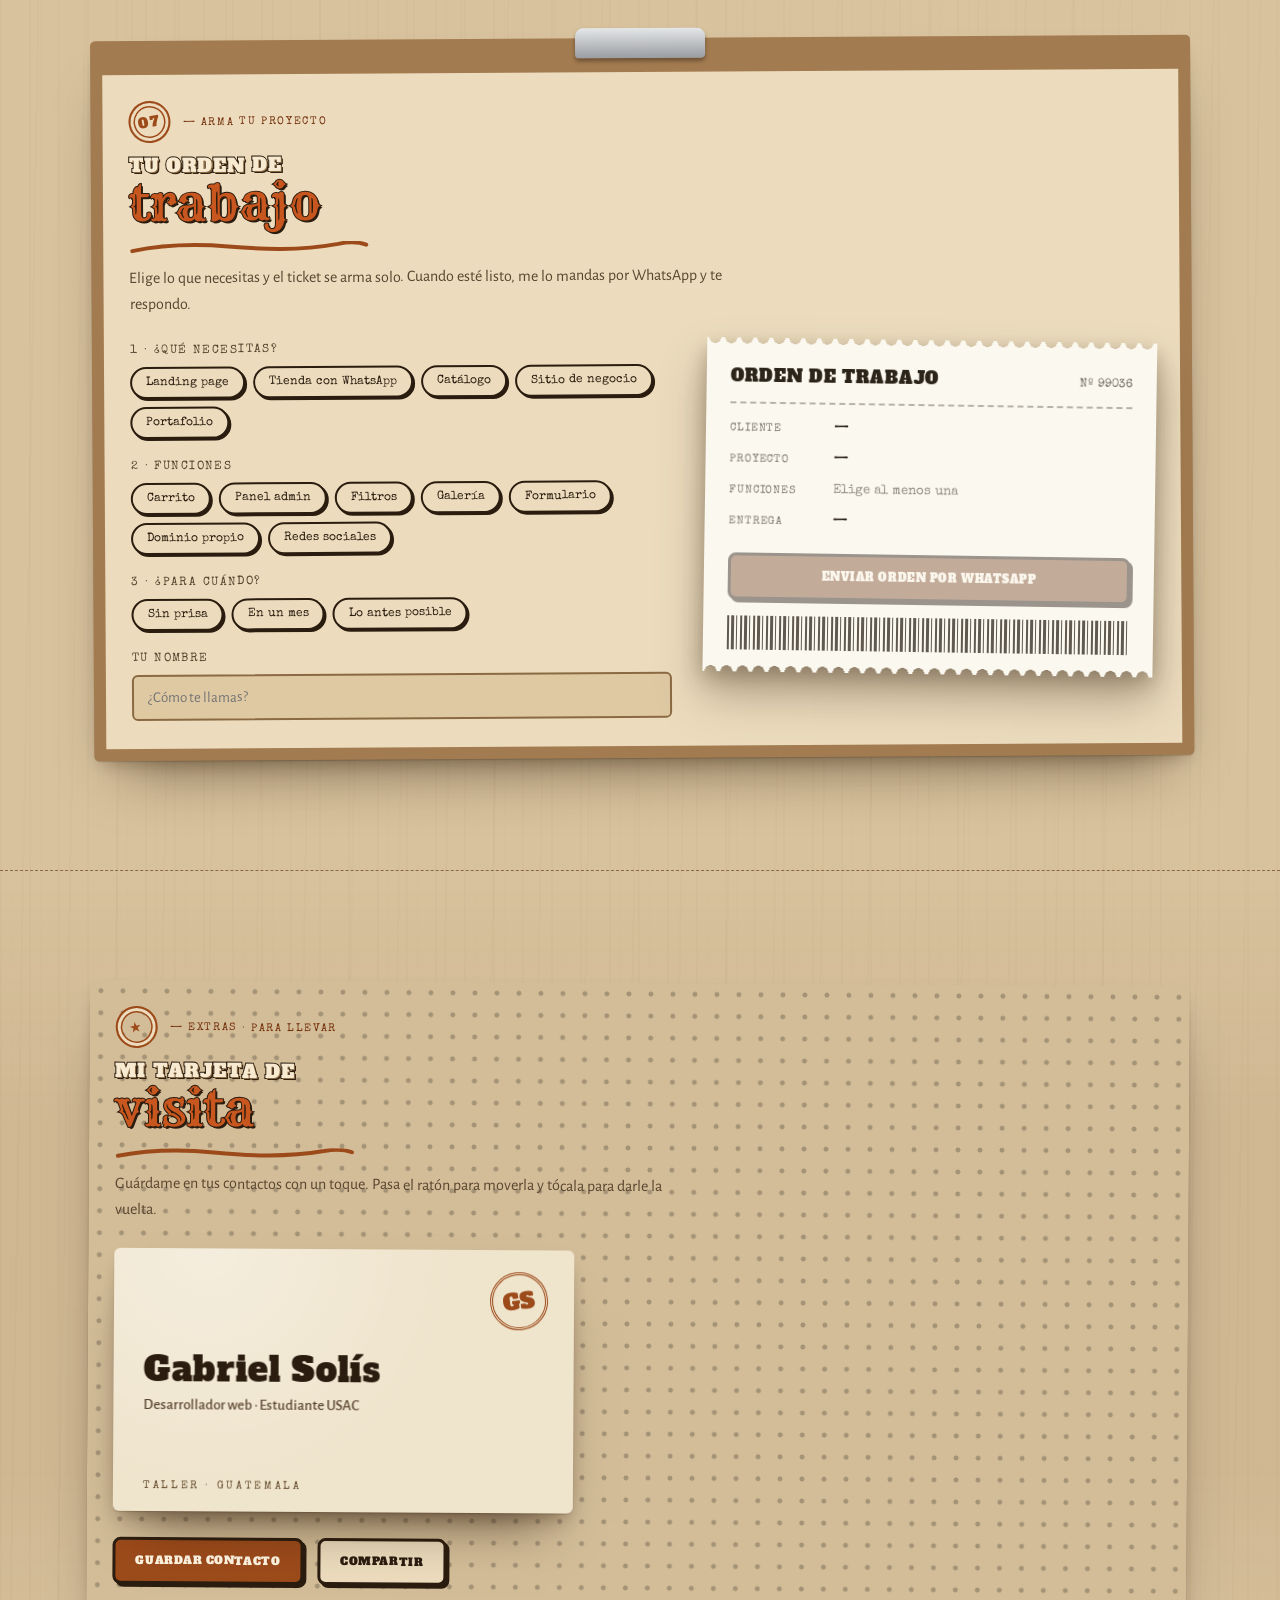
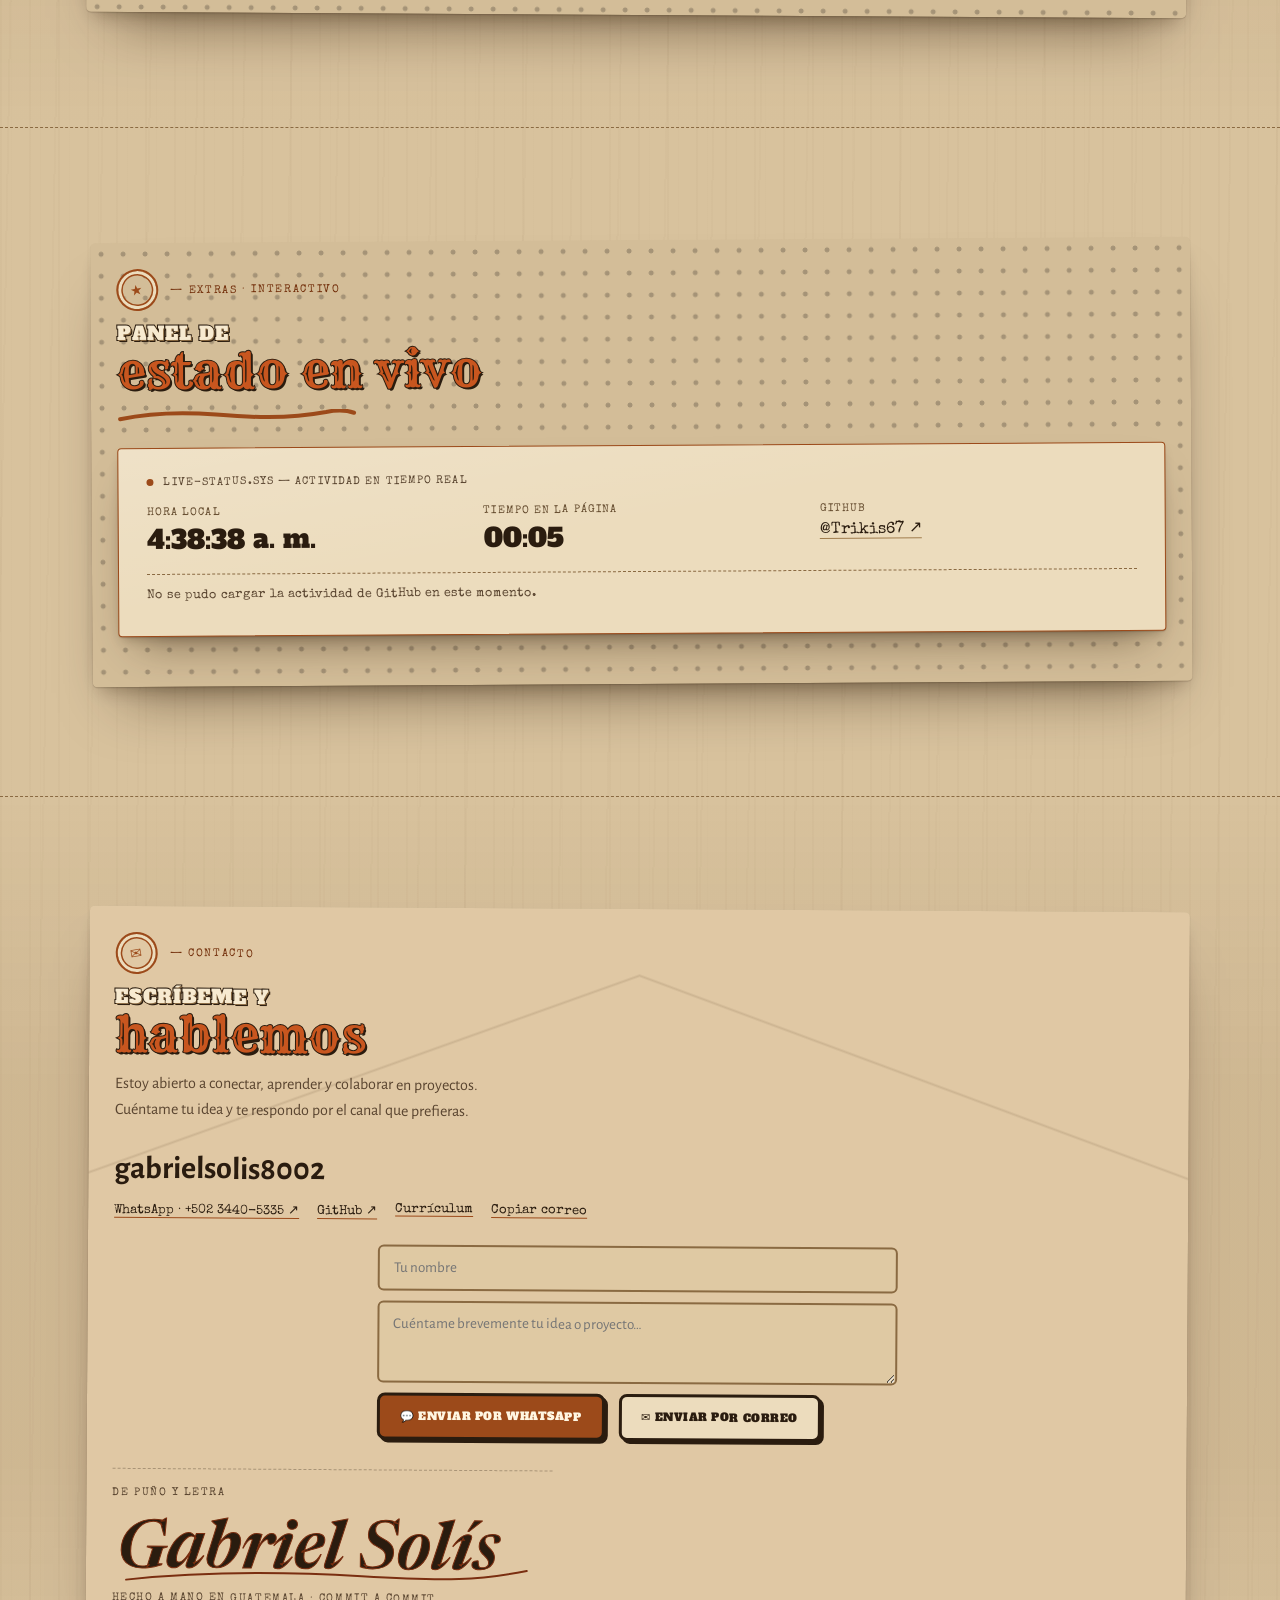
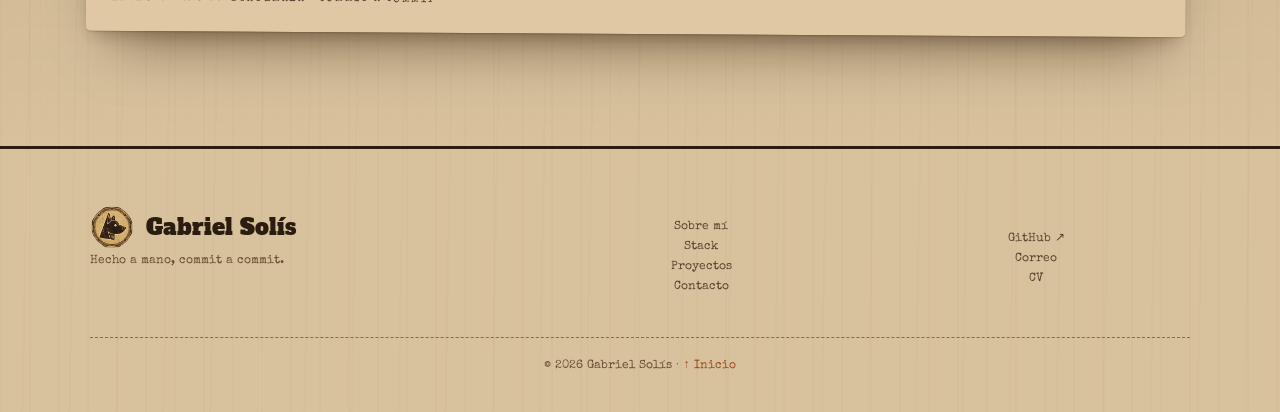
==== commit ce10371b: "Bot de citas en el portafolio, mundo Oeste y mejoras en celular - Tarjeta del bot de citas por Whats" ====
--- a/index.html
+++ b/index.html
@@ -29,18 +29,24 @@
 <meta name="twitter:card" content="summary">
 <script type="application/ld+json">{"@context":"https://schema.org","@type":"Person","name":"Luis Gabriel Solís García","alternateName":"Gabriel Solís","url":"https://trikis.nl/","email":"mailto:gabrielsolis8002@icloud.com","jobTitle":"Estudiante de Ingeniería en Ciencias y Sistemas","alumniOf":{"@type":"CollegeOrUniversity","name":"Universidad de San Carlos de Guatemala"},"sameAs":["https://github.com/Trikis67"]}</script>
 <link rel="preconnect" href="https://fonts.googleapis.com"><link rel="preconnect" href="https://fonts.gstatic.com" crossorigin>
-<link href="https://fonts.googleapis.com/css2?family=Alegreya+Sans:wght@400;500;700&family=Alfa+Slab+One&family=Rye&family=Special+Elite&family=Newsreader:ital,wght@0,400;0,600;1,400&display=swap" rel="stylesheet">
+<link href="https://fonts.googleapis.com/css2?family=Alegreya+Sans:wght@400;500;700&family=Alfa+Slab+One&family=Rye&family=Sancreek&family=Special+Elite&family=Newsreader:ital,wght@0,400;0,600;1,400&display=swap" rel="stylesheet">
 <script>/* three.js para el taller 3D (también en celulares); se omite solo en equipos muy débiles o con ?lite */
 if(!window.LITE||/[?&]full/.test(location.search))document.write('<script src="https://cdnjs.cloudflare.com/ajax/libs/three.js/r128/three.min.js"><\/script>')</script>
 <style>
 /* ===== TEMA POR DEFECTO: "TALLER" — vintage industrial (cuero, latón y acero) ===== */
 :root{--bg:#1a1916;--panel:#24221de8;--panel2:#2d2a24;--card:#2a2722;--border:#5b5244;--soft:#8c8068;--accent:#d19a3c;--ar:209 154 60;--text:#efe8d6;--muted:#bdb39d;--muted2:#8f8571;--ok:#86a35e;--dust:#cdb88a;--hdr:#1a1916ea;--grid:rgb(209 154 60 / .12);--np-bg:#d8cdb0;--np-ink:#2e271a;--tk-bg:#b8862f;--tk-ink:#1c1306;--vig:#000000b0;--tint1:#00000008;--tint2:#00000055;--ink:#0a0806;--btnp:#1b1307;--ttl:#f1e9d3;--ttl2:#e0a845;--ext:#7a5820;--d:'Alegreya Sans',system-ui,sans-serif;--s:'Newsreader',Georgia,serif;--m:'Special Elite','Courier New',monospace;--h:'Alfa Slab One','Arial Black',sans-serif;--sc:'Rye',Georgia,serif}
-body.theme-kraft{--bg:#d8c29d;--panel:#e7d5b4ee;--panel2:#dfc9a3;--card:#ecdcbd;--border:#8a6a42;--soft:#a07c4c;--accent:#9c4a1a;--ar:156 74 26;--text:#2a1c0f;--muted:#5a4530;--muted2:#664d30;--ok:#4f6b2a;--dust:#6b4f2e;--hdr:#d8c29def;--grid:rgb(90 60 30 / .14);--np-bg:#f3e6c8;--np-ink:#2e271a;--tk-bg:#c07a2a;--tk-ink:#1c1306;--vig:#5a3a1a55;--tint1:#ffffff0a;--tint2:#3a220a14;--ink:#2a1c0f;--btnp:#fff6e2;--ttl:#f7ead0;--ttl2:#c8561f;--ext:#8a6a42}
-body.theme-kraft .shade::before{display:none}body.theme-kraft .shade::after{opacity:.2;mix-blend-mode:multiply}
-body.theme-kraft .badge.g,body.theme-kraft .tg.w{color:#fff6e2}
-body.theme-kraft section:nth-of-type(even):not(#hero){background:linear-gradient(#0000,rgb(90 50 10 / .07) 30%,rgb(90 50 10 / .07) 70%,#0000)}
-body.theme-kraft .card::after{display:none}
-body.theme-kraft .bar i{background:repeating-linear-gradient(135deg,var(--accent) 0 10px,#7d3a12 10px 20px)}
+body.theme-kraft,
+body.theme-oeste{--bg:#d8c29d;--panel:#e7d5b4ee;--panel2:#dfc9a3;--card:#ecdcbd;--border:#8a6a42;--soft:#a07c4c;--accent:#9c4a1a;--ar:156 74 26;--text:#2a1c0f;--muted:#5a4530;--muted2:#664d30;--ok:#4f6b2a;--dust:#6b4f2e;--hdr:#d8c29def;--grid:rgb(90 60 30 / .14);--np-bg:#f3e6c8;--np-ink:#2e271a;--tk-bg:#c07a2a;--tk-ink:#1c1306;--vig:#5a3a1a55;--tint1:#ffffff0a;--tint2:#3a220a14;--ink:#2a1c0f;--btnp:#fff6e2;--ttl:#f7ead0;--ttl2:#c8561f;--ext:#8a6a42}
+body.theme-kraft .shade::before,
+body.theme-oeste .shade::before{display:none}body.theme-kraft .shade::after,body.theme-oeste .shade::after{opacity:.2;mix-blend-mode:multiply}
+body.theme-kraft .badge.g,body.theme-kraft .tg.w,
+body.theme-oeste .badge.g,body.theme-oeste .tg.w{color:#fff6e2}
+body.theme-kraft section:nth-of-type(even):not(#hero),
+body.theme-oeste section:nth-of-type(even):not(#hero){background:linear-gradient(#0000,rgb(90 50 10 / .07) 30%,rgb(90 50 10 / .07) 70%,#0000)}
+body.theme-kraft .card::after,
+body.theme-oeste .card::after{display:none}
+body.theme-kraft .bar i,
+body.theme-oeste .bar i{background:repeating-linear-gradient(135deg,var(--accent) 0 10px,#7d3a12 10px 20px)}
 body.theme-cine{--bg:#1a0b0d;--panel:#2a1114e8;--panel2:#3a171b;--card:#2f1316;--border:#7a3b2a;--soft:#b98a4a;--accent:#e6b450;--ar:230 180 80;--text:#f6e7cf;--muted:#d9bfa0;--muted2:#a98b70;--ok:#9fbf6a;--dust:#e6b450;--hdr:#1a0b0dee;--grid:rgb(230 180 80/.12);--np-bg:#f3e6c8;--np-ink:#2e271a;--tk-bg:#c9302c;--tk-ink:#fff2df;--vig:#000000a0;--tint1:#00000010;--tint2:#00000060;--ink:#050203;--btnp:#1a0b0d;--ttl:#f6e7cf;--ttl2:#e6b450;--ext:#7a1d22;--h:'Rye',Georgia,serif;--sc:'Rye',Georgia,serif}
 body.theme-pc{--bg:#cfd6e2;--panel:#ece9d8ee;--panel2:#e3e8f0;--card:#ece9d8;--border:#7f9db9;--soft:#8a9bb5;--accent:#0a58ca;--ar:10 88 202;--text:#14171f;--muted:#3e4656;--muted2:#4c5566;--ok:#3c9a2e;--dust:#5a6478;--hdr:#cfd6e2ef;--grid:rgb(10 88 202/.12);--np-bg:#fffef7;--np-ink:#14171f;--tk-bg:#3c9a2e;--tk-ink:#fff;--vig:#20304a33;--tint1:#ffffff0a;--tint2:#00000012;--ink:#14171f;--btnp:#ffffff;--ttl:#f6f8fc;--ttl2:#0a58ca;--ext:#7f9db9;--d:Tahoma,Verdana,'Segoe UI',sans-serif;--m:'Courier New',Courier,monospace}
 body.theme-hacker{--bg:#05090a;--panel:#0b1412e8;--panel2:#0f1c18;--card:#0c1714;--border:#1f4d3a;--soft:#2f8a5e;--accent:#39ff88;--ar:57 255 136;--text:#c8ffe0;--muted:#7fd4a6;--muted2:#4f9a74;--ok:#39ff88;--dust:#39ff88;--hdr:#05090aee;--grid:rgb(57 255 136/.1);--np-bg:#0f1c18;--np-ink:#7fd4a6;--tk-bg:#0f1c18;--tk-ink:#c8ffe0;--vig:#000000aa;--tint1:#00000020;--tint2:#00000080;--ink:#000;--btnp:#021008;--ttl:#c8ffe0;--ttl2:#39ff88;--ext:#0f5a34;--d:ui-monospace,Consolas,'Cascadia Mono','Courier New',monospace;--m:ui-monospace,Consolas,'Courier New',monospace}
@@ -338,7 +344,8 @@
 .btn:active{translate:3px 3px;box-shadow:0 0 0 var(--ink);transition-duration:.08s}
 /* Contraste del título en la sección especial */
 .lb h2{color:#a8325a}
-body.theme-kraft .eyebrow{color:#73300c}
+body.theme-kraft .eyebrow,
+body.theme-oeste .eyebrow{color:#73300c}
 .stats small{font-size:11px}
 /* Móvil: sin destello al tocar, sin zoom en campos, sin selección accidental en botones */
 html{-webkit-tap-highlight-color:transparent}
@@ -613,11 +620,18 @@
 header,.fl,#chap,#term,#hud{transition:opacity .45s}
 /* ===== CURSORES POR MUNDO ===== */
 /* taller: retícula de latón punteada que se cierra sobre lo que se puede pulsar */
-body.theme-kraft .cr{width:32px;height:32px;margin:-16px 0 0 -16px;border:1.5px dashed var(--accent);border-radius:50%;box-shadow:none}
-body.theme-kraft .cr::before,body.theme-kraft .cr::after{content:"";position:absolute;left:50%;top:50%;background:var(--accent)}
-body.theme-kraft .cr::before{width:1.5px;height:44px;margin:-22px 0 0 -.75px;clip-path:polygon(0 0,100% 0,100% 18%,0 18%,0 82%,100% 82%,100% 100%,0 100%)}
-body.theme-kraft .cr::after{height:1.5px;width:44px;margin:-.75px 0 0 -22px;clip-path:polygon(0 0,18% 0,18% 100%,0 100%,0 0,82% 0,100% 0,100% 100%,82% 100%)}
-body.theme-kraft .cr.h{width:22px;height:22px;margin:-11px 0 0 -11px;border-style:solid;background:rgb(var(--ar)/.12)}
+body.theme-kraft .cr,
+/* ===== CURSORES POR MUNDO ===== */
+/* taller: retícula de latón punteada que se cierra sobre lo que se puede pulsar */
+body.theme-oeste .cr{width:32px;height:32px;margin:-16px 0 0 -16px;border:1.5px dashed var(--accent);border-radius:50%;box-shadow:none}
+body.theme-kraft .cr::before,body.theme-kraft .cr::after,
+body.theme-oeste .cr::before,body.theme-oeste .cr::after{content:"";position:absolute;left:50%;top:50%;background:var(--accent)}
+body.theme-kraft .cr::before,
+body.theme-oeste .cr::before{width:1.5px;height:44px;margin:-22px 0 0 -.75px;clip-path:polygon(0 0,100% 0,100% 18%,0 18%,0 82%,100% 82%,100% 100%,0 100%)}
+body.theme-kraft .cr::after,
+body.theme-oeste .cr::after{height:1.5px;width:44px;margin:-.75px 0 0 -22px;clip-path:polygon(0 0,18% 0,18% 100%,0 100%,0 0,82% 0,100% 0,100% 100%,82% 100%)}
+body.theme-kraft .cr.h,
+body.theme-oeste .cr.h{width:22px;height:22px;margin:-11px 0 0 -11px;border-style:solid;background:rgb(var(--ar)/.12)}
 /* cine: un foco de luz que sigue al ratón */
 body.theme-cine .cr{width:190px;height:190px;margin:-95px 0 0 -95px;border:0;border-radius:50%;box-shadow:none;mix-blend-mode:screen;
  background:radial-gradient(circle,rgb(255 226 160/.24),rgb(255 210 140/.09) 42%,#0000 70%);transition:width .3s,height .3s,margin .3s}
@@ -648,9 +662,13 @@
 body:not(.finale) .map-cap,body:not(.finale) .map-lb{opacity:0!important;pointer-events:none!important}
 body.map-pt,body.map-pt *{cursor:pointer!important}
 /* taller: marbetes de papel colgados de un hilo */
-body.theme-kraft .map-lb span{background:#f3e6c8;color:#2a1c0f;border:1px dashed #8a6a42;rotate:-3deg;box-shadow:0 4px 8px -4px rgb(40 22 6/.45)}
-body.theme-kraft .map-lb.on span{background:#9c4a1a;color:#fff6e2}
-body.theme-kraft .map-cap{background:#f3e6c8;color:#2a1c0f;border:1px dashed #8a6a42;rotate:-1deg}
+body.theme-kraft .map-lb span,
+/* taller: marbetes de papel colgados de un hilo */
+body.theme-oeste .map-lb span{background:#f3e6c8;color:#2a1c0f;border:1px dashed #8a6a42;rotate:-3deg;box-shadow:0 4px 8px -4px rgb(40 22 6/.45)}
+body.theme-kraft .map-lb.on span,
+body.theme-oeste .map-lb.on span{background:#9c4a1a;color:#fff6e2}
+body.theme-kraft .map-cap,
+body.theme-oeste .map-cap{background:#f3e6c8;color:#2a1c0f;border:1px dashed #8a6a42;rotate:-1deg}
 /* cine: marquesinas con focos */
 body.theme-cine .map-lb span{background:#1b0f08;color:#ffe7b0;outline:2px dotted #ffd98a;outline-offset:-5px;padding:7px 13px;box-shadow:0 0 18px -4px rgb(255 200 110/.6)}
 body.theme-cine .map-lb b{color:#e6b450;text-shadow:0 0 12px rgb(255 200 110/.7)}
@@ -707,23 +725,36 @@
 @keyframes bulbSw{0%,100%{rotate:-2deg}50%{rotate:2deg}}
 @media(prefers-reduced-motion:reduce){.in-tag,#intro.w-kraft .in-bulb{animation:none}}
 /* el taller vintage: viñeta cálida fija sobre la escena (no se anima: no cuesta rendimiento) */
-html.has3d body.theme-kraft::after{content:"";position:fixed;inset:0;z-index:-1;pointer-events:none;background:radial-gradient(ellipse at 50% 46%,#0000 52%,rgb(46 24 6/.34))}
+html.has3d body.theme-kraft::after,
+/* el taller vintage: viñeta cálida fija sobre la escena (no se anima: no cuesta rendimiento) */
+html.has3d body.theme-oeste::after{content:"";position:fixed;inset:0;z-index:-1;pointer-events:none;background:radial-gradient(ellipse at 50% 46%,#0000 52%,rgb(46 24 6/.34))}
 /* ===== TERMINAL AMBIENTADA EN CADA MUNDO ===== */
 #term .th span{font-size:0!important}#term .th span::after{font-size:12px;content:"guest@gabrielsolis:~"}
 #term .tu{font-size:0}#term .tu::after{font-size:12px;content:"$"}
 #term::before{content:"";position:absolute;inset:0;pointer-events:none;z-index:0}#term>*{position:relative;z-index:1}
 /* taller: máquina de escribir de los 80 */
-body.theme-kraft #term{background:#f3ead4;border:2px solid #2a1c0f;border-radius:4px;box-shadow:0 14px 30px rgb(40 22 6/.45),3px 3px 0 #2a1c0f}
-body.theme-kraft #term .th{background:linear-gradient(#5a554d,#1c1a17 55%,#3a3631);color:#e9dcc0;border-bottom:2px solid #2a1c0f}
-body.theme-kraft #term .th i{display:none}body.theme-kraft #term .th span{margin-left:0!important}
-body.theme-kraft #term .th span::after{content:"Remington · taller de G. Solís";font-family:'Special Elite',monospace}
-body.theme-kraft #term .tb{background:repeating-linear-gradient(#0000 0 21px,rgb(156 74 26/.13) 21px 22px),#f3ead4;font-family:'Special Elite',monospace}
-body.theme-kraft #term .tr{color:#3a2a18}body.theme-kraft #term .tc{color:#9c4a1a}body.theme-kraft #term input{color:#2a1c0f;caret-color:#9c4a1a;font-family:'Special Elite',monospace}
-body.theme-kraft #term .tu::after{content:"»";color:#9c4a1a}body.theme-kraft #term a{color:#9c4a1a!important}
-body.theme-kraft #term:not(.min){animation:tkPaper .5s cubic-bezier(.23,1,.32,1)}
+body.theme-kraft #term,
+/* taller: máquina de escribir de los 80 */
+body.theme-oeste #term{background:#f3ead4;border:2px solid #2a1c0f;border-radius:4px;box-shadow:0 14px 30px rgb(40 22 6/.45),3px 3px 0 #2a1c0f}
+body.theme-kraft #term .th,
+body.theme-oeste #term .th{background:linear-gradient(#5a554d,#1c1a17 55%,#3a3631);color:#e9dcc0;border-bottom:2px solid #2a1c0f}
+body.theme-kraft #term .th i,
+body.theme-oeste #term .th i{display:none}body.theme-kraft #term .th span,body.theme-oeste #term .th span{margin-left:0!important}
+body.theme-kraft #term .th span::after,
+body.theme-oeste #term .th span::after{content:"Remington · taller de G. Solís";font-family:'Special Elite',monospace}
+body.theme-kraft #term .tb,
+body.theme-oeste #term .tb{background:repeating-linear-gradient(#0000 0 21px,rgb(156 74 26/.13) 21px 22px),#f3ead4;font-family:'Special Elite',monospace}
+body.theme-kraft #term .tr,
+body.theme-oeste #term .tr{color:#3a2a18}body.theme-kraft #term .tc,body.theme-oeste #term .tc{color:#9c4a1a}body.theme-kraft #term input,body.theme-oeste #term input{color:#2a1c0f;caret-color:#9c4a1a;font-family:'Special Elite',monospace}
+body.theme-kraft #term .tu::after,
+body.theme-oeste #term .tu::after{content:"»";color:#9c4a1a}body.theme-kraft #term a,body.theme-oeste #term a{color:#9c4a1a!important}
+body.theme-kraft #term:not(.min),
+body.theme-oeste #term:not(.min){animation:tkPaper .5s cubic-bezier(.23,1,.32,1)}
 @keyframes tkPaper{from{clip-path:inset(0 0 100% 0);translate:0 24px}to{clip-path:inset(0);translate:0 0}}
-body.theme-kraft #term.min{background:radial-gradient(circle at 50% 40%,#3a3631,#141210);border:3px solid #c9cdd1;box-shadow:0 4px 0 #6b6760,0 8px 14px rgb(0 0 0/.4)}
-body.theme-kraft #term.min #ttg::before{content:"T";font:400 21px 'Special Elite',monospace;color:#f2ead6}
+body.theme-kraft #term.min,
+body.theme-oeste #term.min{background:radial-gradient(circle at 50% 40%,#3a3631,#141210);border:3px solid #c9cdd1;box-shadow:0 4px 0 #6b6760,0 8px 14px rgb(0 0 0/.4)}
+body.theme-kraft #term.min #ttg::before,
+body.theme-oeste #term.min #ttg::before{content:"T";font:400 21px 'Special Elite',monospace;color:#f2ead6}
 /* cine: guion de rodaje con marco dorado */
 body.theme-cine #term{background:#fbfaf4;border:3px solid #d4a84a;border-radius:2px;box-shadow:0 0 0 6px #1a0b0d,0 18px 40px #000a}
 body.theme-cine #term .th{background:radial-gradient(circle,#fbfaf4 3px,#0000 3.6px) 6px 50%/16px 100% repeat-x,#1a0b0d;color:#e6b450}
@@ -775,7 +806,8 @@
 .eyebrow i{display:grid;place-items:center;flex:none;width:42px;height:42px;margin:0;border:2px solid var(--accent);border-radius:50%;color:var(--accent);font:400 14px var(--h);font-style:normal;rotate:-10deg;box-shadow:inset 0 0 0 3px var(--card),inset 0 0 0 4.5px var(--accent)}
 /* subrayado propio de cada mundo */
 section .h2::after{content:"";display:block;margin-top:14px;box-shadow:none;border-radius:0}
-body.theme-kraft section .h2::after,body:not([class*=theme-]) section .h2::after{width:min(240px,62%);height:14px;background:var(--accent);
+body.theme-kraft section .h2::after,body:not([class*=theme-]) section .h2::after,
+body.theme-oeste section .h2::after{width:min(240px,62%);height:14px;background:var(--accent);
  -webkit-mask:url("data:image/svg+xml,%3Csvg xmlns='http://www.w3.org/2000/svg' viewBox='0 0 240 14' preserveAspectRatio='none'%3E%3Cpath d='M3 9c30-6 62-7 96-4s70 5 110-2c10-2 20-2 28 1' fill='none' stroke='%23000' stroke-width='4' stroke-linecap='round'/%3E%3C/svg%3E") 0 0/100% 100%;
  mask:url("data:image/svg+xml,%3Csvg xmlns='http://www.w3.org/2000/svg' viewBox='0 0 240 14' preserveAspectRatio='none'%3E%3Cpath d='M3 9c30-6 62-7 96-4s70 5 110-2c10-2 20-2 28 1' fill='none' stroke='%23000' stroke-width='4' stroke-linecap='round'/%3E%3C/svg%3E") 0 0/100% 100%}
 body.theme-cine section .h2::after{width:min(260px,66%);height:7px;background:linear-gradient(#e6b450 0 2px,#0000 2px 5px,#e6b450 5px 7px)}
@@ -799,12 +831,19 @@
 .ix a:focus-visible{outline:3px solid var(--accent);outline-offset:3px}
 @media(max-width:560px){.ix{grid-template-columns:1fr}.ix a{min-height:0}}
 /* taller: fichas de un fichero con su pestaña */
-body.theme-kraft .ix{gap:26px 16px;padding-top:12px}
-body.theme-kraft .ix a{background:repeating-linear-gradient(#0000 0 25px,rgb(156 74 26/.12) 25px 26px) 0 44px/100% 100% no-repeat,#fbf3e0;border-radius:0 6px 6px 6px;color:#2a1c0f}
-body.theme-kraft .ix a i{position:absolute;left:0;top:-22px;height:22px;padding:4px 14px 0;border-radius:6px 6px 0 0;background:#fbf3e0;color:#9c4a1a;font-weight:700}
-body.theme-kraft .ix a:nth-child(4n+2) i,body.theme-kraft .ix a:nth-child(4n+3) i{left:auto;right:18px}
-body.theme-kraft .ix a small{color:#5a4530}
-body.theme-kraft .ix a:nth-child(odd){rotate:-.6deg}body.theme-kraft .ix a:nth-child(even){rotate:.5deg}
+body.theme-kraft .ix,
+/* taller: fichas de un fichero con su pestaña */
+body.theme-oeste .ix{gap:26px 16px;padding-top:12px}
+body.theme-kraft .ix a,
+body.theme-oeste .ix a{background:repeating-linear-gradient(#0000 0 25px,rgb(156 74 26/.12) 25px 26px) 0 44px/100% 100% no-repeat,#fbf3e0;border-radius:0 6px 6px 6px;color:#2a1c0f}
+body.theme-kraft .ix a i,
+body.theme-oeste .ix a i{position:absolute;left:0;top:-22px;height:22px;padding:4px 14px 0;border-radius:6px 6px 0 0;background:#fbf3e0;color:#9c4a1a;font-weight:700}
+body.theme-kraft .ix a:nth-child(4n+2) i,body.theme-kraft .ix a:nth-child(4n+3) i,
+body.theme-oeste .ix a:nth-child(4n+2) i,body.theme-oeste .ix a:nth-child(4n+3) i{left:auto;right:18px}
+body.theme-kraft .ix a small,
+body.theme-oeste .ix a small{color:#5a4530}
+body.theme-kraft .ix a:nth-child(odd),
+body.theme-oeste .ix a:nth-child(odd){rotate:-.6deg}body.theme-kraft .ix a:nth-child(even),body.theme-oeste .ix a:nth-child(even){rotate:.5deg}
 /* cine: boletos con talón */
 body.theme-cine .ix a{background:radial-gradient(circle at 0 50%,#1a0b0d 9px,#0000 9.5px) 100% 50%/18px 100% no-repeat,#f3e6c8;border-left:26px solid #b3261e;border-radius:4px;color:#2a1c0f}
 body.theme-cine .ix a i{position:absolute;left:-26px;top:0;bottom:0;width:26px;display:grid;place-items:center;color:#fff2df;writing-mode:vertical-rl;font-size:12px;letter-spacing:.2em}
@@ -879,8 +918,11 @@
 .sg-k::before{content:"Firmado por"}.sg-f::before{content:"Guatemala · 2026"}
 @media(prefers-reduced-motion:reduce){.sign text{stroke-dashoffset:0;fill:var(--text);animation:none!important}.sign path{stroke-dashoffset:0;animation:none!important}}
 /* taller: pluma en tinta color óxido */
-body.theme-kraft .sign text{stroke:#7a2e10}body.theme-kraft .sign path{stroke:#7a2e10}
-body.theme-kraft .sg-k::before{content:"De puño y letra"}body.theme-kraft .sg-f::before{content:"Hecho a mano en Guatemala · commit a commit"}
+body.theme-kraft .sign text,
+/* taller: pluma en tinta color óxido */
+body.theme-oeste .sign text{stroke:#7a2e10}body.theme-kraft .sign path,body.theme-oeste .sign path{stroke:#7a2e10}
+body.theme-kraft .sg-k::before,
+body.theme-oeste .sg-k::before{content:"De puño y letra"}body.theme-kraft .sg-f::before,body.theme-oeste .sg-f::before{content:"Hecho a mano en Guatemala · commit a commit"}
 /* cine: créditos finales en dorado */
 body.theme-cine .sign text{stroke:#e6b450;filter:drop-shadow(0 0 8px rgb(230 180 80/.45))}body.theme-cine .sign path{stroke:#e6b450}
 @keyframes sgDrawCine{80%{stroke-dashoffset:0;fill:#0000}100%{stroke-dashoffset:0;fill:#f6e7cf}}
@@ -907,7 +949,8 @@
 .rw{padding:11px 0;grid-template-columns:36px 1fr;gap:10px}.rw i{font-size:22px}.rw h3{font-size:clamp(16px,1.45vw,19px);margin-bottom:3px}.rw p{font-size:14px}
 #about .lead{font-size:clamp(17px,1.5vw,21px)}#about p{font-size:15px}
 .ix{gap:10px}.ix a{min-height:112px;padding:14px 16px}.ix a b{font-size:clamp(19px,1.7vw,25px)}
-body.theme-kraft .ix{gap:24px 12px}
+body.theme-kraft .ix,
+body.theme-oeste .ix{gap:24px 12px}
 .steps{gap:10px;margin-top:18px}.steps div{padding:12px 12px 12px 50px;font-size:13px}
 /* entradas desplegables de la línea de tiempo */
 .tl-r.tg-on{cursor:pointer}
@@ -982,7 +1025,8 @@
 body.theme-hacker #wardB{border:1px solid #39ff88;background:#020604;box-shadow:0 0 16px rgb(57 255 136/.5)}
 body.theme-cine #ward{background:#1b0f08;border:3px solid #d4a84a;box-shadow:0 0 0 4px #1a0b0d,0 14px 30px #000a}
 body.theme-cine #wardB{border-color:#d4a84a;background:#1b0f08}
-body.theme-kraft #ward{background:repeating-linear-gradient(#0000 0 25px,rgb(156 74 26/.1) 25px 26px),#f3ead4}
+body.theme-kraft #ward,
+body.theme-oeste #ward{background:repeating-linear-gradient(#0000 0 25px,rgb(156 74 26/.1) 25px 26px),#f3ead4}
 @media(prefers-reduced-motion:reduce){#ward{transition:opacity .1s}}
 /* probador 3D del armario */
 #ward .wpv{position:relative;height:190px;margin:0 0 12px;border-radius:8px;overflow:hidden;background:radial-gradient(ellipse at 50% 35%,color-mix(in srgb,var(--accent) 22%,var(--card)),var(--card) 70%);border:2px solid color-mix(in srgb,var(--ink) 40%,#0000)}
@@ -992,10 +1036,102 @@
 body.theme-cine #ward .wpv{background:radial-gradient(ellipse at 50% 20%,rgb(255 220 150/.35),#1a0b0d 70%)}
 body.theme-pc #ward .wpv{background:linear-gradient(#2a6fd6,#9fd0ff 70%,#4fa83a 70%);border-radius:3px}
 body.theme-hacker #ward .wpv{background:radial-gradient(ellipse at 50% 40%,rgb(57 255 136/.18),#020604 70%);border-color:#1f4d3a}
+/* ===== Agenda de citas: chat de WhatsApp ilustrativo que se escribe solo ===== */
+.wa{width:100%;max-width:310px;background:#efeae2;color:#111b21;border:3px solid var(--ink);border-radius:26px;box-shadow:6px 6px 0 var(--ink);overflow:hidden;font:12.5px/1.4 "Segoe UI",Roboto,Helvetica,Arial,sans-serif;display:flex;flex-direction:column}
+.wa-top{display:flex;align-items:center;gap:10px;background:#0f766e;color:#fff;padding:12px 14px}.wa-top b{display:block;font-size:14px}.wa-top small{color:#ccfbf1;font-size:11px}
+.wa-av{width:34px;height:34px;border-radius:50%;background:#5eead4;color:#0f766e;display:grid;place-items:center;font-weight:700;font-size:12px;flex:none}
+.wa-chat{height:330px;padding:10px 10px 6px;display:flex;flex-direction:column;justify-content:flex-end;gap:5px;overflow:hidden;background:radial-gradient(#e2d9cc 1.2px,#0000 1.4px) 0 0/22px 22px,#efeae2}
+.wa-w{display:grid;grid-template-rows:1fr}
+.wa-w p{margin:0;min-height:0;overflow:hidden;max-width:84%;padding:6px 9px 15px;border-radius:9px;position:relative;box-shadow:0 1px .5px rgb(0 0 0/.14)}
+.wa-w.in p{background:#fff;border-top-left-radius:2px}.wa-w.out{justify-items:end}.wa-w.out p{background:#d9fdd3;border-top-right-radius:2px}
+.wa-w.note{justify-items:center}.wa-w.note p{max-width:94%;padding:5px 10px;background:#fff7d6;color:#5b4a12;font-size:11px;border-radius:8px;text-align:center}
+.wa-w i{position:absolute;right:8px;bottom:3px;font:normal 9.5px sans-serif;color:#667781}.wa-w.out i{color:#53bdeb}
+.wa-cal{display:block;margin-top:5px;padding:4px 7px;border-radius:6px;background:#e8f0fe;color:#1a56c4;font-size:11px}
+.wa-in{display:flex;align-items:center;gap:8px;padding:8px 10px;background:#f0f2f5}.wa-in span{flex:1;background:#fff;border-radius:99px;padding:6px 12px;color:#8696a0;font-size:11.5px}.wa-in em{font-style:normal;width:30px;height:30px;border-radius:50%;background:#0f766e;color:#fff;display:grid;place-items:center;font-size:12px}
+.wa .app-cap{background:#f0f2f5;color:#667781;border-top:1px solid #d6d9dc}
+/* animación: cada burbuja crece desde cero, una tras otra, y el chat sube como uno real */
+@media (prefers-reduced-motion:no-preference){
+ .wa.play .wa-w{grid-template-rows:0fr;opacity:0;animation:waIn .42s cubic-bezier(.2,.8,.2,1) forwards;animation-delay:calc(var(--i)*1.05s + .3s)}
+ .wa.play .wa-w p{transform-origin:left bottom}.wa.play .wa-w.out p{transform-origin:right bottom}
+}
+@keyframes waIn{from{grid-template-rows:0fr;opacity:0;translate:0 8px}to{grid-template-rows:1fr;opacity:1;translate:0 0}}
+body.theme-cine .wa,body.theme-hacker .wa{box-shadow:6px 6px 0 #000}
+@media(max-width:560px){.wa-chat{height:300px}.wa{font-size:12px}}
+/* ===== MUNDO OESTE: madera de granero, cuero, papel de "Se busca" y polvo del desierto ===== */
+body.theme-oeste{--bg:#e2bd88;--panel:#f1dcb0ee;--panel2:#e8cd9c;--card:#f4e2bc;--border:#8a5a32;--soft:#b07a44;--accent:#a8401c;--ar:168 64 28;--text:#2e1a0e;--muted:#5e3f24;--muted2:#6e4a2a;--ok:#5a6e2a;--dust:#7a4e28;--hdr:#e2bd88ef;--grid:rgb(110 60 20/.14);--np-bg:#efdcb0;--np-ink:#2e1a0e;--tk-bg:#a8401c;--tk-ink:#fff3dc;--vig:#6a3a1255;--tint1:#ffffff0a;--tint2:#4a2a0a18;--ink:#2e1a0e;--btnp:#fff3dc;--ttl:#f7e6c4;--ttl2:#b8461f;--ext:#8a5a32;--h:'Sancreek','Rye',Georgia,serif;--sc:'Rye',Georgia,serif}
+body.theme-oeste section:not(#hero):not(#love) .wrap{box-shadow:inset 0 0 0 2px rgb(90 50 20/.25),inset 0 0 46px rgb(120 60 10/.32),6px 6px 0 var(--ink)}
+body.theme-oeste section .h2::after{height:9px;border-radius:5px;background:repeating-linear-gradient(-60deg,#b27a42 0 5px,#7a4e28 5px 10px);box-shadow:0 1px 0 #3b2314}
+body.theme-oeste .eyebrow i{border-radius:50%;background:radial-gradient(circle at 35% 30%,#f1cf7a,#c9973f 60%,#9a6e22);color:#3b2314;box-shadow:0 0 0 3px #7a5212,0 2px 0 3px #3b2314;rotate:0deg}
+body.theme-oeste .h2 em,body.theme-oeste h1 em{font-family:'Sancreek','Rye',serif;color:#a8401c}
+body.theme-oeste .card{box-shadow:inset 0 0 26px rgb(120 60 10/.2),6px 6px 0 var(--ink)}
+body.theme-oeste .tg{border-style:dashed}
+/* cursor: estrella de sheriff */
+body.theme-oeste .cr{width:42px;height:42px;margin:-21px 0 0 -21px;border:0;border-radius:0;box-shadow:none;background:url("data:image/svg+xml,%3Csvg xmlns='http://www.w3.org/2000/svg' viewBox='0 0 40 40'%3E%3Cpath d='M20 2l4.9 11.3 12.2 1-9.3 8 2.8 12L20 28l-10.6 6.3 2.8-12-9.3-8 12.2-1z' fill='none' stroke='%23a8401c' stroke-width='2.4' stroke-linejoin='round'/%3E%3C/svg%3E") center/contain no-repeat;transition:width .2s,height .2s,margin .2s,rotate .4s}
+body.theme-oeste .cr.h{width:58px;height:58px;margin:-29px 0 0 -29px;rotate:36deg}
+body.theme-oeste .cd{width:6px;height:6px;margin:-3px 0 0 -3px;border-radius:50%;background:#3b2314;box-shadow:none}
+/* terminal: telégrafo de la oficina */
+body.theme-oeste #term{background:#f4e2bc;border:3px solid #3b2314;border-radius:4px;box-shadow:0 0 0 5px #8a5a32,0 0 0 8px #3b2314,0 18px 40px #0006}
+body.theme-oeste #term .th{background:repeating-linear-gradient(90deg,#7a4a26 0 30px,#6b4022 30px 32px);color:#f7e6c4;border-bottom:3px solid #3b2314}
+body.theme-oeste #term .th span::after{content:"TELÉGRAFO · Oficina de G. Solís";font-family:'Rye',serif;letter-spacing:.06em}
+body.theme-oeste #term .tb{background:none;font-family:'Special Elite','Courier New',monospace}
+body.theme-oeste #term .tr{color:#2e1a0e}body.theme-oeste #term .tc{color:#a8401c;font-weight:700}
+body.theme-oeste #term input{color:#2e1a0e;caret-color:#a8401c;font-family:'Special Elite','Courier New',monospace}
+body.theme-oeste #term .tu::after{content:"STOP ›";color:#a8401c;font-weight:700}body.theme-oeste #term a{color:#a8401c!important}
+body.theme-oeste #term.min{background:radial-gradient(circle at 35% 30%,#f1cf7a,#c9973f 60%,#9a6e22);border:3px solid #3b2314}
+body.theme-oeste #term.min #ttg::before{content:"★";color:#3b2314;font-size:22px}
+/* mapa final: letreros de madera */
+body.theme-oeste .map-lb span{background:#8a5a32;color:#f7e6c4;font-family:'Rye',serif;border:2px solid #3b2314;border-radius:2px 10px 10px 2px;padding:6px 14px;box-shadow:3px 3px 0 #3b2314}
+body.theme-oeste .map-lb b{color:#a8401c}body.theme-oeste .map-lb.on span{background:#a8401c}
+body.theme-oeste .map-cap{font:400 26px 'Sancreek','Rye',serif;letter-spacing:.06em;color:#3b2314}
+/* firma, logo, armario */
+body.theme-oeste .sg-k::before{content:"Firmado en el Oeste por"}body.theme-oeste .sg-f::before{content:"Guatemala · 2026 · buen camino, forastero"}
+body.theme-oeste .logo{filter:sepia(.55) saturate(1.35) hue-rotate(-8deg)}
+body.theme-oeste #ward{background:#f4e2bc;border:3px solid #3b2314;box-shadow:0 0 0 4px #8a5a32,6px 10px 0 4px #3b2314}
+body.theme-oeste #wardB{border-color:#3b2314;background:radial-gradient(circle at 35% 30%,#f1cf7a,#c9973f 60%,#9a6e22)}
+body.theme-oeste #ward .wpv{background:linear-gradient(#f7b165,#e8743f 62%,#a8582c 62%,#7a3e1e);border-color:#3b2314}
+/* intro: puertas de cantina que se abren al atardecer */
+.ow-sky{position:absolute;inset:0;background:radial-gradient(circle at 50% 72%,#ffe29a 0 7%,#ffc46a55 7.5%,#0000 16%),linear-gradient(#f7b165,#ea7a42 50%,#a24a22 50.2%,#5a2412)}
+.ow-mesa{position:absolute;left:0;right:0;top:41%;height:10%;background:linear-gradient(90deg,#0000 0 6%,#7a3a1c 6% 22%,#0000 22% 64%,#7a3a1c 64% 70%,#0000 70%);clip-path:polygon(0 100%,6% 100%,8% 0,20% 0,22% 100%,64% 100%,65% 20%,69% 20%,70% 100%,100% 100%)}
+.ow-d{position:absolute;top:26%;height:50%;width:24%;z-index:5;background:linear-gradient(#0000 0 14%,#3b2314 14% 17%,#0000 17%),repeating-linear-gradient(90deg,#8a5a32 0 20px,#6b4022 20px 23px);border:7px solid #3b2314;box-shadow:inset 0 0 0 9px #a06a3a,0 24px 34px #0007;transition:transform 1.25s cubic-bezier(.3,1.55,.45,1)}
+.ow-d.l{right:50%;transform-origin:0 50%;border-radius:0 46% 0 0/0 22% 0 0}.ow-d.r{left:50%;transform-origin:100% 50%;border-radius:46% 0 0 0/22% 0 0 0}
+.ow-sg{position:absolute;left:50%;top:7%;translate:-50% 0;z-index:7;text-align:center;padding:14px 38px 12px;background:repeating-linear-gradient(#8a5a32 0 22px,#7a4c28 22px 24px);color:#f7e6c4;border:5px solid #3b2314;border-radius:6px;box-shadow:0 12px 0 -5px #3b2314,0 18px 30px #0006;white-space:nowrap}
+.ow-sg .in-logo{width:54px;height:54px;margin:0 auto 4px;display:block}
+.ow-sg small{display:block;font:400 12px 'Special Elite',monospace;letter-spacing:.45em;margin-right:-.45em;color:#f1cf7a}.ow-sg b{display:block;font:400 clamp(28px,5.4vw,56px)/1.1 'Sancreek','Rye',serif;margin:4px 0;text-shadow:3px 3px 0 #3b2314}
+.ow-tw{position:absolute;bottom:13%;left:-12%;width:64px;height:64px;z-index:6;border-radius:50%;border:3px dashed #6b4a2a;background:radial-gradient(#0000 34%,#8a6a3a66 36%,#0000 64%);opacity:0}
+#intro.w-oeste.cover .ow-sky,#intro.w-oeste.cover .ow-mesa{animation:owFade .45s both}@keyframes owFade{from{opacity:0}}
+#intro.w-oeste.cover .ow-d.l{animation:owInL .75s cubic-bezier(.3,1.4,.5,1) both}#intro.w-oeste.cover .ow-d.r{animation:owInR .75s cubic-bezier(.3,1.4,.5,1) both}
+@keyframes owInL{from{transform:perspective(900px) rotateY(85deg)}}@keyframes owInR{from{transform:perspective(900px) rotateY(-85deg)}}
+#intro.w-oeste.cover .ow-sg{animation:owSg .6s .2s cubic-bezier(.3,1.5,.5,1) both}@keyframes owSg{from{translate:-50% -140%}}
+#intro.w-oeste.open .ow-d.l{transform:perspective(900px) rotateY(-108deg)}#intro.w-oeste.open .ow-d.r{transform:perspective(900px) rotateY(108deg)}
+#intro.w-oeste.open .ow-tw{animation:owRoll 2.2s .2s linear both}@keyframes owRoll{0%{opacity:1;left:-12%;rotate:0deg;translate:0 0}25%{translate:0 -26px}50%{translate:0 0}75%{translate:0 -14px}100%{opacity:1;left:112%;rotate:900deg;translate:0 0}}
+@media(prefers-reduced-motion:reduce){.ow-d{transition:none}#intro.w-oeste.open .ow-tw{animation:none}}
+/* ===== CELULAR: una sola barra abajo para los botones flotantes, encabezado más ligero ===== */
+.wa-w p{min-width:62px}
+@media(max-width:760px){
+ body{padding-bottom:calc(60px + env(safe-area-inset-bottom))}
+ .fl::before{content:"";position:fixed;z-index:0;left:0;right:0;bottom:0;height:calc(58px + env(safe-area-inset-bottom));pointer-events:none;background:color-mix(in srgb,var(--bg) 88%,#0000);border-top:2px solid color-mix(in srgb,var(--ink) 70%,#0000);-webkit-backdrop-filter:blur(10px);backdrop-filter:blur(10px)}
+ .fl{z-index:56;left:auto;right:10px;bottom:calc(9px + env(safe-area-inset-bottom));flex-direction:row;gap:8px}
+ .fb{position:relative;z-index:1;width:40px;height:40px;font-size:16px;box-shadow:2px 2px 0 var(--ink)}
+ html #term.min,html #term.min .th,html #term.min #ttg{width:40px;height:40px}
+ #term.min{left:10px;bottom:calc(9px + env(safe-area-inset-bottom))}
+ #term:not(.min){bottom:calc(66px + env(safe-area-inset-bottom));left:10px;width:calc(100vw - 20px)}
+ #wardB,#wardB:hover{left:58px;bottom:calc(9px + env(safe-area-inset-bottom));width:40px;height:40px;font-size:17px}
+ #snd{left:106px;bottom:calc(9px + env(safe-area-inset-bottom));width:40px;height:40px;padding:0;justify-content:center;border-radius:50%;border:3px solid var(--ink);background:var(--panel2);box-shadow:2px 2px 0 var(--ink)}
+ #snd span{position:absolute;width:1px;height:1px;overflow:hidden;clip:rect(0 0 0 0)}
+ #ward{bottom:calc(66px + env(safe-area-inset-bottom));max-height:calc(100vh - 150px)}
+ #wpick{bottom:calc(66px + env(safe-area-inset-bottom))}
+ header [data-cv]{padding:8px 14px;font-size:12px;box-shadow:3px 3px 0 var(--ink)}
+ .hero .badge,.hero .pill{letter-spacing:.08em}
+ section:not(#hero):not(#love) .wrap{border-radius:6px}
+ .pc.feat .vis{padding:18px 12px}
+}
+@media(max-width:560px){#wardB{left:58px}}
+/* Oeste: el texto del inicio sobre una hoja para que se lea encima de la madera */
+html.has3d body.theme-oeste .hero .hg>div:first-child{background:color-mix(in srgb,var(--panel) 92%,#0000);border:2px solid #3b2314;border-radius:6px;padding:26px 26px 22px;box-shadow:inset 0 0 40px rgb(120 60 10/.25),6px 6px 0 #3b2314}
 </style>
 </head>
 <body>
-<script>try{var s=localStorage.getItem("gsTheme");document.body.className=["night","retro","cyber","kraft","cine","pc","hacker"].indexOf(s)>-1?"theme-"+s:s==="default"?"":"theme-kraft"}catch(e){document.body.className="theme-kraft"}</script>
+<script>try{var s=localStorage.getItem("gsTheme");document.body.className=["night","retro","cyber","kraft","cine","pc","hacker","oeste"].indexOf(s)>-1?"theme-"+s:s==="default"?"":"theme-kraft"}catch(e){document.body.className="theme-kraft"}</script>
 <a class="skip" href="#about">Saltar al contenido</a>
 <noscript><div style="position:relative;z-index:99;padding:90px 24px;text-align:center;font:16px sans-serif;color:#fff;background:#1a1916">Este portafolio necesita JavaScript. Gabriel Solís — Estudiante de Ingeniería en Sistemas (USAC) · <a href="https://github.com/Trikis67" style="color:#d19a3c">github.com/Trikis67</a> · gabrielsolis8002@icloud.com</div></noscript>
 <svg width="0" height="0" style="position:absolute" aria-hidden="true"><defs>
@@ -1016,17 +1152,18 @@
 
 <script>
 /* INTRO: cada mundo tiene la suya. Al cargar se muestra una vez por sesión; al cambiar de mundo hace de transición.
-   taller = persiana metálica · cine = telón y marquesina · computadora = arranque de BIOS en CRT · hacker = conexión SSH */
+   taller = persiana metálica · cine = telón y marquesina · computadora = arranque de BIOS en CRT · hacker = conexión SSH · oeste = puertas de cantina */
 (function(){
  var H=document.documentElement,I=document.getElementById('intro'),St=document.getElementById('inStage'),Sk=document.getElementById('inSkip');if(!I)return;
  var TPL={
   kraft:'<div class="in-glow"></div><div class="in-sh"><div class="in-sign"><img class="in-logo" src="logo-160.png" alt=""><small>TALLER</small><b>GABRIEL SOLÍS</b><em>Reparaciones de código · desde 2026</em></div><div class="in-tag">ABIERTO</div><i class="in-hd"></i></div><div class="in-dark"></div><div class="in-bulb"></div>',
   cine:'<div class="ci-cur l"></div><div class="ci-cur r"></div><div class="ci-val"></div><div class="ci-mq"><img class="in-logo" src="logo-160.png" alt=""><small>ESTRENO</small><b>GABRIEL SOLÍS</b><small>PORTAFOLIO · 2026</small></div>',
   pc:'<div class="pc-scr"><pre class="in-txt"></pre><div class="pc-boot"><img class="in-logo" src="logo-160.png" alt=""><b>Gabriel<span>Solís</span></b><small>Portafolio · edición 2000</small><i><u></u></i></div></div>',
-  hacker:'<div class="hk-scr"><pre class="in-txt"></pre></div>'};
+  hacker:'<div class="hk-scr"><pre class="in-txt"></pre></div>',
+  oeste:'<div class="ow-sky"></div><div class="ow-mesa"></div><div class="ow-d l"></div><div class="ow-d r"></div><div class="ow-sg"><img class="in-logo" src="logo-160.png" alt=""><small>SALOON</small><b>Gabriel Solís</b><small>BIENVENIDO, FORASTERO</small></div><i class="ow-tw"></i>'};
  var LINES={pc:['GS BIOS 2000   (C) 2026 Gabriel Solís','','Procesador: Estudiante de Ingeniería USAC ...... OK','Memoria: 6 lenguajes ............................ OK','Unidad C: 4 proyectos ........................... OK','','C:\\> PORTAFOLIO.EXE_'],
   hacker:['$ ssh gabriel@trikis.nl','> conectando al taller............ ok','> descifrando portafolio  [██████████] 100%','> acceso concedido. bienvenido._']};
- var worldOf=function(n){return n==='cine'||n==='pc'||n==='hacker'?n:'kraft'};
+ var worldOf=function(n){return n==='cine'||n==='pc'||n==='hacker'||n==='oeste'?n:'kraft'};
  var busy=false,skip=false,timers=[];
  function wait(ms){return new Promise(function(r){if(skip)return r();var id=setTimeout(r,ms);timers.push(id)})}
  var curW='kraft',sfx=function(ph){if(window.gsSfx)window.gsSfx(curW,ph)};
@@ -1036,10 +1173,10 @@
  /* first: la página arranca tapada · mid: cambia el mundo mientras la intro tapa la pantalla */
  async function play(name,mid,first){if(busy)return;busy=true;skip=false;var w=worldOf(name);
   curW=w;I.className='w-'+w;St.innerHTML=TPL[w];I.style.display='block';Sk.style.display='';void I.offsetWidth;
-  if(!first){I.classList.add('cover');sfx('cover');await wait(w==='kraft'?700:w==='cine'?850:520);if(mid)mid()}
+  if(!first){I.classList.add('cover');sfx('cover');await wait(w==='kraft'?700:w==='cine'?850:w==='oeste'?800:520);if(mid)mid()}
   if(LINES[w]){await wait(first?250:120);await type(LINES[w]);await wait(320);if(w==='pc'){I.classList.add('boot');sfx('boot');await wait(1300)}}else await wait(first?450:250);
   if(first)H.classList.remove('bb');I.classList.remove('cover');I.classList.add('open');sfx('open');
-  await wait(w==='kraft'?2600:w==='cine'?2100:700);
+  await wait(w==='kraft'?2600:w==='cine'?2100:w==='oeste'?1900:700);
   I.classList.add('out');Sk.style.display='none';await new Promise(function(r){setTimeout(r,skip?300:650)});
   I.style.display='none';I.className='';St.innerHTML='';busy=false;timers.forEach(clearTimeout);timers=[]}
  window.playIntro=function(n,mid){play(n,mid,false)};
@@ -1131,6 +1268,25 @@
         <div class="app-tm"><i style="grid-area:a;background:#c4573a">Juegos</i><i style="grid-area:b;background:#d19a3c">Videos</i><i style="grid-area:c;background:#6f9a3a">Windows</i><i style="grid-area:d;background:#4a7fb0">Apps</i><i style="grid-area:e;background:#8c6fb0">Otros</i></div></div></div>
       <div class="app-cap">Vista previa ilustrativa</div></div></div>
   </div>
+  <div class="card pc feat agd">
+    <div><span class="tg w">● Nuevo</span><span class="tg">Bot de WhatsApp</span><span class="tg">Node.js</span><span class="tg">Google Calendar</span><span class="tg">WhatsApp Cloud API</span>
+      <h3>📅 Agenda de citas por WhatsApp</h3><p>Un bot que atiende a los clientes por WhatsApp, les muestra los horarios libres y agenda la cita en Google Calendar. Sirve para cualquier negocio: barbería, clínica, taller o consultorio.</p>
+      <ul class="fl2"><li>Menú numerado: agendar, ver mis citas, cancelar o hablar con una persona</li><li>Horarios libres leídos del Google Calendar del encargado</li><li>Aviso al encargado por WhatsApp con cada cita nueva o cancelada</li><li>Recordatorio al cliente 24 h antes, con CONFIRMAR o CANCELAR</li><li>Simulador para probarlo sin conectar nada</li></ul>
+      <div class="row"><a class="btn p" href="https://github.com/Trikis67/Agenda-de-citas-por-whatsapp" target="_blank" rel="noopener">Ver en GitHub ↗</a><button class="btn" onclick="openModal('agenda')">Detalles</button></div></div>
+    <div class="vis"><div class="wa" aria-hidden="true">
+      <div class="wa-top"><span class="wa-av">MN</span><div><b>Mi Negocio</b><small>Bot de citas · en línea</small></div></div>
+      <div class="wa-chat">
+        <div class="wa-w out" style="--i:0"><p>Hola<i>10:02 ✓✓</i></p></div>
+        <div class="wa-w in" style="--i:1"><p>¡Hola, Ana! 👋 ¿Qué deseas hacer?<br><b>1.</b> Agendar una cita<br><b>2.</b> Ver mis citas<br><b>3.</b> Cancelar una cita<i>10:02</i></p></div>
+        <div class="wa-w out" style="--i:2"><p>1<i>10:02 ✓✓</i></p></div>
+        <div class="wa-w in" style="--i:3"><p>Horarios del <b>jueves 12</b>:<br><b>1.</b> 9:00 a. m. &nbsp;<b>2.</b> 10:30 a. m.<br><b>3.</b> 3:00 p. m.<i>10:03</i></p></div>
+        <div class="wa-w out" style="--i:4"><p>2<i>10:03 ✓✓</i></p></div>
+        <div class="wa-w in" style="--i:5"><p>✅ <b>¡Cita agendada!</b><br>Jueves 12 · 10:30 a. m.<span class="wa-cal">📅 Guardada en Google Calendar</span><i>10:03</i></p></div>
+        <div class="wa-w note" style="--i:6"><p>⏰ Un día antes: recordatorio con CONFIRMAR o CANCELAR</p></div>
+      </div>
+      <div class="wa-in"><span>Escribe un mensaje</span><em>➤</em></div>
+      <div class="app-cap">Vista previa ilustrativa</div></div></div>
+  </div>
   <div class="pj">
     <div class="card" data-tilt>
       <span class="tg w">● En uso</span><span class="tg">Supabase</span><span class="tg">Panel admin</span><span class="tg">Fotos</span>
@@ -1174,7 +1330,7 @@
   <div class="eyebrow"><i>🐾</i>— El guardián del taller</div><h2 class="h2 x3d">Te presento a mi <em>compañero</em></h2>
   <p class="pet-lead">Es el perro de mi logo. Vigila la mesa, sigue tu cursor con la mirada y te acompaña por cada capítulo del portafolio. En cada mundo se viste distinto.</p>
   <div class="pet"><button class="btn p" id="petB" type="button">🐾 Acariciarlo</button><span class="pet-c">Caricias: <b id="petN">0</b></span></div>
-  <ul class="pet-w"><li><span>🔧</span>Taller · casco, pañuelo y chaleco</li><li><span>🎬</span>Cine · boina, lentes y chamarra de cuero</li><li><span>💾</span>Computadora · audífonos, gafete y camiseta</li><li><span>💻</span>Hacker · máscara anónima y sudadera</li></ul>
+  <ul class="pet-w"><li><span>🔧</span>Taller · casco, pañuelo y chaleco</li><li><span>🎬</span>Cine · boina, lentes y chamarra de cuero</li><li><span>💾</span>Computadora · audífonos, gafete y camiseta</li><li><span>💻</span>Hacker · máscara anónima y sudadera</li><li><span>🤠</span>Oeste · sombrero, bandana y chaleco de sheriff</li></ul>
   <p class="pet-tip">¿Quieres vestirlo tú? Usa el botón 🐾 de abajo a la izquierda, junto a la terminal.</p>
 </div></section>
 
@@ -1210,12 +1366,18 @@
       <li>Manejar permisos de administrador y pedirlos con un botón en la propia app.</li>
       <li>Escribir pruebas del lado de Rust con <code>cargo test</code> y organizar el código en módulos.</li></ul>
       <div class="tl-g"><span class="tg w">Rust</span><span class="tg w">Tauri 2</span><span class="tg">Windows (PDH, registro)</span><span class="tg">PowerShell</span><span class="tg">winget</span></div></div></article>
+    <article class="tl-r"><div class="tl-d">Proyecto<br>propio</div><div class="tl-b"><h3 class="tl-t">📅 Agenda de citas · bot de WhatsApp</h3><div class="tl-o">Lo que aprendí construyéndolo</div><ul>
+      <li>Recibir mensajes con un webhook y validar la firma que manda Meta.</li>
+      <li>Leer los horarios ocupados de Google Calendar y crear eventos con una cuenta de servicio.</li>
+      <li>Programar recordatorios automáticos y manejar zonas horarias sin errores.</li>
+      <li>Diseñar una conversación por pasos que no se pierde si el cliente responde mal.</li></ul>
+      <div class="tl-g"><span class="tg w">Node.js</span><span class="tg">WhatsApp Cloud API</span><span class="tg">Google Calendar</span></div></div></article>
     <article class="tl-r"><div class="tl-d">Proyecto<br>propio</div><div class="tl-b"><h3 class="tl-t">🛍️ Tienda en línea</h3><div class="tl-o">Lo que aprendí construyéndola</div><ul>
       <li>Base de datos y almacenamiento de fotos con Supabase, y publicación en GitHub Pages con dominio propio.</li>
       <li>Pensar el producto desde quien compra: filtros por marca y talla, carrito y pedido por WhatsApp.</li>
       <li>Construir un panel de administración para que el negocio se actualice solo.</li></ul>
       <div class="tl-g"><span class="tg">Supabase</span><span class="tg">GitHub Pages</span></div></div></article>
-    <article class="tl-r"><div class="tl-d">En<br>general</div><div class="tl-b"><h3 class="tl-t">🧰 Cómo trabajo</h3><div class="tl-o">Optimizador · Tienda en línea · Portafolio</div><ul>
+    <article class="tl-r"><div class="tl-d">En<br>general</div><div class="tl-b"><h3 class="tl-t">🧰 Cómo trabajo</h3><div class="tl-o">Optimizador · Bot de citas · Tienda en línea · Portafolio</div><ul>
       <li>Dividir un proyecto grande en piezas pequeñas y probarlas una por una.</li>
       <li>Usar Git y GitHub como diario del trabajo, commit a commit.</li>
       <li>Pensar en el usuario: avisos claros, ayudas y cambios reversibles.</li></ul></div></article>
@@ -1351,6 +1513,7 @@
 
 /* Modales */
 const MD={rack:['El Rack de las Playeras','Tienda en línea pensada para vender por WhatsApp: catálogo con filtros por marca y talla (las marcas se agrupan juntas), publicaciones con varias fotos, una misma foto disponible en varias tallas, y un carrito que arma el pedido y lo envía por WhatsApp. Solo hay envío a domicilio. Publicada en GitHub Pages con dominio propio.',['HTML5','CSS3','JavaScript','Supabase','GitHub Pages','WhatsApp']],
+ agenda:['Agenda de citas por WhatsApp','Bot hecho en Node.js con la API oficial de WhatsApp (Meta) y Google Calendar. El cliente escribe "hola", elige servicio, día y hora con números, y la cita queda en el calendario del encargado. Si el encargado bloquea un horario en su calendario, el bot ya no lo ofrece. Avisa al encargado de cada cita nueva o cancelada y manda un recordatorio al cliente antes de la cita. Todo el negocio (nombre, horario, servicios y duración) se cambia en un solo archivo.',['Node.js','Express','WhatsApp Cloud API','Google Calendar API','Luxon','node-cron']],
  opt:['Optimizador para Windows','App de escritorio hecha con Tauri 2: la interfaz es HTML, CSS y JavaScript y el motor está en Rust. Mide el rendimiento en tiempo real, analiza el disco con un mapa tipo WizTree, limpia archivos temporales y cachés, y aplica ajustes de juegos, sistema, privacidad y servicios con ayudas (?) y recomendaciones según tu equipo. Guarda un respaldo en %LOCALAPPDATA% para deshacerlo todo. Necesita permisos de administrador para muchas funciones. Versión actual: v0.2.',['Tauri 2','Rust','JavaScript','sysinfo + PDH','PowerShell','winget']],
  admin:['Panel de administración','Zona privada para subir y gestionar camisas: marca (escrita o elegida de las existentes), precio, talla y varias fotos por publicación. Productos y fotos viven en Supabase, así que la tienda se actualiza sin tocar el código.',['Supabase','JavaScript','Storage de fotos','Códigos #']]};
 function openModal(k){const d=MD[k];$('#mt').textContent=d[0];$('#md').textContent=d[1];$('#mg').innerHTML=d[2].map(t=>`<span class="tg">${t}</span>`).join('');$('#pm').classList.add('open')}
@@ -1395,10 +1558,10 @@
  try{if(n!=='love')localStorage.setItem('gsTheme',n)}catch(e){}
  const m=document.querySelector('meta[name=theme-color]');if(m)m.content=getComputedStyle(document.body).getPropertyValue('--bg').trim()||'#1a1916';
  window.NAVrefresh&&NAVrefresh()}
-try{const sv=localStorage.getItem('gsTheme');if(['night','retro','cyber','kraft','cine','pc','hacker'].includes(sv))document.body.className='theme-'+sv;else if(sv==='default')document.body.className='';else document.body.className='theme-kraft'}catch(e){document.body.className='theme-kraft'}
+try{const sv=localStorage.getItem('gsTheme');if(['night','retro','cyber','kraft','cine','pc','hacker','oeste'].includes(sv))document.body.className='theme-'+sv;else if(sv==='default')document.body.className='';else document.body.className='theme-kraft'}catch(e){document.body.className='theme-kraft'}
 const m0=document.querySelector('meta[name=theme-color]');if(m0)m0.content=getComputedStyle(document.body).getPropertyValue('--bg').trim()||'#d8c29d';
 /* Selector de mundos: cada uno cambia colores, papeles, escena 3D e intro */
-{const W=[['kraft','🔧','Taller','Madera, corcho y papel kraft'],['cine','🎬','Cine','Terciopelo, dorado y película'],['pc','💾','Computadora','Ventanas y papel de impresora'],['hacker','💻','Hacker','Terminal verde sobre negro']];
+{const W=[['kraft','🔧','Taller','Madera, corcho y papel kraft'],['cine','🎬','Cine','Terciopelo, dorado y película'],['pc','💾','Computadora','Ventanas y papel de impresora'],['hacker','💻','Hacker','Terminal verde sobre negro'],['oeste','🤠','Oeste','Madera, cuero y polvo del desierto']];
  const pk=document.createElement('div');pk.id='wpick';pk.setAttribute('role','menu');pk.innerHTML='<b>Elige un mundo</b>'+W.map(([k,i,n,d])=>`<button type="button" role="menuitemradio" data-w="${k}"><i>${i}</i><span><strong>${n}</strong><small>${d}</small></span></button>`).join('');document.body.append(pk);
  const cur=()=>(document.body.className.match(/theme-(\w+)/)||[,'default'])[1],mark=()=>pk.querySelectorAll('button').forEach(b=>b.setAttribute('aria-checked',String(b.dataset.w===cur())));
  $('#thm').onclick=e=>{e.stopPropagation();mark();pk.classList.toggle('on')};
@@ -1430,7 +1593,7 @@
  add(`<span class="tu">guest@gabrielsolis:~$</span> ${raw.replace(/</g,'&lt;')}`,'');const [c,a]=v.split(/\s+/);
  if(v==='te amo'){love();add('❤️ Modo Romántico Activado.','tr')}
  else if(v==='clear')out.innerHTML='';
- else if(c==='theme'){if(['kraft','cine','pc','hacker','default','retro','cyber','night'].includes(a)){setTheme(a);add(`Mundo cambiado a '${a}'.`)}else add('Uso: theme &lt;kraft|cine|pc|hacker&gt; (también: default, retro, cyber, night)')}
+ else if(c==='theme'){if(['kraft','cine','pc','hacker','oeste','default','retro','cyber','night'].includes(a)){setTheme(a);add(`Mundo cambiado a '${a}'.`)}else add('Uso: theme &lt;kraft|cine|pc|hacker|oeste&gt; (también: default, retro, cyber, night)')}
  else if(v==='doom'){add('Cargando la galería… <b>que no te alcancen los bugs</b>.');setTimeout(()=>window.doomOpen&&doomOpen(),350)}
  else if(v==='intro'){add('Subiendo la persiana del taller...');setTimeout(()=>{location.search='?intro'},400)}
  else if(v==='bigbang'){add('Reiniciando el universo...');window.bigBang&&window.bigBang()}
@@ -1576,7 +1739,7 @@
  let q=0;const upd=()=>{q=0;const h=H.scrollHeight-innerHeight;bar.style.transform='scaleX('+(h>0?Math.min(1,scrollY/h):0).toFixed(4)+')'};
  addEventListener('scroll',()=>{if(!q)q=requestAnimationFrame(upd)},{passive:true});upd();
  const st=document.createElement('div');st.className='stats';
- st.innerHTML=[[1,'año en la USAC'],[6,'lenguajes'],[4,'proyectos'],[2,'certificados']].map(a=>`<div><b data-n="${a[0]}">0</b><small>${a[1]}</small></div>`).join('');$('.hero .row').after(st);
+ st.innerHTML=[[1,'año en la USAC'],[6,'lenguajes'],[5,'proyectos'],[2,'certificados']].map(a=>`<div><b data-n="${a[0]}">0</b><small>${a[1]}</small></div>`).join('');$('.hero .row').after(st);
  const count=el=>{const n=+el.dataset.n,s=performance.now();(function f(){const k=Math.min(1,(performance.now()-s)/1200);el.textContent=Math.round(n*(1-Math.pow(1-k,3)));if(k<1)requestAnimationFrame(f)})()};
  const run=()=>{st.querySelectorAll('[data-n]').forEach(count)};
  if(H.classList.contains('bb'))new MutationObserver((m,o)=>{if(!H.classList.contains('bb')){o.disconnect();setTimeout(run,300)}}).observe(H,{attributes:true,attributeFilter:['class']});else setTimeout(run,300);
@@ -1676,7 +1839,7 @@
 /* ===== El guardián: botón de caricias (salta, mueve la cola y ladra) ===== */
 (function(){const b=document.getElementById('petB'),n=document.getElementById('petN');if(!b)return;let c=0;try{c=+localStorage.getItem('gsPet')||0}catch(e){}n.textContent=c;
  b.addEventListener('click',e=>{c++;n.textContent=c;try{localStorage.setItem('gsPet',c)}catch(x){}n.classList.remove('bump');void n.offsetWidth;n.classList.add('bump');b.classList.remove('pp');void b.offsetWidth;b.classList.add('pp');
-  window.gsPet&&gsPet();const w=(document.body.className.match(/theme-(\w+)/)||[])[1];window.gsSfx&&gsSfx(['cine','pc','hacker'].includes(w)?w:'kraft','bark');
+  window.gsPet&&gsPet();const w=(document.body.className.match(/theme-(\w+)/)||[])[1];window.gsSfx&&gsSfx(['cine','pc','hacker','oeste'].includes(w)?w:'kraft','bark');
   const r=b.getBoundingClientRect();for(let i=0;i<3;i++){const p=document.createElement('span');p.className='paw';p.textContent='🐾';p.style.left=(r.left+r.width/2-11+(i-1)*18)+'px';p.style.top=(r.top-6)+'px';p.style.setProperty('--dx',((i-1)*26)+'px');p.style.animationDelay=(i*90)+'ms';document.body.append(p);setTimeout(()=>p.remove(),1300)}})})();
 </script>
 <script>
@@ -1686,7 +1849,7 @@
   ['face','Cara',[['none','Nada'],['anon','🎭 Máscara anónima'],['cubrebocas','😷 Cubrebocas'],['bandana','🤠 Bandana'],['payaso','🔴 Nariz de payaso']]],
   ['eyes','Ojos',[['none','Nada'],['redondos','👓 Redondos'],['sol','🕶️ De sol'],['monoculo','🧐 Monóculo'],['visor','🟩 Visor'],['lentes3d','🎬 Lentes 3D'],['pixel','👾 Pixelados'],['vr','🥽 Realidad virtual']]],
   ['neck','Cuello',[['none','Nada'],['panuelo','🔺 Pañuelo'],['bufanda','🧣 Bufanda'],['corbatin','🎀 Corbatín'],['cadena','📿 Cadena'],['gafete','🪪 Gafete'],['medalla','🏅 Medalla'],['picos','⛓️ Collar de picos']]],
-  ['body','Cuerpo',[['none','Nada'],['hoodie','🧥 Sudadera'],['bata','🥼 Bata'],['chaleco','🦺 Chaleco'],['chamarra','🧥 Chamarra de cuero'],['camiseta','👕 Camiseta GS'],['capa','🦸 Capa']]]];
+  ['body','Cuerpo',[['none','Nada'],['hoodie','🧥 Sudadera'],['bata','🥼 Bata'],['chaleco','🦺 Chaleco'],['chamarra','🧥 Chamarra de cuero'],['camiseta','👕 Camiseta GS'],['sheriff','⭐ Chaleco de sheriff'],['capa','🦸 Capa']]]];
  const b=document.createElement('button');b.id='wardB';b.type='button';b.setAttribute('aria-label','Vestir al guardián');b.setAttribute('aria-expanded','false');b.textContent='🐾';
  const p=document.createElement('div');p.id='ward';p.setAttribute('role','dialog');p.setAttribute('aria-label','Armario del guardián');
  p.innerHTML='<h4>Vestir al guardián<button type="button" data-x>cerrar</button></h4><div class="wpv"><canvas id="wpvC" aria-hidden="true"></canvas><small>Gira solo · elige abajo</small></div>'+SLOTS.map(([k,n,items])=>`<fieldset><legend>${n}</legend><div class="wr" data-s="${k}">${items.map(([id,l])=>`<button type="button" data-id="${id}" aria-pressed="false">${l}</button>`).join('')}</div></fieldset>`).join('')+'<button type="button" class="wauto" aria-pressed="true">↺ Ropa del mundo (automática)</button>';
@@ -1702,5 +1865,11 @@
 </script>
 <script src="sonido.js"></script>
 <script src="taller3d.js"></script>
+<script>
+/* chat del bot de citas: se escribe cuando se ve y se repite cada tanto */
+(function(){const w=document.querySelector('.wa');if(!w||!('IntersectionObserver' in window))return;let t=0,vis=false;
+ const run=()=>{w.classList.remove('play');void w.offsetWidth;w.classList.add('play');clearTimeout(t);t=setTimeout(()=>{if(vis)run()},11000)};
+ new IntersectionObserver(e=>{vis=e[0].isIntersecting;if(vis)run();else clearTimeout(t)},{threshold:.35}).observe(w)})();
+</script>
 </body>
 </html>
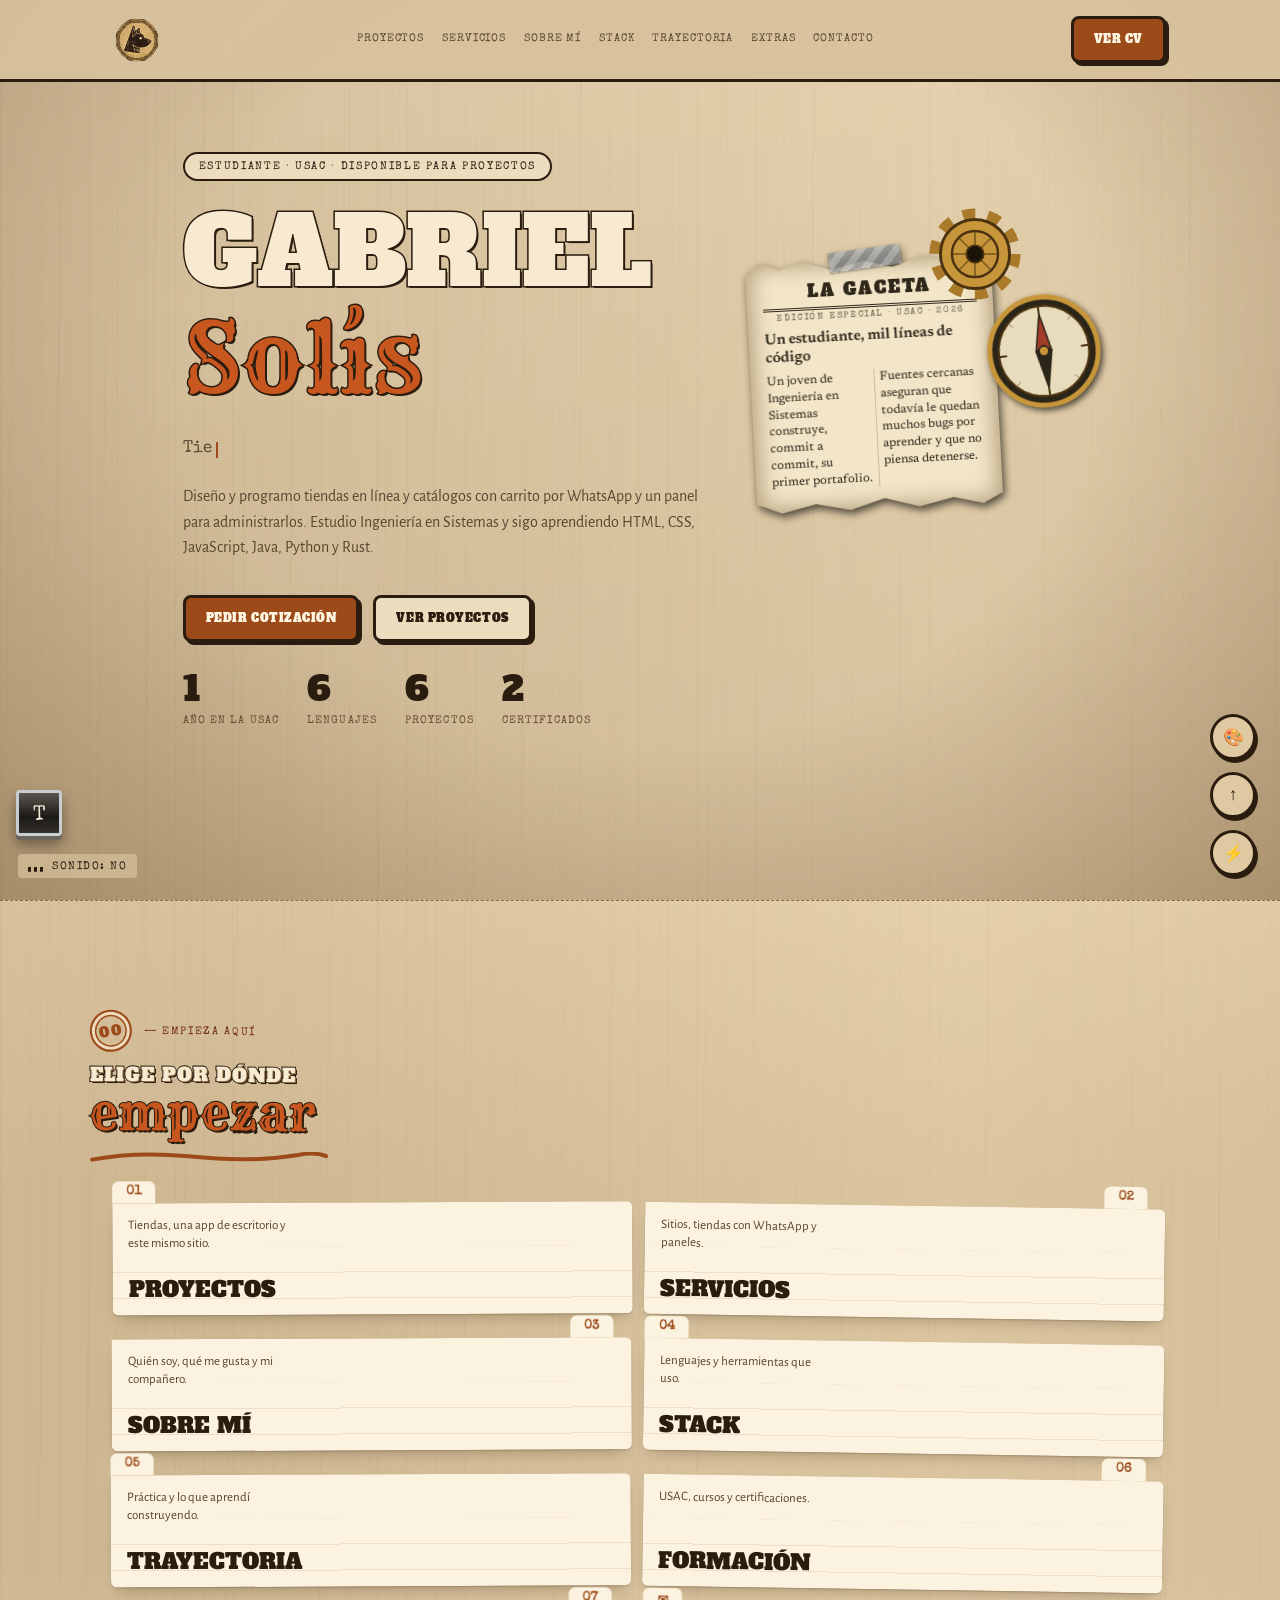
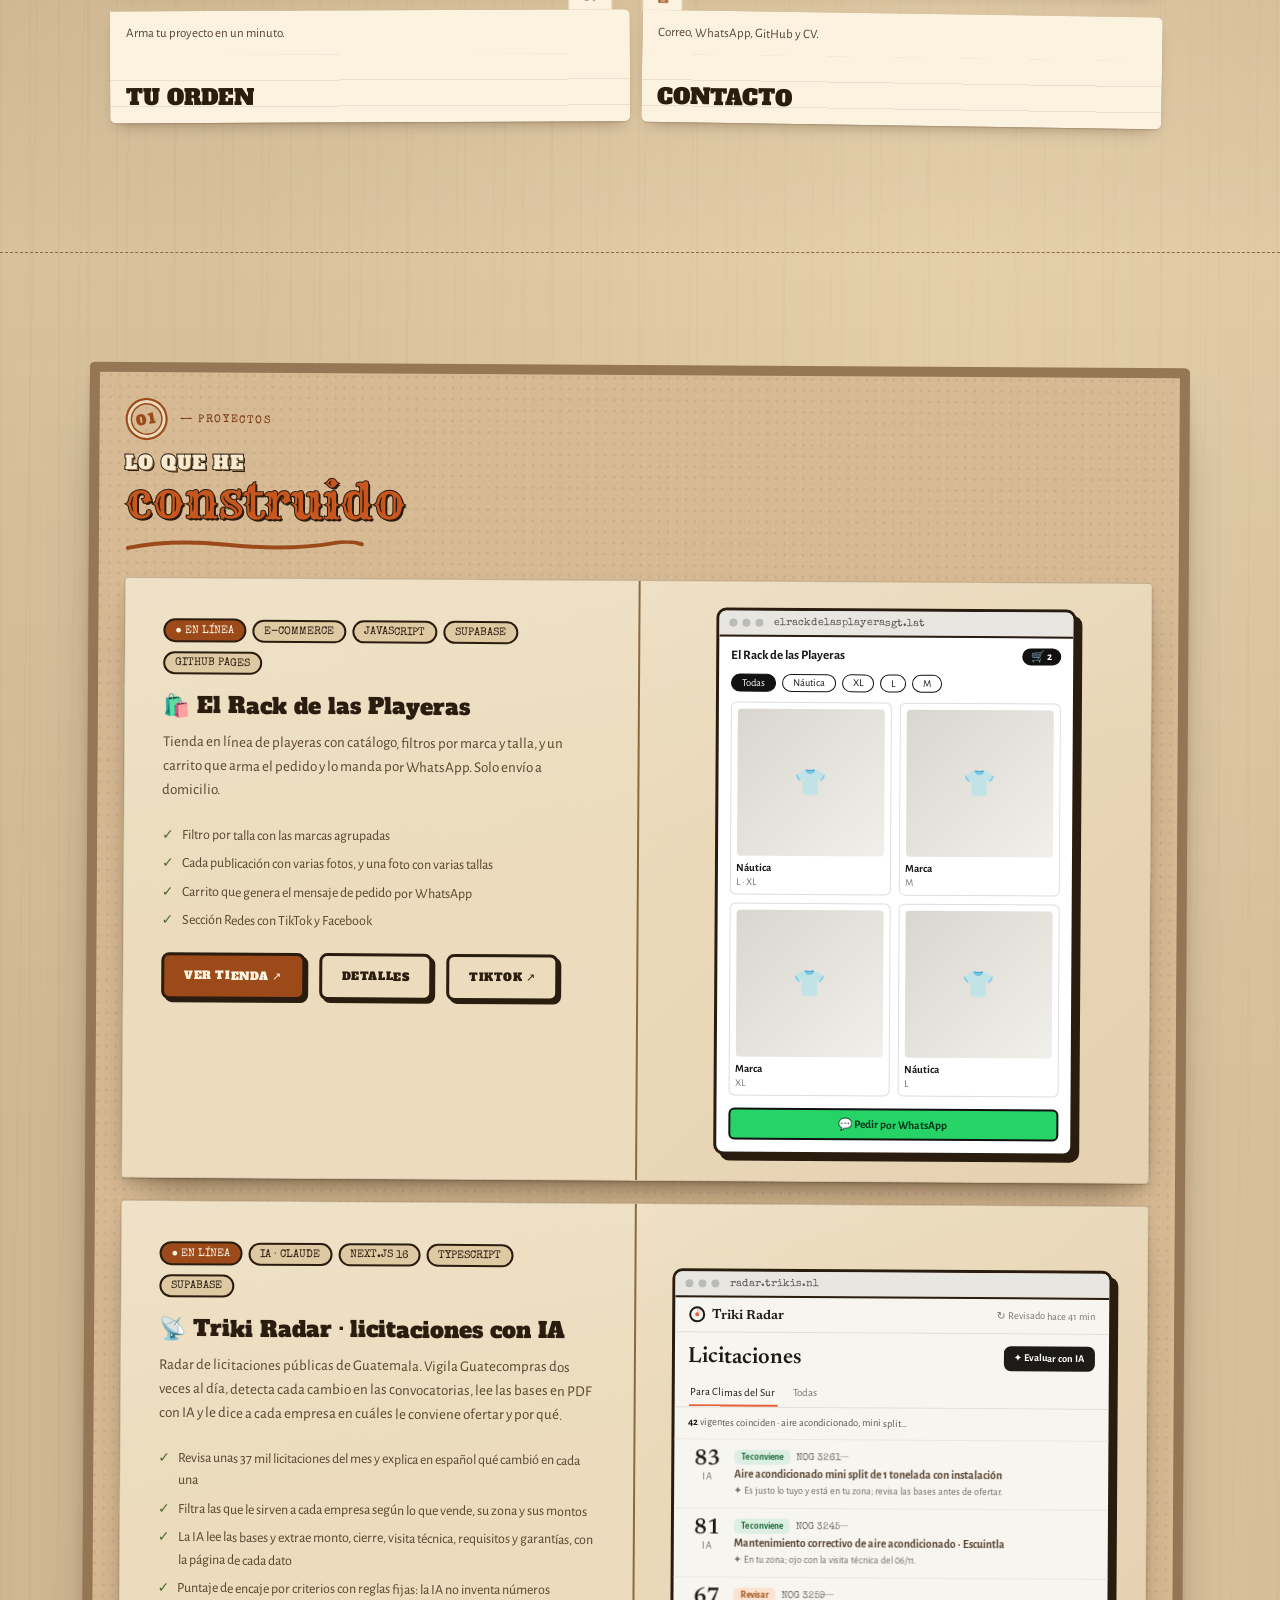
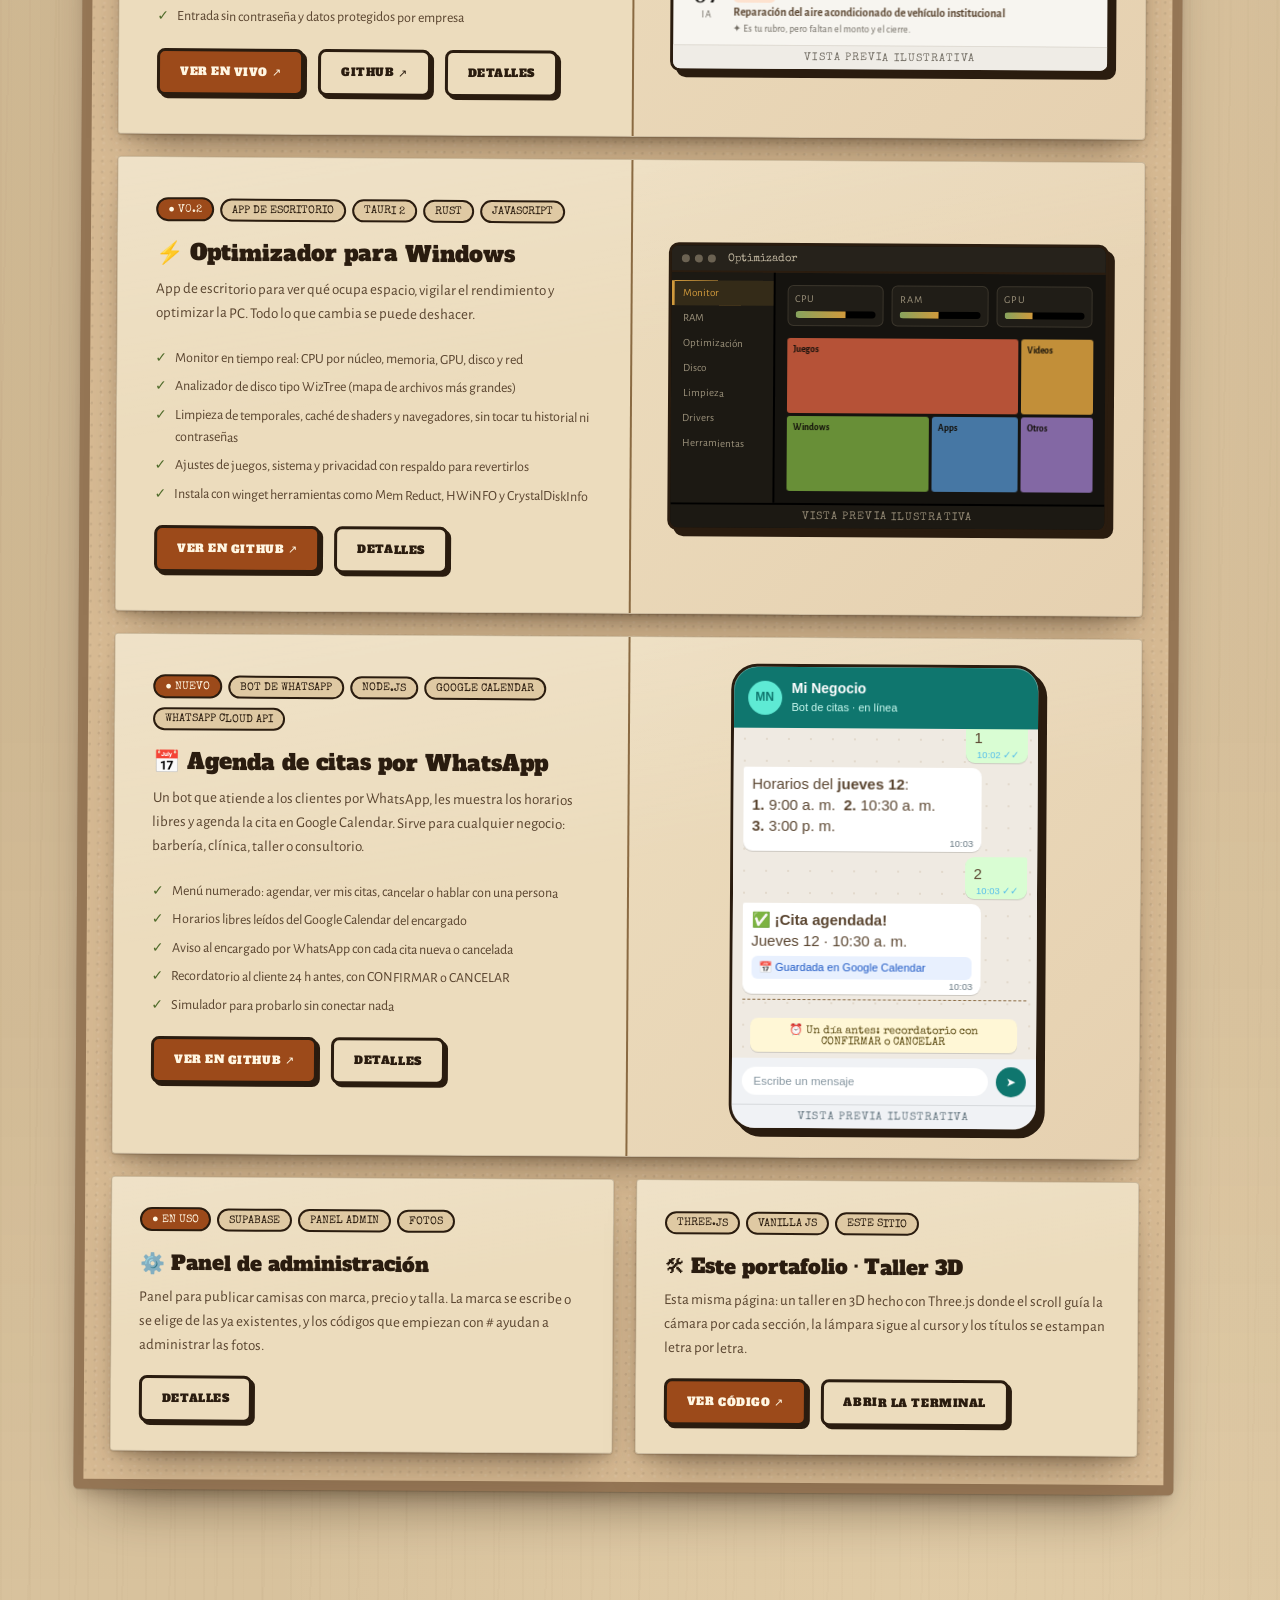
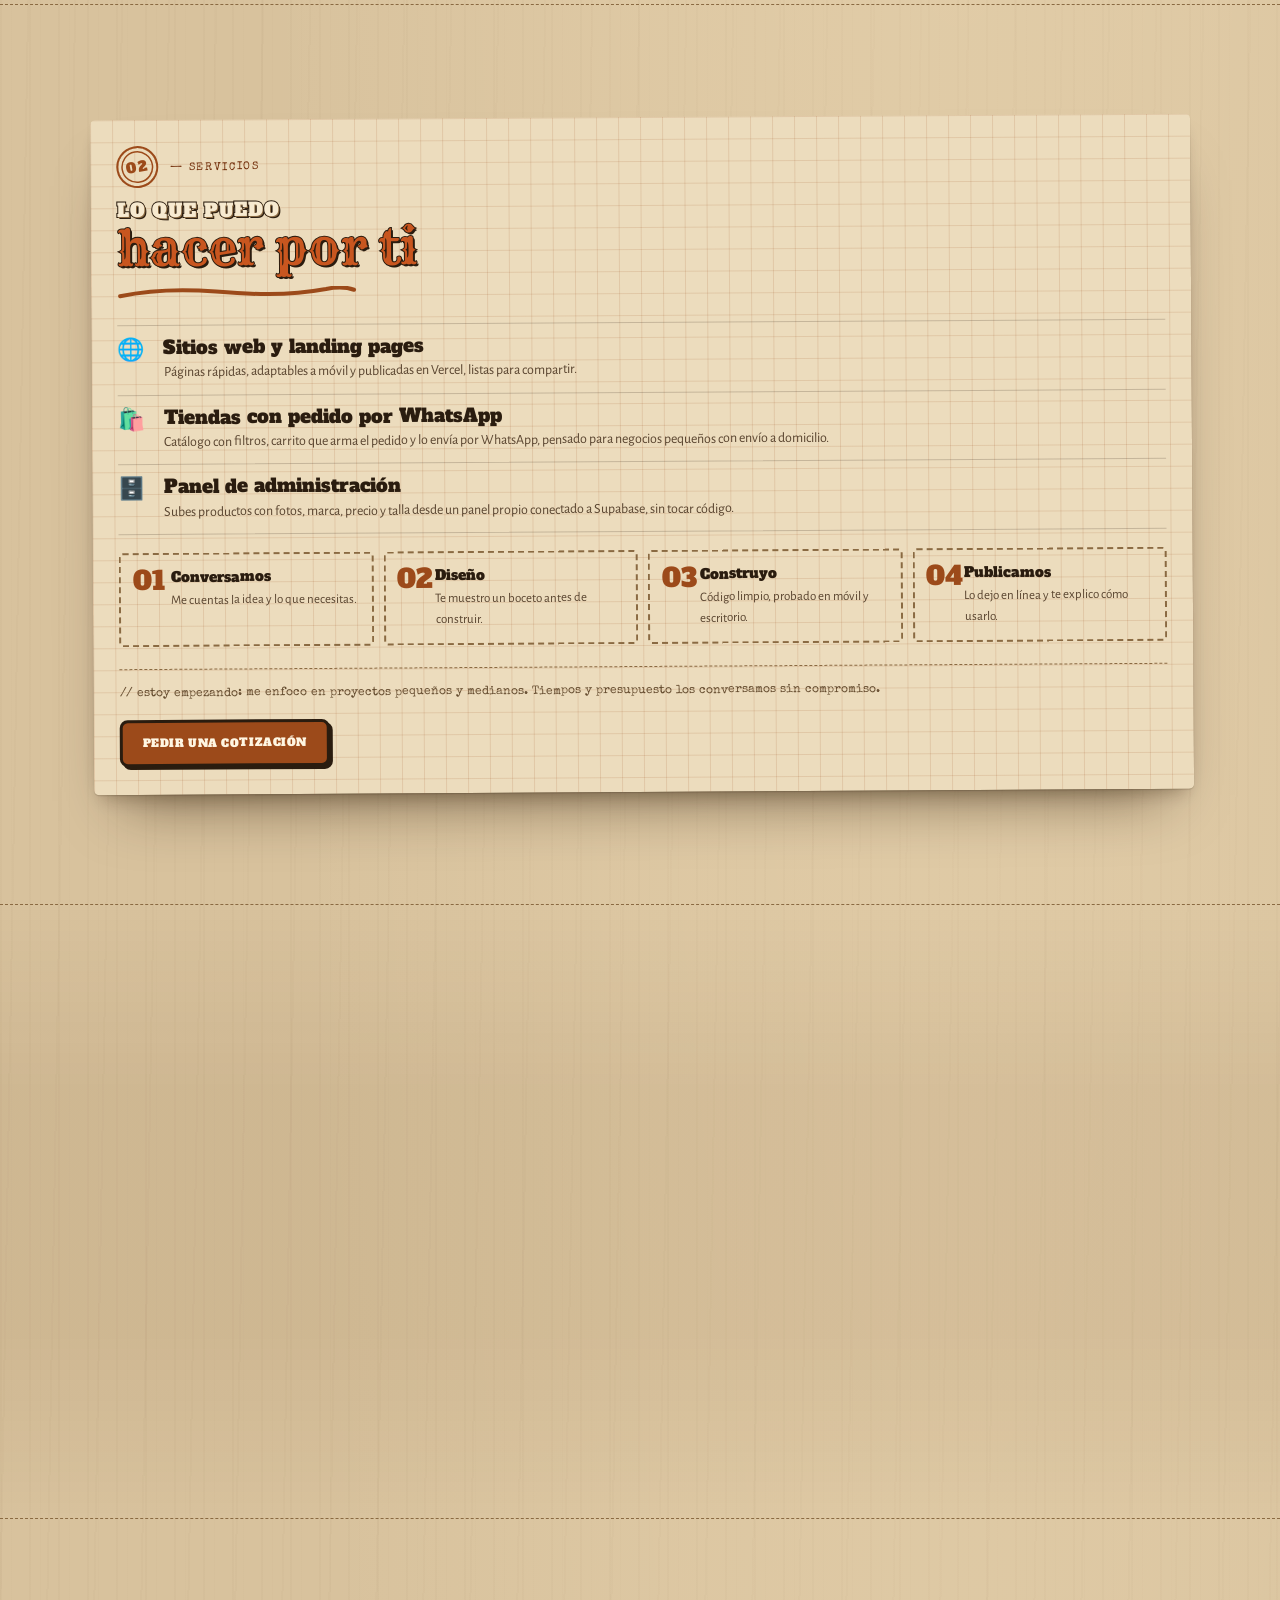
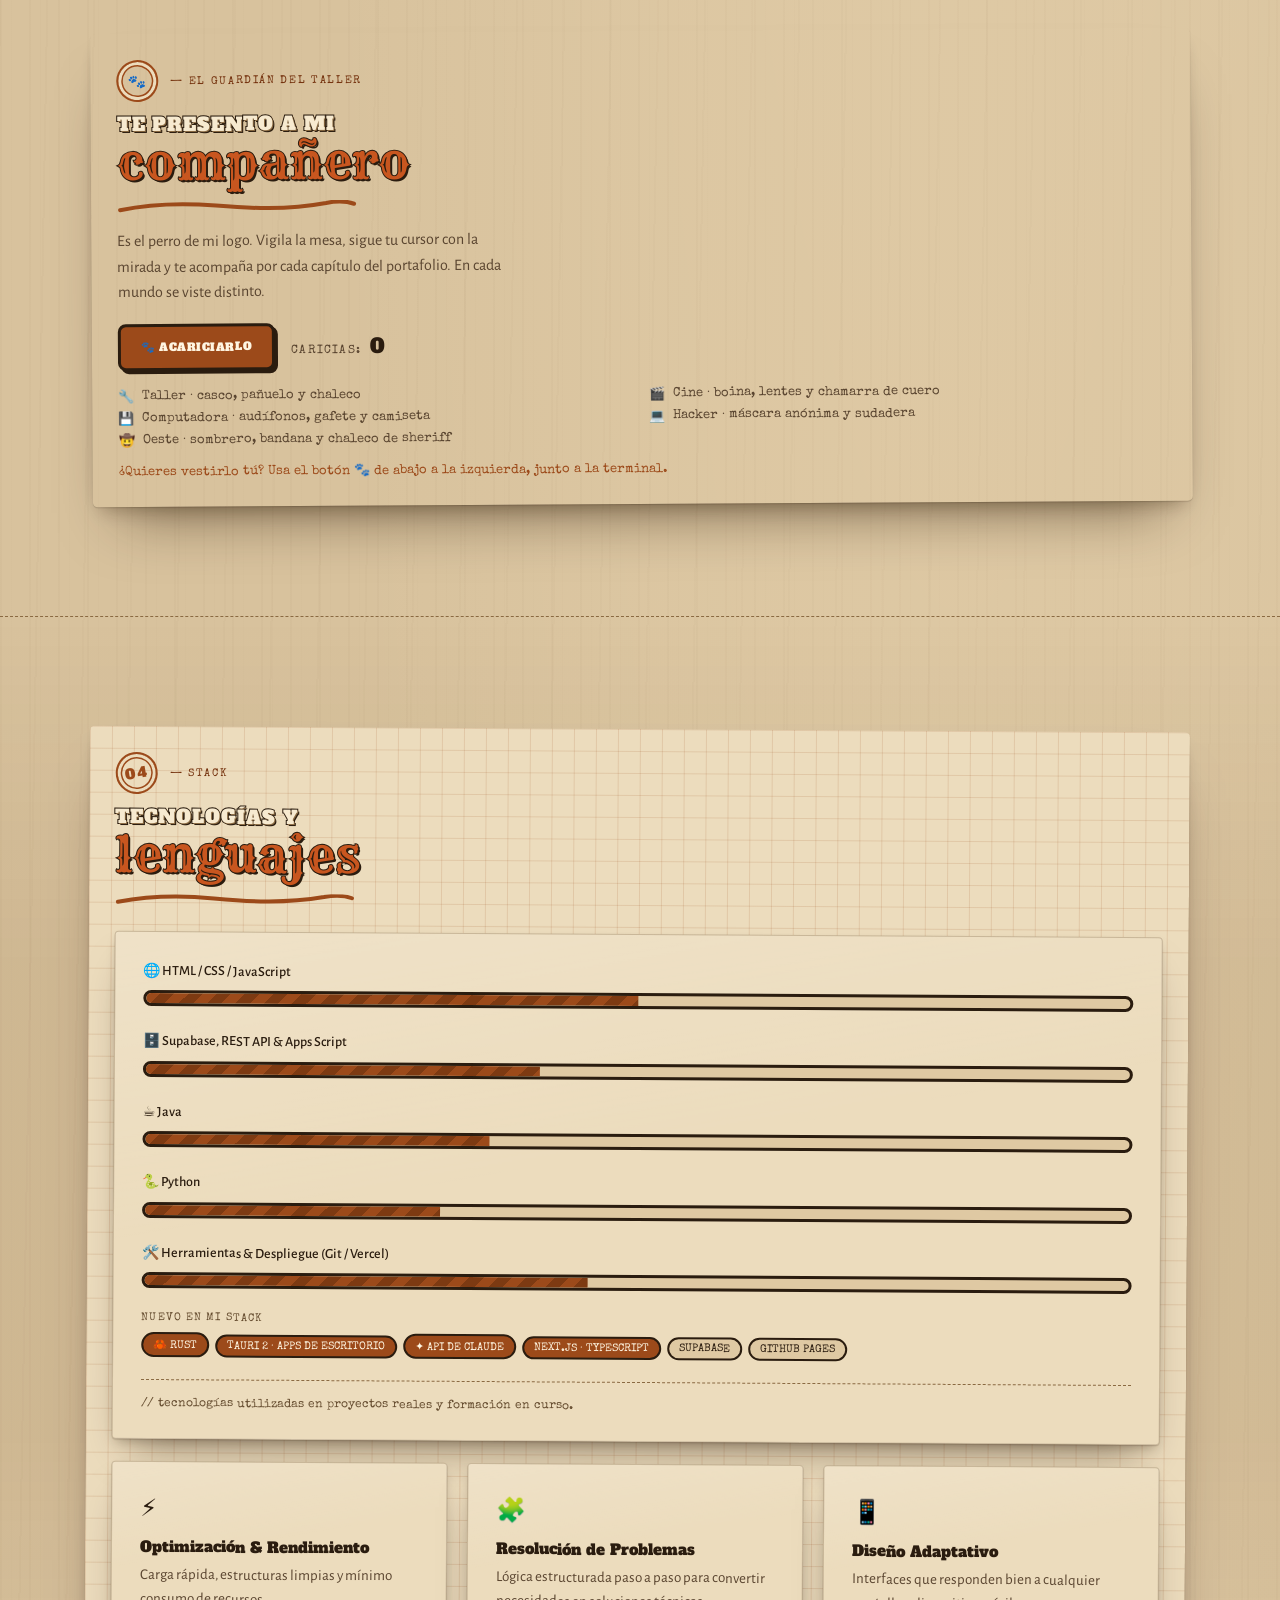
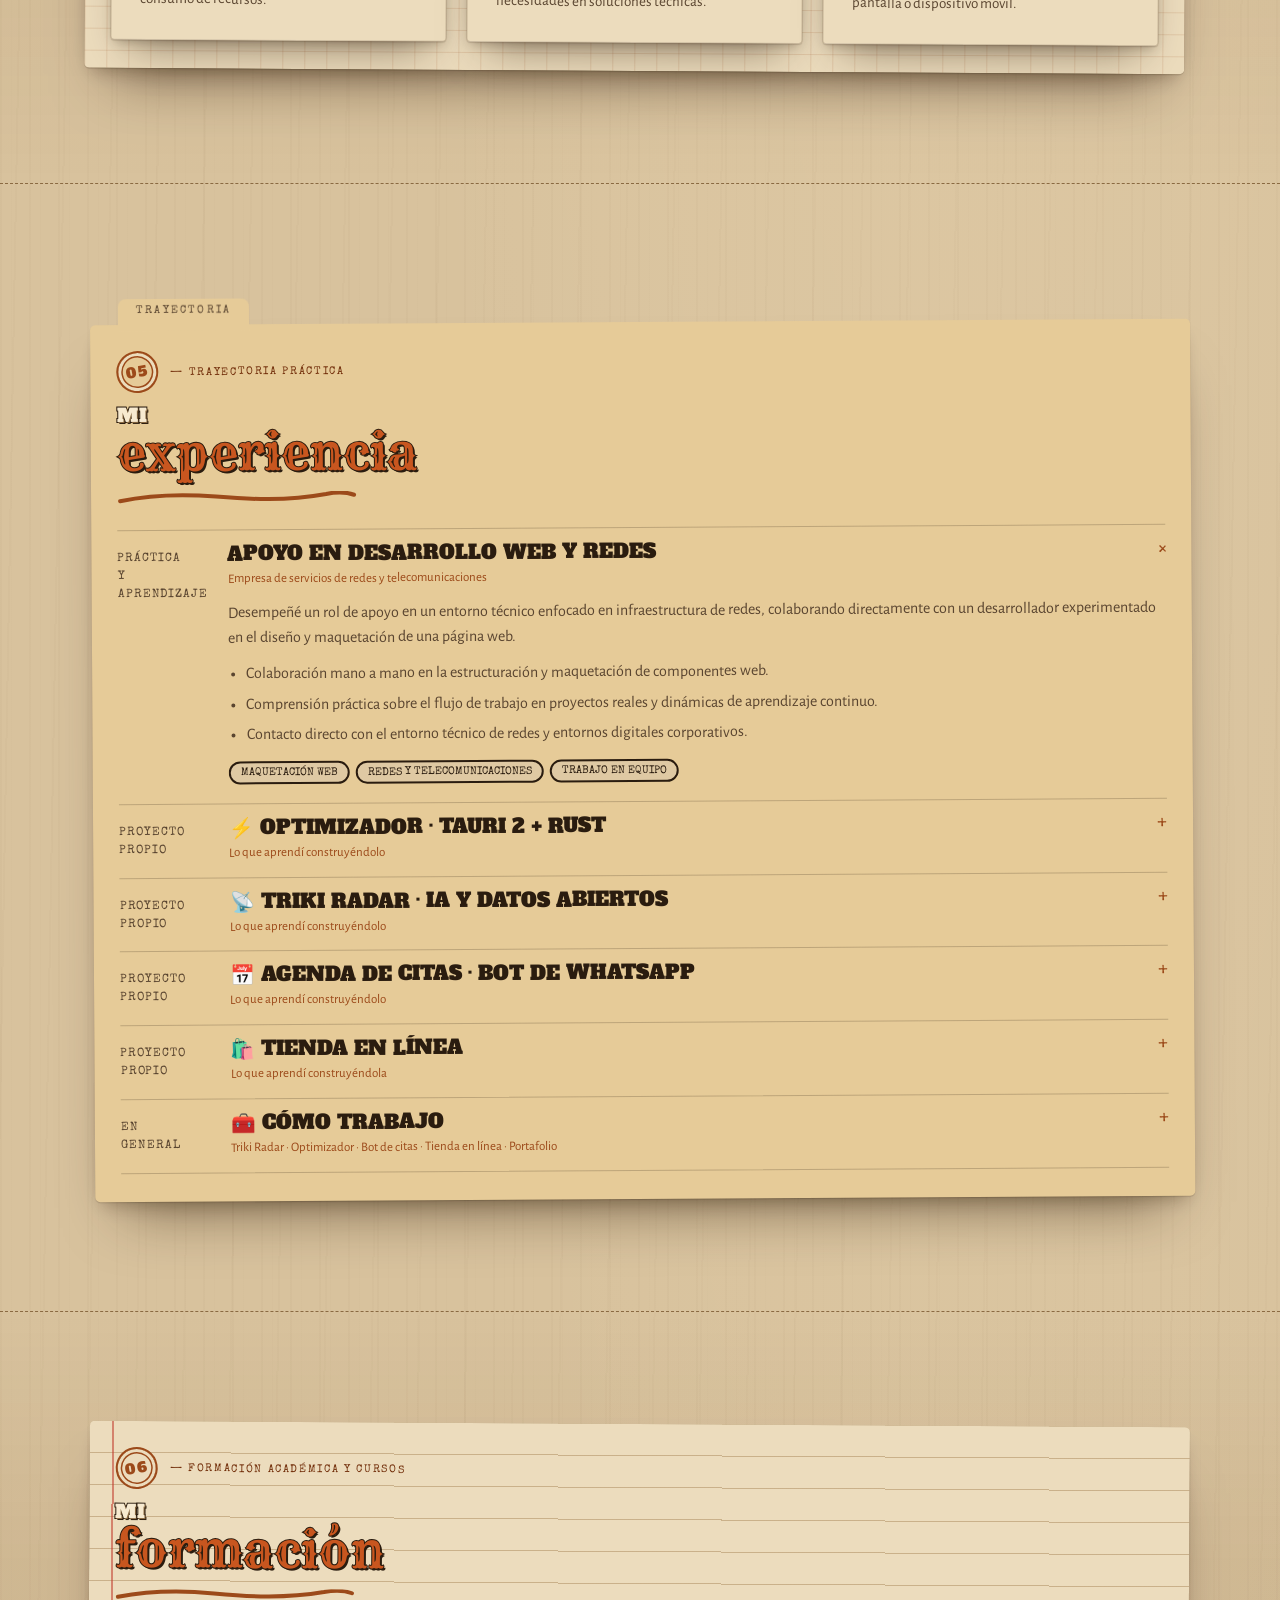
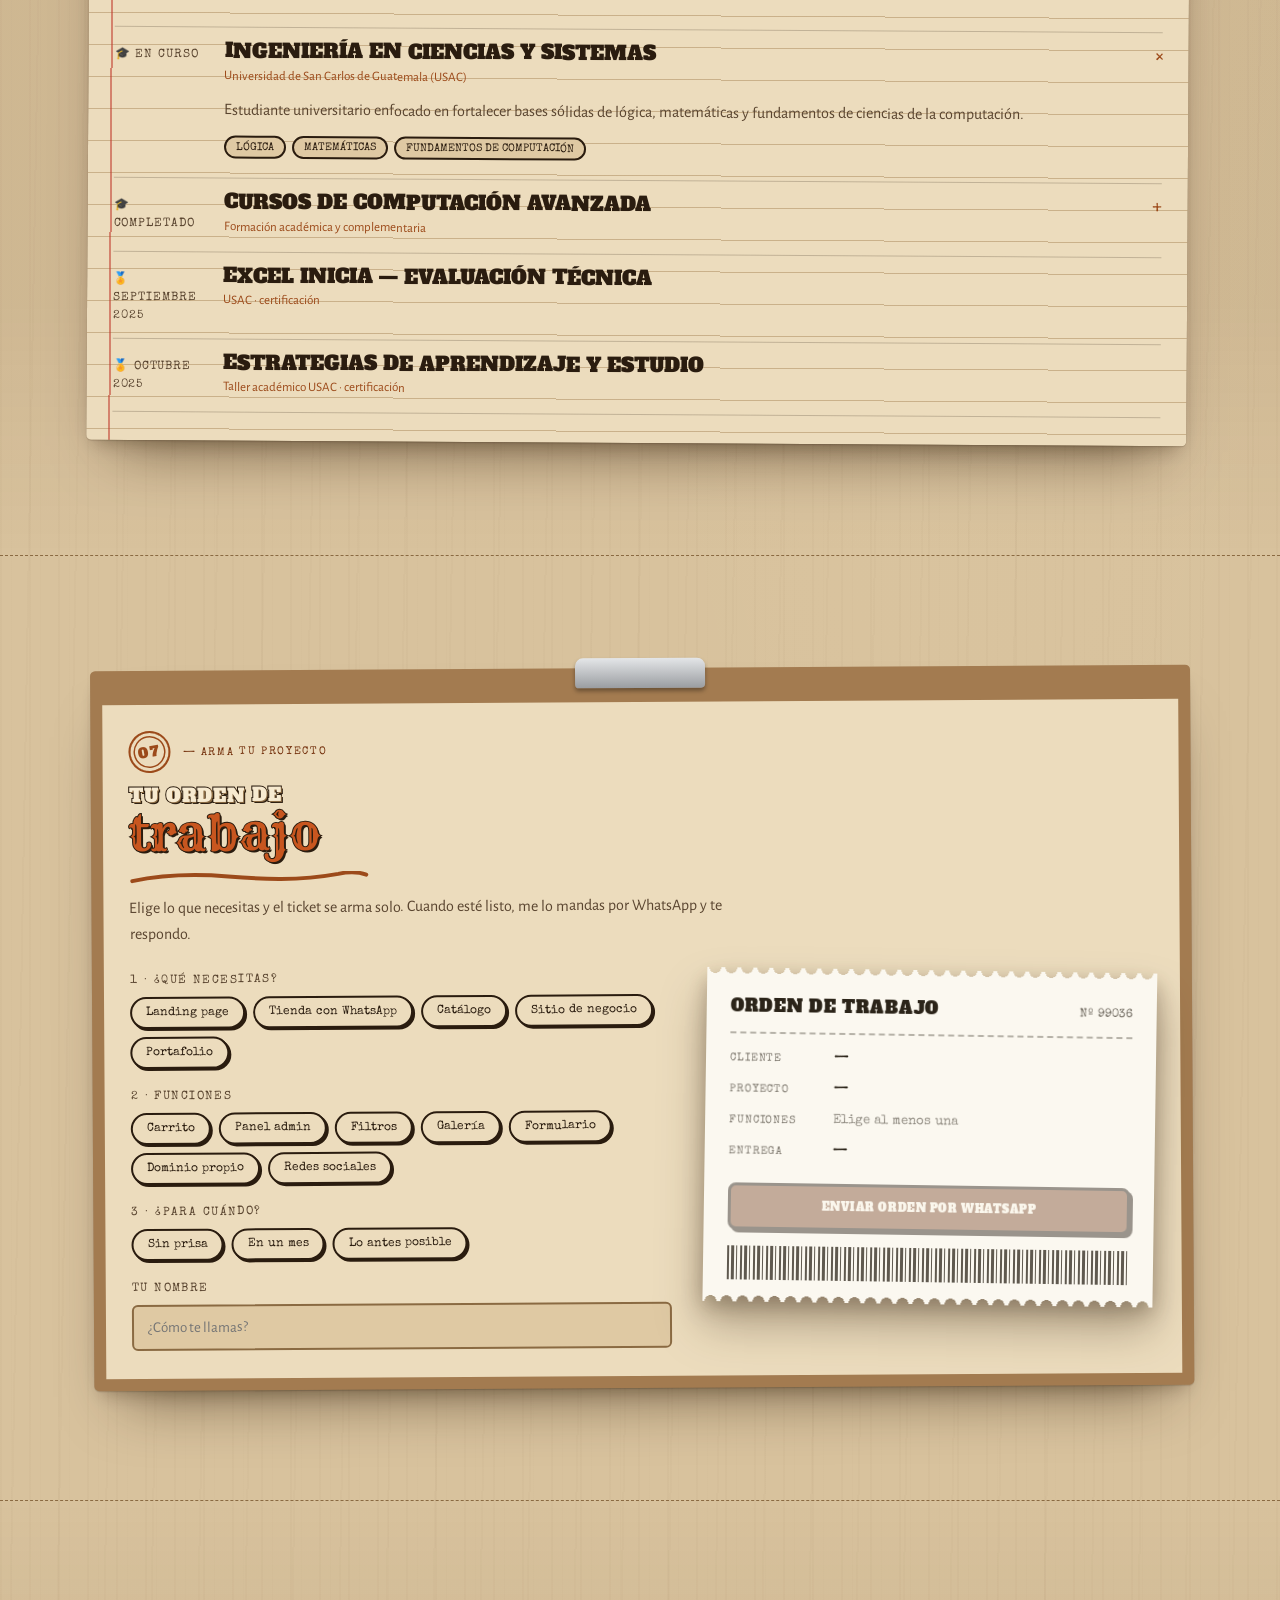
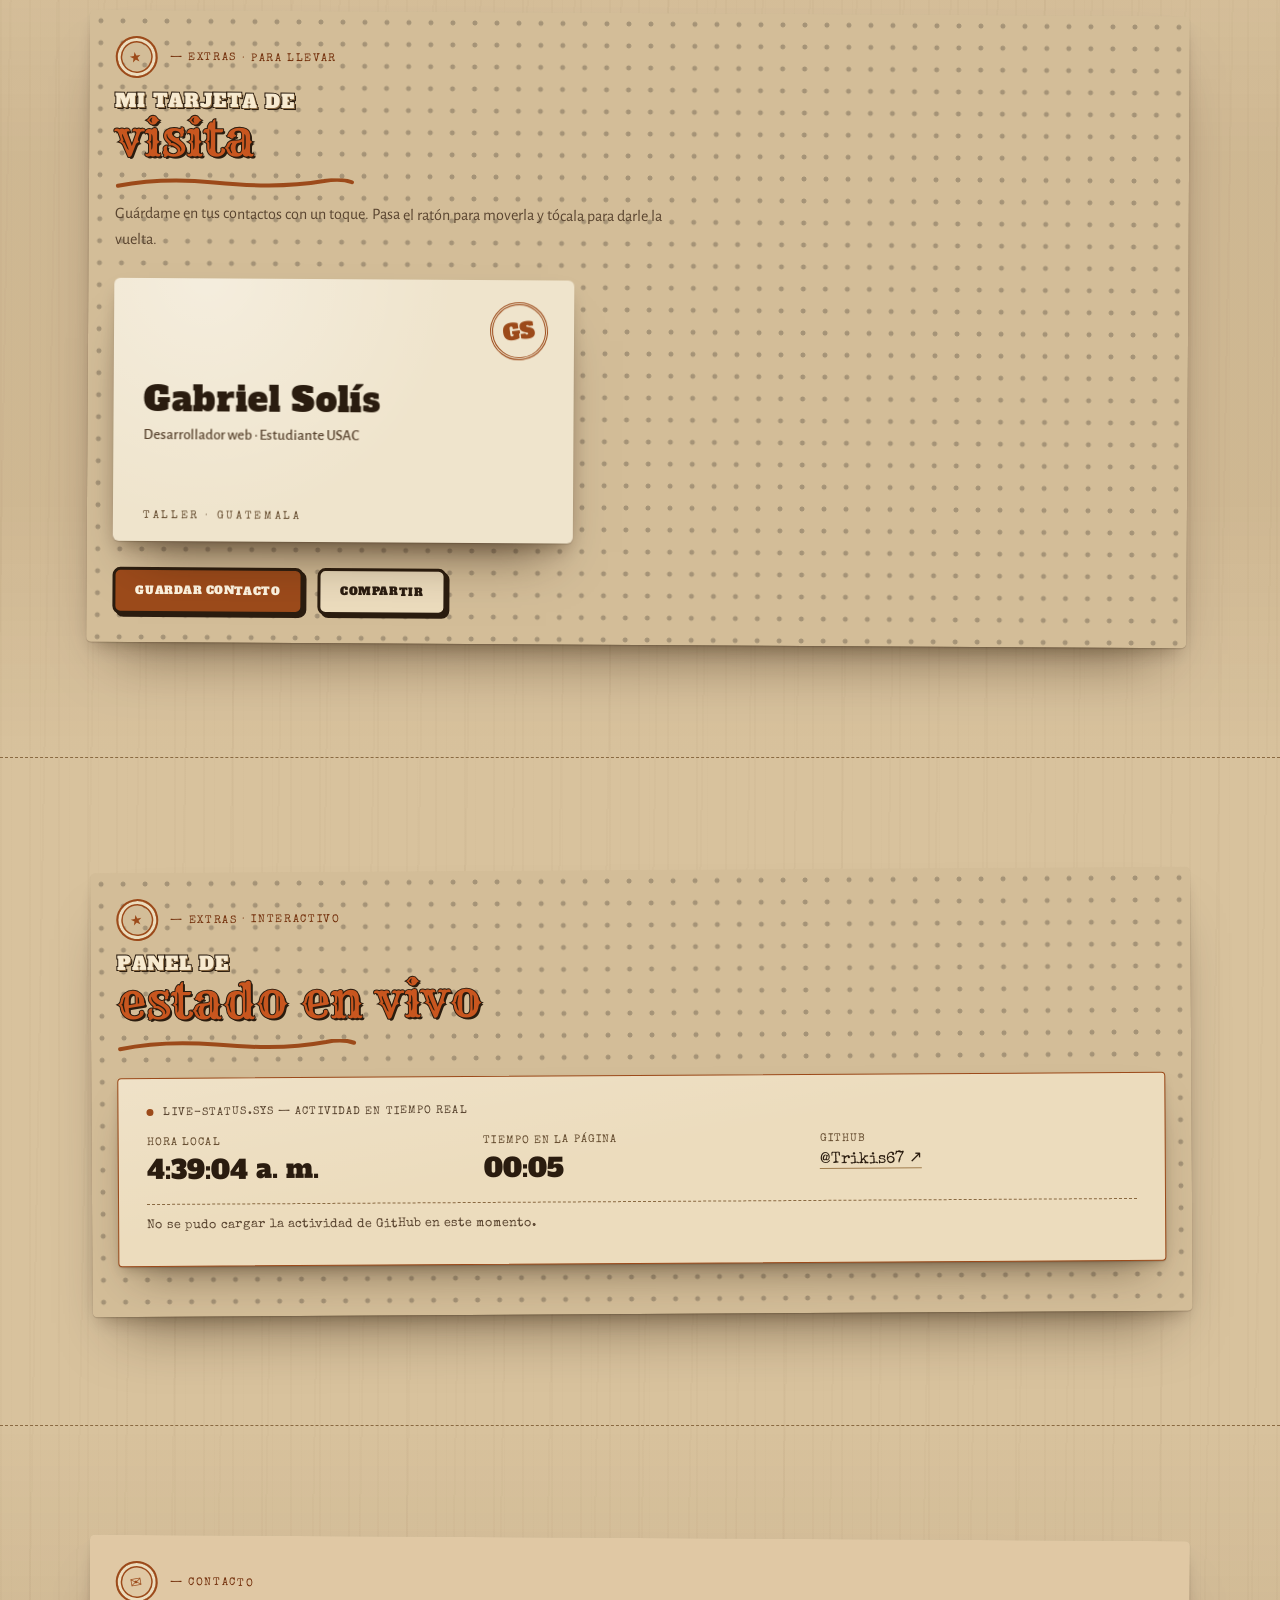
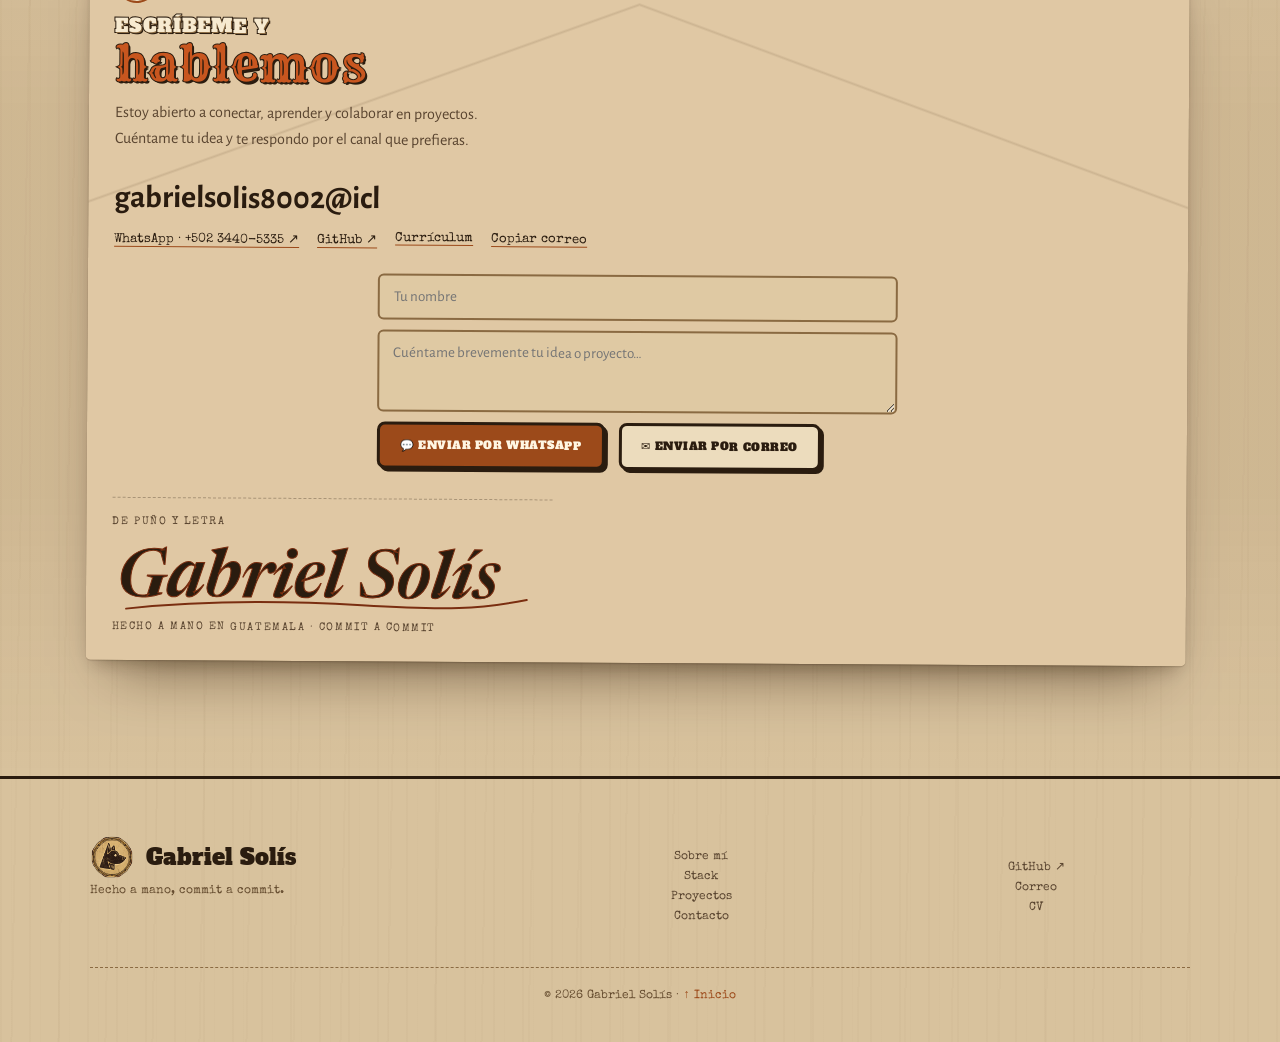
==== commit 2a8f37ab: "Agrega Triki Radar al portafolio - Tarjeta del radar de licitaciones con IA: vista ilustrativa del p" ====
--- a/index.html
+++ b/index.html
@@ -1126,8 +1126,35 @@
  .pc.feat .vis{padding:18px 12px}
 }
 @media(max-width:560px){#wardB{left:58px}}
+@media(max-width:760px){html:not(.has3d) #snd{left:58px}}
 /* Oeste: el texto del inicio sobre una hoja para que se lea encima de la madera */
 html.has3d body.theme-oeste .hero .hg>div:first-child{background:color-mix(in srgb,var(--panel) 92%,#0000);border:2px solid #3b2314;border-radius:6px;padding:26px 26px 22px;box-shadow:inset 0 0 40px rgb(120 60 10/.25),6px 6px 0 #3b2314}
+/* ===== Triki Radar: vista ilustrativa del panel de licitaciones ===== */
+.rd{width:100%;max-width:440px;background:#f7f5f0;color:#1d1b18;border:3px solid var(--ink);border-radius:10px;box-shadow:6px 6px 0 var(--ink);overflow:hidden;font:11.5px/1.4 "Alegreya Sans",system-ui,sans-serif}
+.rd-bar{display:flex;align-items:center;gap:5px;background:#e8e6e1;padding:7px 10px;border-bottom:2px solid var(--ink)}.rd-bar i{width:8px;height:8px;border-radius:50%;background:#bbb}.rd-bar b{margin-left:6px;font:400 10.5px var(--m);color:#555}
+.rd-top{display:flex;justify-content:space-between;align-items:center;padding:9px 14px;border-bottom:1px solid #e4e0d8}.rd-top em{font-style:normal;color:#7a756c;font-size:10.5px}
+.rd-logo{display:flex;align-items:center;gap:7px;font:600 13px "Newsreader",Georgia,serif}
+.rd-logo i{width:16px;height:16px;border-radius:50%;border:2px solid #1d1b18;position:relative;overflow:hidden;background:conic-gradient(from 0deg,#e8613a55,#0000 70deg)}
+.rd-logo i::after{content:"";position:absolute;inset:4px;border-radius:50%;background:#e8613a}
+.rd-h{display:flex;justify-content:space-between;align-items:center;padding:12px 14px 4px}.rd-h b{font:600 22px/1 "Newsreader",Georgia,serif}
+.rd-ia{background:#1d1b18;color:#fff;border-radius:7px;padding:5px 10px;font-size:10.5px;font-weight:700}
+.rd-tabs{display:flex;gap:14px;padding:6px 14px 0;border-bottom:1px solid #e4e0d8}.rd-tabs u{text-decoration:none;padding:5px 2px 7px;color:#7a756c;font-size:11px}.rd-tabs u.on{color:#1d1b18;box-shadow:inset 0 -2px 0 #e8613a}
+.rd-n{padding:8px 14px;color:#5c574f;font-size:10.5px}.rd-n b{color:#1d1b18}
+.rd-l{display:flex;flex-direction:column}
+.rd-r{display:grid;grid-template-columns:38px 1fr;gap:8px;padding:9px 14px;border-top:1px solid #ebe7df}
+.rd-s{text-align:center}.rd-s b{display:block;font:600 22px/1 "Newsreader",Georgia,serif}.rd-s small{color:#8a857c;font-size:9px;letter-spacing:.1em}
+.rd-ok{display:inline-block;background:#dcefe2;color:#1f6b3c;border-radius:5px;padding:1px 7px;font-size:9.5px;font-weight:700;margin-right:6px}.rd-ok.rv{background:#fde2cf;color:#9a4a12}
+.rd-r code{font:9.5px var(--m);color:#6d685f}
+.rd-r p{margin:3px 0 2px;font-weight:700;font-size:11.5px;line-height:1.3}.rd-r small{display:block;color:#6d685f;font-size:10px;line-height:1.35}
+.rd .app-cap{background:#efece6;color:#7a756c;border-top:1px solid #e0dcd4}
+@media (prefers-reduced-motion:no-preference){
+ .rd.play .rd-logo i{animation:rdSweep 2.4s linear infinite}@keyframes rdSweep{to{rotate:360deg}}
+ .rd.play .rd-r{opacity:0;translate:0 10px;animation:rdIn .45s cubic-bezier(.2,.8,.2,1) forwards;animation-delay:calc(var(--i)*.45s + .35s)}
+ .rd.play .rd-ia{animation:rdPulse 2.6s 1.8s ease-in-out infinite}@keyframes rdPulse{50%{box-shadow:0 0 0 4px #e8613a44}}
+}
+@keyframes rdIn{to{opacity:1;translate:0 0}}
+body.theme-cine .rd,body.theme-hacker .rd{box-shadow:6px 6px 0 #000}
+@media(max-width:560px){.rd{font-size:11px}.rd-h b{font-size:19px}.rd-top em{display:none}}
 </style>
 </head>
 <body>
@@ -1161,7 +1188,7 @@
   pc:'<div class="pc-scr"><pre class="in-txt"></pre><div class="pc-boot"><img class="in-logo" src="logo-160.png" alt=""><b>Gabriel<span>Solís</span></b><small>Portafolio · edición 2000</small><i><u></u></i></div></div>',
   hacker:'<div class="hk-scr"><pre class="in-txt"></pre></div>',
   oeste:'<div class="ow-sky"></div><div class="ow-mesa"></div><div class="ow-d l"></div><div class="ow-d r"></div><div class="ow-sg"><img class="in-logo" src="logo-160.png" alt=""><small>SALOON</small><b>Gabriel Solís</b><small>BIENVENIDO, FORASTERO</small></div><i class="ow-tw"></i>'};
- var LINES={pc:['GS BIOS 2000   (C) 2026 Gabriel Solís','','Procesador: Estudiante de Ingeniería USAC ...... OK','Memoria: 6 lenguajes ............................ OK','Unidad C: 4 proyectos ........................... OK','','C:\\> PORTAFOLIO.EXE_'],
+ var LINES={pc:['GS BIOS 2000   (C) 2026 Gabriel Solís','','Procesador: Estudiante de Ingeniería USAC ...... OK','Memoria: 6 lenguajes ............................ OK','Unidad C: 6 proyectos ........................... OK','','C:\\> PORTAFOLIO.EXE_'],
   hacker:['$ ssh gabriel@trikis.nl','> conectando al taller............ ok','> descifrando portafolio  [██████████] 100%','> acceso concedido. bienvenido._']};
  var worldOf=function(n){return n==='cine'||n==='pc'||n==='hacker'||n==='oeste'?n:'kraft'};
  var busy=false,skip=false,timers=[];
@@ -1255,6 +1282,24 @@
       <div class="shop-f"><u class="on">Todas</u><u>Náutica</u><u>XL</u><u>L</u><u>M</u></div>
       <div class="shop-g"><div><span class="im"></span><b>Náutica</b><small>L · XL</small></div><div><span class="im"></span><b>Marca</b><small>M</small></div><div><span class="im"></span><b>Marca</b><small>XL</small></div><div><span class="im"></span><b>Náutica</b><small>L</small></div></div>
       <div class="shop-w">💬 Pedir por WhatsApp</div></div></div>
+  </div>
+  <div class="card pc feat rad">
+    <div><span class="tg w">● En línea</span><span class="tg">IA · Claude</span><span class="tg">Next.js 16</span><span class="tg">TypeScript</span><span class="tg">Supabase</span>
+      <h3>📡 Triki Radar · licitaciones con IA</h3><p>Radar de licitaciones públicas de Guatemala. Vigila Guatecompras dos veces al día, detecta cada cambio en las convocatorias, lee las bases en PDF con IA y le dice a cada empresa en cuáles le conviene ofertar y por qué.</p>
+      <ul class="fl2"><li>Revisa unas 37 mil licitaciones del mes y explica en español qué cambió en cada una</li><li>Filtra las que le sirven a cada empresa según lo que vende, su zona y sus montos</li><li>La IA lee las bases y extrae monto, cierre, visita técnica, requisitos y garantías, con la página de cada dato</li><li>Puntaje de encaje por criterios con reglas fijas: la IA no inventa números</li><li>Entrada sin contraseña y datos protegidos por empresa</li></ul>
+      <div class="row"><a class="btn p" href="https://radar.trikis.nl" target="_blank" rel="noopener">Ver en vivo ↗</a><a class="btn" href="https://github.com/Trikis67/Proyecto-con-ia-integrado" target="_blank" rel="noopener">GitHub ↗</a><button class="btn" onclick="openModal('radar')">Detalles</button></div></div>
+    <div class="vis"><div class="rd" aria-hidden="true">
+      <div class="rd-bar"><i></i><i></i><i></i><b>radar.trikis.nl</b></div>
+      <div class="rd-top"><span class="rd-logo"><i></i>Triki Radar</span><em>↻ Revisado hace 41 min</em></div>
+      <div class="rd-h"><b>Licitaciones</b><span class="rd-ia">✦ Evaluar con IA</span></div>
+      <div class="rd-tabs"><u class="on">Para Climas del Sur</u><u>Todas</u></div>
+      <div class="rd-n"><b>42</b> vigentes coinciden · aire acondicionado, mini split…</div>
+      <div class="rd-l">
+        <div class="rd-r" style="--i:0"><div class="rd-s"><b data-to="83">83</b><small>IA</small></div><div><span class="rd-ok">Te conviene</span><code>NOG 3261····</code><p>Aire acondicionado mini split de 1 tonelada con instalación</p><small>✦ Es justo lo tuyo y está en tu zona; revisa las bases antes de ofertar.</small></div></div>
+        <div class="rd-r" style="--i:1"><div class="rd-s"><b data-to="81">81</b><small>IA</small></div><div><span class="rd-ok">Te conviene</span><code>NOG 3245····</code><p>Mantenimiento correctivo de aire acondicionado · Escuintla</p><small>✦ En tu zona; ojo con la visita técnica del 06/11.</small></div></div>
+        <div class="rd-r" style="--i:2"><div class="rd-s"><b data-to="67">67</b><small>IA</small></div><div><span class="rd-ok rv">Revisar</span><code>NOG 3259····</code><p>Reparación del aire acondicionado de vehículo institucional</p><small>✦ Es tu rubro, pero faltan el monto y el cierre.</small></div></div>
+      </div>
+      <div class="app-cap">Vista previa ilustrativa</div></div></div>
   </div>
   <div class="card pc feat opt">
     <div><span class="tg w">● v0.2</span><span class="tg">App de escritorio</span><span class="tg">Tauri 2</span><span class="tg">Rust</span><span class="tg">JavaScript</span>
@@ -1342,7 +1387,7 @@
     <div class="bar"><b>☕ Java</b><div><i data-f="35"></i></div></div>
     <div class="bar"><b>🐍 Python</b><div><i data-f="30"></i></div></div>
     <div class="bar"><b>🛠️ Herramientas &amp; Despliegue (Git / Vercel)</b><div><i data-f="45"></i></div></div>
-    <div style="margin:2px 0 16px"><small style="color:var(--muted2);font:11px var(--m);letter-spacing:.1em;text-transform:uppercase;display:block;margin-bottom:8px">Nuevo en mi stack</small><span class="tg w">🦀 Rust</span><span class="tg w">Tauri 2 · apps de escritorio</span><span class="tg">Supabase</span><span class="tg">GitHub Pages</span></div>
+    <div style="margin:2px 0 16px"><small style="color:var(--muted2);font:11px var(--m);letter-spacing:.1em;text-transform:uppercase;display:block;margin-bottom:8px">Nuevo en mi stack</small><span class="tg w">🦀 Rust</span><span class="tg w">Tauri 2 · apps de escritorio</span><span class="tg w">✦ API de Claude</span><span class="tg w">Next.js · TypeScript</span><span class="tg">Supabase</span><span class="tg">GitHub Pages</span></div>
     <div class="note">// tecnologías utilizadas en proyectos reales y formación en curso.</div>
   </div>
   <div class="grid">
@@ -1366,6 +1411,13 @@
       <li>Manejar permisos de administrador y pedirlos con un botón en la propia app.</li>
       <li>Escribir pruebas del lado de Rust con <code>cargo test</code> y organizar el código en módulos.</li></ul>
       <div class="tl-g"><span class="tg w">Rust</span><span class="tg w">Tauri 2</span><span class="tg">Windows (PDH, registro)</span><span class="tg">PowerShell</span><span class="tg">winget</span></div></div></article>
+    <article class="tl-r"><div class="tl-d">Proyecto<br>propio</div><div class="tl-b"><h3 class="tl-t">📡 Triki Radar · IA y datos abiertos</h3><div class="tl-o">Lo que aprendí construyéndolo</div><ul>
+      <li>Usar la API de Claude con salida estructurada (zod) para que cada análisis tenga siempre los mismos campos.</li>
+      <li>Diseñar el puntaje para que la IA no invente datos: reglas fijas por criterio y el código decide el veredicto.</li>
+      <li>Tratar el texto de un PDF como contenido y no como instrucciones (defensa contra prompt injection).</li>
+      <li>Detectar cambios con huellas SHA-256 y automatizar el recolector con GitHub Actions.</li>
+      <li>Seguridad por empresa con RLS en Supabase y costos de IA medidos y con límite diario.</li></ul>
+      <div class="tl-g"><span class="tg w">Next.js 16</span><span class="tg w">API de Claude</span><span class="tg">TypeScript</span><span class="tg">Supabase</span><span class="tg">GitHub Actions</span></div></div></article>
     <article class="tl-r"><div class="tl-d">Proyecto<br>propio</div><div class="tl-b"><h3 class="tl-t">📅 Agenda de citas · bot de WhatsApp</h3><div class="tl-o">Lo que aprendí construyéndolo</div><ul>
       <li>Recibir mensajes con un webhook y validar la firma que manda Meta.</li>
       <li>Leer los horarios ocupados de Google Calendar y crear eventos con una cuenta de servicio.</li>
@@ -1377,7 +1429,7 @@
       <li>Pensar el producto desde quien compra: filtros por marca y talla, carrito y pedido por WhatsApp.</li>
       <li>Construir un panel de administración para que el negocio se actualice solo.</li></ul>
       <div class="tl-g"><span class="tg">Supabase</span><span class="tg">GitHub Pages</span></div></div></article>
-    <article class="tl-r"><div class="tl-d">En<br>general</div><div class="tl-b"><h3 class="tl-t">🧰 Cómo trabajo</h3><div class="tl-o">Optimizador · Bot de citas · Tienda en línea · Portafolio</div><ul>
+    <article class="tl-r"><div class="tl-d">En<br>general</div><div class="tl-b"><h3 class="tl-t">🧰 Cómo trabajo</h3><div class="tl-o">Triki Radar · Optimizador · Bot de citas · Tienda en línea · Portafolio</div><ul>
       <li>Dividir un proyecto grande en piezas pequeñas y probarlas una por una.</li>
       <li>Usar Git y GitHub como diario del trabajo, commit a commit.</li>
       <li>Pensar en el usuario: avisos claros, ayudas y cambios reversibles.</li></ul></div></article>
@@ -1513,6 +1565,7 @@
 
 /* Modales */
 const MD={rack:['El Rack de las Playeras','Tienda en línea pensada para vender por WhatsApp: catálogo con filtros por marca y talla (las marcas se agrupan juntas), publicaciones con varias fotos, una misma foto disponible en varias tallas, y un carrito que arma el pedido y lo envía por WhatsApp. Solo hay envío a domicilio. Publicada en GitHub Pages con dominio propio.',['HTML5','CSS3','JavaScript','Supabase','GitHub Pages','WhatsApp']],
+ radar:['Triki Radar · licitaciones públicas con IA','Aplicación web hecha con Next.js 16, TypeScript y Supabase. Un recolector baja los datos abiertos de Guatecompras dos veces al día con GitHub Actions, guarda una huella de cada licitación y, cuando cambia, compara campo por campo para explicar qué cambió. Cada empresa llena su perfil (qué vende, zonas y montos) y ve solo las licitaciones que le sirven, con un puntaje estimado. Cuando la persona sube las bases en PDF, la IA de Claude extrae monto, cierre, visita técnica, requisitos y garantías con la página de cada dato, y califica el encaje por criterios con reglas fijas para no inventar números. Tiene entrada sin contraseña, reglas de seguridad por empresa (RLS), límite de usos de IA al día y 17 pruebas automáticas.',['Next.js 16','React 19','TypeScript','Supabase','API de Claude','zod','GitHub Actions','Vercel']],
  agenda:['Agenda de citas por WhatsApp','Bot hecho en Node.js con la API oficial de WhatsApp (Meta) y Google Calendar. El cliente escribe "hola", elige servicio, día y hora con números, y la cita queda en el calendario del encargado. Si el encargado bloquea un horario en su calendario, el bot ya no lo ofrece. Avisa al encargado de cada cita nueva o cancelada y manda un recordatorio al cliente antes de la cita. Todo el negocio (nombre, horario, servicios y duración) se cambia en un solo archivo.',['Node.js','Express','WhatsApp Cloud API','Google Calendar API','Luxon','node-cron']],
  opt:['Optimizador para Windows','App de escritorio hecha con Tauri 2: la interfaz es HTML, CSS y JavaScript y el motor está en Rust. Mide el rendimiento en tiempo real, analiza el disco con un mapa tipo WizTree, limpia archivos temporales y cachés, y aplica ajustes de juegos, sistema, privacidad y servicios con ayudas (?) y recomendaciones según tu equipo. Guarda un respaldo en %LOCALAPPDATA% para deshacerlo todo. Necesita permisos de administrador para muchas funciones. Versión actual: v0.2.',['Tauri 2','Rust','JavaScript','sysinfo + PDH','PowerShell','winget']],
  admin:['Panel de administración','Zona privada para subir y gestionar camisas: marca (escrita o elegida de las existentes), precio, talla y varias fotos por publicación. Productos y fotos viven en Supabase, así que la tienda se actualiza sin tocar el código.',['Supabase','JavaScript','Storage de fotos','Códigos #']]};
@@ -1739,7 +1792,7 @@
  let q=0;const upd=()=>{q=0;const h=H.scrollHeight-innerHeight;bar.style.transform='scaleX('+(h>0?Math.min(1,scrollY/h):0).toFixed(4)+')'};
  addEventListener('scroll',()=>{if(!q)q=requestAnimationFrame(upd)},{passive:true});upd();
  const st=document.createElement('div');st.className='stats';
- st.innerHTML=[[1,'año en la USAC'],[6,'lenguajes'],[5,'proyectos'],[2,'certificados']].map(a=>`<div><b data-n="${a[0]}">0</b><small>${a[1]}</small></div>`).join('');$('.hero .row').after(st);
+ st.innerHTML=[[1,'año en la USAC'],[6,'lenguajes'],[6,'proyectos'],[2,'certificados']].map(a=>`<div><b data-n="${a[0]}">0</b><small>${a[1]}</small></div>`).join('');$('.hero .row').after(st);
  const count=el=>{const n=+el.dataset.n,s=performance.now();(function f(){const k=Math.min(1,(performance.now()-s)/1200);el.textContent=Math.round(n*(1-Math.pow(1-k,3)));if(k<1)requestAnimationFrame(f)})()};
  const run=()=>{st.querySelectorAll('[data-n]').forEach(count)};
  if(H.classList.contains('bb'))new MutationObserver((m,o)=>{if(!H.classList.contains('bb')){o.disconnect();setTimeout(run,300)}}).observe(H,{attributes:true,attributeFilter:['class']});else setTimeout(run,300);
@@ -1871,5 +1924,11 @@
  const run=()=>{w.classList.remove('play');void w.offsetWidth;w.classList.add('play');clearTimeout(t);t=setTimeout(()=>{if(vis)run()},11000)};
  new IntersectionObserver(e=>{vis=e[0].isIntersecting;if(vis)run();else clearTimeout(t)},{threshold:.35}).observe(w)})();
 </script>
+<script>
+/* Triki Radar: las filas entran y el puntaje sube cuando la tarjeta se ve */
+(function(){const w=document.querySelector('.rd');if(!w||!('IntersectionObserver' in window))return;const red=matchMedia('(prefers-reduced-motion:reduce)').matches;let done=false;
+ new IntersectionObserver(e=>{if(!e[0].isIntersecting||done)return;done=true;w.classList.add('play');if(red)return;
+  w.querySelectorAll('[data-to]').forEach((b,i)=>{const to=+b.dataset.to,t0=performance.now()+350+i*450;b.textContent='0';const st=n=>{const k=Math.min(1,Math.max(0,(n-t0)/700));b.textContent=Math.round(to*(1-Math.pow(1-k,3)));if(k<1)requestAnimationFrame(st)};requestAnimationFrame(st)})},{threshold:.35}).observe(w)})();
+</script>
 </body>
 </html>
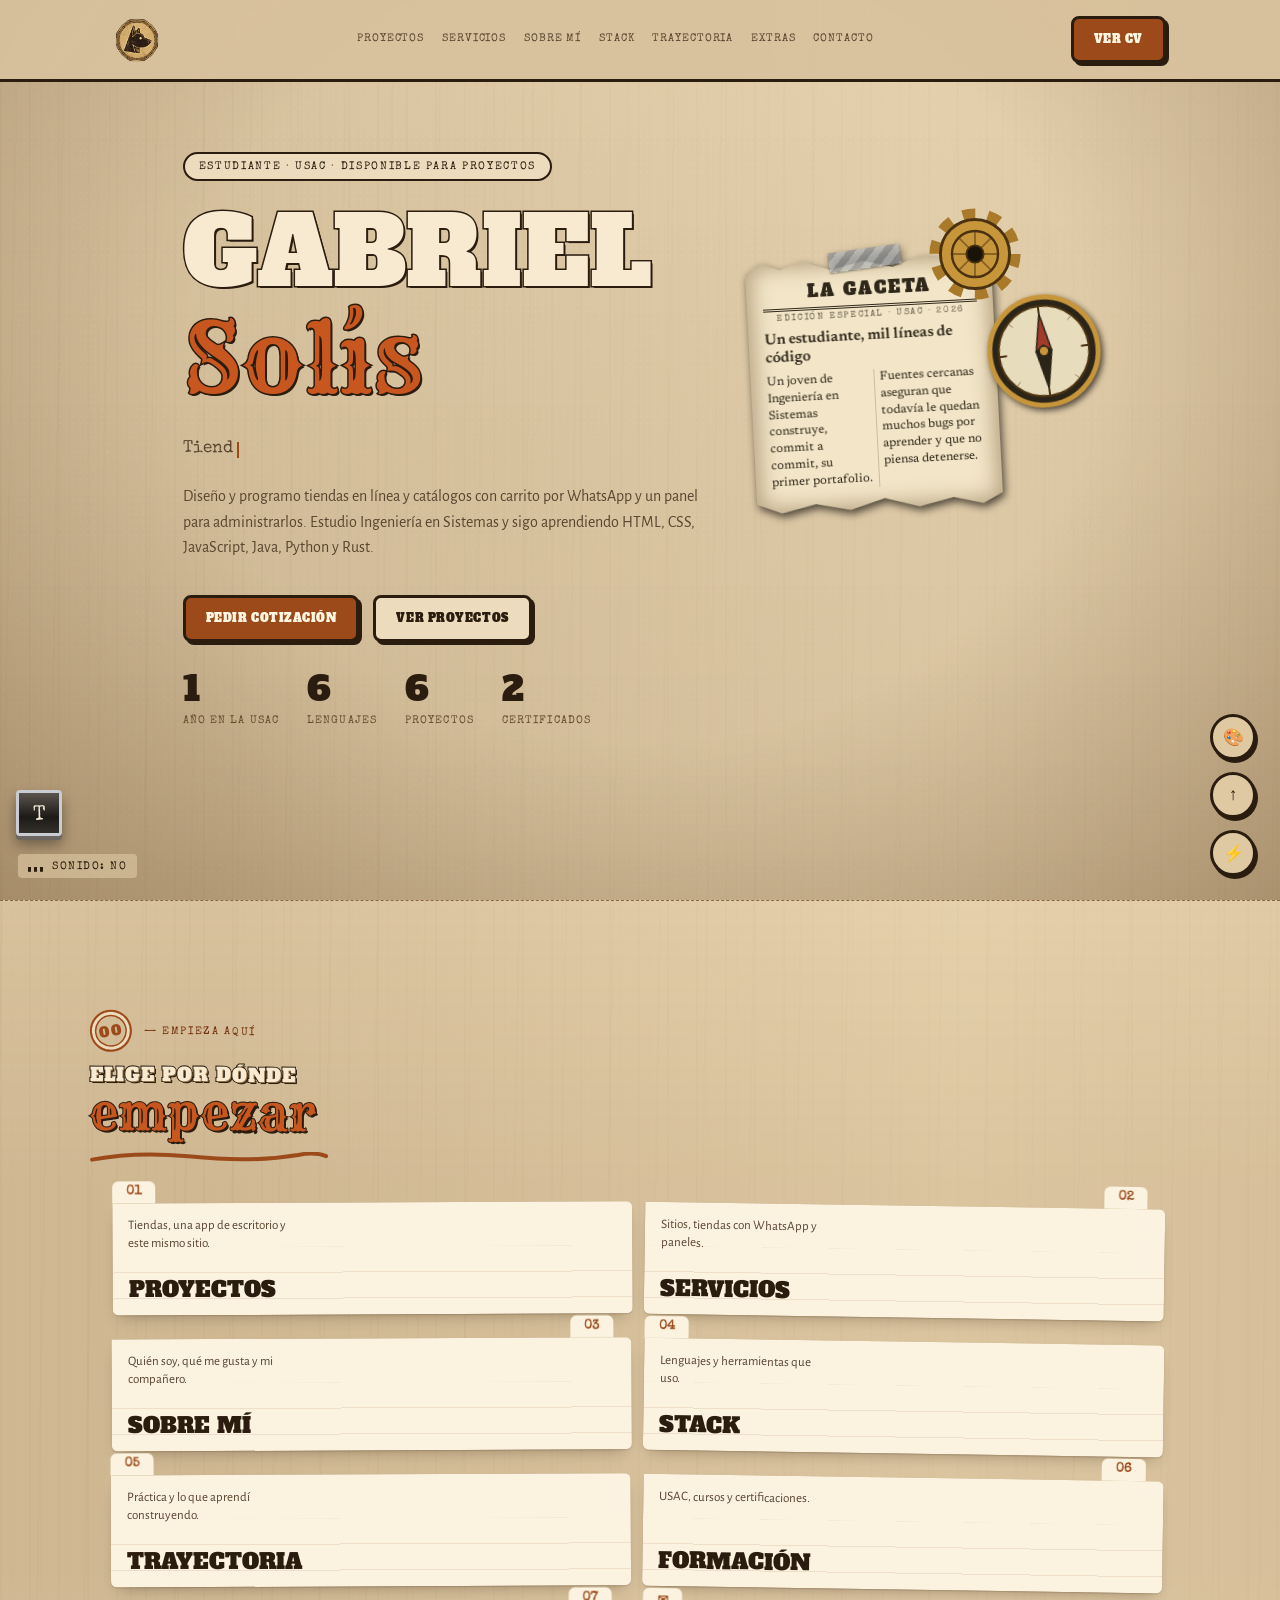
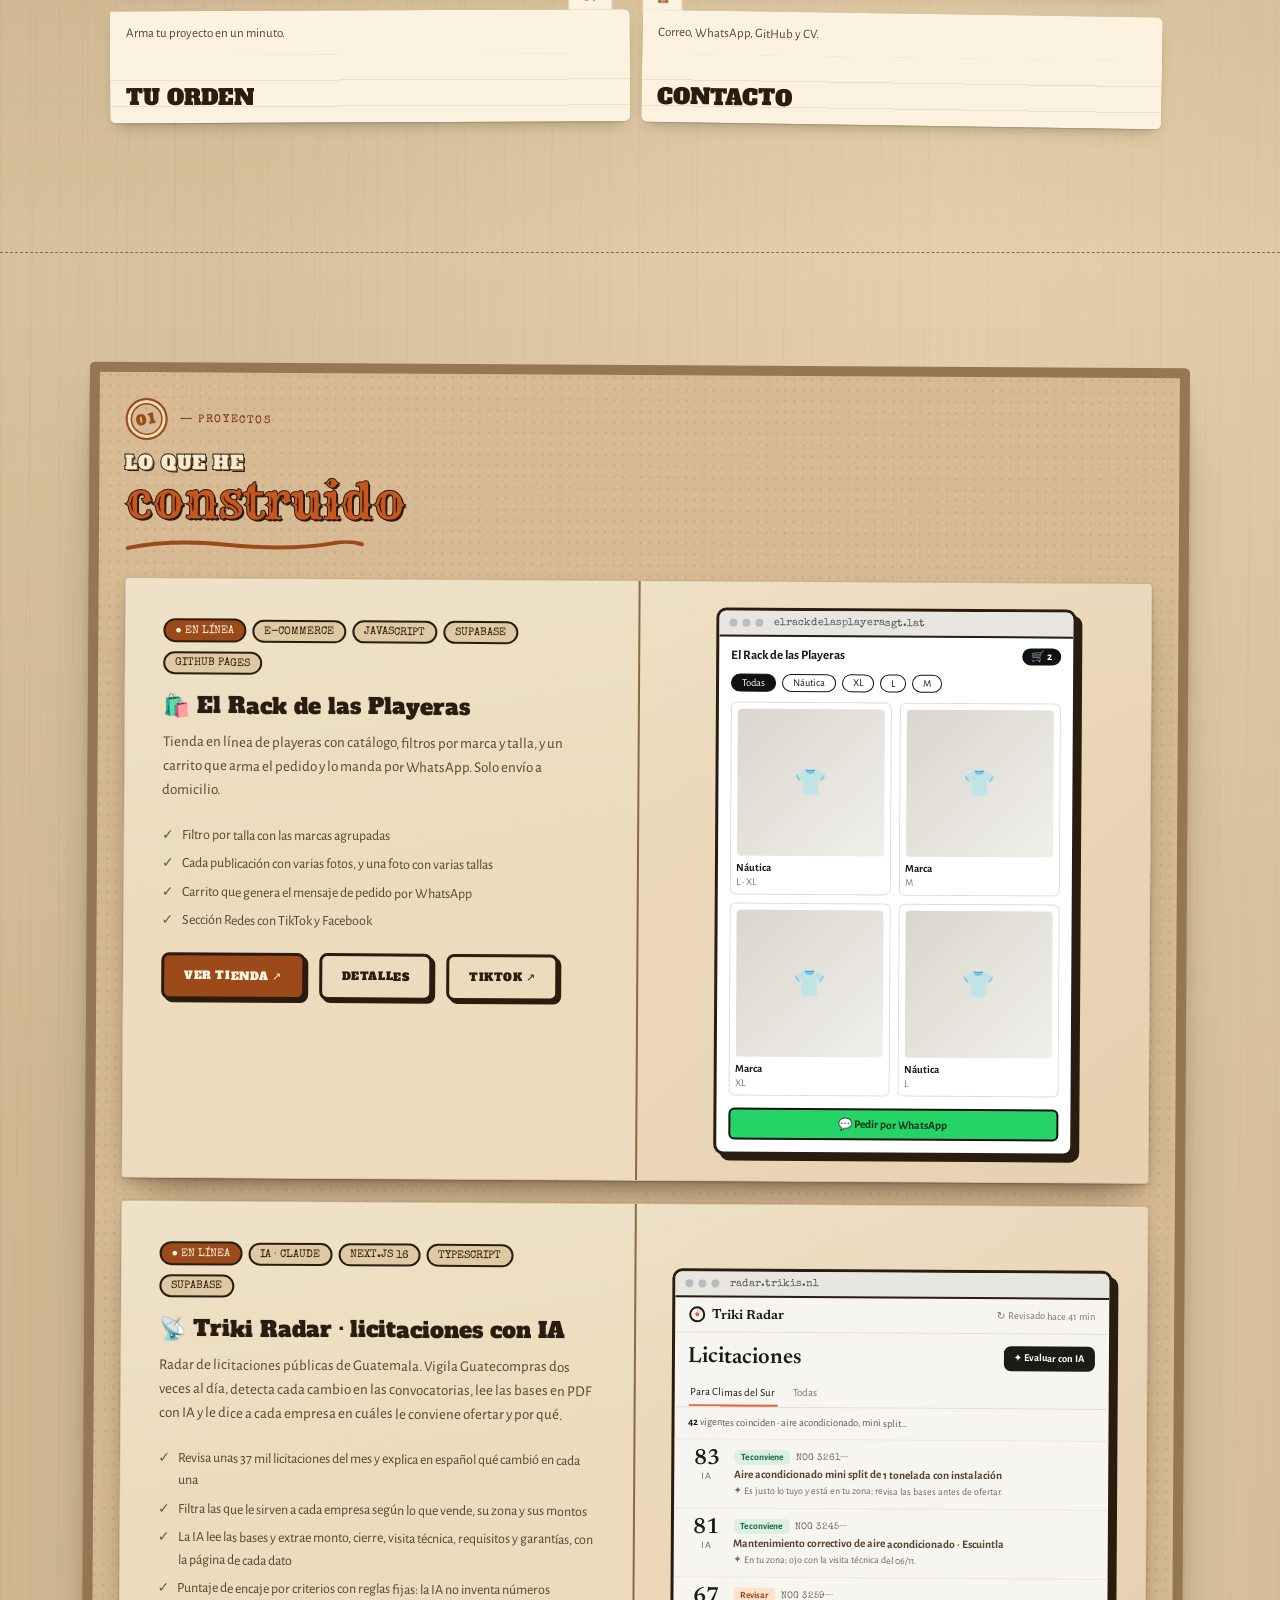
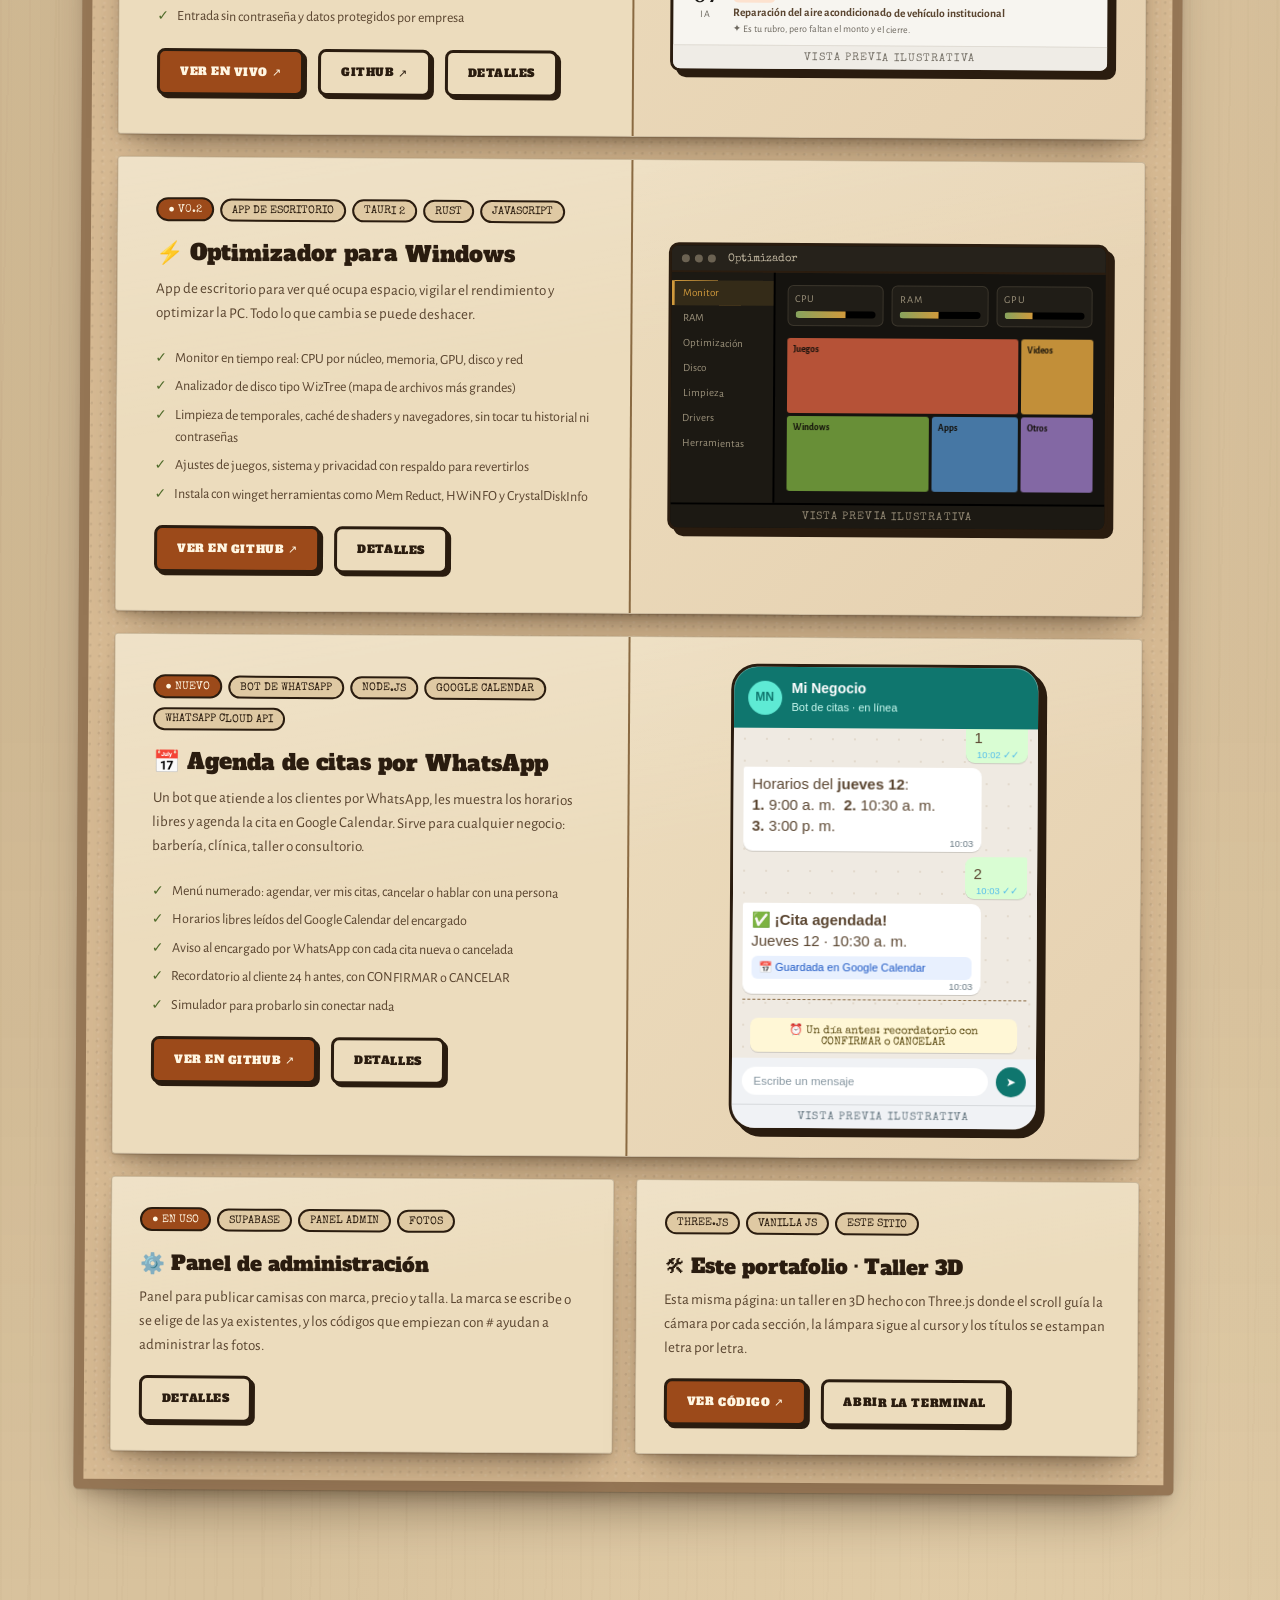
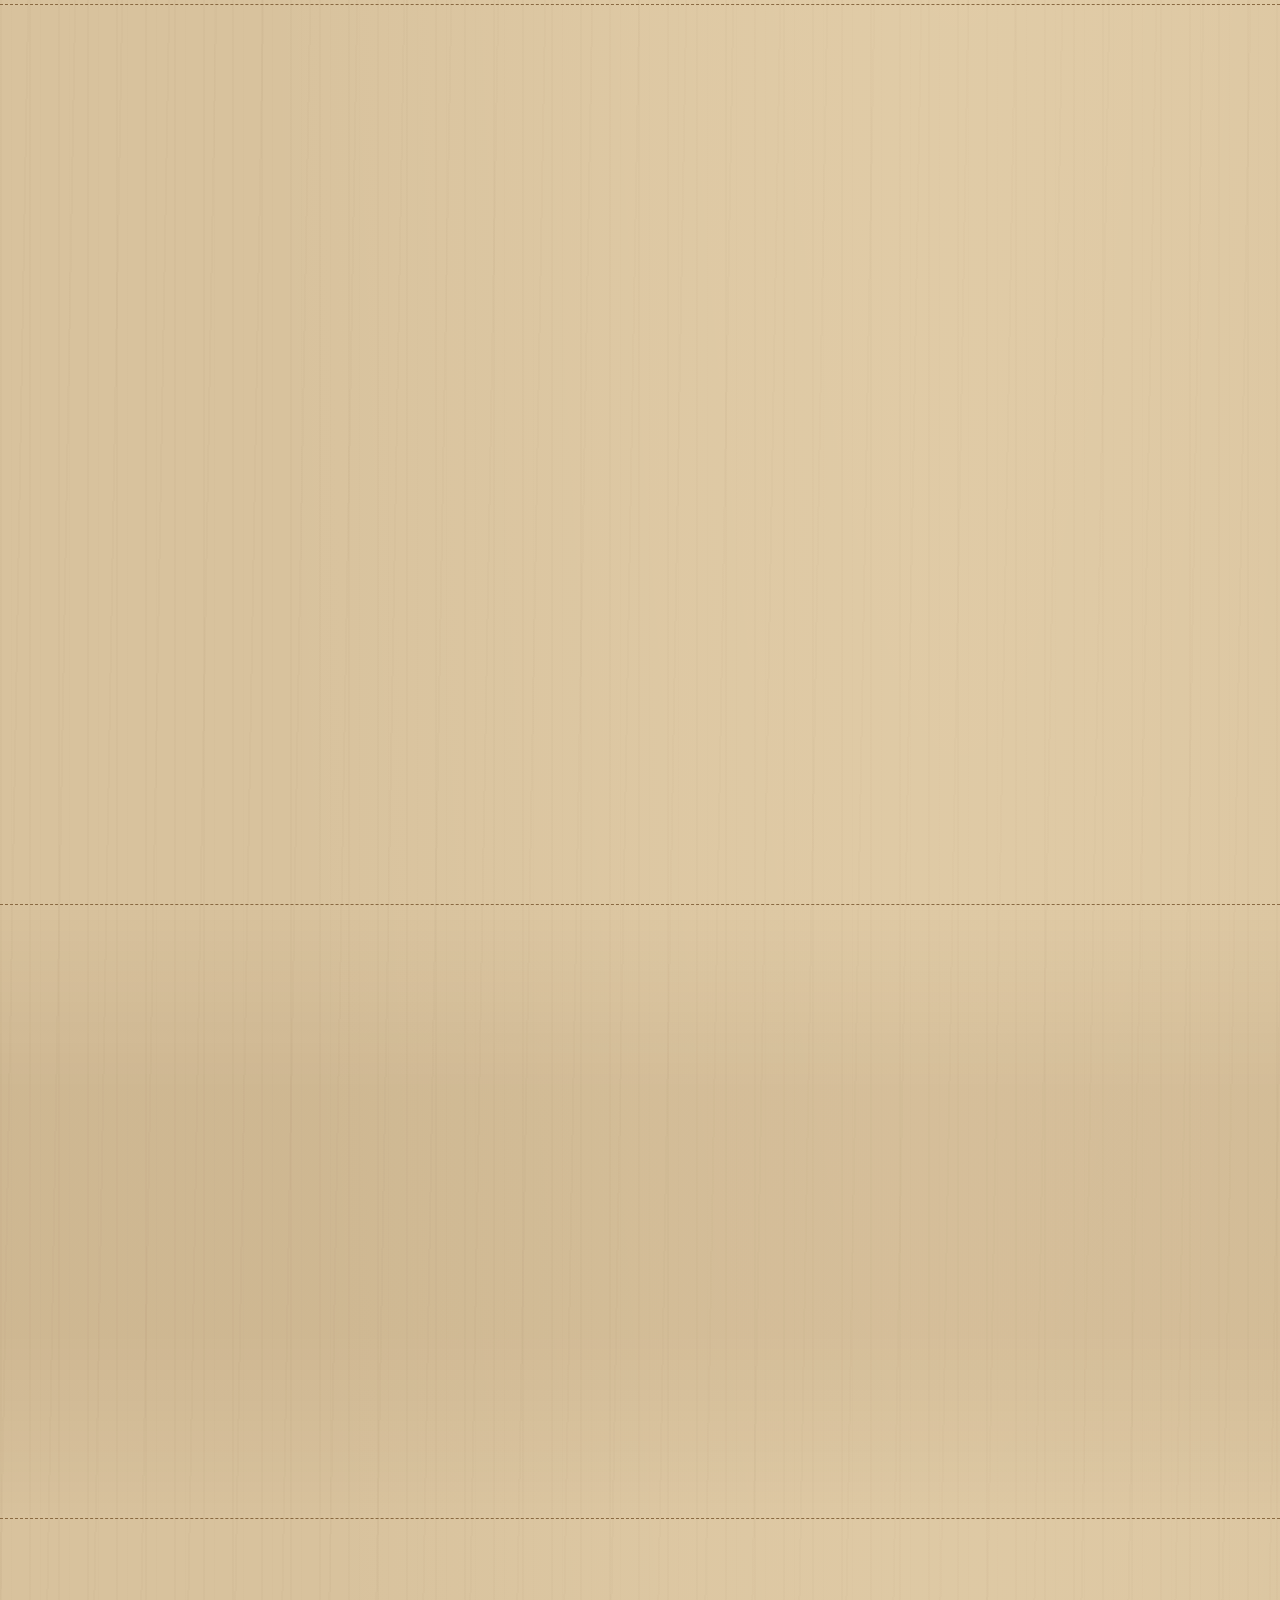
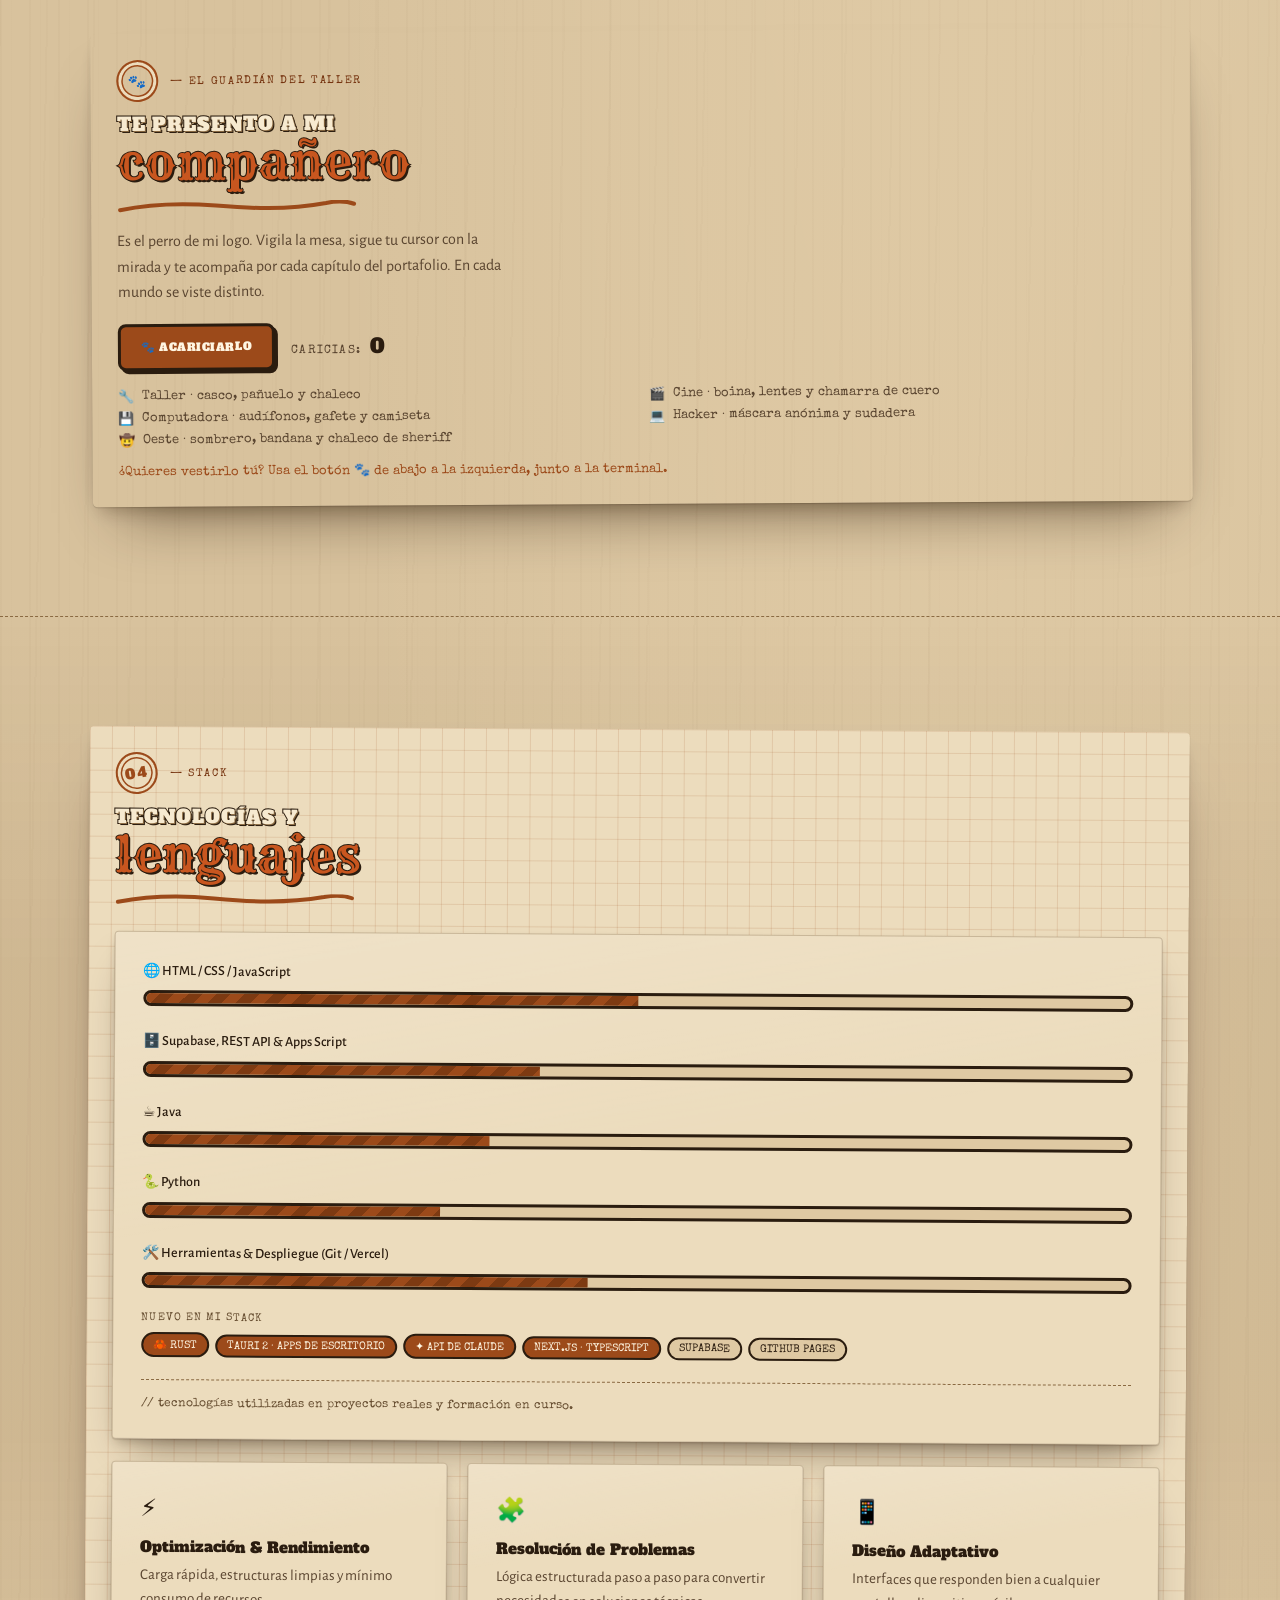
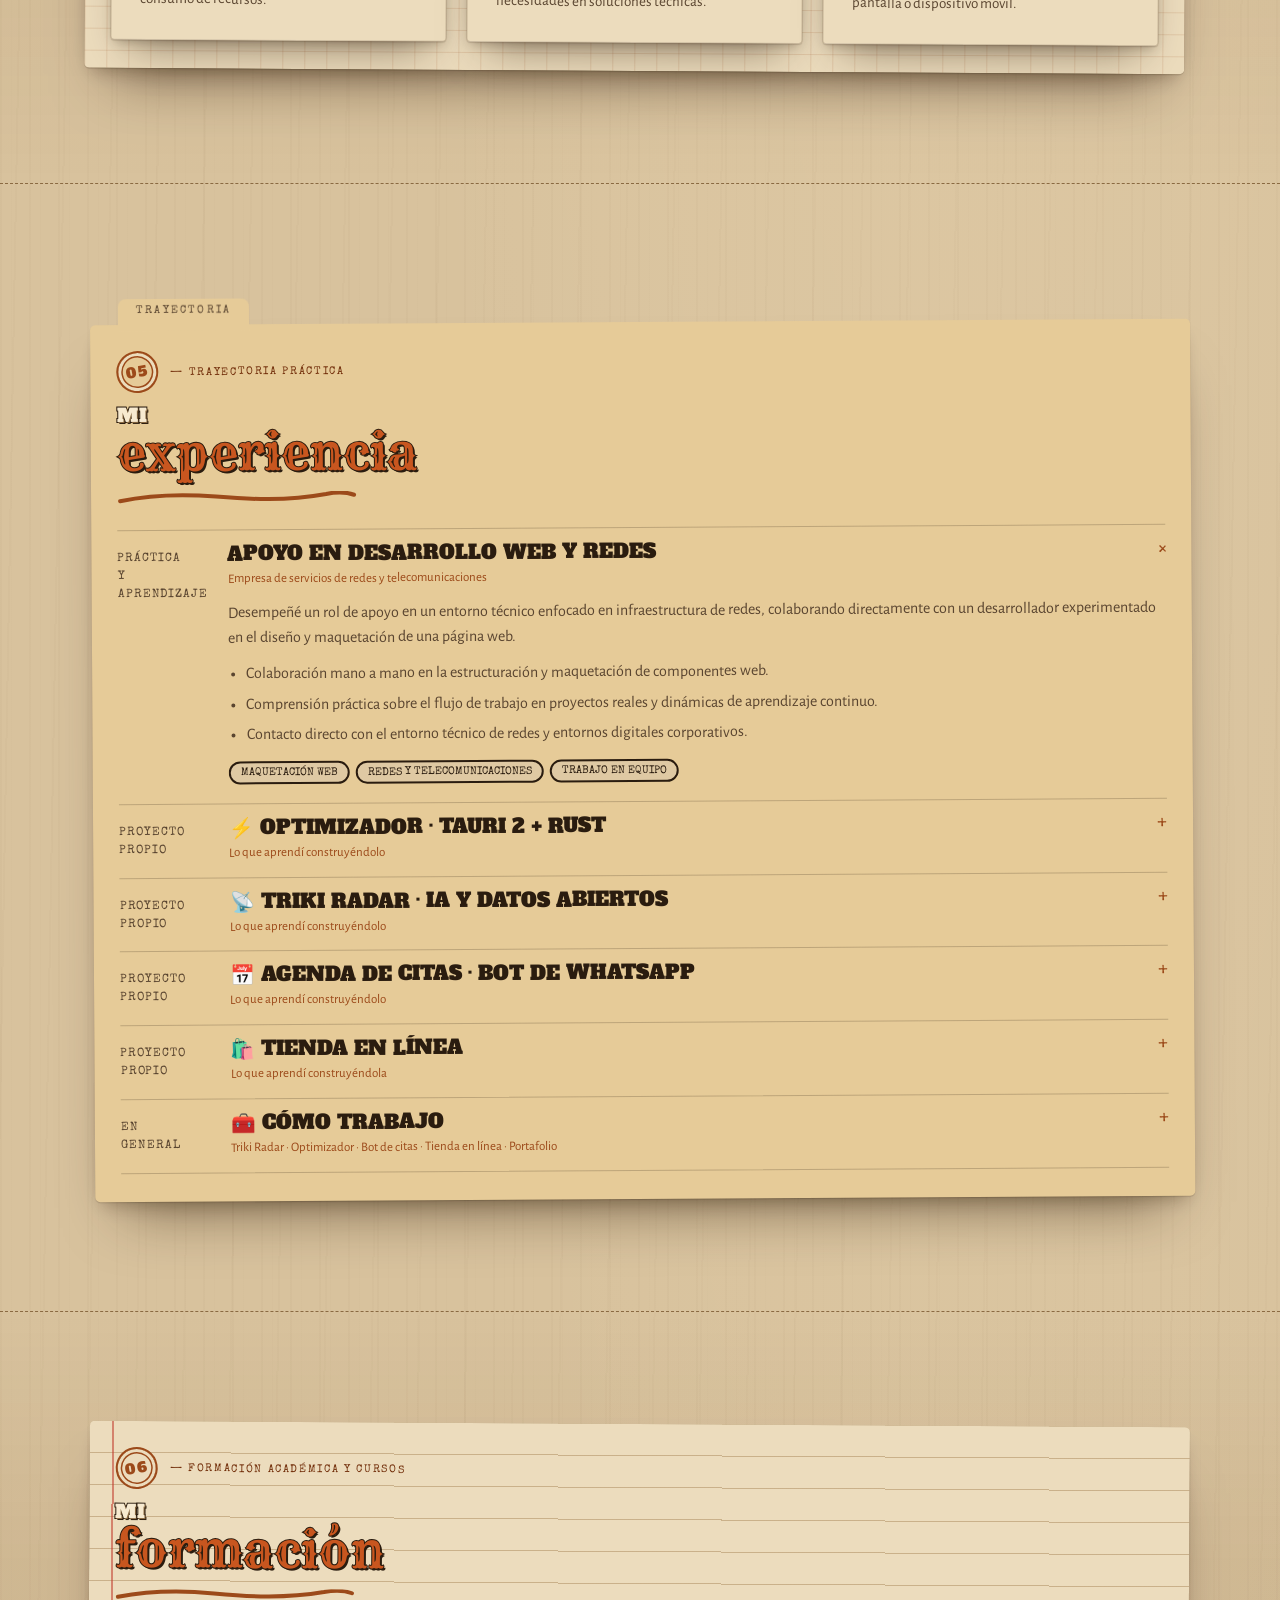
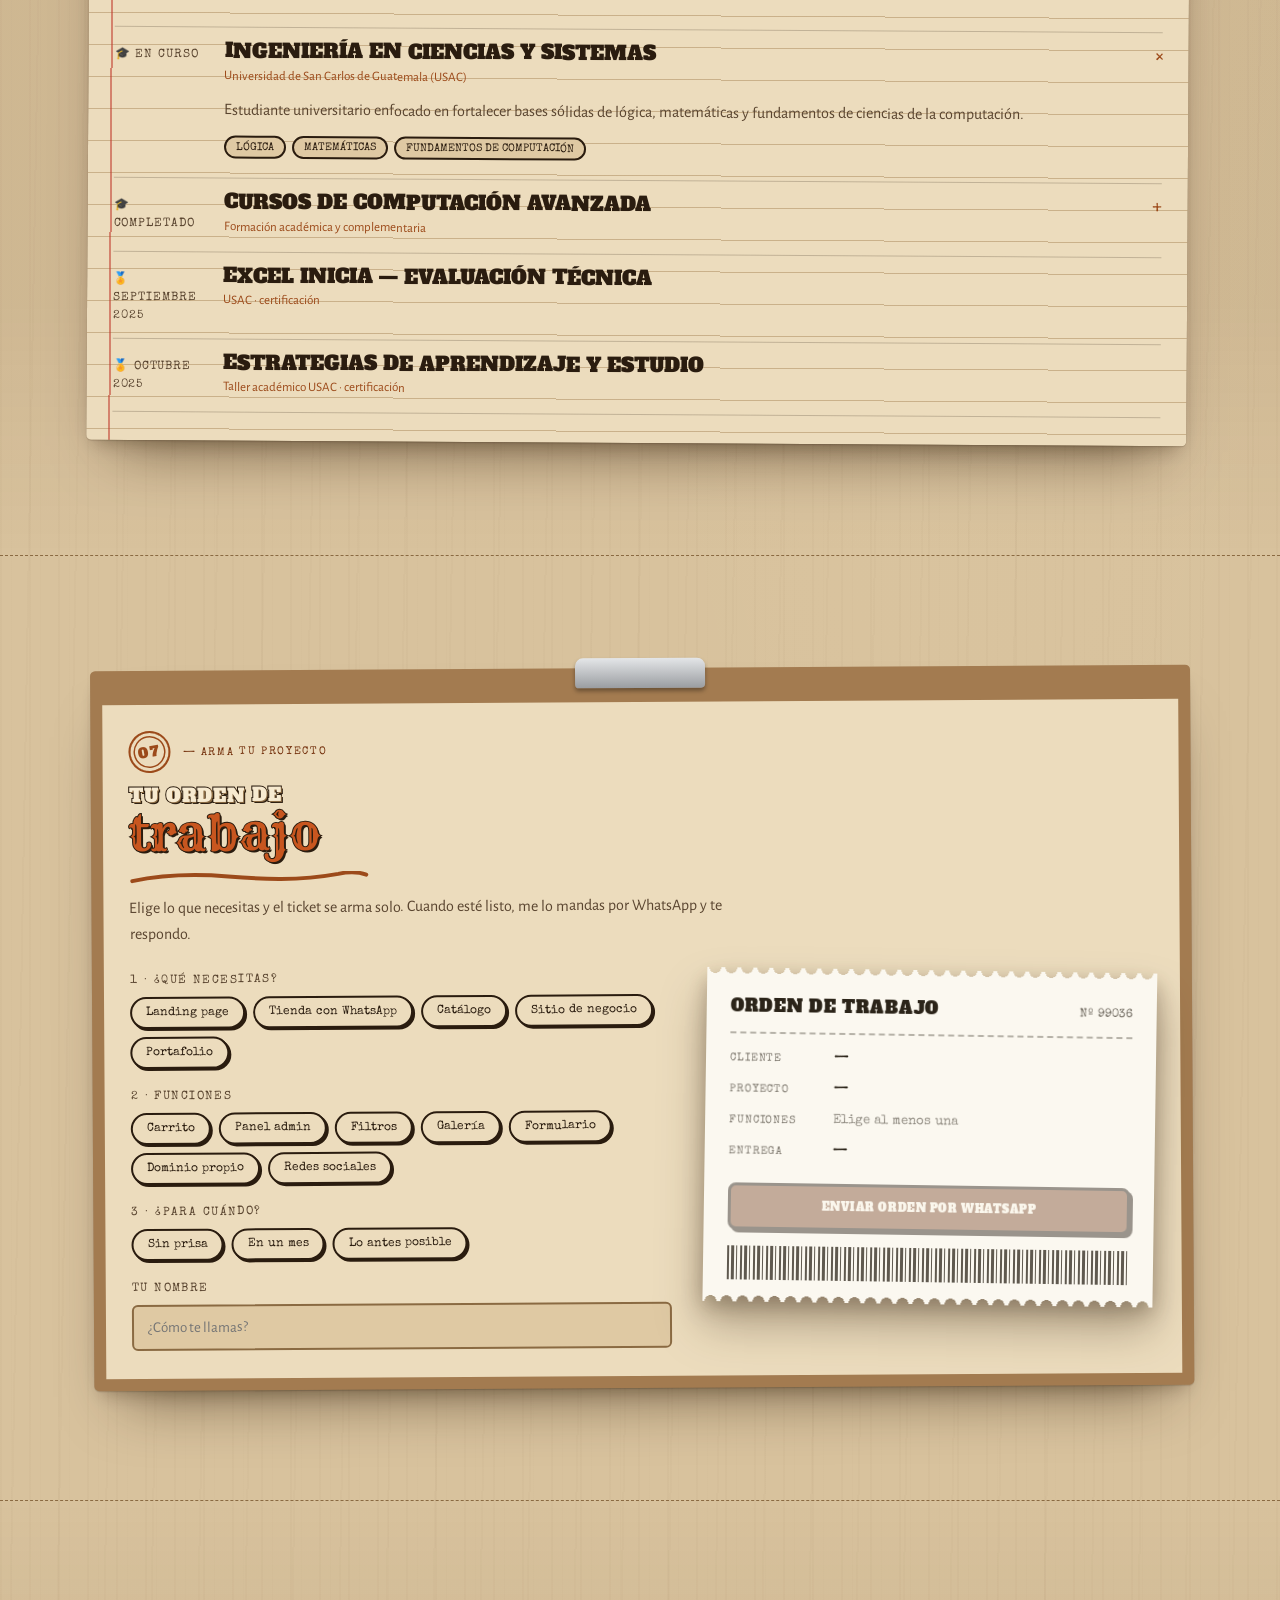
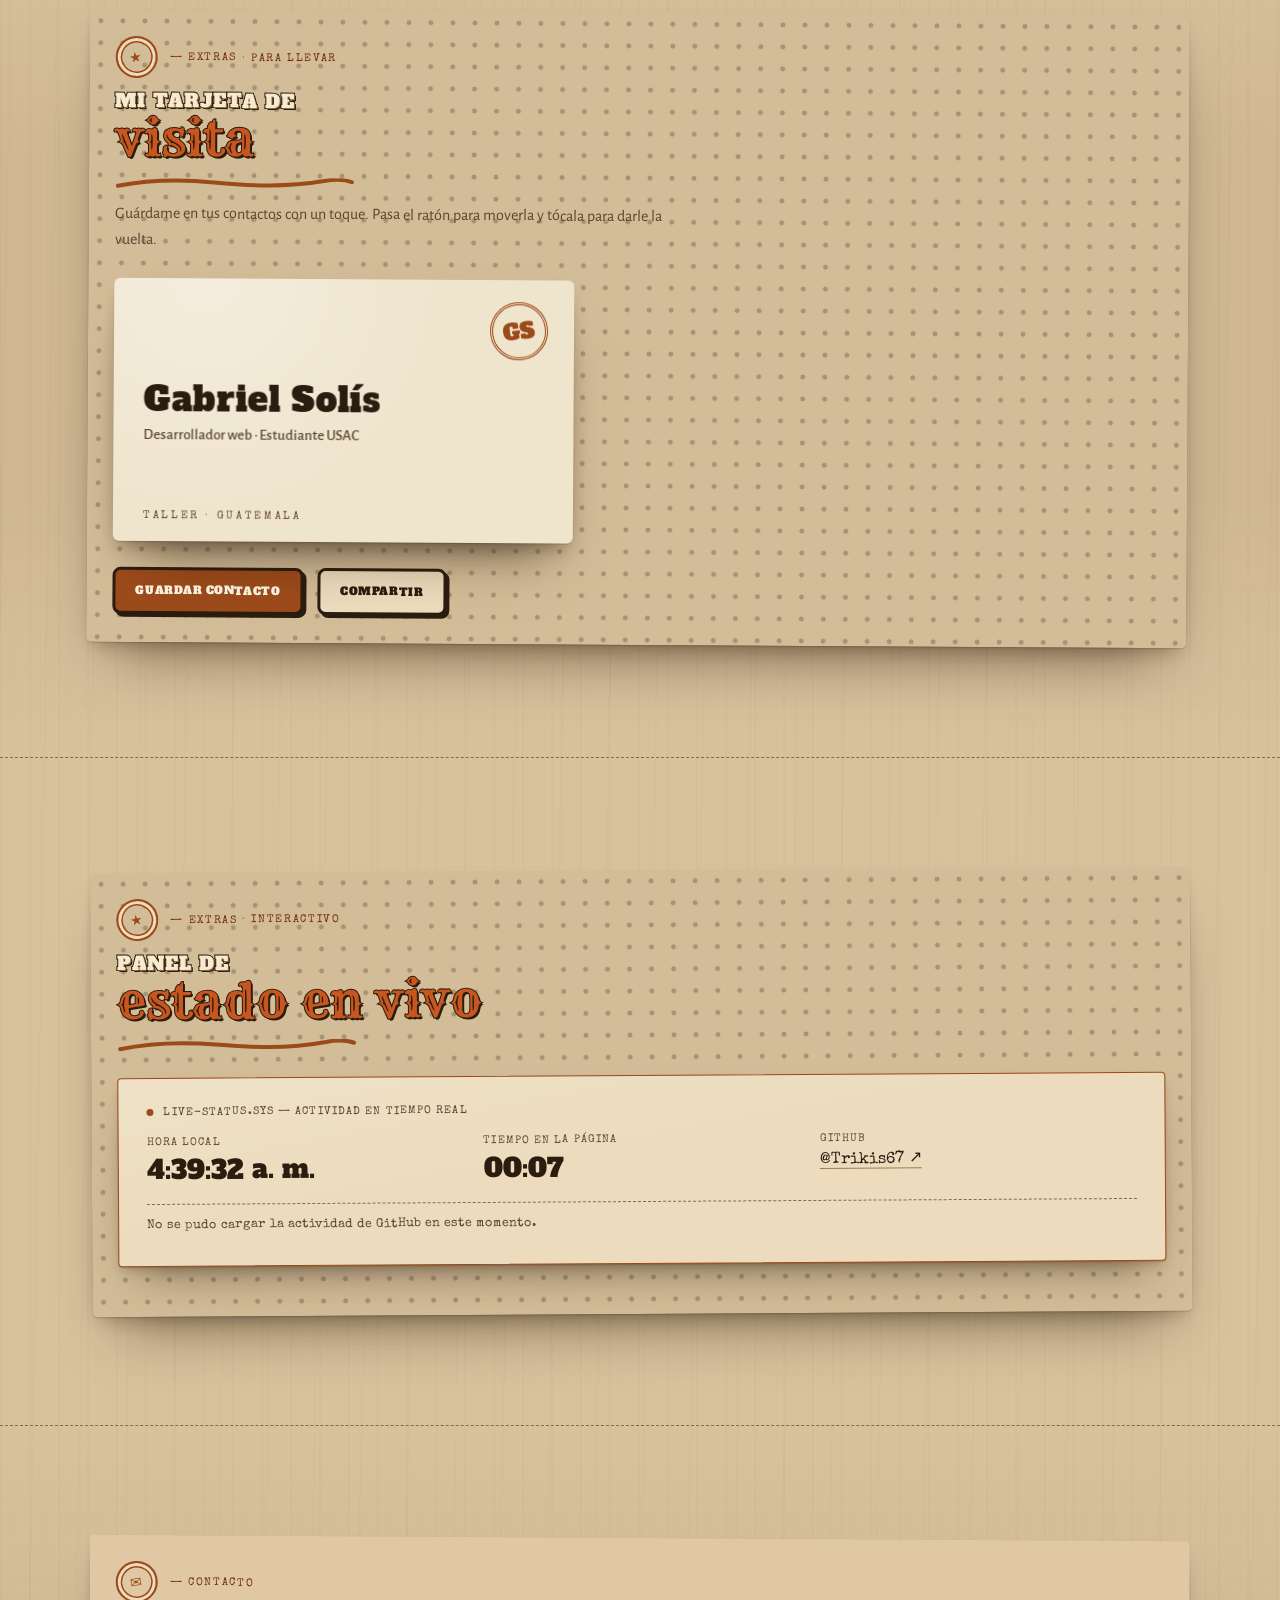
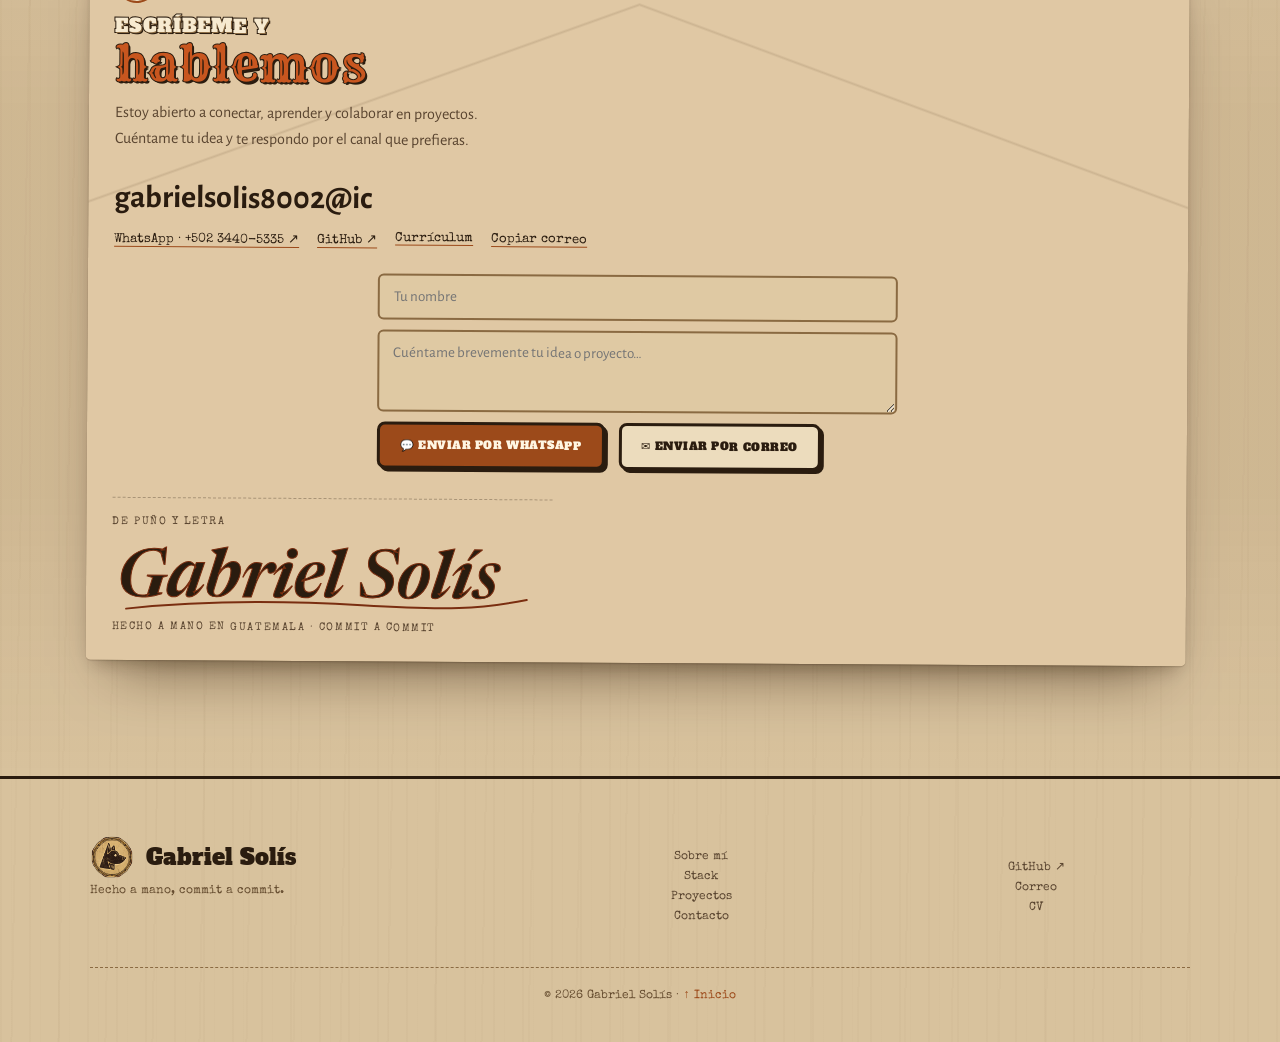
==== commit fa4c8dfe: "Experiencia secreta del comando "te amo" con fotos cifradas Intro con puertita y llave, pregunta sec" ====
--- a/index.html
+++ b/index.html
@@ -1620,7 +1620,9 @@
  $('#thm').onclick=e=>{e.stopPropagation();mark();pk.classList.toggle('on')};
  pk.addEventListener('click',e=>{e.stopPropagation();const b=e.target.closest('button');if(!b)return;pk.classList.remove('on');if(b.dataset.w!==cur())setTheme(b.dataset.w)});
  document.addEventListener('click',()=>pk.classList.remove('on'));addEventListener('keydown',e=>{if(e.key==='Escape')pk.classList.remove('on')})}
-function love(){const o=$('#lo');o.classList.add('on');setTimeout(()=>{setTheme('love');setTimeout(()=>o.classList.remove('on'),600);
+/* "te amo": abre nuestro universo (amor.js se carga solo en ese momento); si no carga, queda el modo romántico de antes */
+function love(){if(window.loveOpen)return loveOpen();const s=document.createElement('script');s.src='amor.js?v=4';s.onload=()=>window.loveOpen?loveOpen():loveOld();s.onerror=loveOld;document.head.append(s)}
+function loveOld(){const o=$('#lo');o.classList.add('on');setTimeout(()=>{setTheme('love');setTimeout(()=>o.classList.remove('on'),600);
  const nh=LITE?14:30;for(let i=0;i<nh;i++)setTimeout(()=>{const h=document.createElement('div');h.className='hp';h.textContent='❤️';h.style.left=Math.random()*100+'vw';h.style.animationDuration=3+Math.random()*2+'s';document.body.append(h);setTimeout(()=>h.remove(),5e3)},i*150)},1000)}
 
 /* Formulario de contacto */
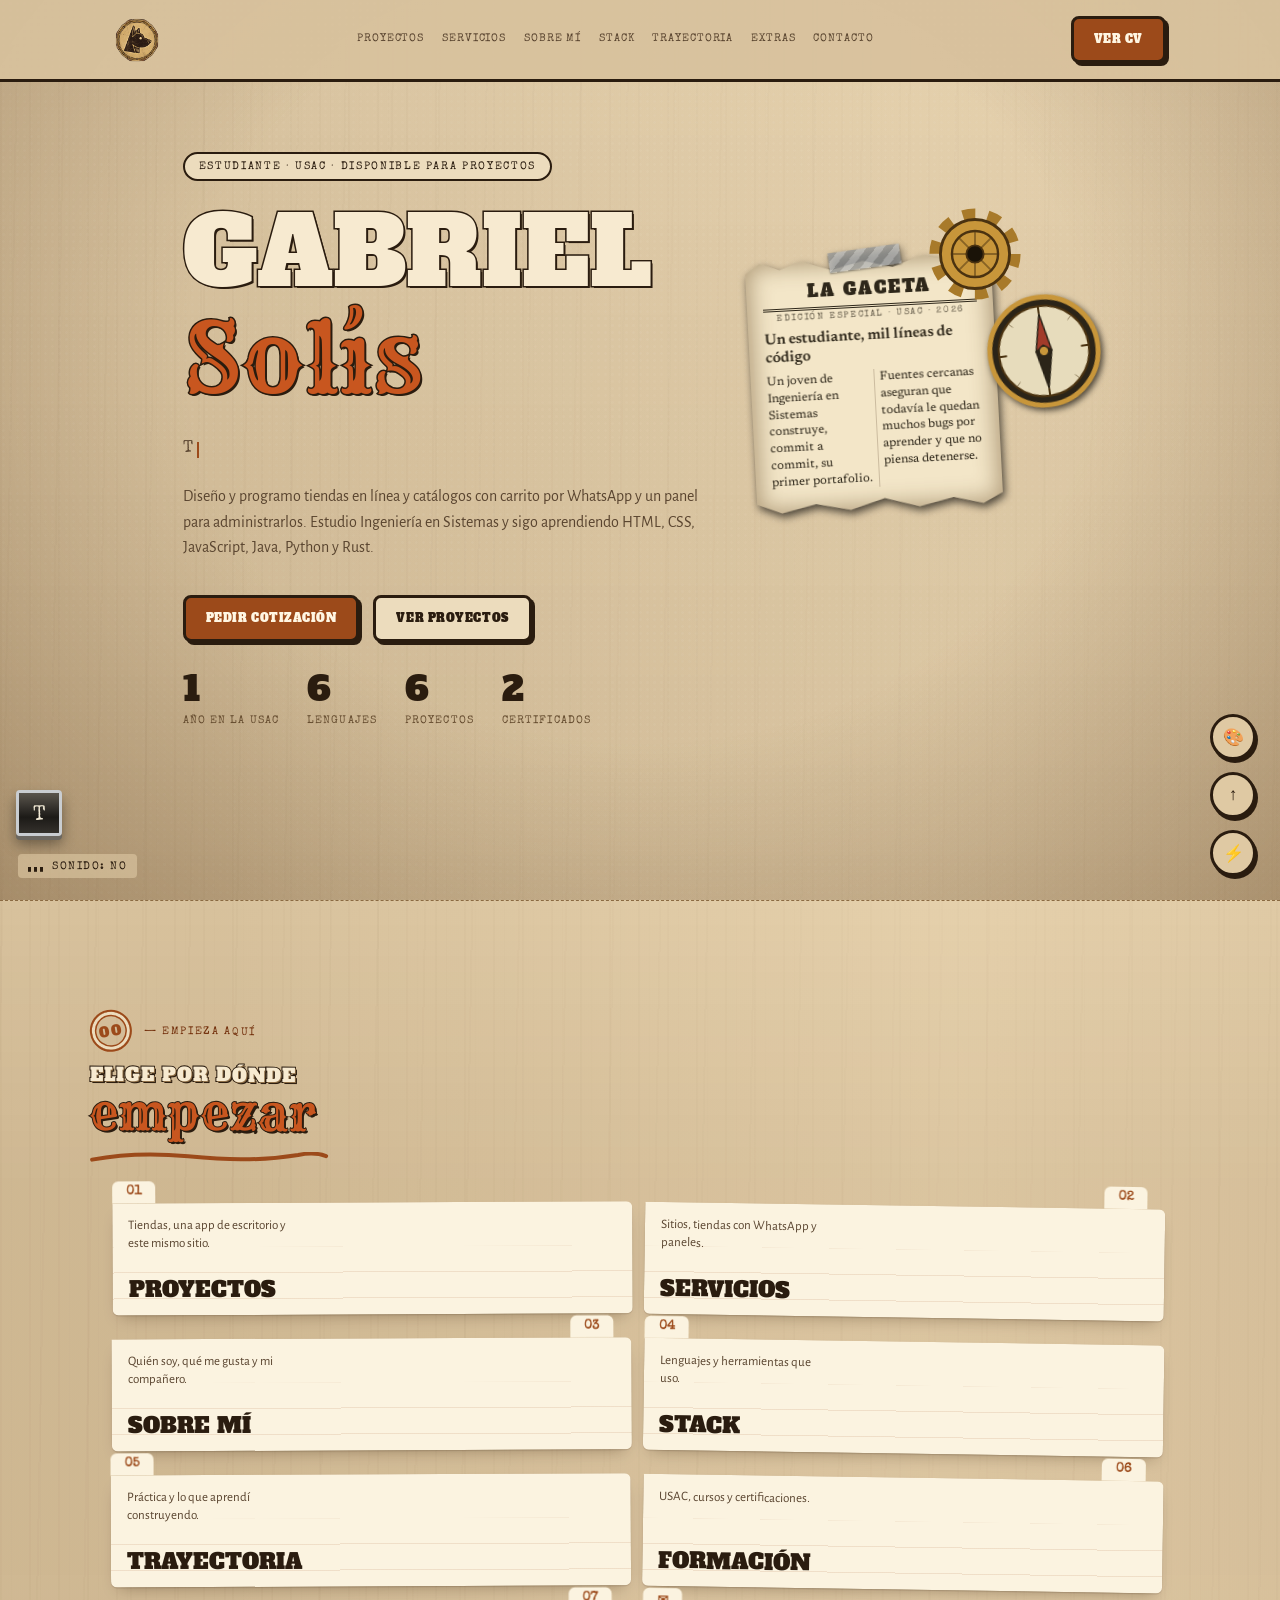
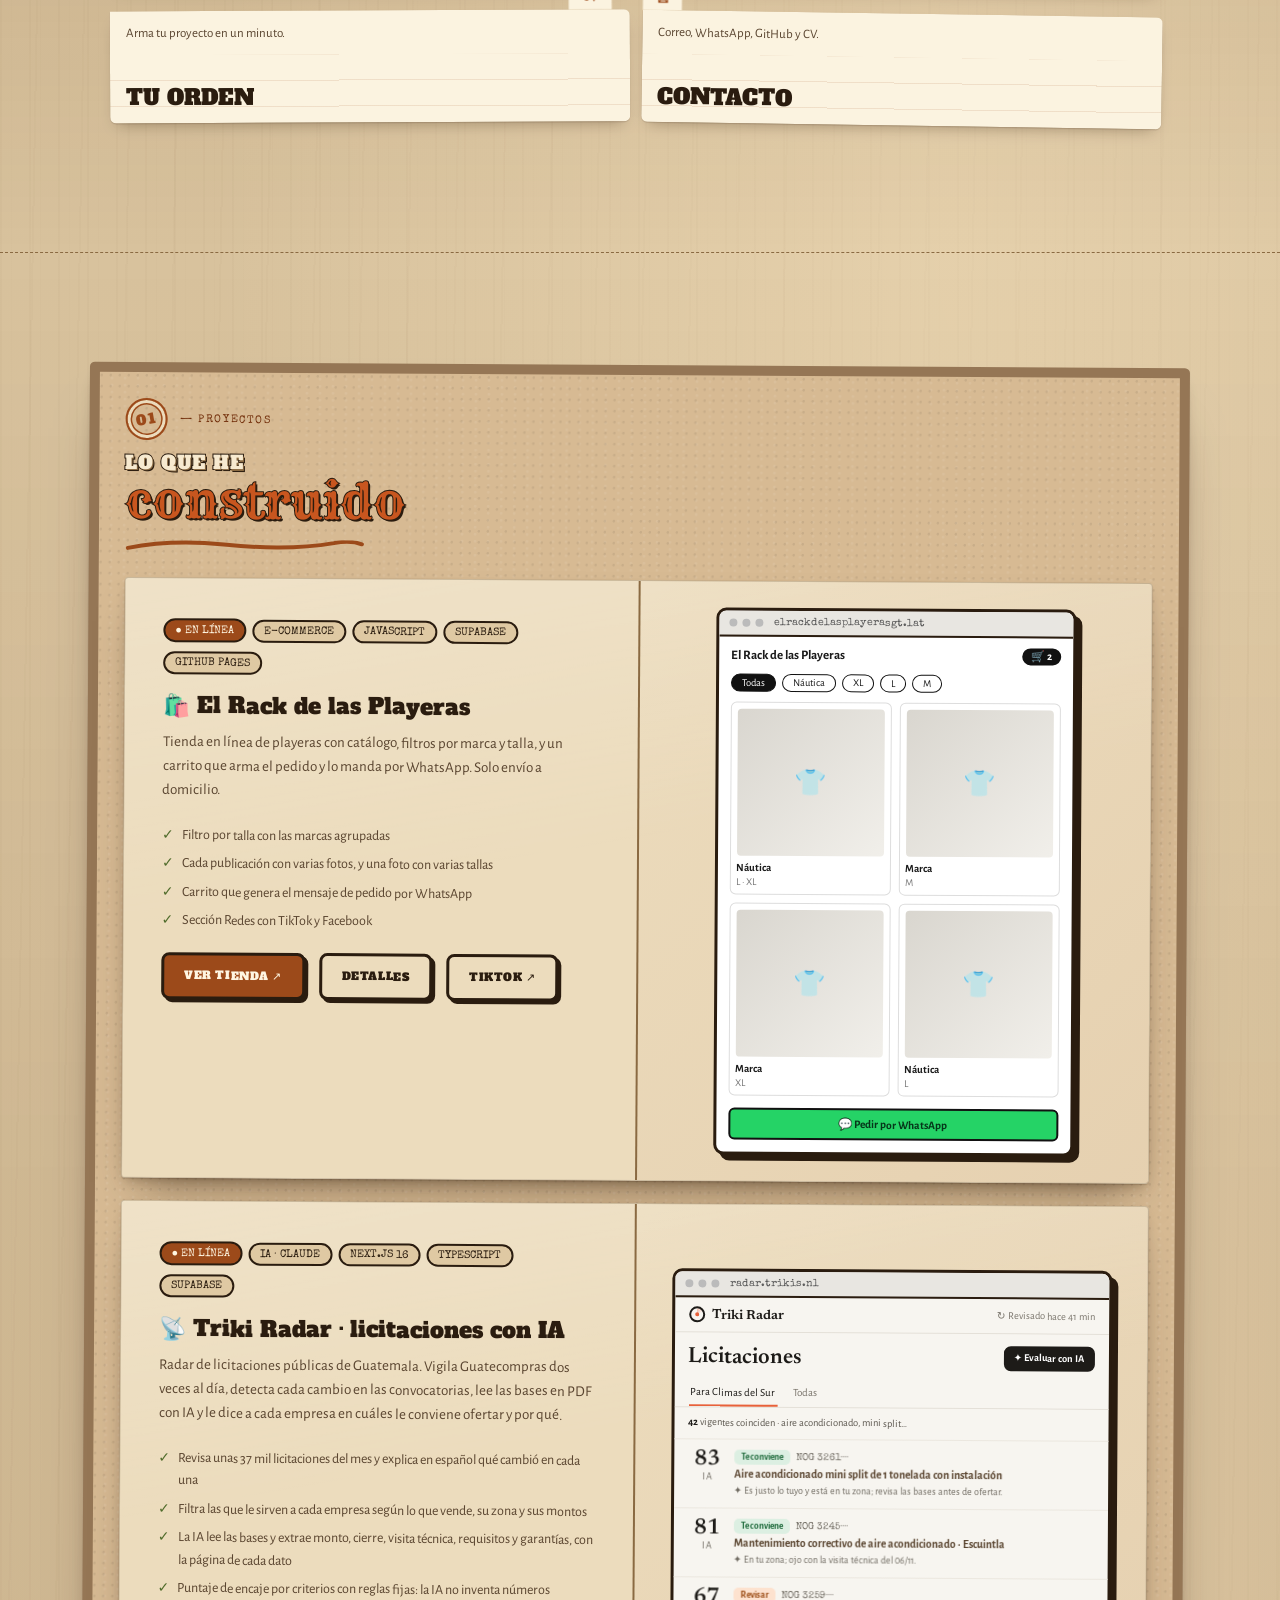
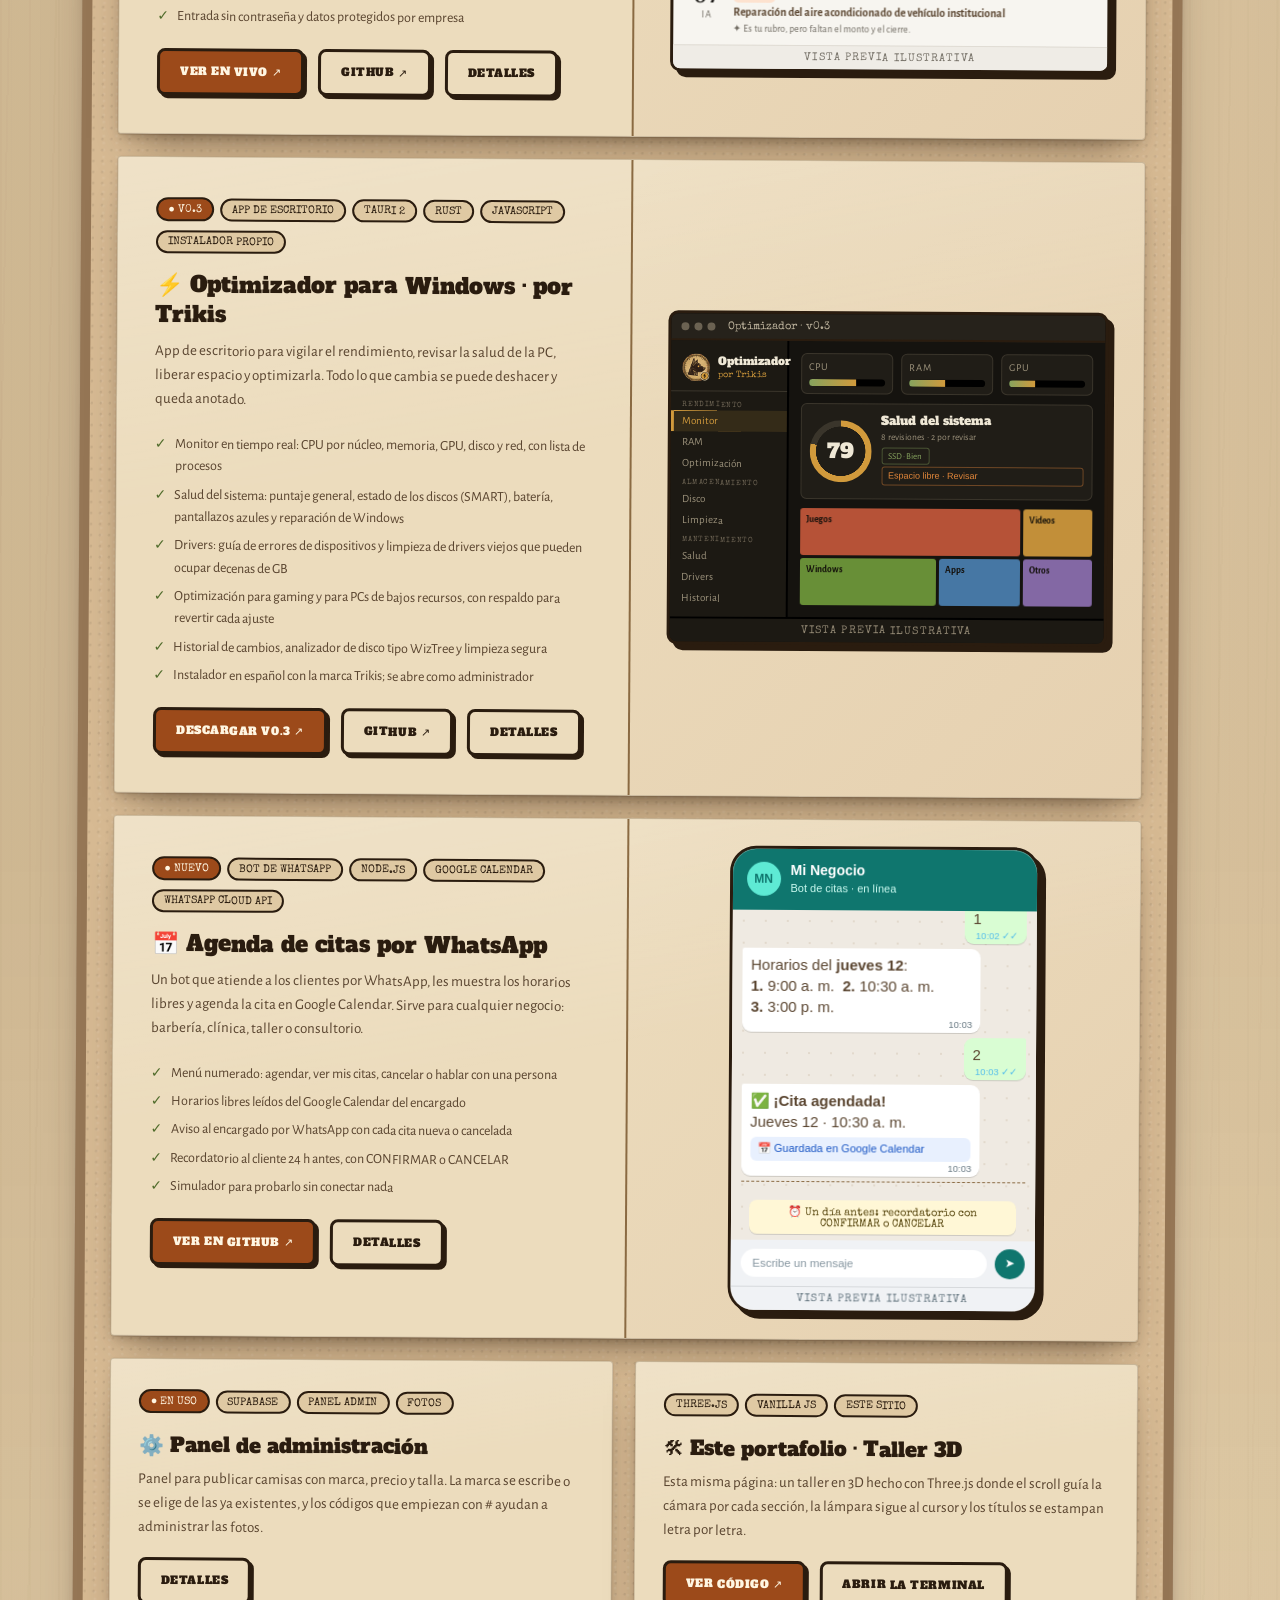
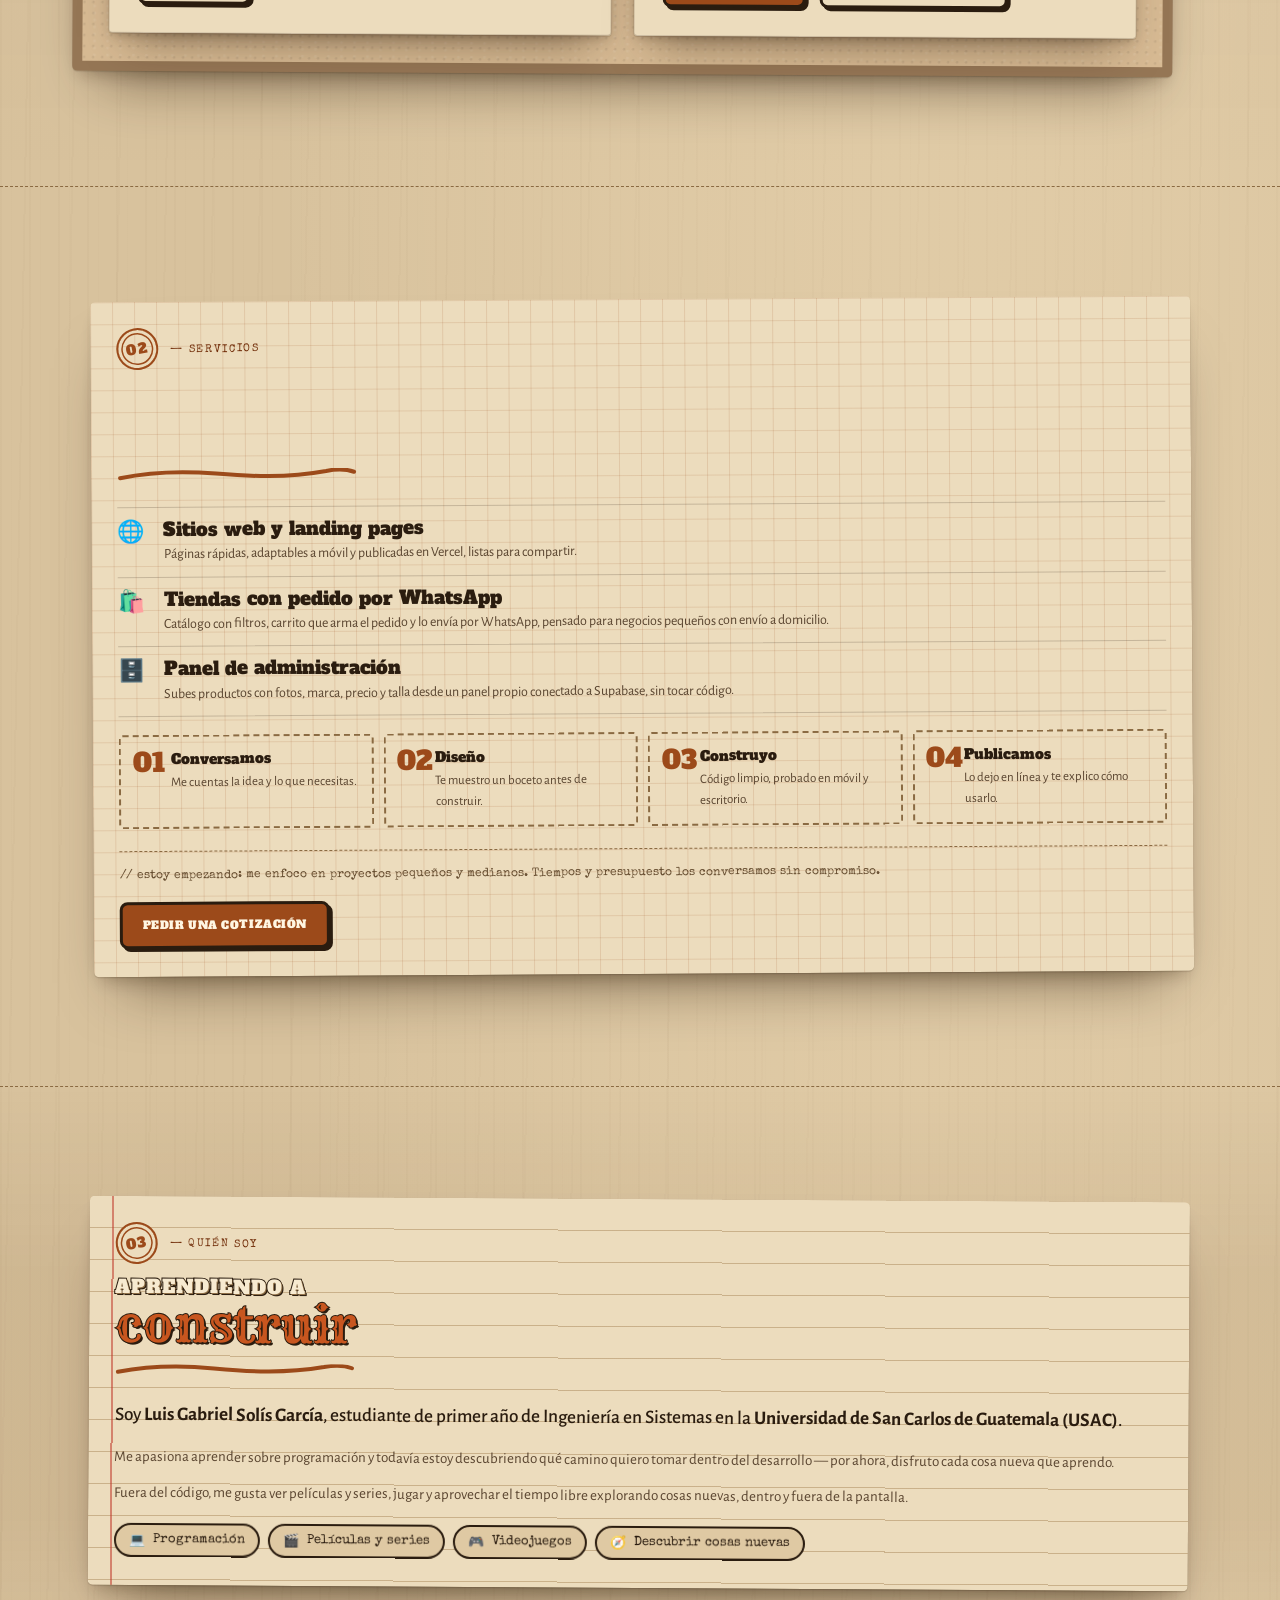
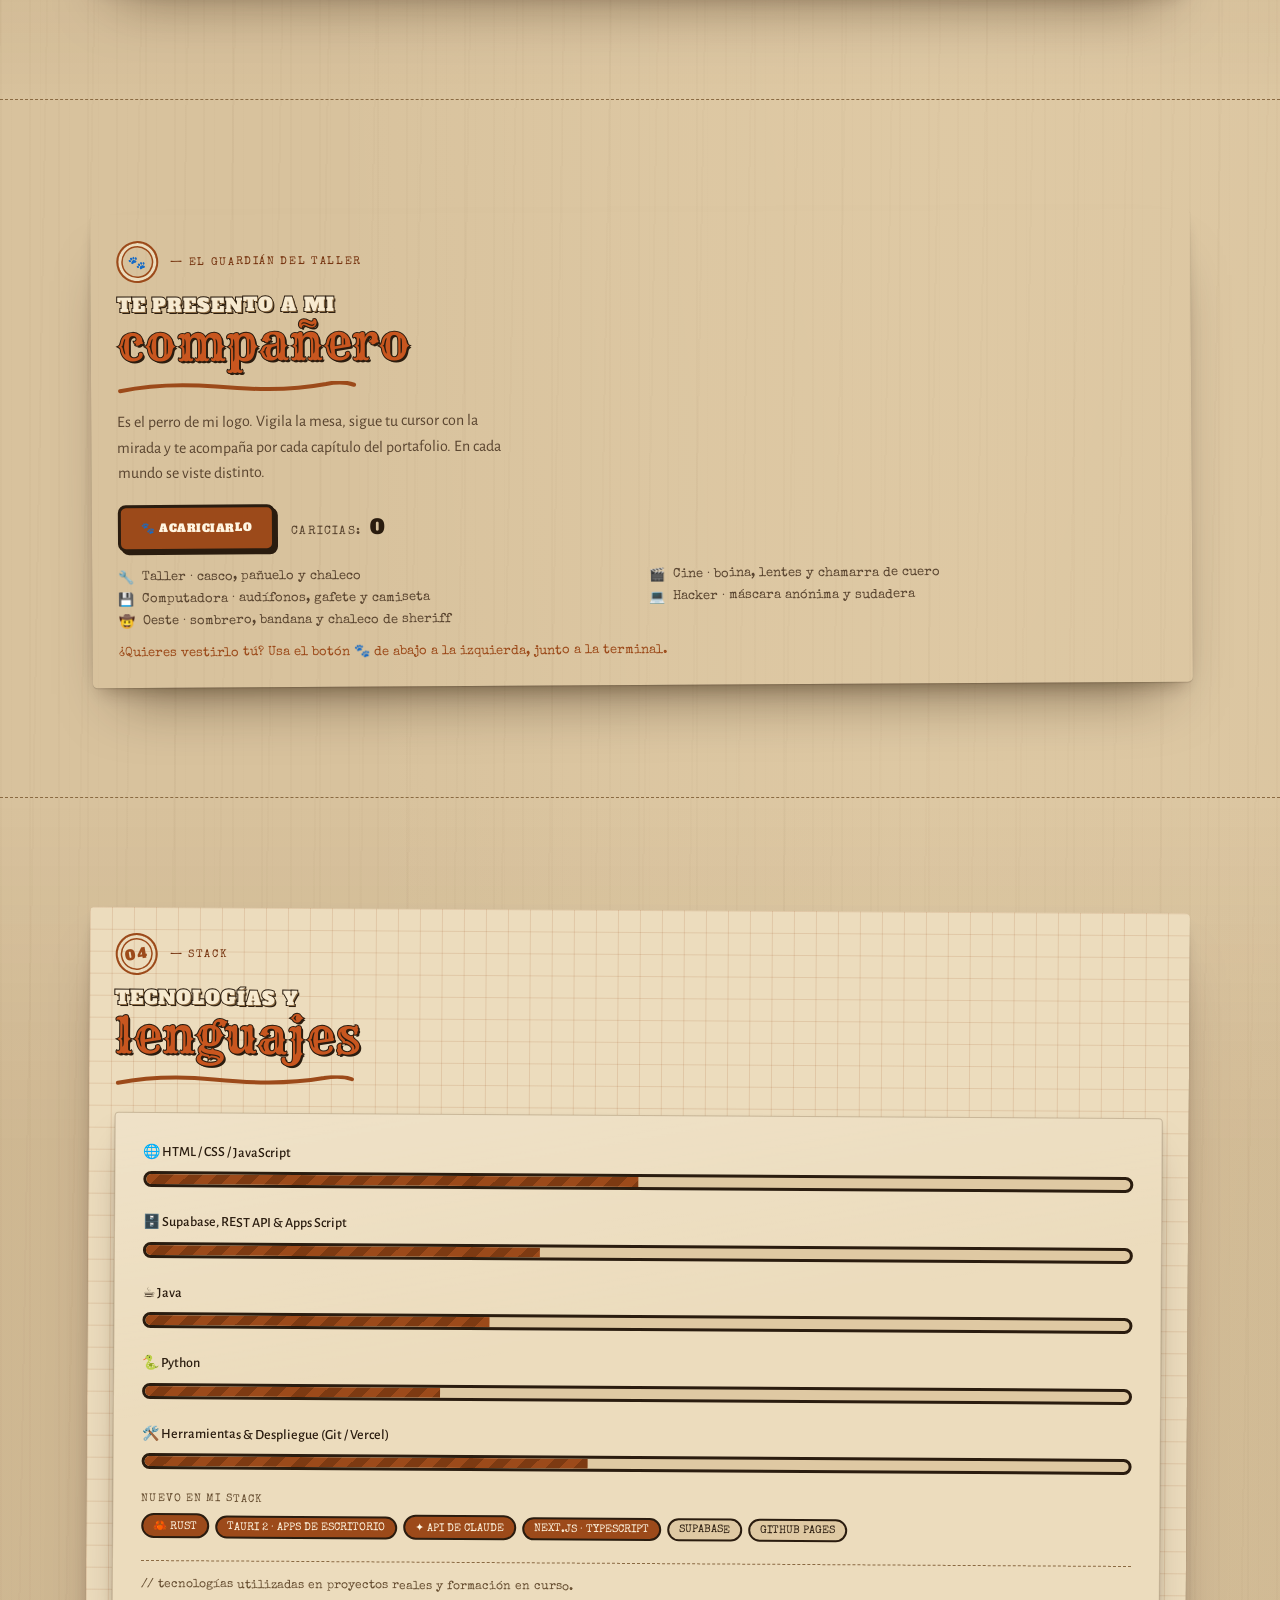
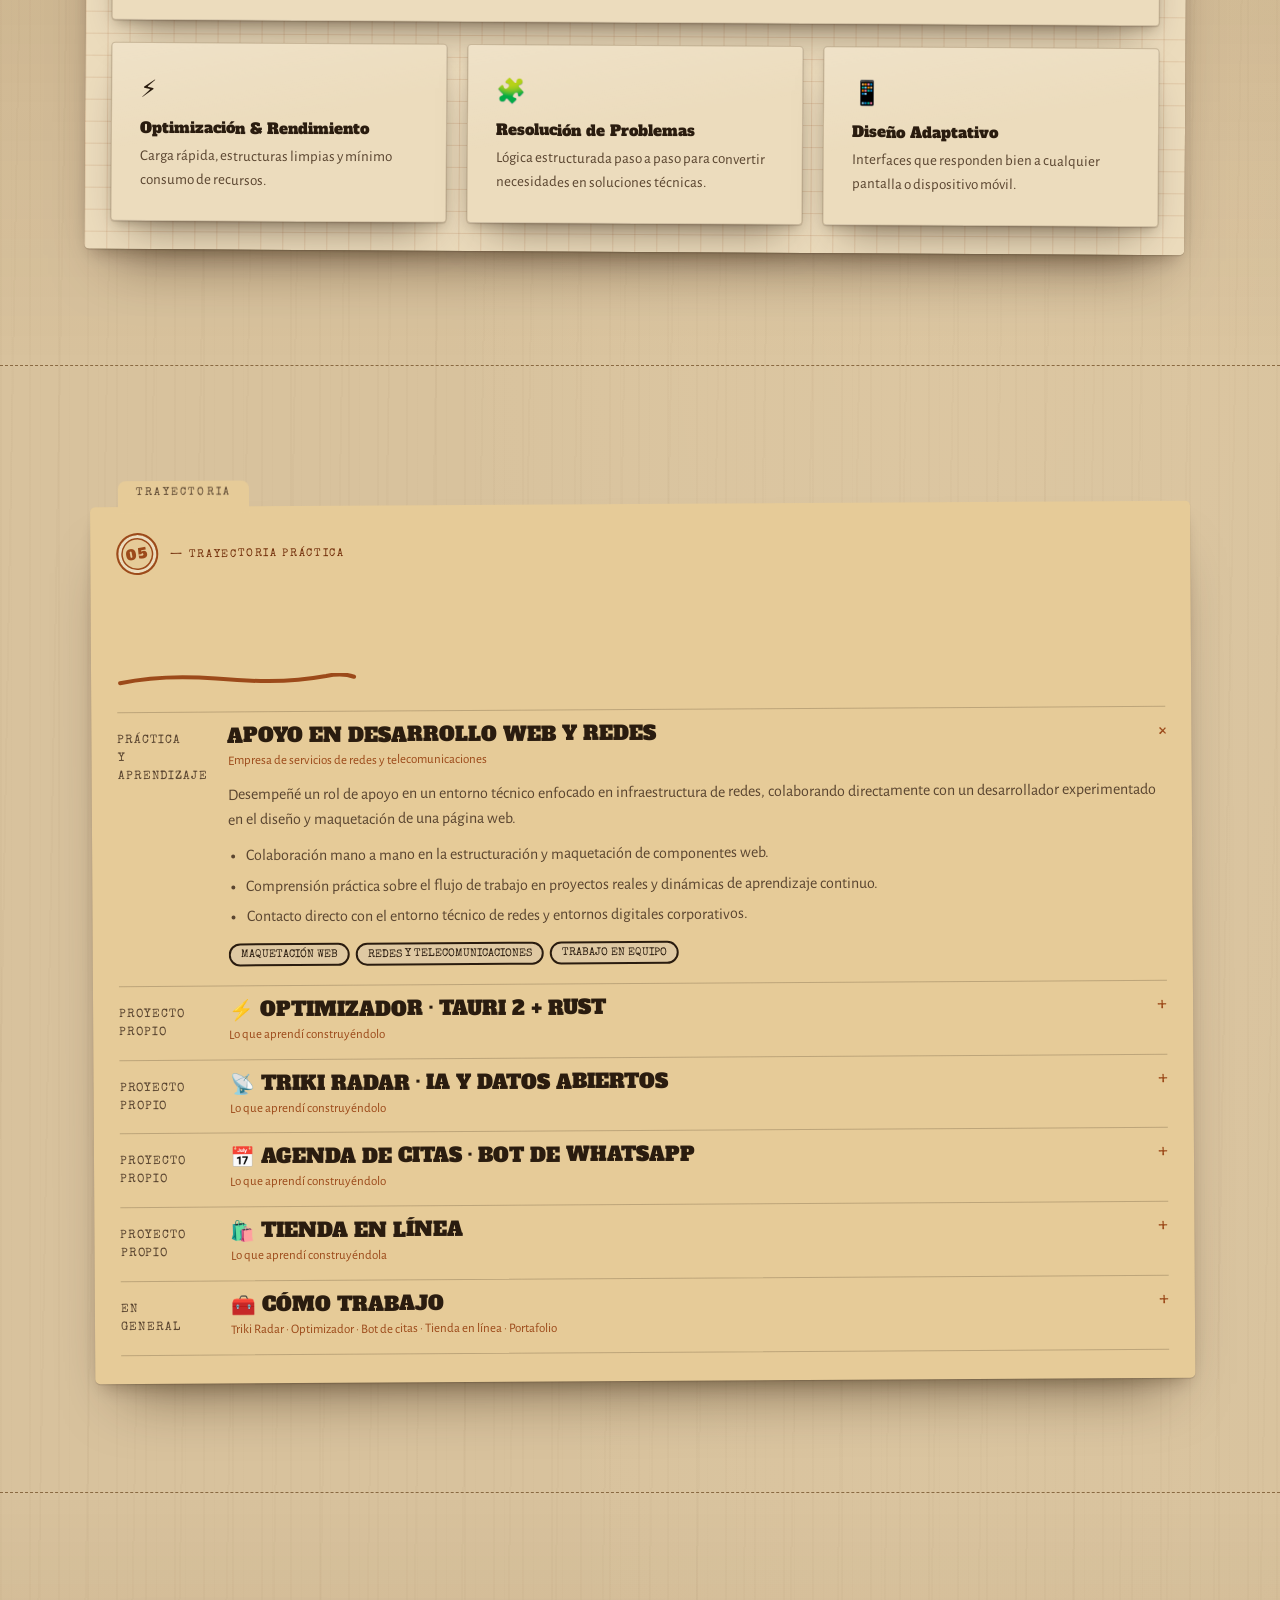
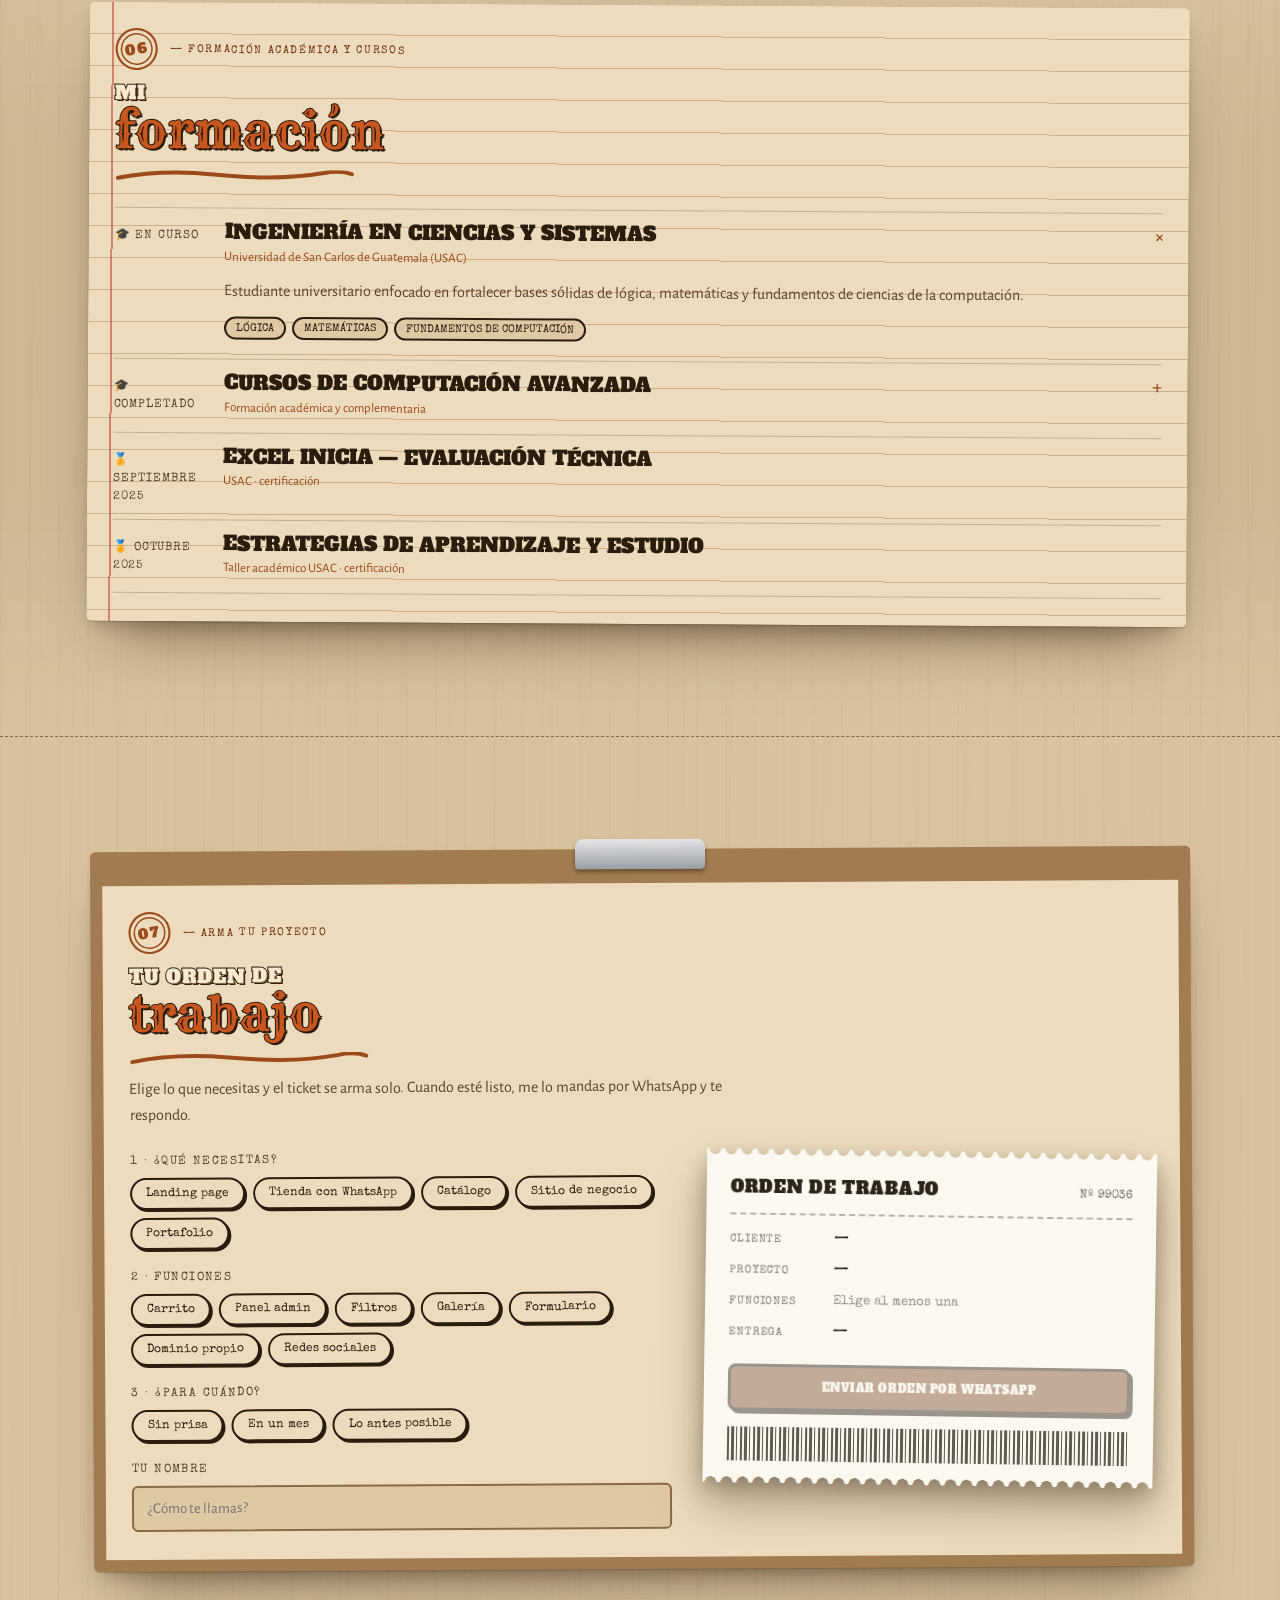
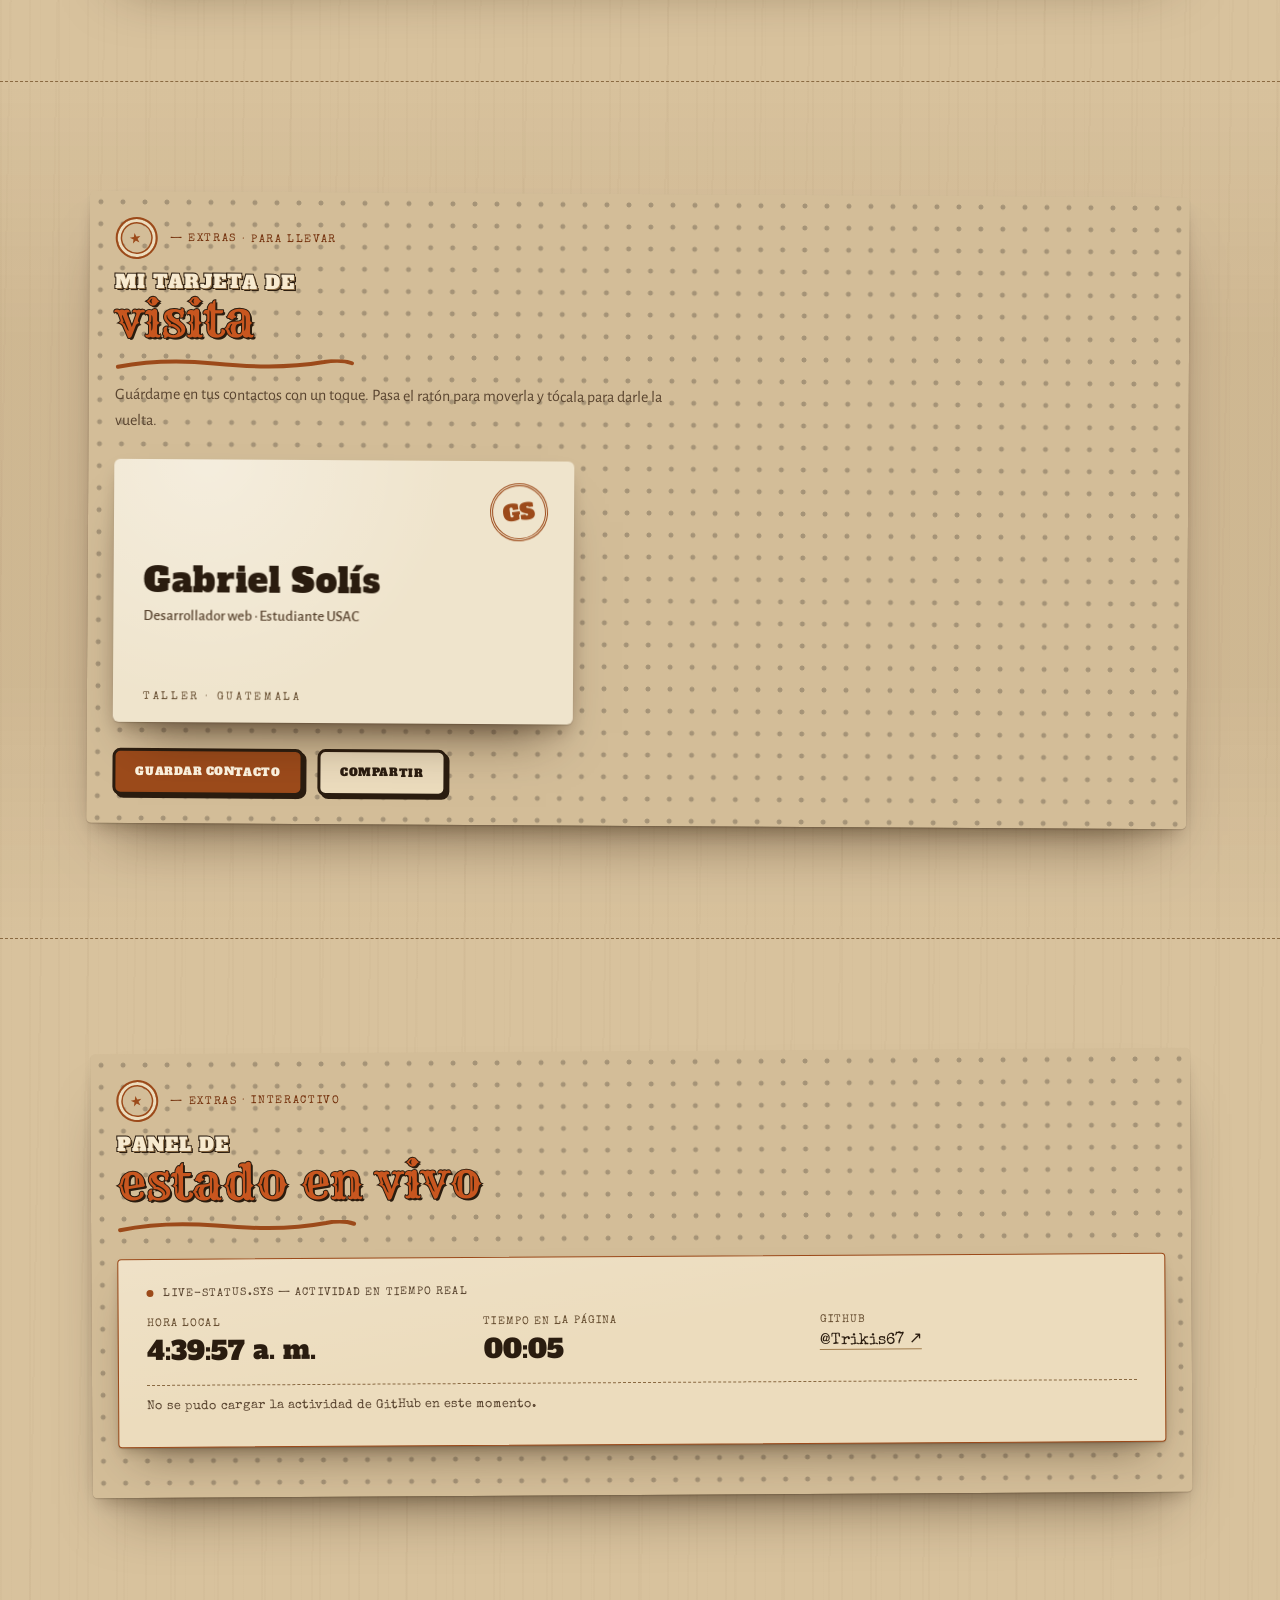
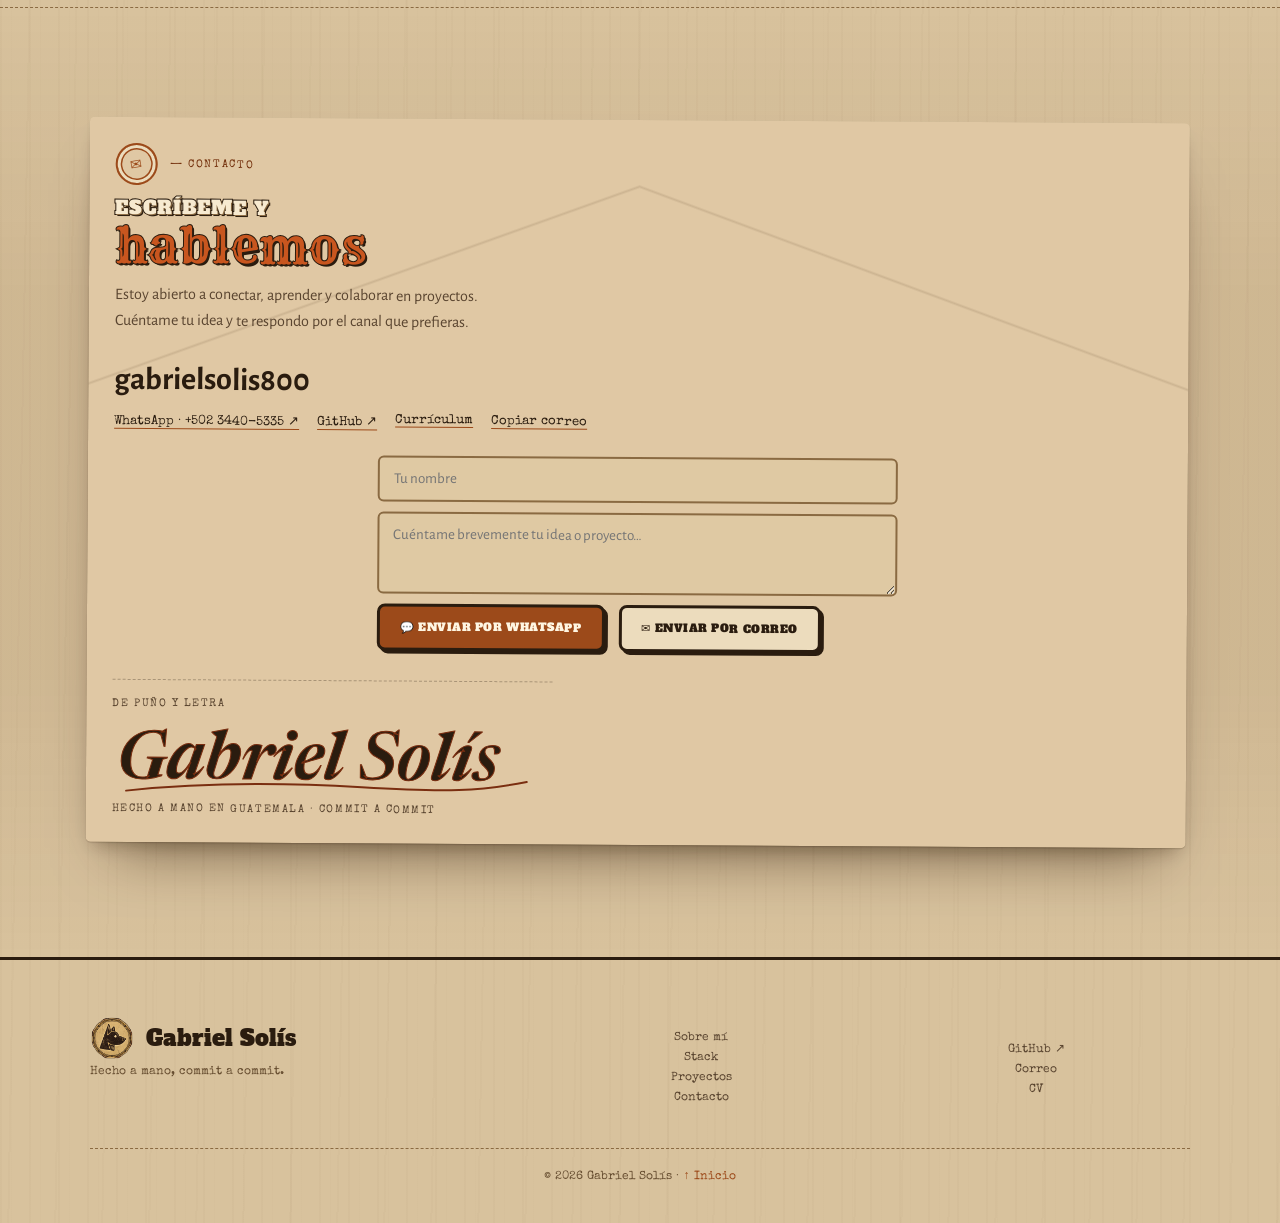
==== commit 1a73fe49: "Optimizador v0.3 en el portafolio: logo, nuevas secciones y descarga Co-Authored-By: Claude Opus 5.5" ====
--- a/index.html
+++ b/index.html
@@ -1155,6 +1155,23 @@
 @keyframes rdIn{to{opacity:1;translate:0 0}}
 body.theme-cine .rd,body.theme-hacker .rd{box-shadow:6px 6px 0 #000}
 @media(max-width:560px){.rd{font-size:11px}.rd-h b{font-size:19px}.rd-top em{display:none}}
+/* Optimizador v0.3: marca, secciones y salud del sistema en la vista previa */
+.app-nav .app-brand{display:flex;align-items:center;gap:7px;padding:4px 10px 8px;border-bottom:1px solid #3a352b;margin-bottom:4px}
+.app-nav .app-brand img{width:30px;height:30px;flex:none}
+.app-nav .app-brand b{display:block;font:400 12px var(--h);color:#efe8d6;line-height:1}.app-nav .app-brand small{font:9px var(--m);color:#d19a3c}
+.app-nav em{font:normal 8.5px var(--m);letter-spacing:.14em;text-transform:uppercase;color:#6b6252;padding:6px 12px 2px}
+.app-nav u{padding:4px 12px}
+.app-hs{display:grid;grid-template-columns:62px 1fr;gap:10px;align-items:center;background:#201d17;border:1px solid #3a352b;border-radius:6px;padding:8px}
+.app-gauge{width:62px;height:62px;border-radius:50%;display:grid;place-items:center;background:radial-gradient(circle,#201d17 0 56%,#0000 57%),conic-gradient(#d19a3c calc(var(--v)*1%),#3a352b 0)}
+.app-gauge b{font:400 20px var(--h);color:#efe8d6}
+.app-hs>div:last-child b{display:block;font:400 12px var(--h);color:#efe8d6}.app-hs small{display:block;color:#9a907a;font-size:9.5px;margin:2px 0 5px}
+.app-hs i{display:inline-block;font-style:normal;font-size:9px;padding:2px 6px;border-radius:3px;margin:0 4px 2px 0;border:1px solid}
+.app-hs i.ok{color:#86a35e;border-color:#86a35e66}.app-hs i.wa{color:#e0863a;border-color:#e0863a66}
+.app-main{gap:9px}.opt .app-tm{min-height:70px}
+.opt .app-body{grid-template-columns:118px 1fr}.app-nav .app-brand b{font-size:11px}.app-nav em{font-size:7.5px;letter-spacing:.08em;white-space:nowrap;overflow:hidden}
+.app-hs i.ok,.app-hs i.wa{background:#0000!important;box-shadow:none!important}
+@media(max-width:560px){.opt .app-body{grid-template-columns:92px 1fr}.app-nav .app-brand{justify-content:center}.app-nav .app-brand span{display:none}.app-nav .app-brand img{width:30px;height:30px}.app-nav em{font-size:7px;letter-spacing:.04em}
+ .app-hs{grid-template-columns:1fr;justify-items:center;text-align:center}.app-gauge{width:56px;height:56px}.app-hs i{white-space:nowrap}}
 </style>
 </head>
 <body>
@@ -1302,14 +1319,15 @@
       <div class="app-cap">Vista previa ilustrativa</div></div></div>
   </div>
   <div class="card pc feat opt">
-    <div><span class="tg w">● v0.2</span><span class="tg">App de escritorio</span><span class="tg">Tauri 2</span><span class="tg">Rust</span><span class="tg">JavaScript</span>
-      <h3>⚡ Optimizador para Windows</h3><p>App de escritorio para ver qué ocupa espacio, vigilar el rendimiento y optimizar la PC. Todo lo que cambia se puede deshacer.</p>
-      <ul class="fl2"><li>Monitor en tiempo real: CPU por núcleo, memoria, GPU, disco y red</li><li>Analizador de disco tipo WizTree (mapa de archivos más grandes)</li><li>Limpieza de temporales, caché de shaders y navegadores, sin tocar tu historial ni contraseñas</li><li>Ajustes de juegos, sistema y privacidad con respaldo para revertirlos</li><li>Instala con winget herramientas como Mem Reduct, HWiNFO y CrystalDiskInfo</li></ul>
-      <div class="row"><a class="btn p" href="https://github.com/Trikis67/Optimizador" target="_blank" rel="noopener">Ver en GitHub ↗</a><button class="btn" onclick="openModal('opt')">Detalles</button></div></div>
+    <div><span class="tg w">● v0.3</span><span class="tg">App de escritorio</span><span class="tg">Tauri 2</span><span class="tg">Rust</span><span class="tg">JavaScript</span><span class="tg">Instalador propio</span>
+      <h3>⚡ Optimizador para Windows · por Trikis</h3><p>App de escritorio para vigilar el rendimiento, revisar la salud de la PC, liberar espacio y optimizarla. Todo lo que cambia se puede deshacer y queda anotado.</p>
+      <ul class="fl2"><li>Monitor en tiempo real: CPU por núcleo, memoria, GPU, disco y red, con lista de procesos</li><li>Salud del sistema: puntaje general, estado de los discos (SMART), batería, pantallazos azules y reparación de Windows</li><li>Drivers: guía de errores de dispositivos y limpieza de drivers viejos que pueden ocupar decenas de GB</li><li>Optimización para gaming y para PCs de bajos recursos, con respaldo para revertir cada ajuste</li><li>Historial de cambios, analizador de disco tipo WizTree y limpieza segura</li><li>Instalador en español con la marca Trikis; se abre como administrador</li></ul>
+      <div class="row"><a class="btn p" href="https://github.com/Trikis67/Optimizador/releases/latest" target="_blank" rel="noopener">Descargar v0.3 ↗</a><a class="btn" href="https://github.com/Trikis67/Optimizador" target="_blank" rel="noopener">GitHub ↗</a><button class="btn" onclick="openModal('opt')">Detalles</button></div></div>
     <div class="vis"><div class="app" aria-hidden="true">
-      <div class="app-bar"><i></i><i></i><i></i><b>Optimizador</b></div>
-      <div class="app-body"><div class="app-nav"><u class="on">Monitor</u><u>RAM</u><u>Optimización</u><u>Disco</u><u>Limpieza</u><u>Drivers</u><u>Herramientas</u></div>
+      <div class="app-bar"><i></i><i></i><i></i><b>Optimizador · v0.3</b></div>
+      <div class="app-body"><div class="app-nav"><div class="app-brand"><img src="optimizador-logo.png" alt="" width="30" height="30"><span><b>Optimizador</b><small>por Trikis</small></span></div><em>Rendimiento</em><u class="on">Monitor</u><u>RAM</u><u>Optimización</u><em>Almacenamiento</em><u>Disco</u><u>Limpieza</u><em>Mantenimiento</em><u>Salud</u><u>Drivers</u><u>Historial</u></div>
        <div class="app-main"><div class="app-g"><div><small>CPU</small><span style="--w:62%"></span></div><div><small>RAM</small><span style="--w:48%"></span></div><div><small>GPU</small><span style="--w:35%"></span></div></div>
+        <div class="app-hs"><div class="app-gauge" style="--v:79"><b>79</b></div><div><b>Salud del sistema</b><small>8 revisiones · 2 por revisar</small><i class="ok">SSD · Bien</i><i class="wa">Espacio libre · Revisar</i></div></div>
         <div class="app-tm"><i style="grid-area:a;background:#c4573a">Juegos</i><i style="grid-area:b;background:#d19a3c">Videos</i><i style="grid-area:c;background:#6f9a3a">Windows</i><i style="grid-area:d;background:#4a7fb0">Apps</i><i style="grid-area:e;background:#8c6fb0">Otros</i></div></div></div>
       <div class="app-cap">Vista previa ilustrativa</div></div></div>
   </div>
@@ -1409,7 +1427,9 @@
       <li>Leer métricas reales de Windows (CPU por núcleo, memoria, GPU, disco y red) con contadores de rendimiento.</li>
       <li>Tocar el sistema con cuidado: registro, PowerShell y winget, siempre con respaldo para poder deshacer.</li>
       <li>Manejar permisos de administrador y pedirlos con un botón en la propia app.</li>
-      <li>Escribir pruebas del lado de Rust con <code>cargo test</code> y organizar el código en módulos.</li></ul>
+      <li>Escribir pruebas del lado de Rust con <code>cargo test</code> y organizar el código en módulos.</li>
+      <li>Hacer un instalador propio con NSIS y un manifiesto para que la app se abra como administrador.</li>
+      <li>Leer la salud del equipo: SMART de los discos, batería, eventos de pantallazos azules y reparación con DISM y SFC.</li></ul>
       <div class="tl-g"><span class="tg w">Rust</span><span class="tg w">Tauri 2</span><span class="tg">Windows (PDH, registro)</span><span class="tg">PowerShell</span><span class="tg">winget</span></div></div></article>
     <article class="tl-r"><div class="tl-d">Proyecto<br>propio</div><div class="tl-b"><h3 class="tl-t">📡 Triki Radar · IA y datos abiertos</h3><div class="tl-o">Lo que aprendí construyéndolo</div><ul>
       <li>Usar la API de Claude con salida estructurada (zod) para que cada análisis tenga siempre los mismos campos.</li>
@@ -1567,7 +1587,7 @@
 const MD={rack:['El Rack de las Playeras','Tienda en línea pensada para vender por WhatsApp: catálogo con filtros por marca y talla (las marcas se agrupan juntas), publicaciones con varias fotos, una misma foto disponible en varias tallas, y un carrito que arma el pedido y lo envía por WhatsApp. Solo hay envío a domicilio. Publicada en GitHub Pages con dominio propio.',['HTML5','CSS3','JavaScript','Supabase','GitHub Pages','WhatsApp']],
  radar:['Triki Radar · licitaciones públicas con IA','Aplicación web hecha con Next.js 16, TypeScript y Supabase. Un recolector baja los datos abiertos de Guatecompras dos veces al día con GitHub Actions, guarda una huella de cada licitación y, cuando cambia, compara campo por campo para explicar qué cambió. Cada empresa llena su perfil (qué vende, zonas y montos) y ve solo las licitaciones que le sirven, con un puntaje estimado. Cuando la persona sube las bases en PDF, la IA de Claude extrae monto, cierre, visita técnica, requisitos y garantías con la página de cada dato, y califica el encaje por criterios con reglas fijas para no inventar números. Tiene entrada sin contraseña, reglas de seguridad por empresa (RLS), límite de usos de IA al día y 17 pruebas automáticas.',['Next.js 16','React 19','TypeScript','Supabase','API de Claude','zod','GitHub Actions','Vercel']],
  agenda:['Agenda de citas por WhatsApp','Bot hecho en Node.js con la API oficial de WhatsApp (Meta) y Google Calendar. El cliente escribe "hola", elige servicio, día y hora con números, y la cita queda en el calendario del encargado. Si el encargado bloquea un horario en su calendario, el bot ya no lo ofrece. Avisa al encargado de cada cita nueva o cancelada y manda un recordatorio al cliente antes de la cita. Todo el negocio (nombre, horario, servicios y duración) se cambia en un solo archivo.',['Node.js','Express','WhatsApp Cloud API','Google Calendar API','Luxon','node-cron']],
- opt:['Optimizador para Windows','App de escritorio hecha con Tauri 2: la interfaz es HTML, CSS y JavaScript y el motor está en Rust. Mide el rendimiento en tiempo real, analiza el disco con un mapa tipo WizTree, limpia archivos temporales y cachés, y aplica ajustes de juegos, sistema, privacidad y servicios con ayudas (?) y recomendaciones según tu equipo. Guarda un respaldo en %LOCALAPPDATA% para deshacerlo todo. Necesita permisos de administrador para muchas funciones. Versión actual: v0.2.',['Tauri 2','Rust','JavaScript','sysinfo + PDH','PowerShell','winget']],
+ opt:['Optimizador para Windows','App de escritorio hecha con Tauri 2: la interfaz es HTML, CSS y JavaScript y el motor está en Rust. Mide el rendimiento en tiempo real, analiza el disco con un mapa tipo WizTree, limpia archivos temporales y cachés, y aplica ajustes de juegos, sistema, privacidad y servicios con ayudas (?) y recomendaciones según tu equipo. Guarda un respaldo en %LOCALAPPDATA% para deshacerlo todo. La versión 0.3 trae la identidad de Trikis, un instalador propio en español que la abre como administrador, una sección de Salud del sistema (puntaje, SMART de los discos, batería, pantallazos azules, DISM y SFC), limpieza de drivers viejos del DriverStore, guía de errores de dispositivos, historial de todo lo que hace la app y ajustes para PCs de bajos recursos. Versión actual: v0.3.',['Tauri 2','Rust','JavaScript','sysinfo + PDH','PowerShell','winget','NSIS']],
  admin:['Panel de administración','Zona privada para subir y gestionar camisas: marca (escrita o elegida de las existentes), precio, talla y varias fotos por publicación. Productos y fotos viven en Supabase, así que la tienda se actualiza sin tocar el código.',['Supabase','JavaScript','Storage de fotos','Códigos #']]};
 function openModal(k){const d=MD[k];$('#mt').textContent=d[0];$('#md').textContent=d[1];$('#mg').innerHTML=d[2].map(t=>`<span class="tg">${t}</span>`).join('');$('#pm').classList.add('open')}
 function openCv(){const f=$('#cvf'),ok=!/Android|iPhone|iPad|iPod|Mobile/i.test(navigator.userAgent)&&navigator.pdfViewerEnabled!==false;
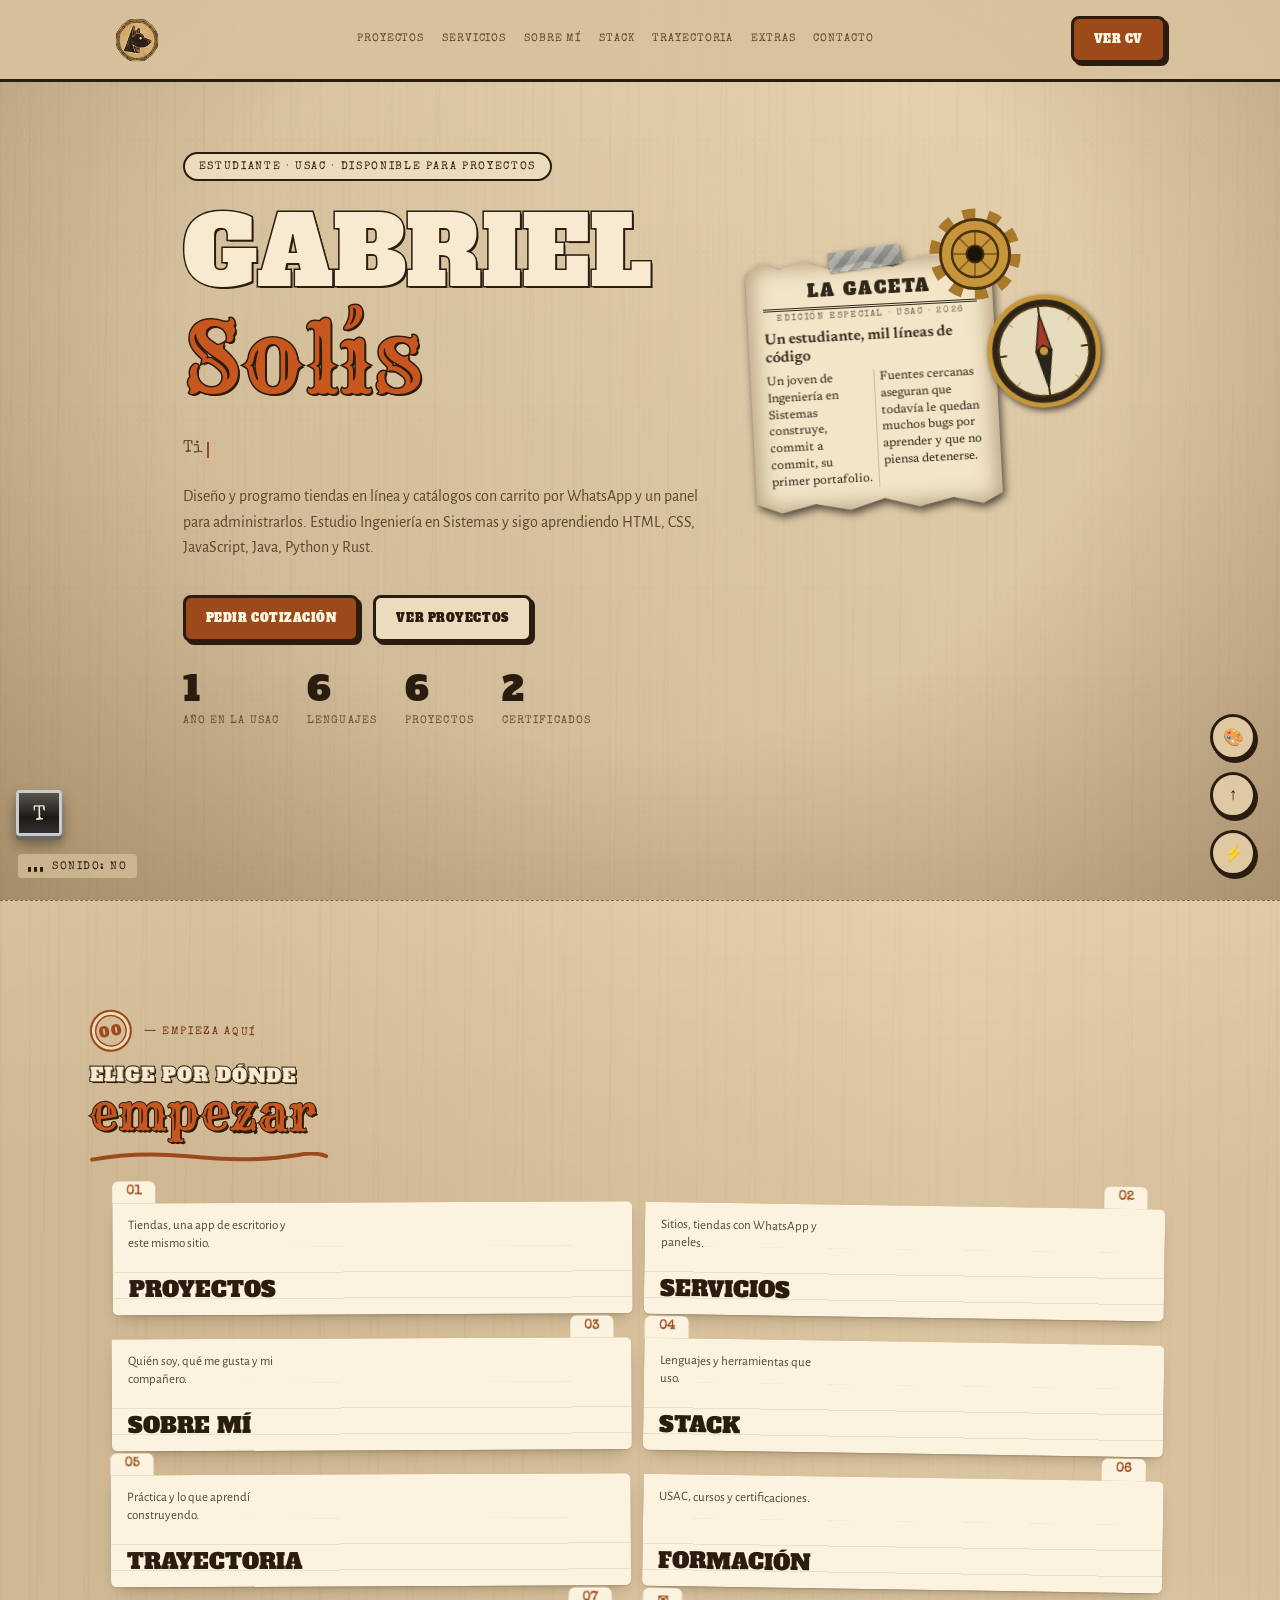
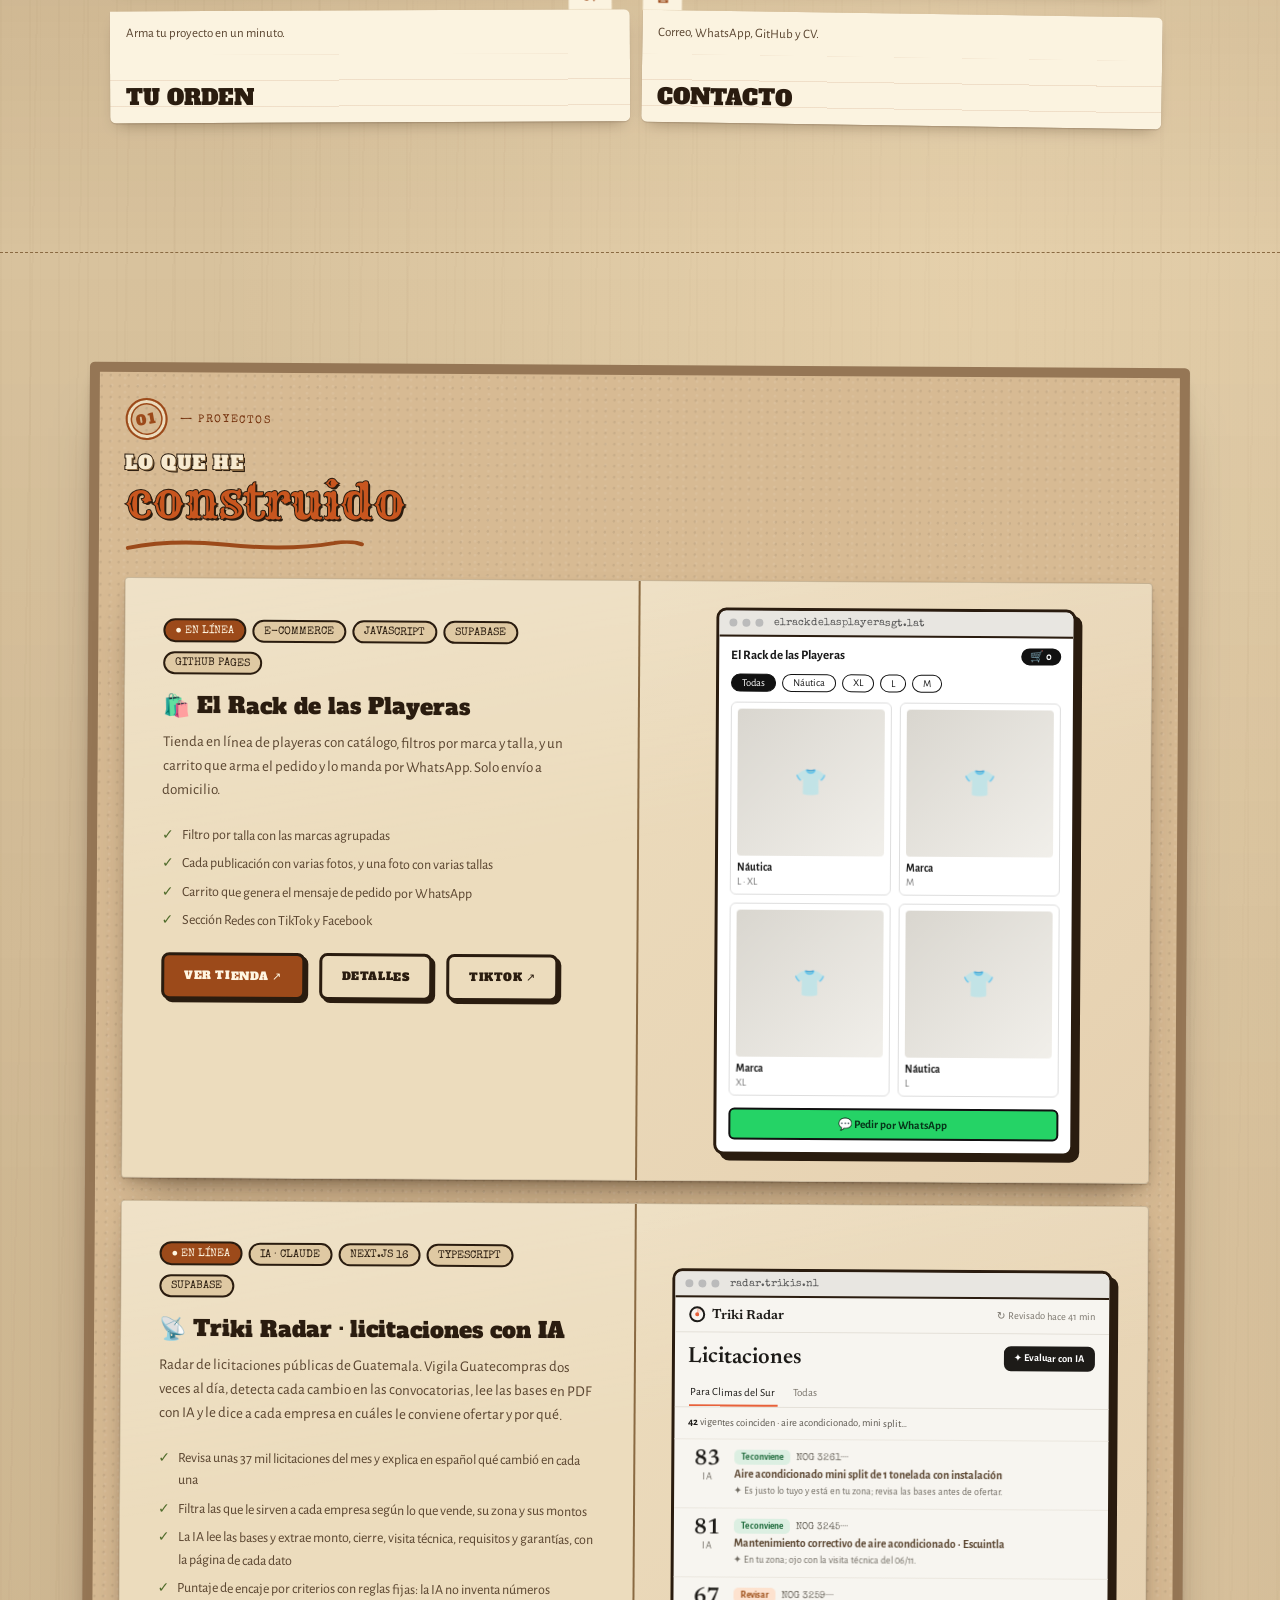
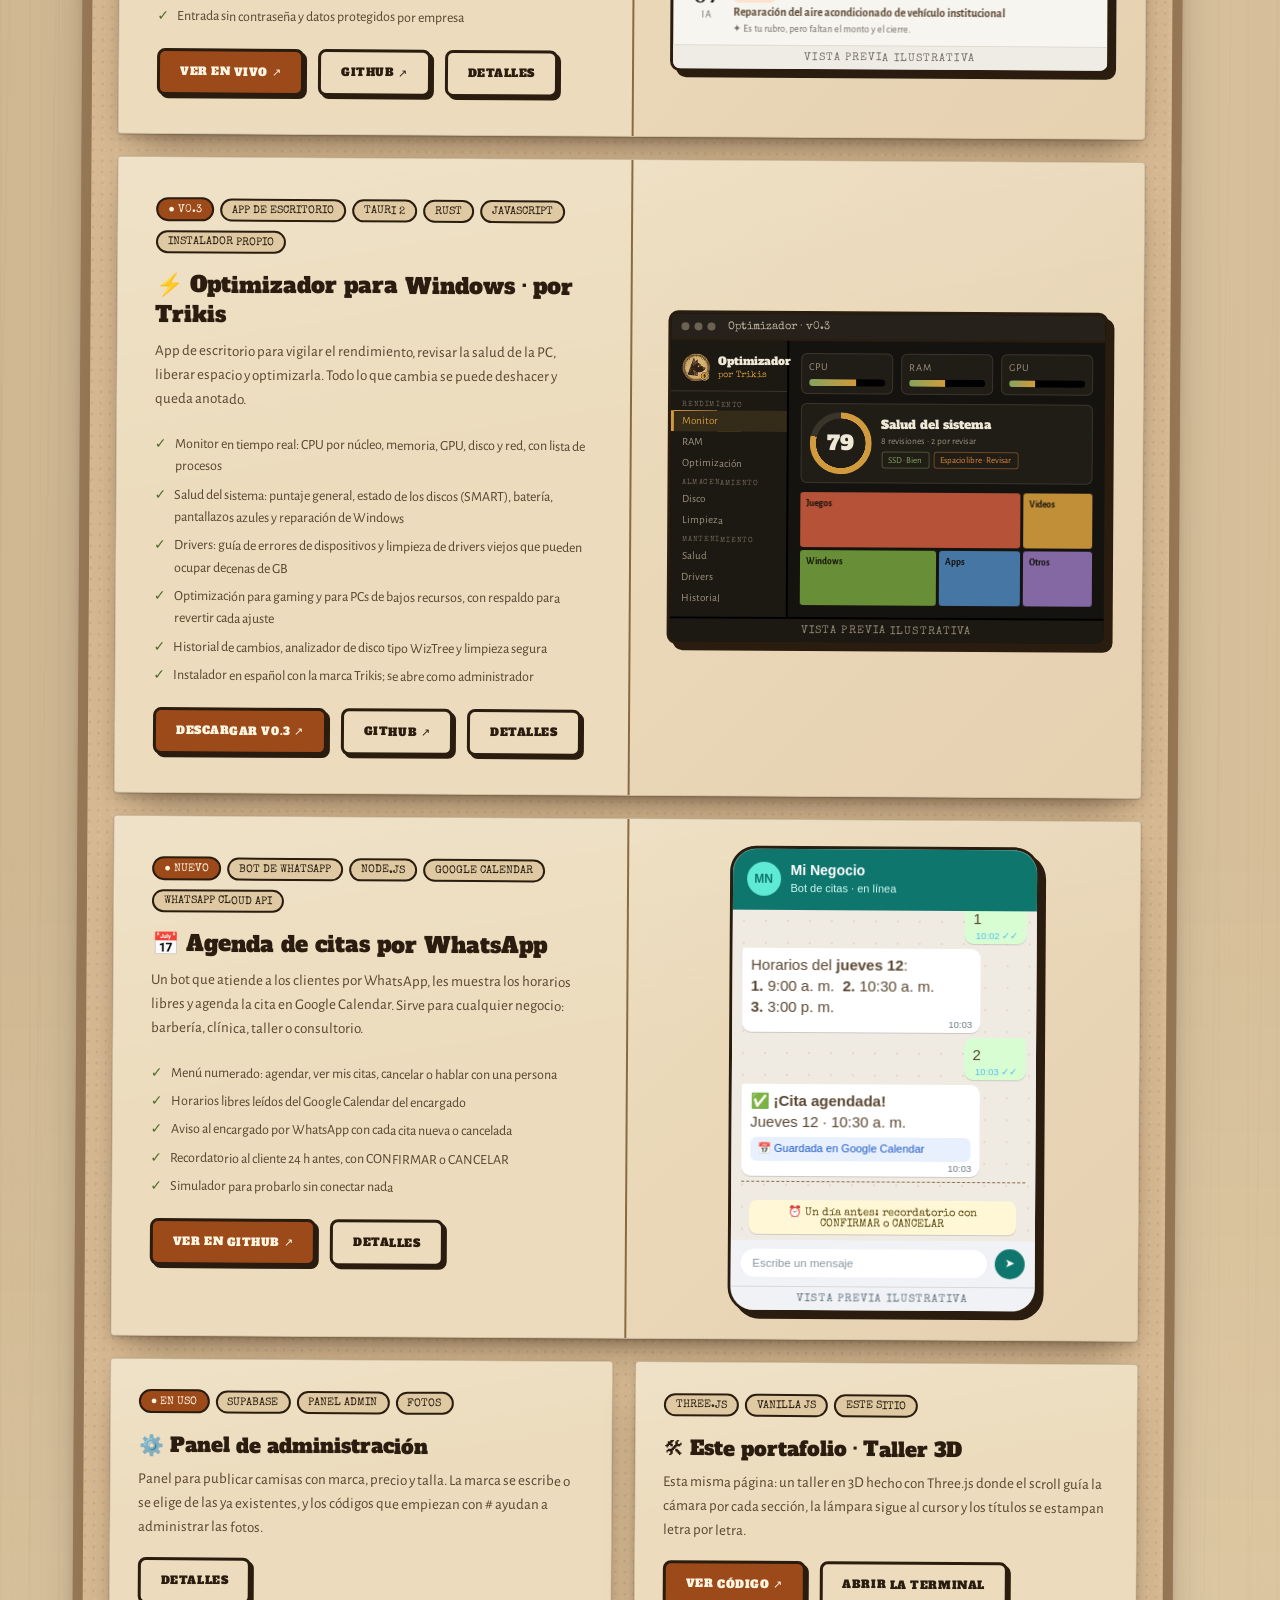
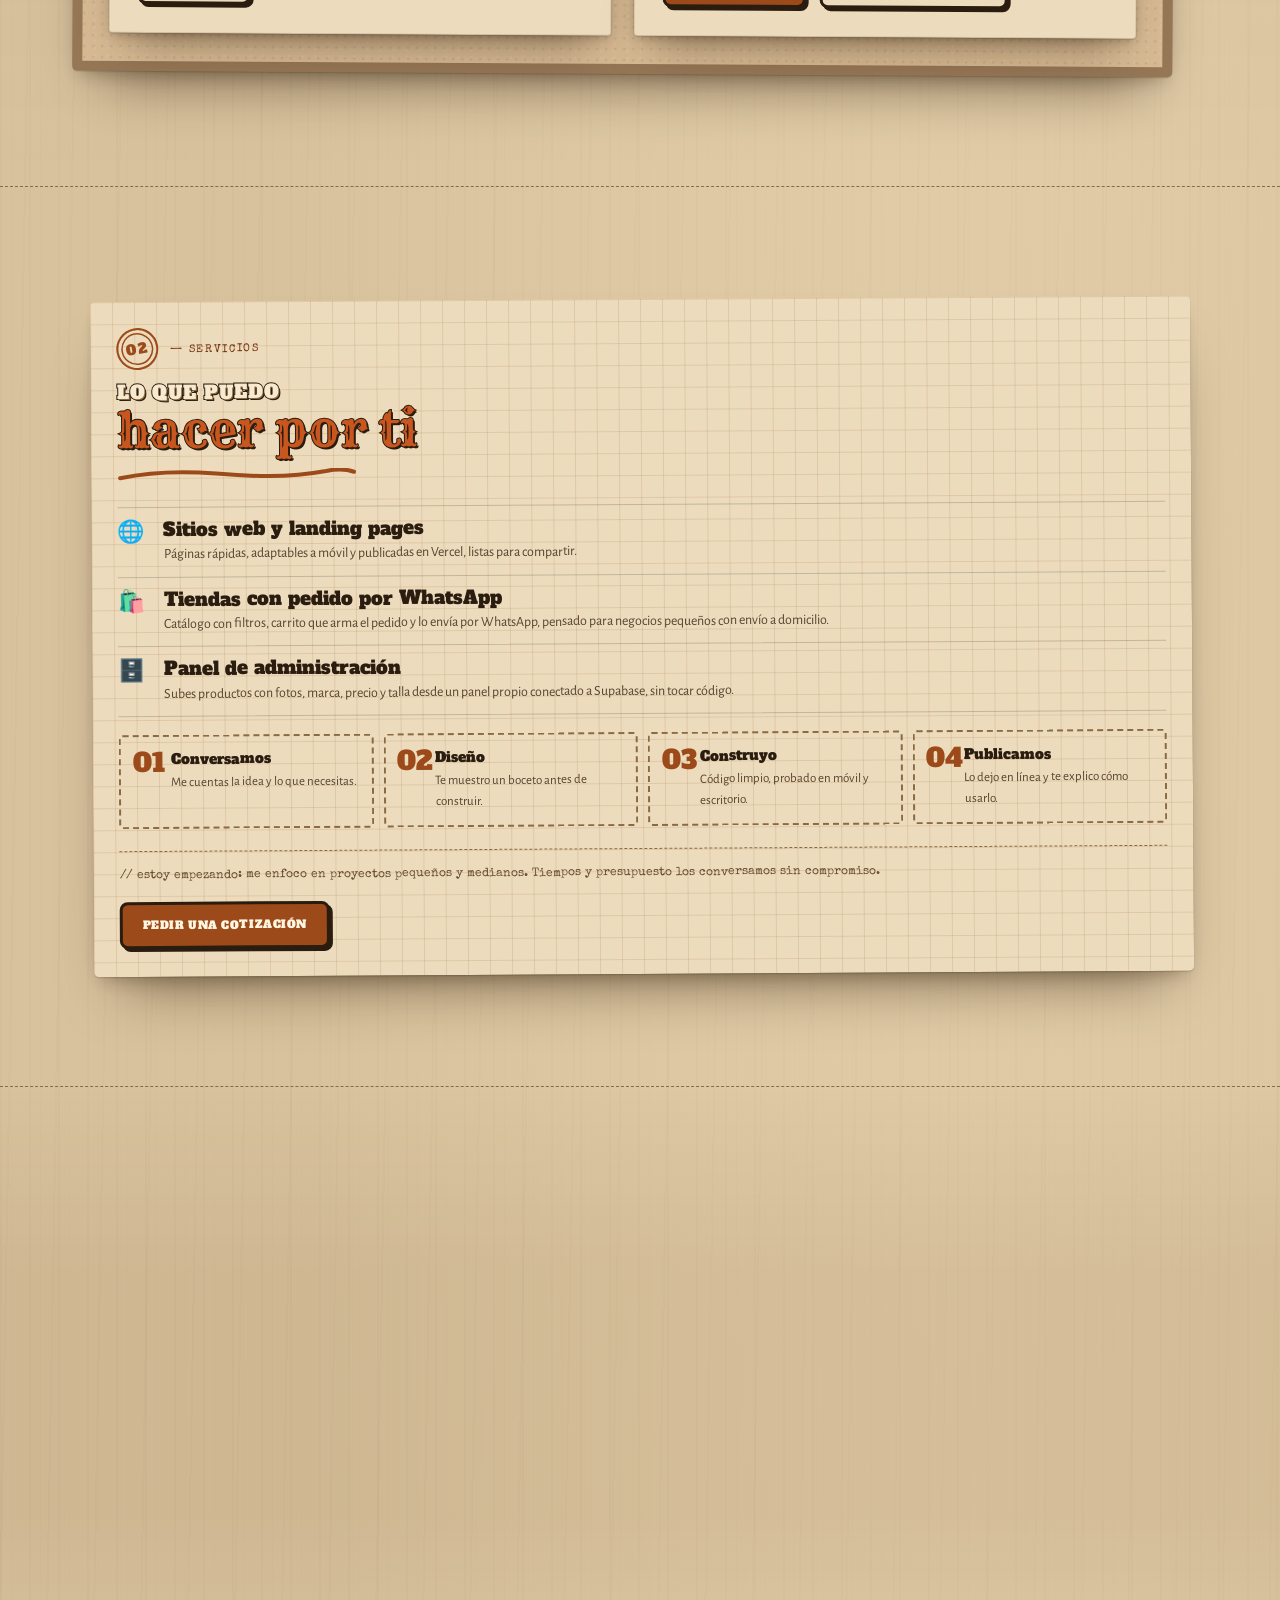
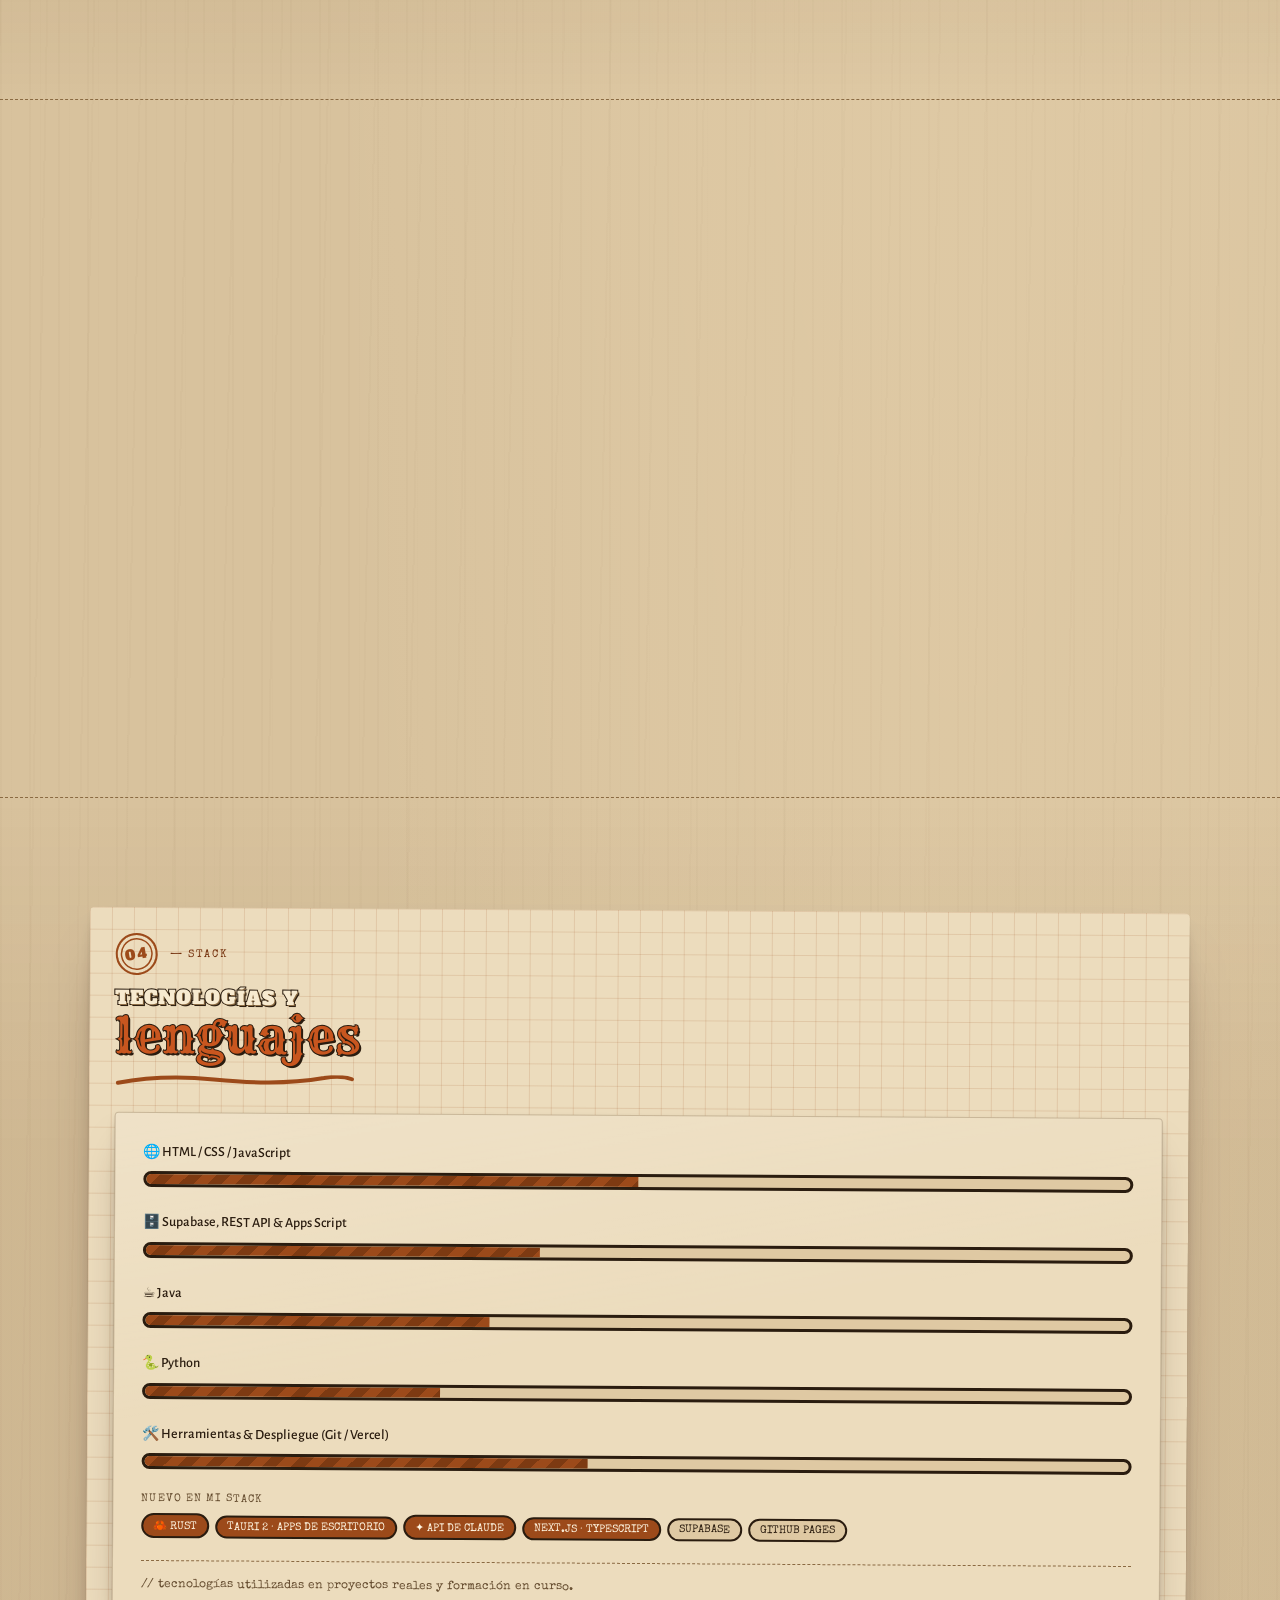
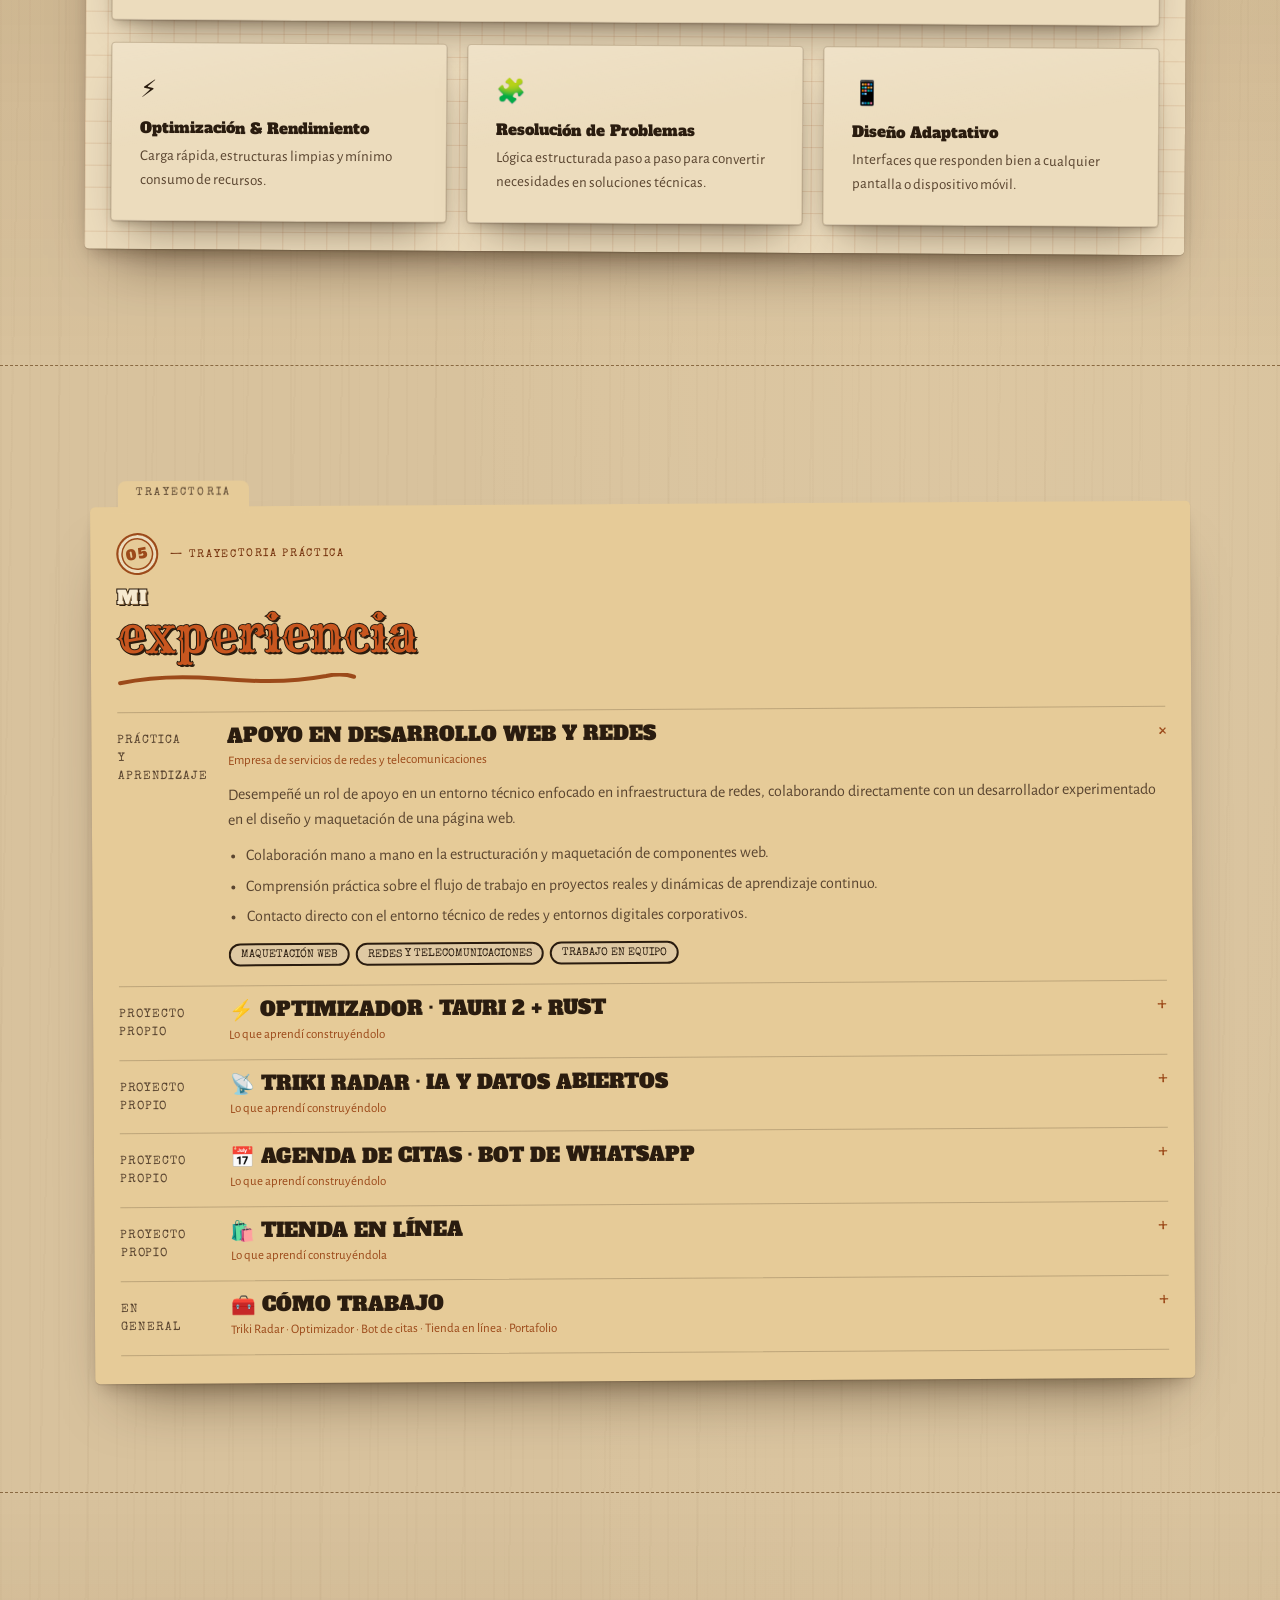
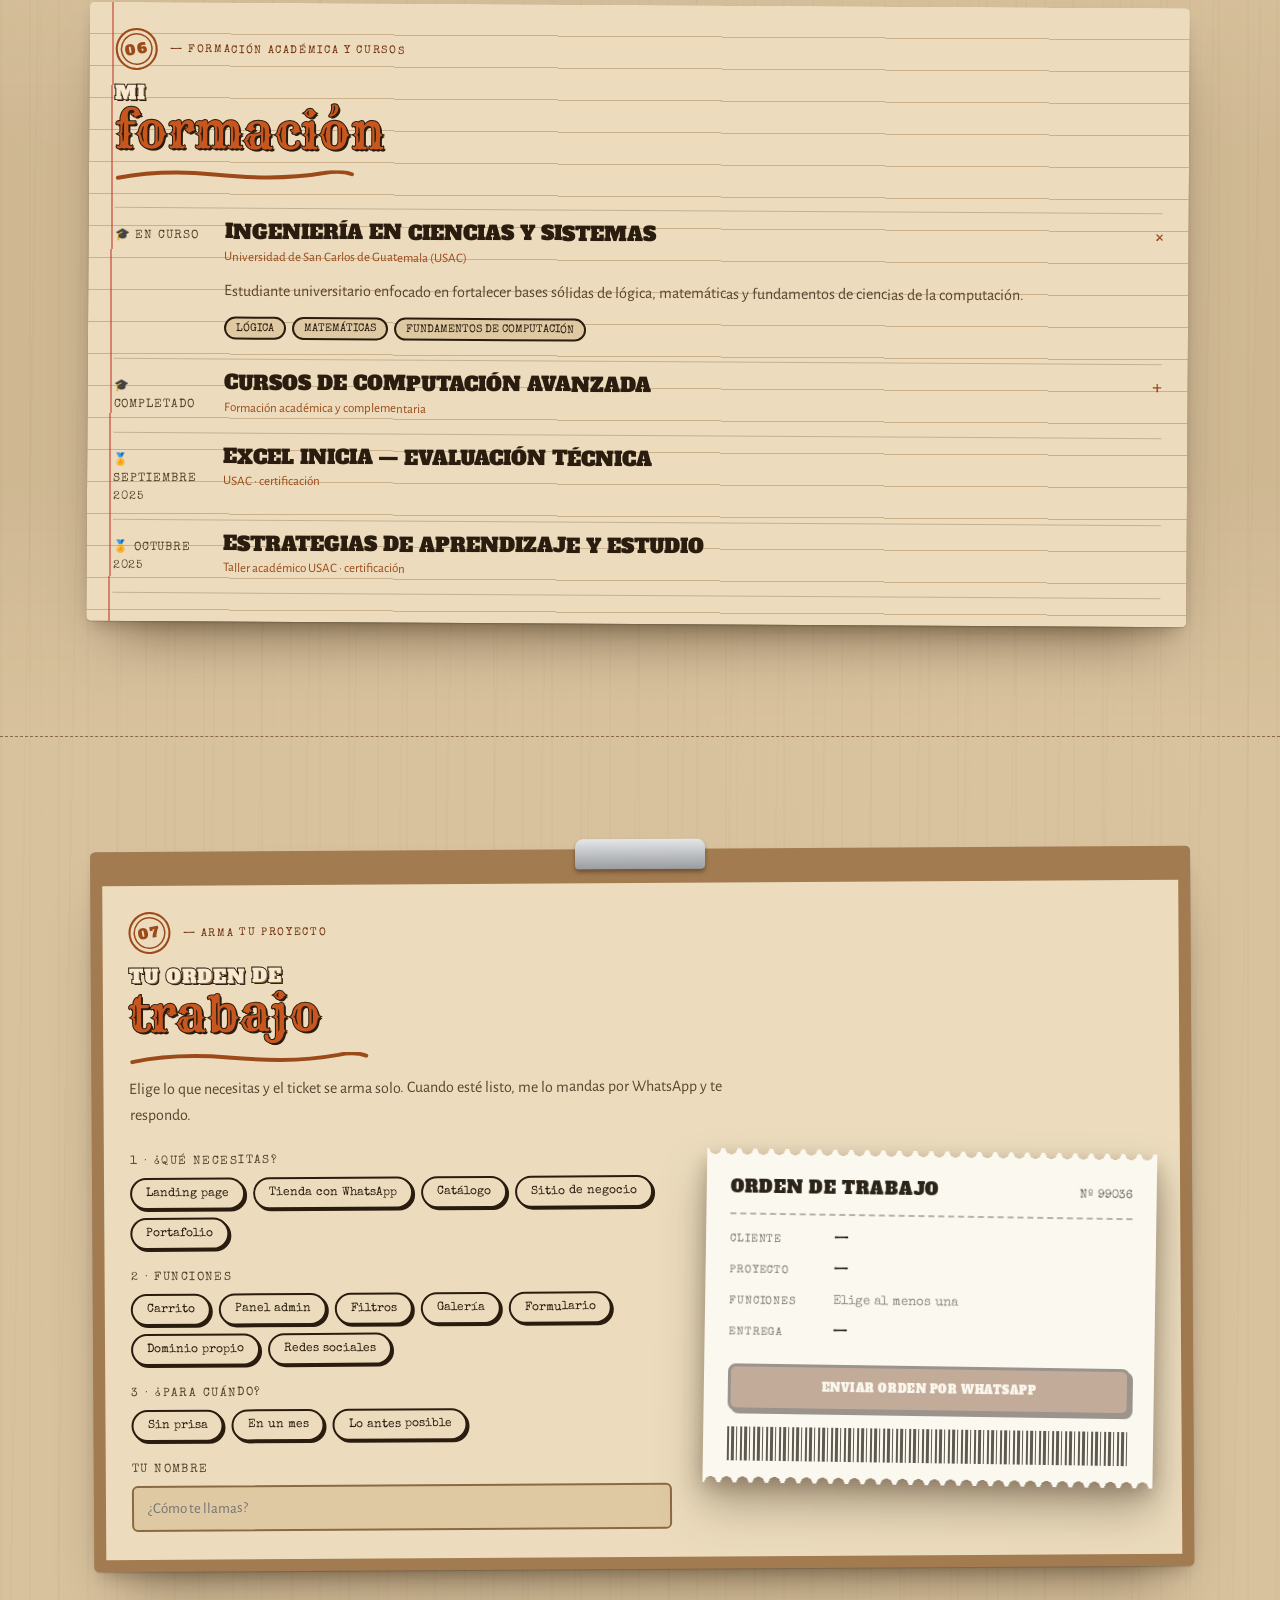
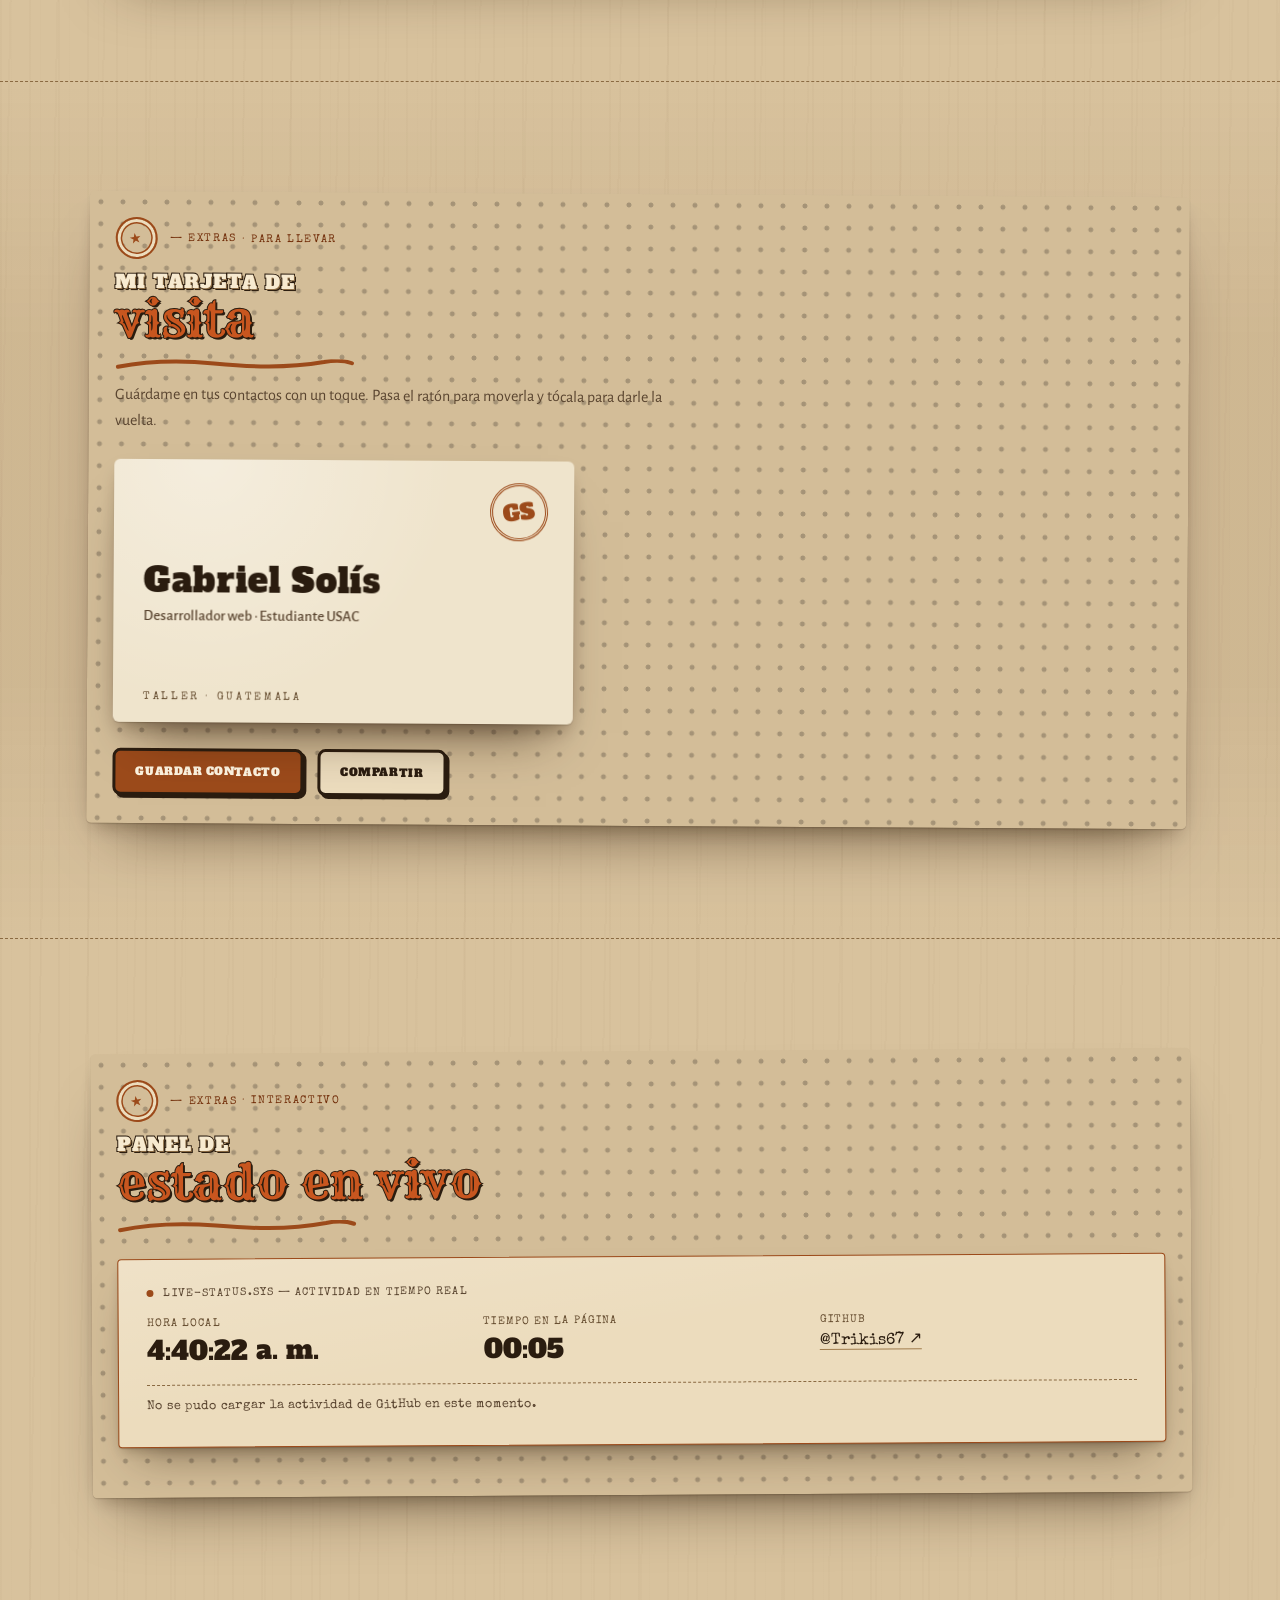
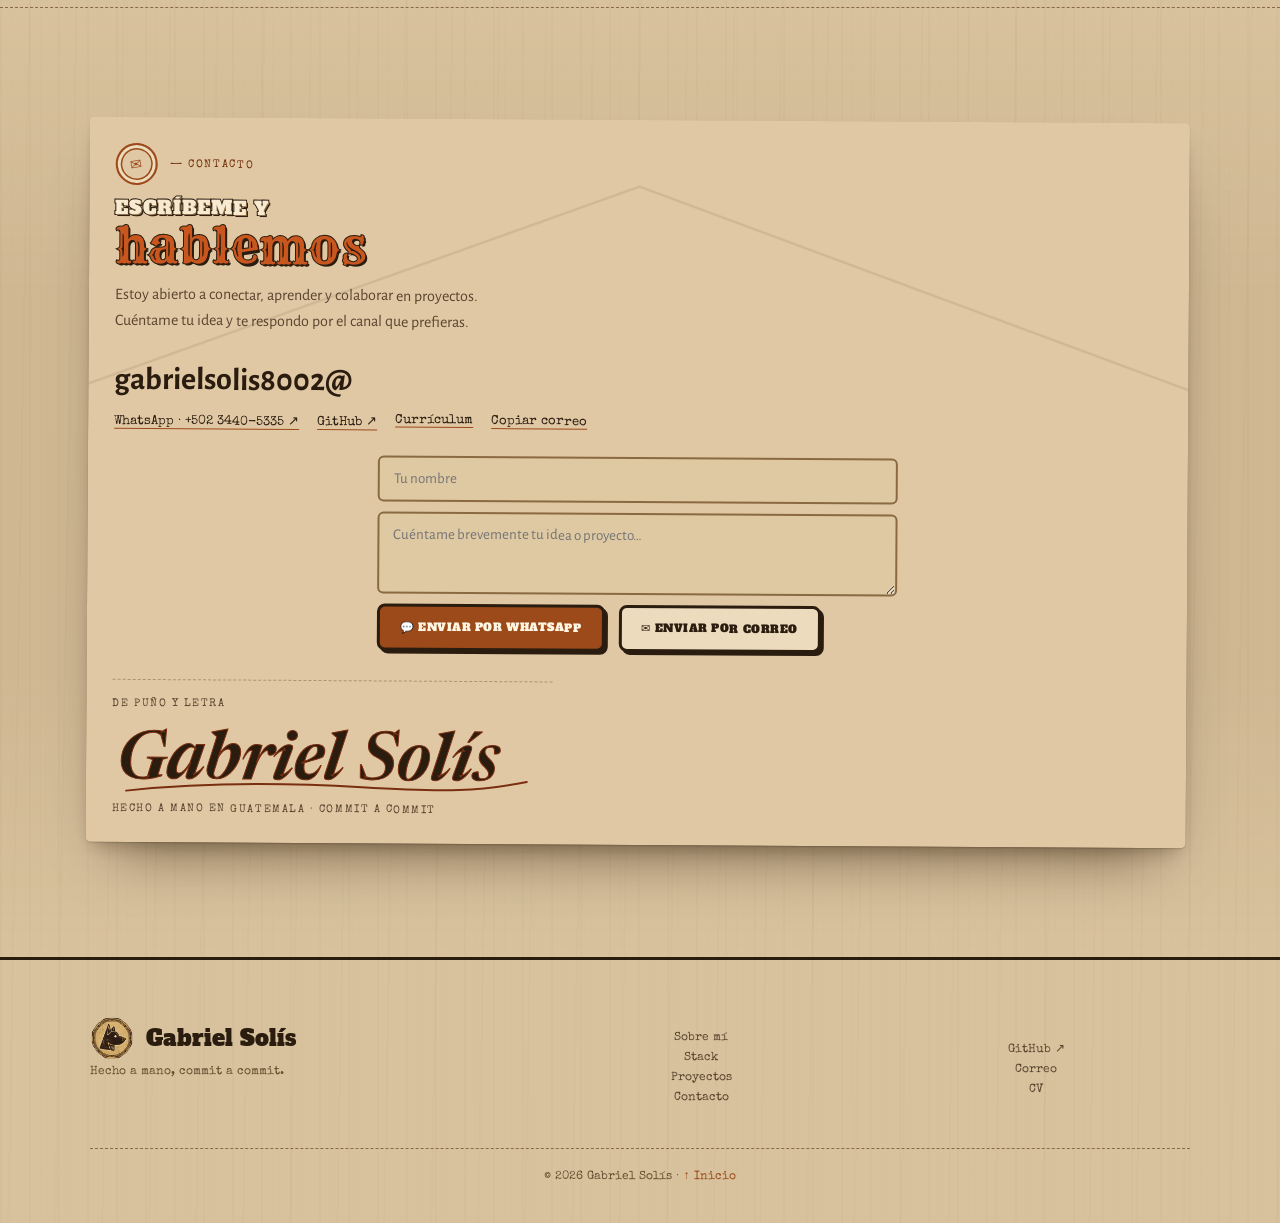
==== commit 2067096f: "Vistas previas animadas en todos los proyectos y arreglo del chat La etiqueta del Optimizador se lla" ====
--- a/index.html
+++ b/index.html
@@ -1166,12 +1166,33 @@
 .app-gauge b{font:400 20px var(--h);color:#efe8d6}
 .app-hs>div:last-child b{display:block;font:400 12px var(--h);color:#efe8d6}.app-hs small{display:block;color:#9a907a;font-size:9.5px;margin:2px 0 5px}
 .app-hs i{display:inline-block;font-style:normal;font-size:9px;padding:2px 6px;border-radius:3px;margin:0 4px 2px 0;border:1px solid}
-.app-hs i.ok{color:#86a35e;border-color:#86a35e66}.app-hs i.wa{color:#e0863a;border-color:#e0863a66}
+.app-hs i.ok{color:#86a35e;border-color:#86a35e66}.app-hs i.wn{color:#e0863a;border-color:#e0863a66}
 .app-main{gap:9px}.opt .app-tm{min-height:70px}
 .opt .app-body{grid-template-columns:118px 1fr}.app-nav .app-brand b{font-size:11px}.app-nav em{font-size:7.5px;letter-spacing:.08em;white-space:nowrap;overflow:hidden}
-.app-hs i.ok,.app-hs i.wa{background:#0000!important;box-shadow:none!important}
+.app-hs i.ok,.app-hs i.wn{background:#0000!important;box-shadow:none!important}
 @media(max-width:560px){.opt .app-body{grid-template-columns:92px 1fr}.app-nav .app-brand{justify-content:center}.app-nav .app-brand span{display:none}.app-nav .app-brand img{width:30px;height:30px}.app-nav em{font-size:7px;letter-spacing:.04em}
  .app-hs{grid-template-columns:1fr;justify-items:center;text-align:center}.app-gauge{width:56px;height:56px}.app-hs i{white-space:nowrap}}
+/* ===== Animaciones de las vistas previas (tienda y Optimizador); el chat y el radar ya tenían la suya ===== */
+.shop{position:relative}
+.shop-g>div{transition:border-color .25s,box-shadow .25s,translate .25s}
+.shop-g>div.add{border-color:#25d366;box-shadow:0 0 0 2px #25d36655;translate:0 -2px}
+.shop-f u{transition:background .25s,color .25s}
+.shop-top em{transition:scale .25s}.shop-top em.bump{scale:1.25}
+.shop-w{transition:scale .2s,box-shadow .2s}.shop-w.go{scale:.96;box-shadow:0 0 0 4px #25d36655}
+.shop-t{position:absolute;left:50%;bottom:58px;translate:-50% 12px;opacity:0;background:#111;color:#fff;font:600 11px var(--d);padding:7px 12px;border-radius:99px;white-space:nowrap;transition:opacity .35s,translate .35s;pointer-events:none}
+.shop-t.on{opacity:1;translate:-50% 0}
+.shop.play .shop-g>div{animation:pvIn .45s cubic-bezier(.2,.8,.2,1) both}
+.shop.play .shop-g>div:nth-child(2){animation-delay:.12s}.shop.play .shop-g>div:nth-child(3){animation-delay:.24s}.shop.play .shop-g>div:nth-child(4){animation-delay:.36s}
+@keyframes pvIn{from{opacity:0;translate:0 10px}}
+.opt .app-g span::after{transition:width .9s cubic-bezier(.4,0,.2,1)}
+.opt .app-nav u{transition:background .3s,color .3s,box-shadow .3s}
+.opt .app-gauge{transition:none}
+.opt .app-tm i{transition:opacity .4s,scale .4s}
+.opt .app.play .app-tm i{animation:pvPop .5s cubic-bezier(.2,1.2,.4,1) both}
+.opt .app.play .app-tm i:nth-child(2){animation-delay:.1s}.opt .app.play .app-tm i:nth-child(3){animation-delay:.2s}.opt .app.play .app-tm i:nth-child(4){animation-delay:.3s}.opt .app.play .app-tm i:nth-child(5){animation-delay:.4s}
+@keyframes pvPop{from{opacity:0;scale:.85}}
+.opt .app-hs i{transition:opacity .4s,translate .4s}.opt .app-hs i.h{opacity:0;translate:0 4px}
+@media (prefers-reduced-motion:reduce){.shop.play .shop-g>div,.opt .app.play .app-tm i{animation:none}}
 </style>
 </head>
 <body>
@@ -1298,7 +1319,7 @@
       <div class="shop-top"><span>El Rack de las Playeras</span><em>🛒 2</em></div>
       <div class="shop-f"><u class="on">Todas</u><u>Náutica</u><u>XL</u><u>L</u><u>M</u></div>
       <div class="shop-g"><div><span class="im"></span><b>Náutica</b><small>L · XL</small></div><div><span class="im"></span><b>Marca</b><small>M</small></div><div><span class="im"></span><b>Marca</b><small>XL</small></div><div><span class="im"></span><b>Náutica</b><small>L</small></div></div>
-      <div class="shop-w">💬 Pedir por WhatsApp</div></div></div>
+      <div class="shop-w">💬 Pedir por WhatsApp</div><div class="shop-t">✓ Pedido listo · se abre WhatsApp</div></div></div>
   </div>
   <div class="card pc feat rad">
     <div><span class="tg w">● En línea</span><span class="tg">IA · Claude</span><span class="tg">Next.js 16</span><span class="tg">TypeScript</span><span class="tg">Supabase</span>
@@ -1327,7 +1348,7 @@
       <div class="app-bar"><i></i><i></i><i></i><b>Optimizador · v0.3</b></div>
       <div class="app-body"><div class="app-nav"><div class="app-brand"><img src="optimizador-logo.png" alt="" width="30" height="30"><span><b>Optimizador</b><small>por Trikis</small></span></div><em>Rendimiento</em><u class="on">Monitor</u><u>RAM</u><u>Optimización</u><em>Almacenamiento</em><u>Disco</u><u>Limpieza</u><em>Mantenimiento</em><u>Salud</u><u>Drivers</u><u>Historial</u></div>
        <div class="app-main"><div class="app-g"><div><small>CPU</small><span style="--w:62%"></span></div><div><small>RAM</small><span style="--w:48%"></span></div><div><small>GPU</small><span style="--w:35%"></span></div></div>
-        <div class="app-hs"><div class="app-gauge" style="--v:79"><b>79</b></div><div><b>Salud del sistema</b><small>8 revisiones · 2 por revisar</small><i class="ok">SSD · Bien</i><i class="wa">Espacio libre · Revisar</i></div></div>
+        <div class="app-hs"><div class="app-gauge" style="--v:79"><b>79</b></div><div><b>Salud del sistema</b><small>8 revisiones · 2 por revisar</small><i class="ok">SSD · Bien</i><i class="wn">Espacio libre · Revisar</i></div></div>
         <div class="app-tm"><i style="grid-area:a;background:#c4573a">Juegos</i><i style="grid-area:b;background:#d19a3c">Videos</i><i style="grid-area:c;background:#6f9a3a">Windows</i><i style="grid-area:d;background:#4a7fb0">Apps</i><i style="grid-area:e;background:#8c6fb0">Otros</i></div></div></div>
       <div class="app-cap">Vista previa ilustrativa</div></div></div>
   </div>
@@ -1942,7 +1963,7 @@
 <script src="taller3d.js"></script>
 <script>
 /* chat del bot de citas: se escribe cuando se ve y se repite cada tanto */
-(function(){const w=document.querySelector('.wa');if(!w||!('IntersectionObserver' in window))return;let t=0,vis=false;
+(function(){const w=document.querySelector('.pc.agd .wa');if(!w||!('IntersectionObserver' in window))return;let t=0,vis=false;
  const run=()=>{w.classList.remove('play');void w.offsetWidth;w.classList.add('play');clearTimeout(t);t=setTimeout(()=>{if(vis)run()},11000)};
  new IntersectionObserver(e=>{vis=e[0].isIntersecting;if(vis)run();else clearTimeout(t)},{threshold:.35}).observe(w)})();
 </script>
@@ -1952,5 +1973,30 @@
  new IntersectionObserver(e=>{if(!e[0].isIntersecting||done)return;done=true;w.classList.add('play');if(red)return;
   w.querySelectorAll('[data-to]').forEach((b,i)=>{const to=+b.dataset.to,t0=performance.now()+350+i*450;b.textContent='0';const st=n=>{const k=Math.min(1,Math.max(0,(n-t0)/700));b.textContent=Math.round(to*(1-Math.pow(1-k,3)));if(k<1)requestAnimationFrame(st)};requestAnimationFrame(st)})},{threshold:.35}).observe(w)})();
 </script>
+<script>
+/* vistas previas que se mueven solas mientras se ven: la tienda arma un pedido; el Optimizador mide y revisa la salud */
+(function(){if(!('IntersectionObserver' in window))return;const red=matchMedia('(prefers-reduced-motion:reduce)').matches;
+ const loop=(el,run,every)=>{let vis=false,t=[];const go=()=>{t.forEach(clearTimeout);t=[];if(!vis)return;run(t);t.push(setTimeout(go,every))};
+  new IntersectionObserver(e=>{vis=e[0].isIntersecting;if(vis)go();else{t.forEach(clearTimeout);t=[]}},{threshold:.35}).observe(el)};
+ /* tienda: filtra por XL, agrega dos playeras, el carrito sube y se manda el pedido */
+ const sh=document.querySelector('.pc.feat .shop');
+ if(sh&&!red){const chips=[...sh.querySelectorAll('.shop-f u')],cards=[...sh.querySelectorAll('.shop-g>div')],cart=sh.querySelector('.shop-top em'),btn=sh.querySelector('.shop-w'),toast=sh.querySelector('.shop-t');
+  loop(sh,t=>{const at=(ms,f)=>t.push(setTimeout(f,ms));sh.classList.remove('play');void sh.offsetWidth;sh.classList.add('play');
+   chips.forEach((c,i)=>c.classList.toggle('on',i===0));cards.forEach(c=>c.classList.remove('add'));cart.textContent='🛒 0';toast.classList.remove('on');btn.classList.remove('go');
+   at(900,()=>{chips[0].classList.remove('on');chips[2]&&chips[2].classList.add('on')});
+   [[1800,0,'🛒 1'],[2900,2,'🛒 2']].forEach(([ms,k,txt])=>at(ms,()=>{cards[k]&&cards[k].classList.add('add');cart.textContent=txt;cart.classList.add('bump');setTimeout(()=>cart.classList.remove('bump'),250)}));
+   at(4100,()=>btn.classList.add('go'));at(4400,()=>{btn.classList.remove('go');toast.classList.add('on')});at(6600,()=>toast.classList.remove('on'))},8200)}
+ /* Optimizador: las barras miden, la salud sube hasta 79 y el menú pasa de Monitor a Salud */
+ const ap=document.querySelector('.pc.opt .app');
+ if(ap&&!red){const bars=[...ap.querySelectorAll('.app-g span')],nav=[...ap.querySelectorAll('.app-nav u')],g=ap.querySelector('.app-gauge'),gb=g.querySelector('b'),chips=[...ap.querySelectorAll('.app-hs i')];
+  const base=bars.map(b=>parseFloat(b.style.getPropertyValue('--w'))||50);let tick=null;
+  const setNav=n=>nav.forEach(u=>u.classList.toggle('on',u.textContent===n));
+  loop(ap,t=>{const at=(ms,f)=>t.push(setTimeout(f,ms));ap.classList.remove('play');void ap.offsetWidth;ap.classList.add('play');setNav('Monitor');chips.forEach(c=>c.classList.add('h'));g.style.setProperty('--v',0);gb.textContent='0';
+   clearInterval(tick);tick=setInterval(()=>{if(!ap.isConnected)return clearInterval(tick);bars.forEach((b,i)=>b.style.setProperty('--w',Math.max(8,Math.min(95,base[i]+(Math.random()*36-18)))+'%'))},900);t.push(setTimeout(()=>clearInterval(tick),9400));
+   at(2600,()=>setNav('Salud'));
+   at(3000,()=>{const t0=performance.now();const st=n=>{const k=Math.min(1,(n-t0)/1200),v=Math.round(79*(1-Math.pow(1-k,3)));g.style.setProperty('--v',v);gb.textContent=v;if(k<1)requestAnimationFrame(st)};requestAnimationFrame(st)});
+   at(4300,()=>chips[0]&&chips[0].classList.remove('h'));at(4700,()=>chips[1]&&chips[1].classList.remove('h'));at(7600,()=>setNav('Limpieza'))},9600)}
+})();
+</script>
 </body>
 </html>
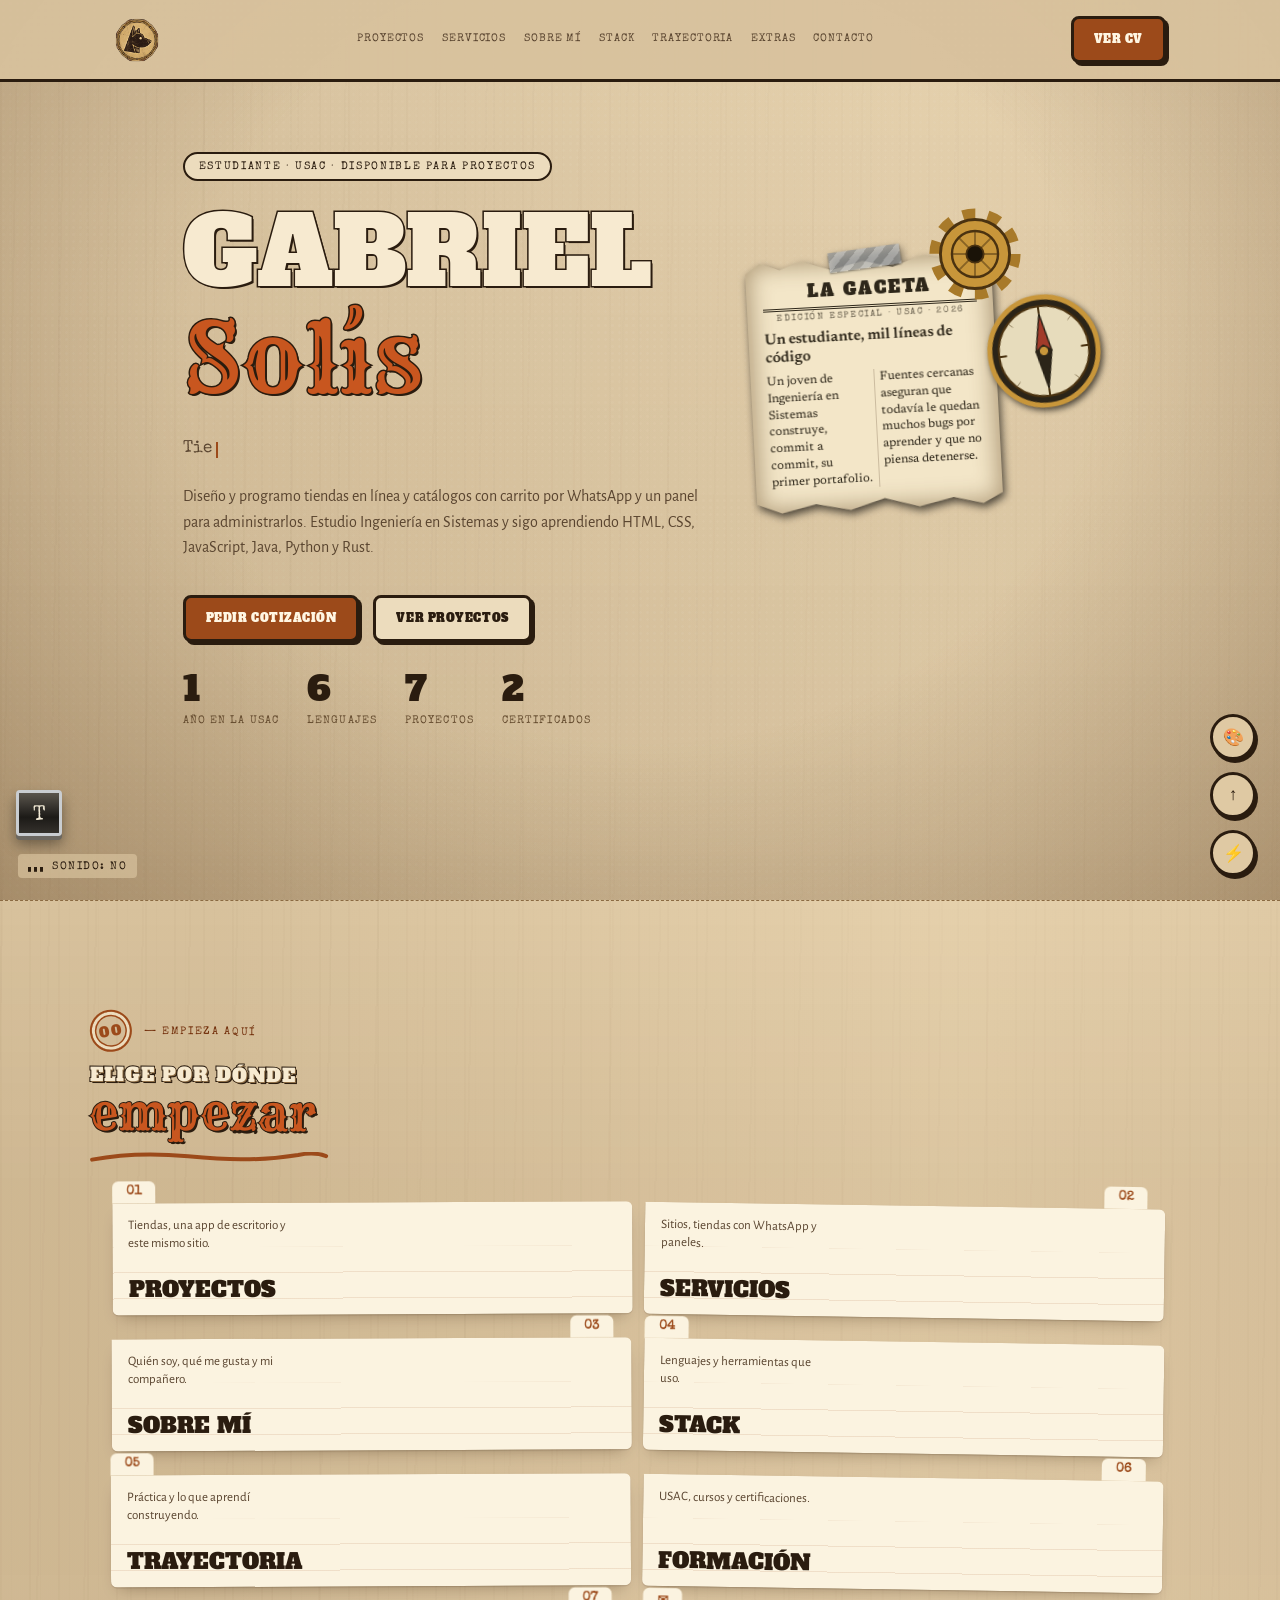
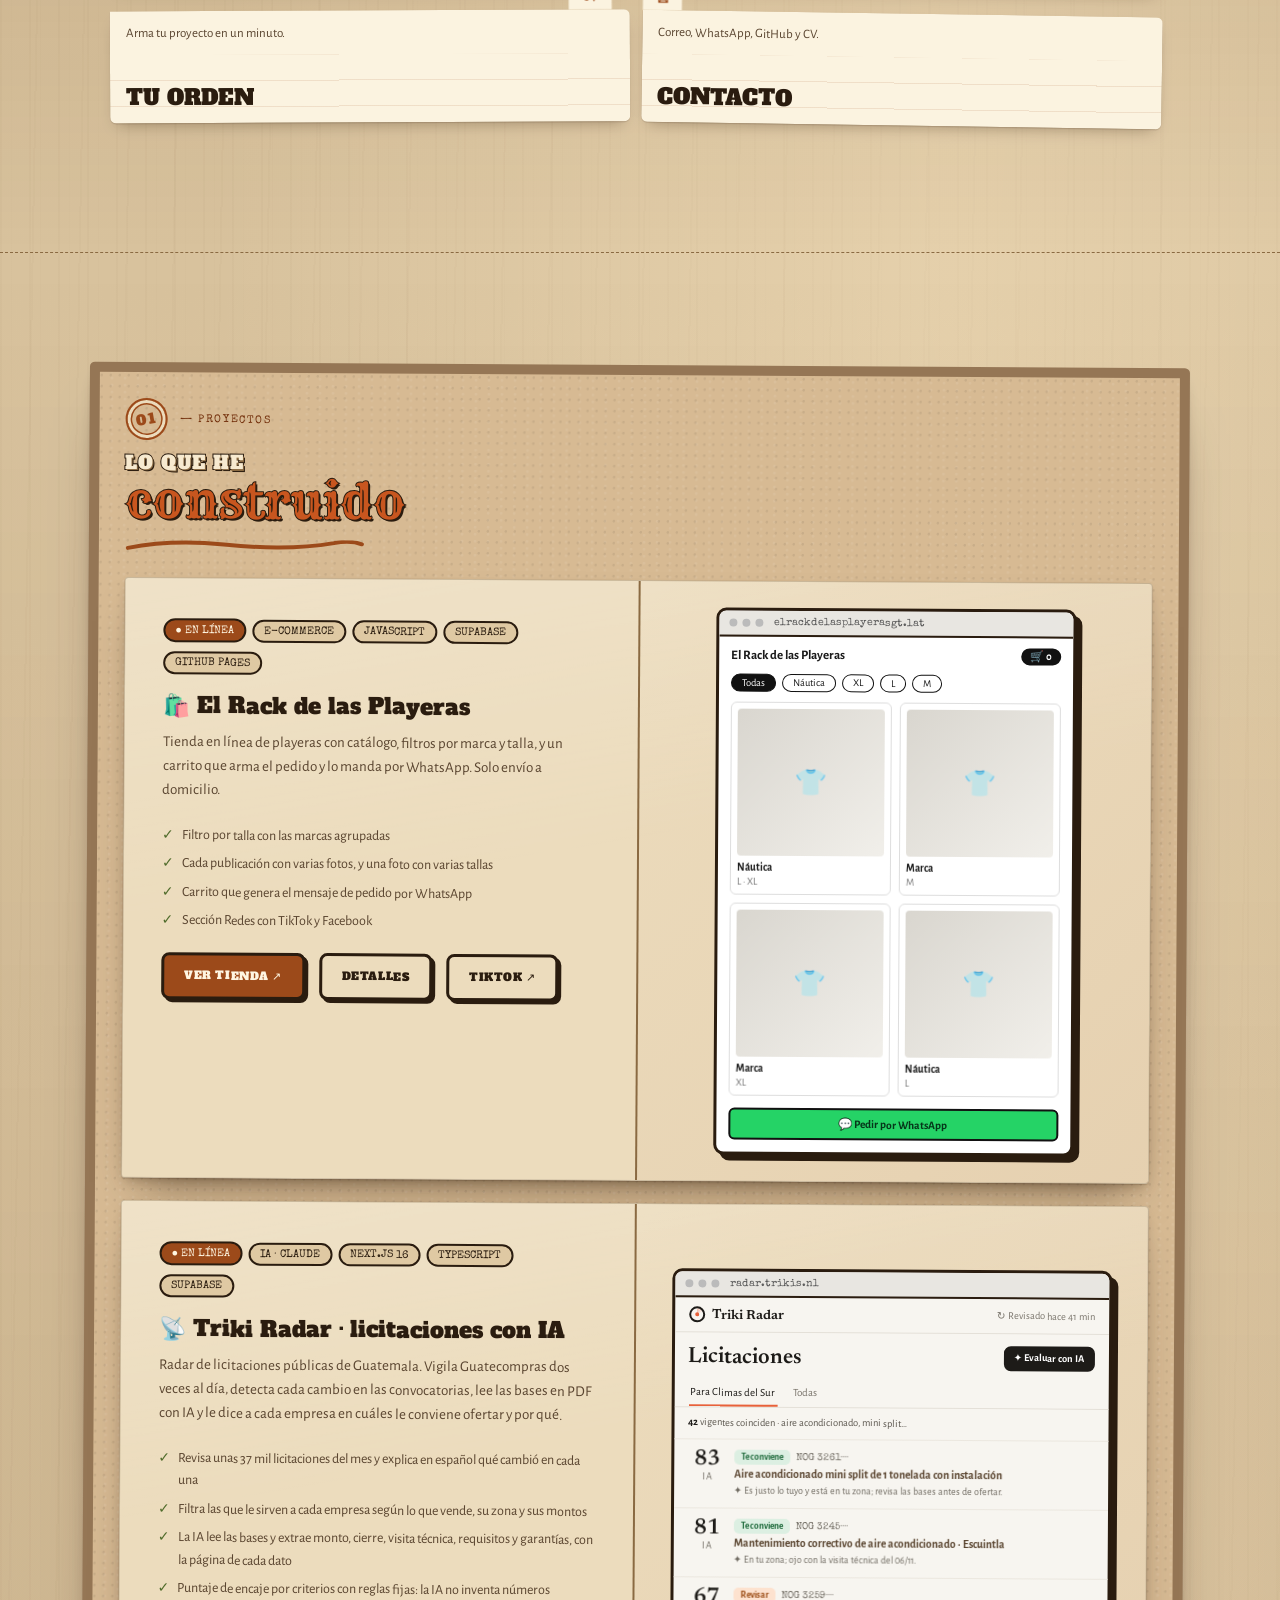
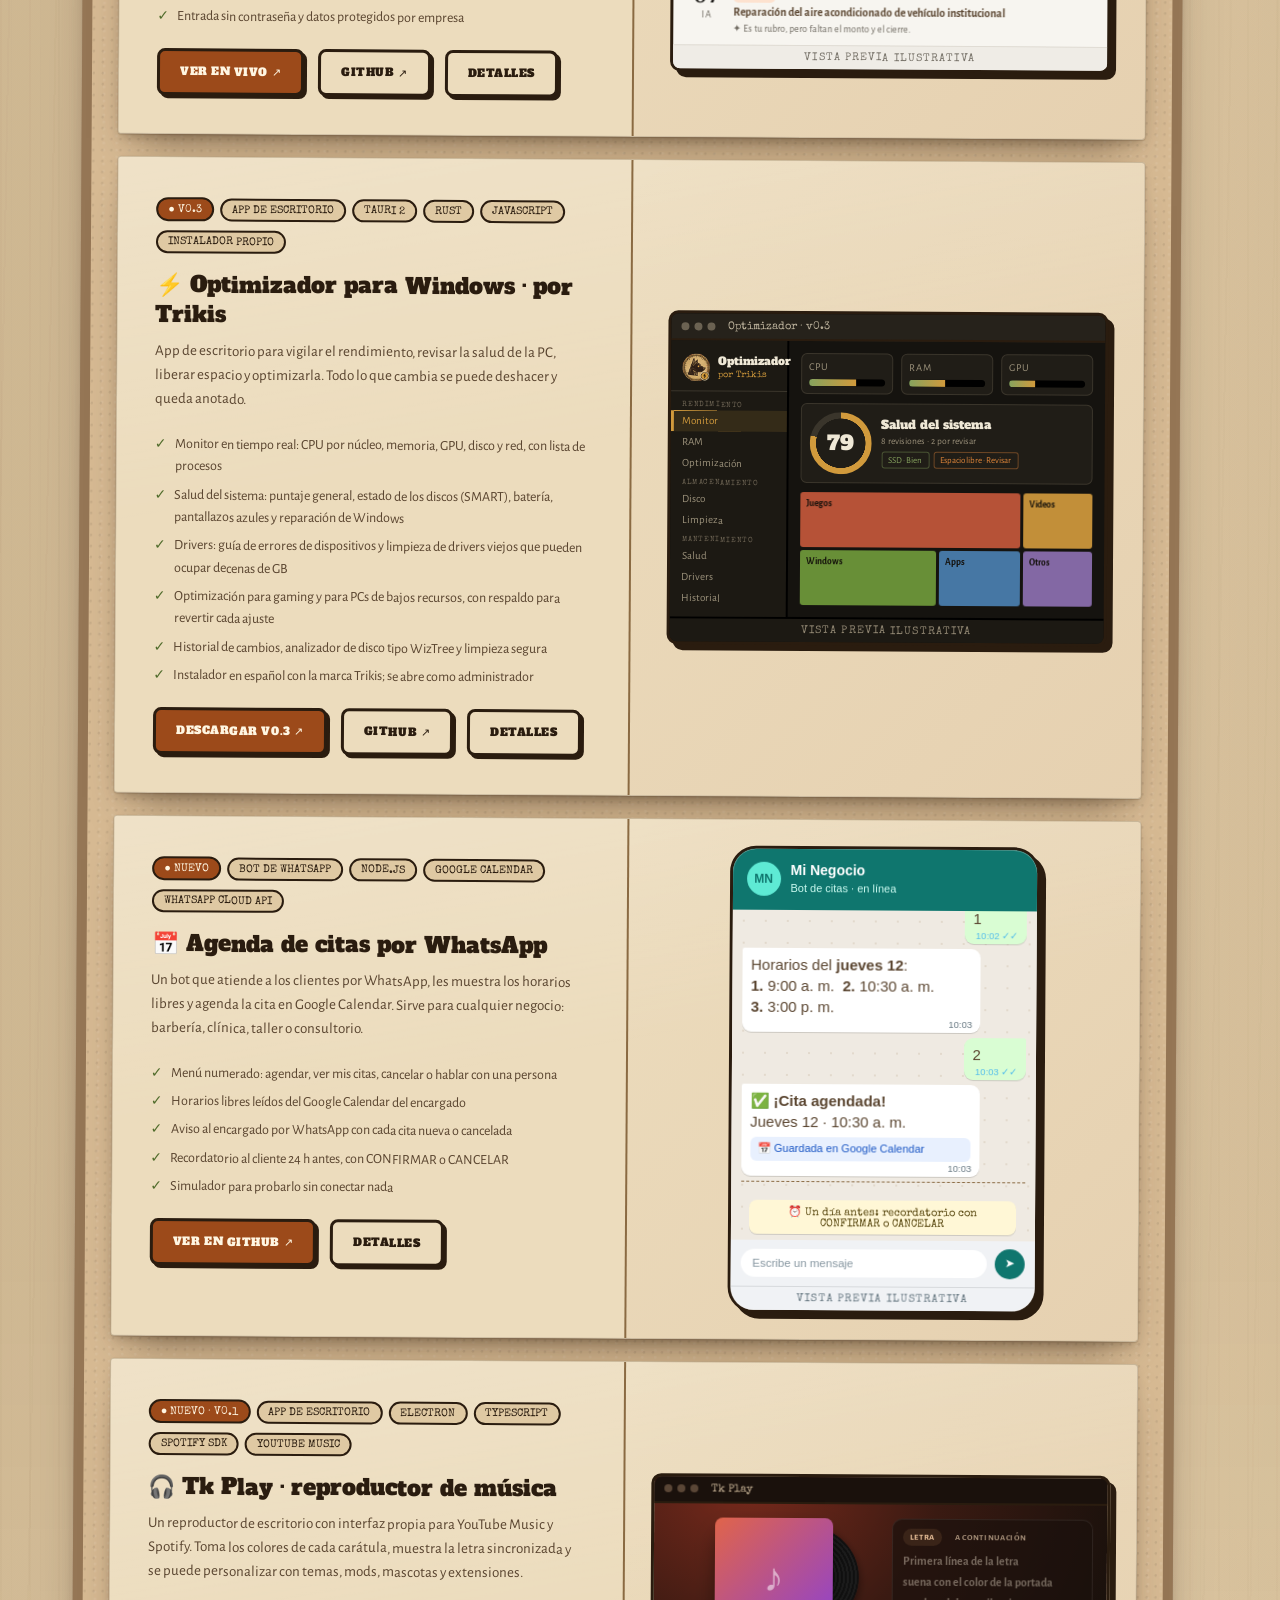
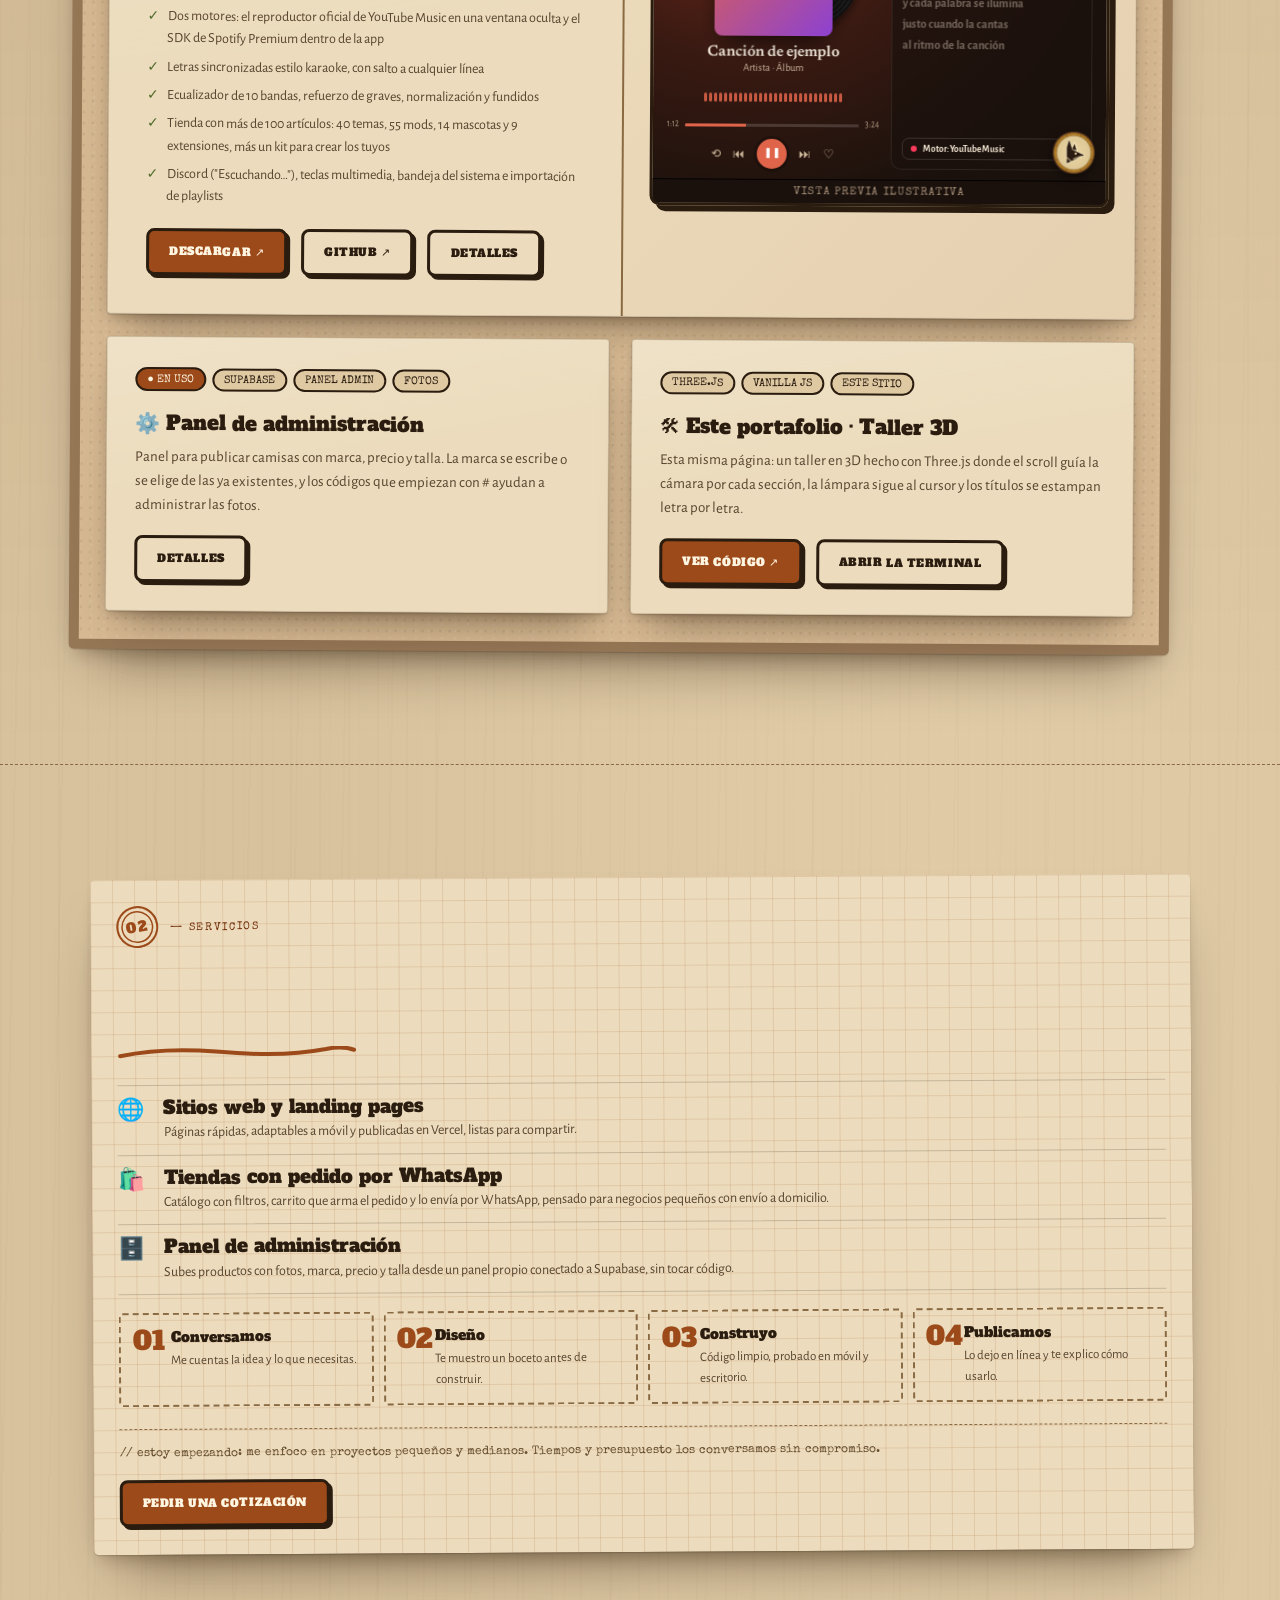
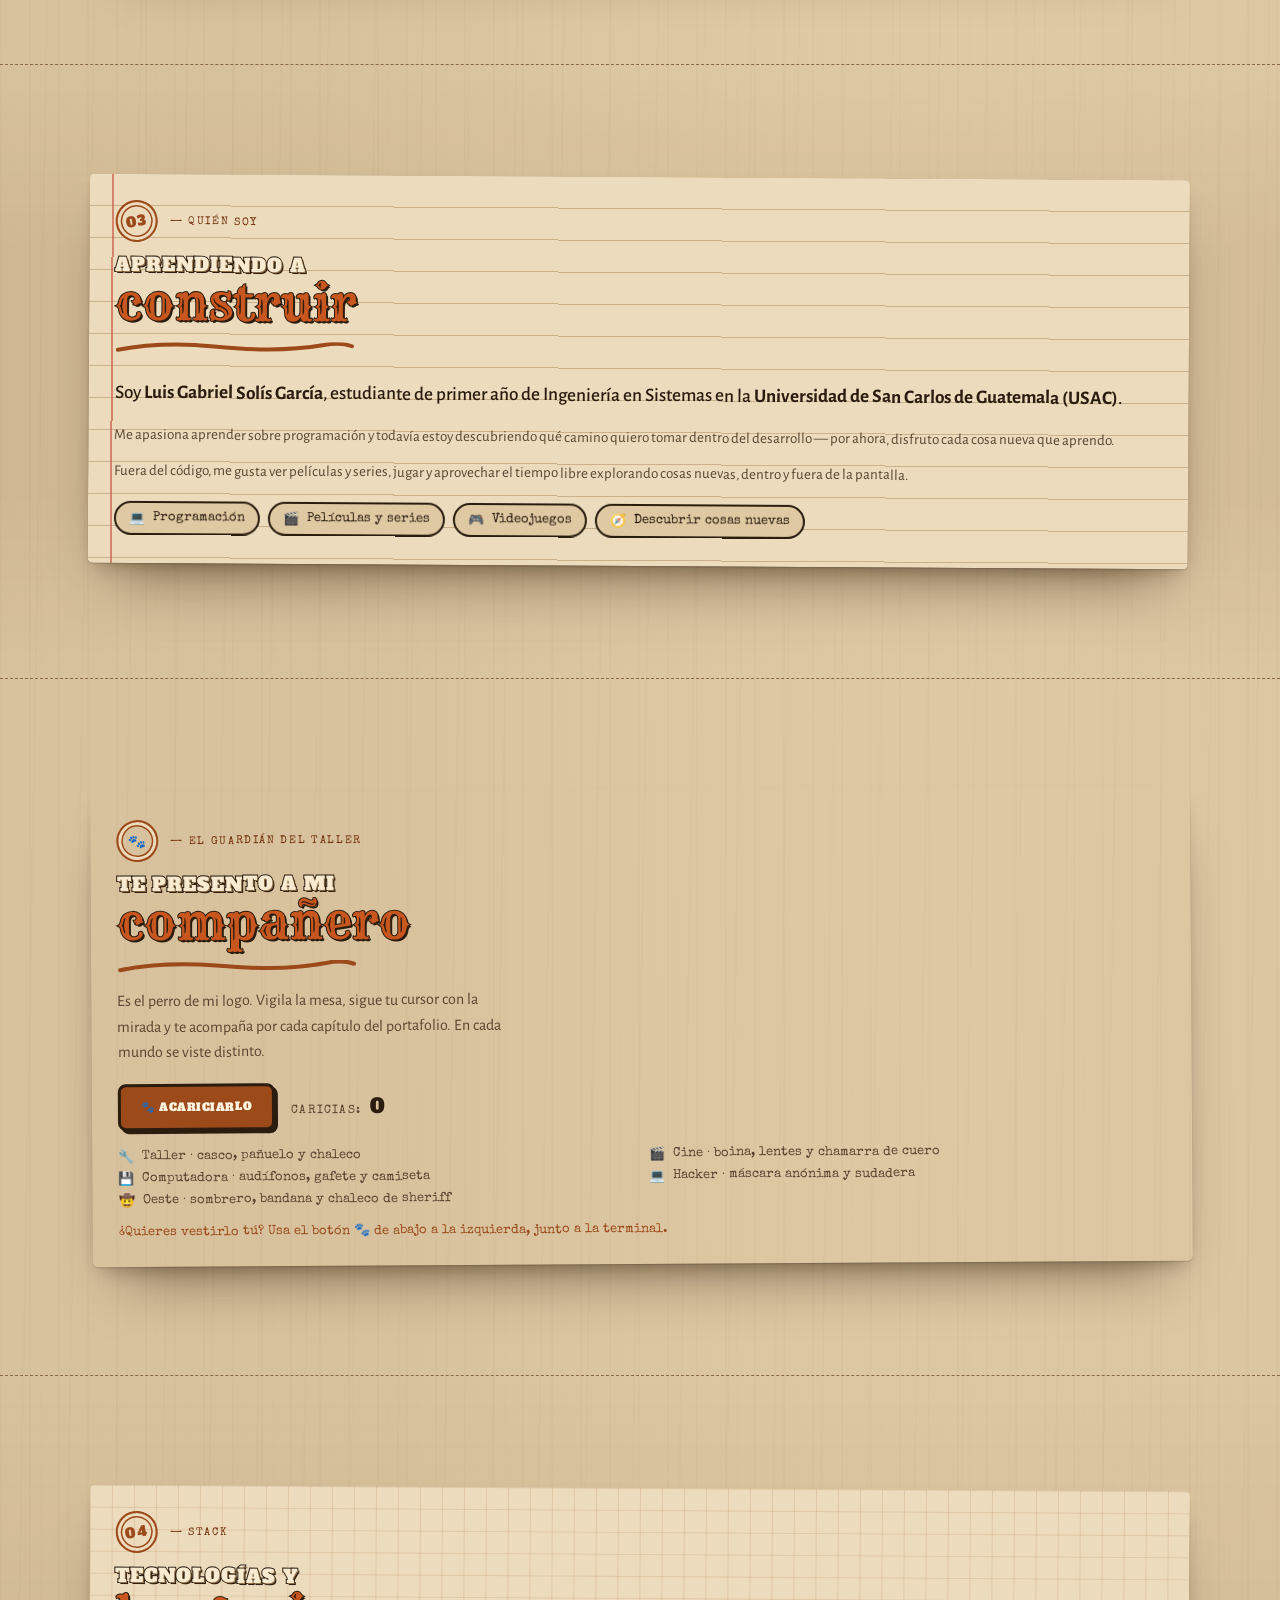
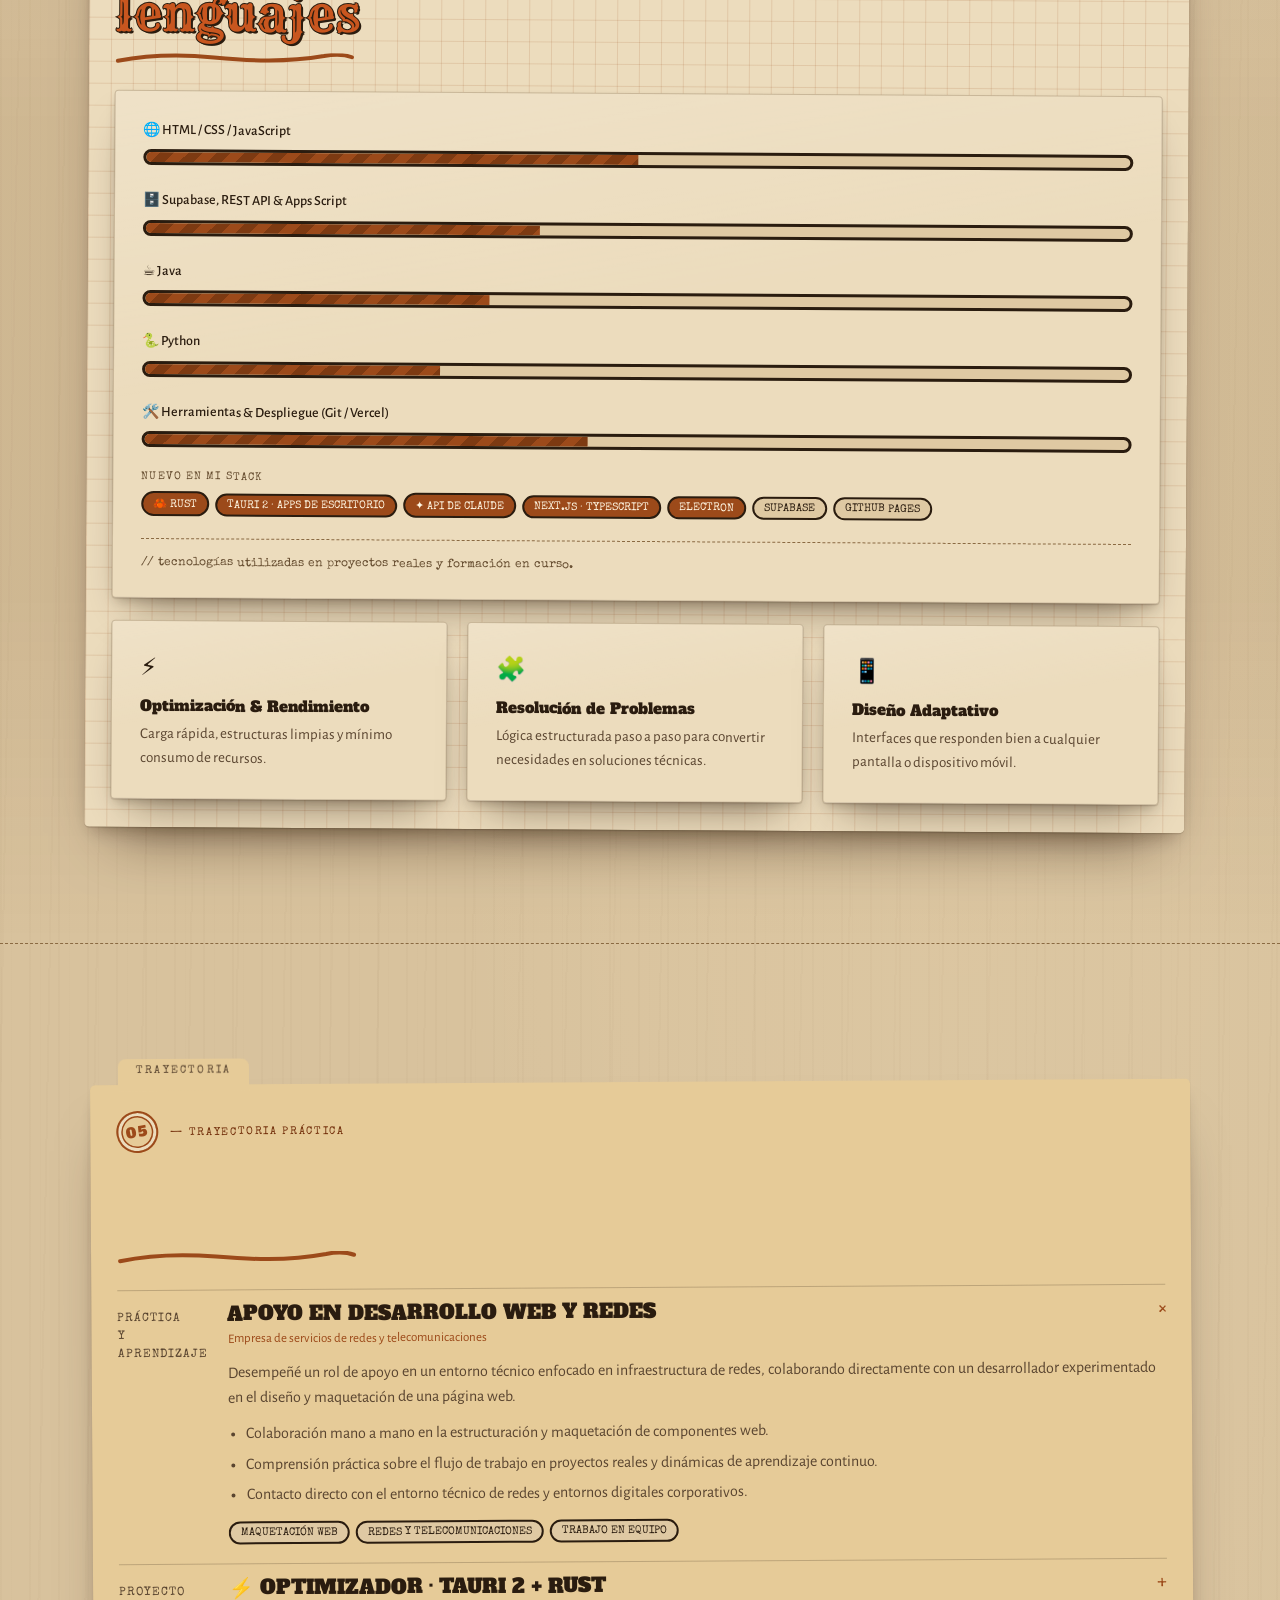
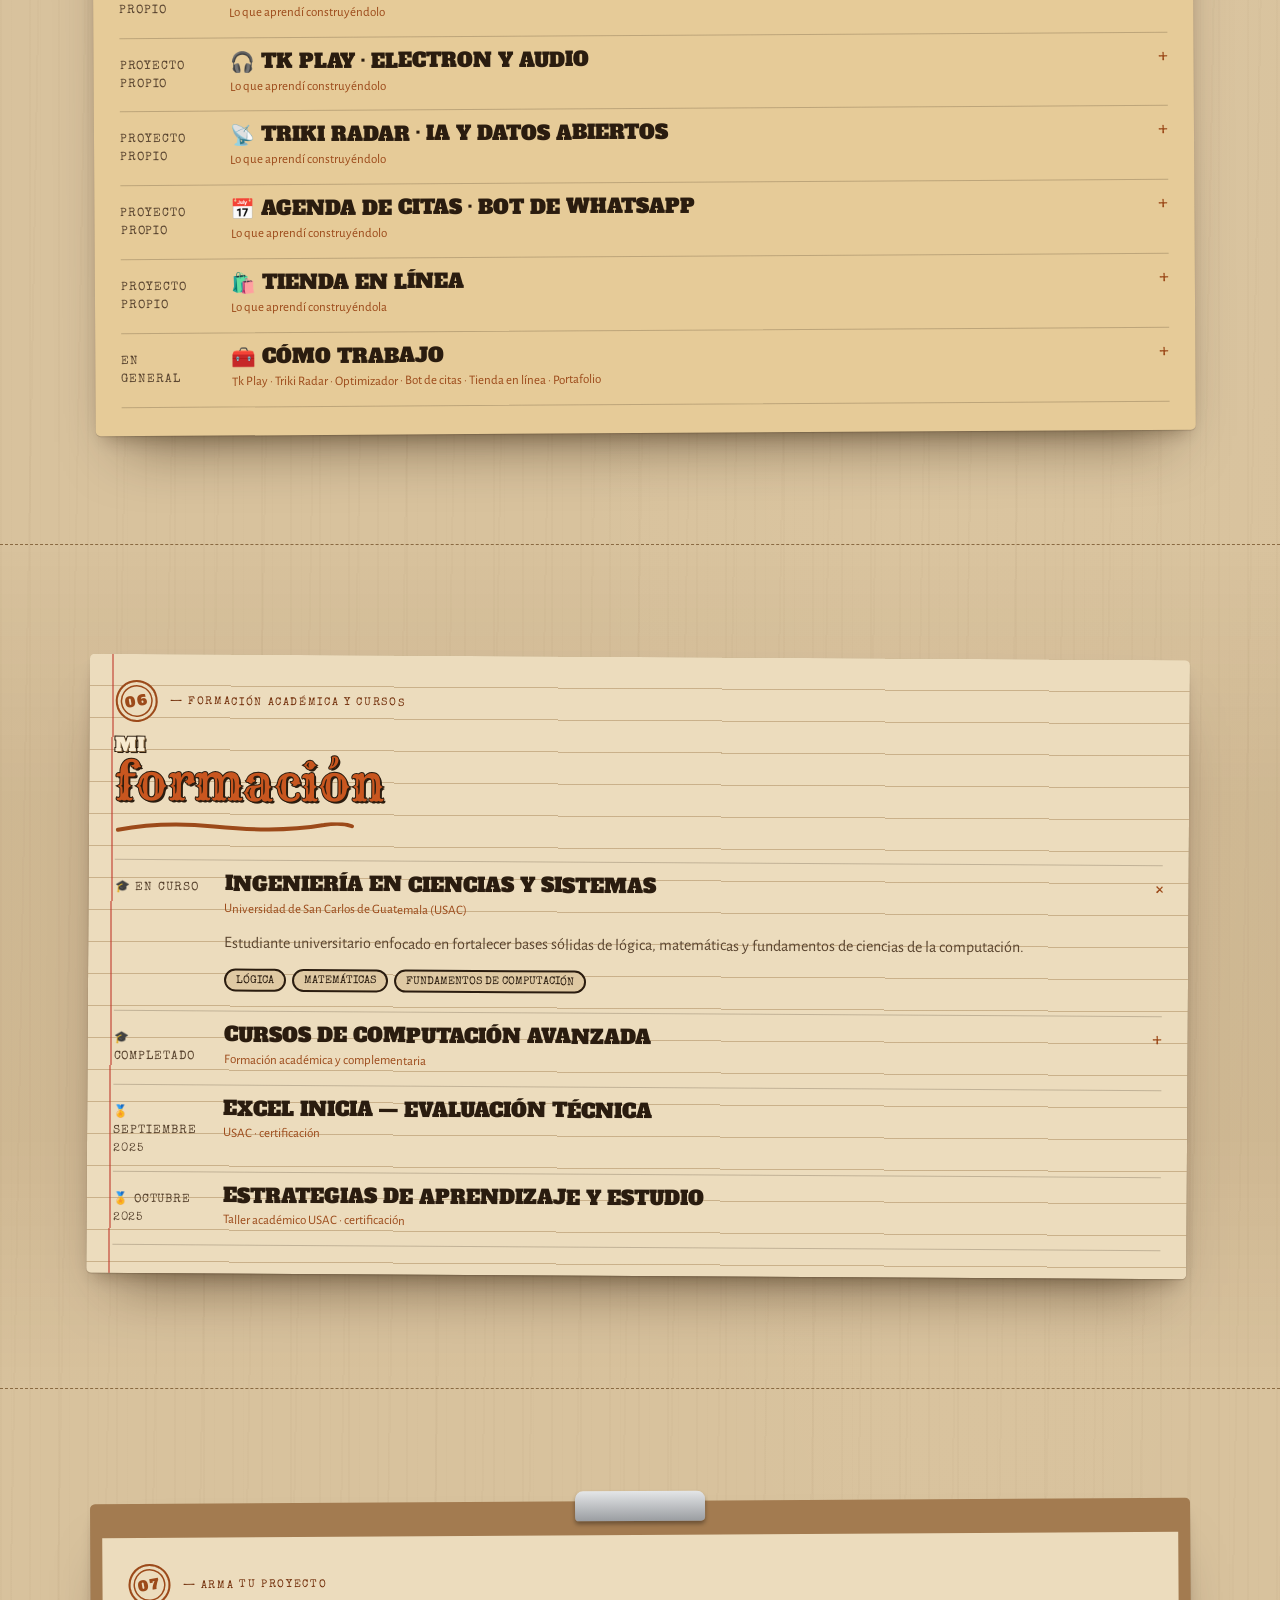
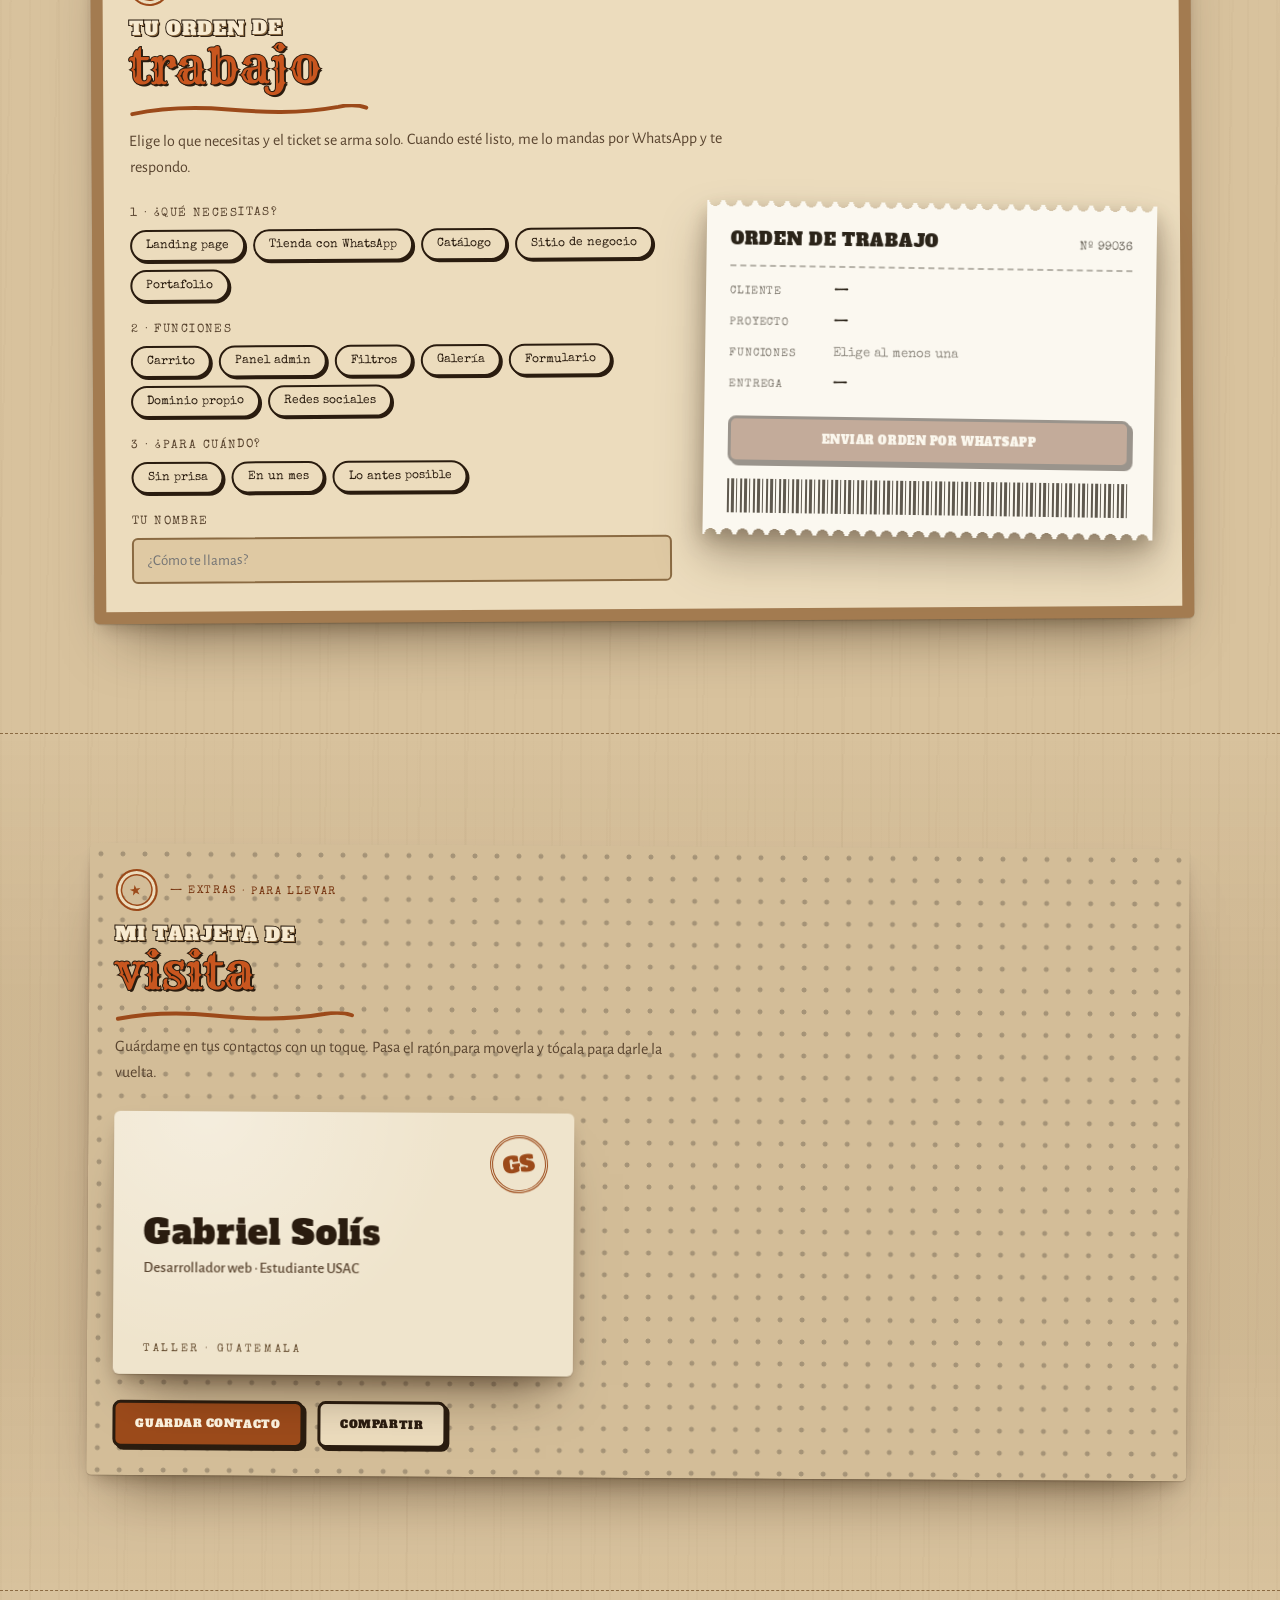
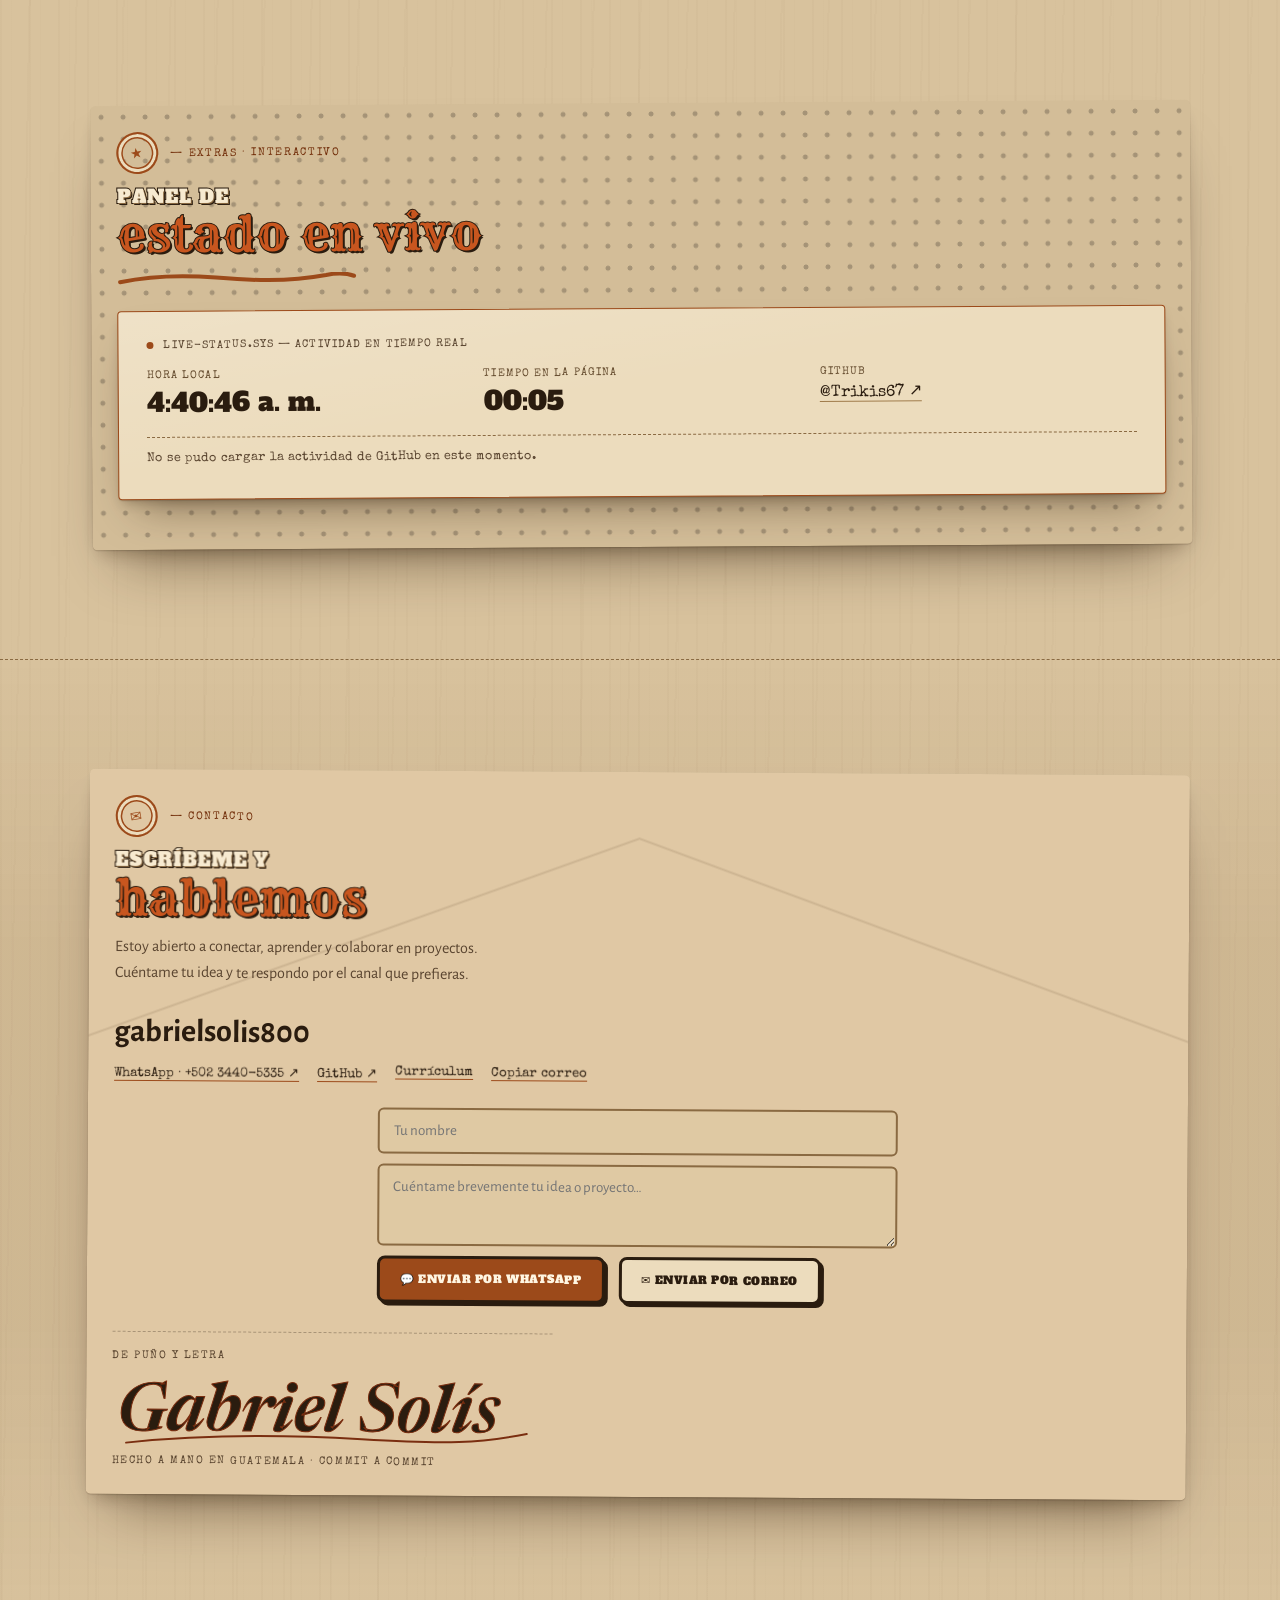
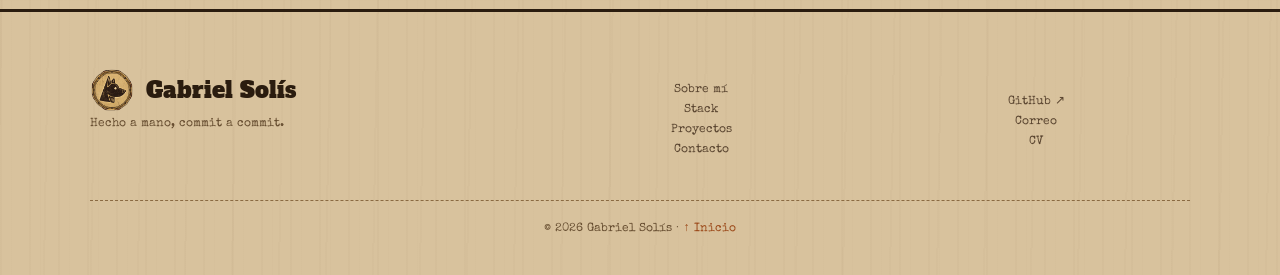
==== commit f635bad4: "Agrega Tk Play al portafolio: vista animada del reproductor y tocadiscos 3D Co-Authored-By: Claude O" ====
--- a/index.html
+++ b/index.html
@@ -1193,6 +1193,46 @@
 @keyframes pvPop{from{opacity:0;scale:.85}}
 .opt .app-hs i{transition:opacity .4s,translate .4s}.opt .app-hs i.h{opacity:0;translate:0 4px}
 @media (prefers-reduced-motion:reduce){.shop.play .shop-g>div,.opt .app.play .app-tm i{animation:none}}
+/* ===== Tk Play: vista previa animada del reproductor ===== */
+.tkp{position:relative;width:100%;max-width:460px;background:radial-gradient(ellipse at 20% 0%,#7a2a1c 0%,#3a1a12 38%,#1a110c 75%);color:#f3e6d2;border:3px solid var(--ink);border-radius:10px;box-shadow:6px 6px 0 var(--ink);overflow:hidden;font:11.5px/1.35 "Alegreya Sans",system-ui,sans-serif;--tk:#e0644a}
+.tk-bar{display:flex;align-items:center;gap:5px;background:#1a110c;padding:7px 10px;border-bottom:2px solid var(--ink)}.tk-bar i{width:8px;height:8px;border-radius:50%;background:#5a4636}.tk-bar b{margin-left:8px;font:400 11px var(--m);color:#cdb89a}
+.tk-body{display:grid;grid-template-columns:1.05fr 1fr;gap:12px;padding:14px 14px 10px}
+.tk-now{display:flex;flex-direction:column;align-items:center;text-align:center;min-width:0}
+.tk-art{position:relative;width:118px;height:118px;margin-bottom:8px}
+.tk-cov{position:absolute;inset:0;border-radius:8px;background:linear-gradient(135deg,var(--tk),#7c3aed 120%);box-shadow:0 10px 24px -8px #000c;display:grid;place-items:center;transition:background 1s}
+.tk-cov b{font-size:40px;color:#fff8;font-family:var(--h)}
+.tk-vin{position:absolute;top:9px;right:-26px;width:100px;height:100px;border-radius:50%;background:repeating-radial-gradient(circle,#111 0 2px,#1d1d1d 2px 4px);box-shadow:inset 0 0 0 34px #0000,0 4px 10px #0008}
+.tk-vin::after{content:"";position:absolute;inset:36px;border-radius:50%;background:var(--tk);box-shadow:0 0 0 3px #111;transition:background 1s}
+.tk-t{font:400 15px/1.15 'Newsreader',Georgia,serif;font-weight:600;color:#fbf1e2;white-space:nowrap;overflow:hidden;text-overflow:ellipsis;max-width:100%}
+.tk-a{color:#c9b39a;font-size:10.5px}
+.tk-viz{display:flex;align-items:center;gap:2px;height:30px;margin:8px 0 6px}
+.tk-viz i{width:3px;height:30%;border-radius:2px;background:var(--tk);opacity:.85;transition:background 1s}
+.tk-pr{display:flex;align-items:center;gap:6px;width:100%}.tk-pr small{font-size:9px;color:#a8917a}.tk-pr span{flex:1;height:3px;border-radius:2px;background:#ffffff26;overflow:hidden}.tk-pr u{display:block;height:100%;width:35%;background:var(--tk);transition:background 1s}
+.tk-ctl{display:flex;align-items:center;gap:12px;margin-top:8px}.tk-ctl i{font-style:normal;color:#cdb89a;font-size:12px}
+.tk-ctl em{font-style:normal;width:30px;height:30px;border-radius:50%;display:grid;place-items:center;background:var(--tk);color:#fff;font-size:10px;box-shadow:0 0 0 3px #00000040;transition:background 1s}
+.tk-ly{background:#1a110cb3;border:1px solid #ffffff14;border-radius:10px;padding:9px 10px;min-width:0;display:flex;flex-direction:column}
+.tk-tabs{display:flex;gap:6px;margin-bottom:8px}.tk-tabs u{text-decoration:none;font:700 8.5px var(--d);letter-spacing:.08em;text-transform:uppercase;padding:3px 7px;border-radius:99px;color:#a8917a}.tk-tabs u.on{background:#3a2418;color:#f3c9a0}
+.tk-ly p{margin:0 0 6px;font:600 12px/1.25 var(--d);color:#f3e6d266;transition:color .35s,scale .35s,translate .35s;transform-origin:0 50%}
+.tk-ly p.on{color:#fff;scale:1.06;translate:2px 0}.tk-ly p.on::before{content:"♪ ";color:var(--tk)}
+.tk-eng{margin-top:auto;position:relative;height:22px;border:1px solid #ffffff22;border-radius:7px;font:600 9.5px var(--d);overflow:hidden}
+.tk-eng i{position:absolute;left:8px;top:50%;width:6px;height:6px;margin-top:-3px;border-radius:50%;background:#ff3b5c;transition:background .4s}
+.tk-eng span{position:absolute;left:20px;top:4px;transition:opacity .4s,translate .4s}.tk-eng .b{opacity:0;translate:0 8px}
+.tkp.sp .tk-eng i{background:#1ed760}.tkp.sp .tk-eng .a{opacity:0;translate:0 -8px}.tkp.sp .tk-eng .b{opacity:1;translate:0 0}
+.tk-pet{position:absolute;right:10px;bottom:30px;width:44px;height:44px;filter:drop-shadow(0 4px 6px #0008)}
+.tkp .app-cap{background:#1a110c;color:#a8917a;border-top:1px solid #000}
+@media (prefers-reduced-motion:no-preference){
+ .tkp.play .tk-vin{animation:tkSpin 2.4s linear infinite}
+ .tkp.play .tk-viz i{animation:tkBar .9s ease-in-out infinite alternate;animation-delay:calc(var(--i)*-.07s)}
+ .tkp.play .tk-viz i:nth-child(3n){animation-duration:.7s}.tkp.play .tk-viz i:nth-child(4n){animation-duration:1.1s}
+ .tkp.play .tk-pet{animation:tkPet .46s ease-in-out infinite alternate}
+ .tkp.play .tk-ctl em{animation:tkPulse 1.6s ease-in-out infinite}
+}
+@keyframes tkSpin{to{rotate:360deg}}
+@keyframes tkBar{from{height:12%}to{height:100%}}
+@keyframes tkPet{from{translate:0 0;rotate:-6deg}to{translate:0 -5px;rotate:6deg}}
+@keyframes tkPulse{50%{box-shadow:0 0 0 6px #00000030}}
+@media(max-width:560px){.tk-body{grid-template-columns:1fr}.tk-ly{display:none}.tk-art{width:104px;height:104px}}
+body.theme-cine .tkp,body.theme-hacker .tkp{box-shadow:6px 6px 0 #000}
 </style>
 </head>
 <body>
@@ -1226,7 +1266,7 @@
   pc:'<div class="pc-scr"><pre class="in-txt"></pre><div class="pc-boot"><img class="in-logo" src="logo-160.png" alt=""><b>Gabriel<span>Solís</span></b><small>Portafolio · edición 2000</small><i><u></u></i></div></div>',
   hacker:'<div class="hk-scr"><pre class="in-txt"></pre></div>',
   oeste:'<div class="ow-sky"></div><div class="ow-mesa"></div><div class="ow-d l"></div><div class="ow-d r"></div><div class="ow-sg"><img class="in-logo" src="logo-160.png" alt=""><small>SALOON</small><b>Gabriel Solís</b><small>BIENVENIDO, FORASTERO</small></div><i class="ow-tw"></i>'};
- var LINES={pc:['GS BIOS 2000   (C) 2026 Gabriel Solís','','Procesador: Estudiante de Ingeniería USAC ...... OK','Memoria: 6 lenguajes ............................ OK','Unidad C: 6 proyectos ........................... OK','','C:\\> PORTAFOLIO.EXE_'],
+ var LINES={pc:['GS BIOS 2000   (C) 2026 Gabriel Solís','','Procesador: Estudiante de Ingeniería USAC ...... OK','Memoria: 6 lenguajes ............................ OK','Unidad C: 7 proyectos ........................... OK','','C:\\> PORTAFOLIO.EXE_'],
   hacker:['$ ssh gabriel@trikis.nl','> conectando al taller............ ok','> descifrando portafolio  [██████████] 100%','> acceso concedido. bienvenido._']};
  var worldOf=function(n){return n==='cine'||n==='pc'||n==='hacker'||n==='oeste'?n:'kraft'};
  var busy=false,skip=false,timers=[];
@@ -1371,6 +1411,29 @@
       <div class="wa-in"><span>Escribe un mensaje</span><em>➤</em></div>
       <div class="app-cap">Vista previa ilustrativa</div></div></div>
   </div>
+  <div class="card pc feat tk">
+    <div><span class="tg w">● Nuevo · v0.1</span><span class="tg">App de escritorio</span><span class="tg">Electron</span><span class="tg">TypeScript</span><span class="tg">Spotify SDK</span><span class="tg">YouTube Music</span>
+      <h3>🎧 Tk Play · reproductor de música</h3><p>Un reproductor de escritorio con interfaz propia para YouTube Music y Spotify. Toma los colores de cada carátula, muestra la letra sincronizada y se puede personalizar con temas, mods, mascotas y extensiones.</p>
+      <ul class="fl2"><li>Dos motores: el reproductor oficial de YouTube Music en una ventana oculta y el SDK de Spotify Premium dentro de la app</li><li>Letras sincronizadas estilo karaoke, con salto a cualquier línea</li><li>Ecualizador de 10 bandas, refuerzo de graves, normalización y fundidos</li><li>Tienda con más de 100 artículos: 40 temas, 55 mods, 14 mascotas y 9 extensiones, más un kit para crear los tuyos</li><li>Discord ("Escuchando…"), teclas multimedia, bandeja del sistema e importación de playlists</li></ul>
+      <div class="row"><a class="btn p" href="https://github.com/Trikis67/Tk-Play/releases/latest" target="_blank" rel="noopener">Descargar ↗</a><a class="btn" href="https://github.com/Trikis67/Tk-Play" target="_blank" rel="noopener">GitHub ↗</a><button class="btn" onclick="openModal('tk')">Detalles</button></div></div>
+    <div class="vis"><div class="tkp" aria-hidden="true">
+      <div class="tk-bar"><i></i><i></i><i></i><b>Tk Play</b></div>
+      <div class="tk-body">
+        <div class="tk-now">
+          <div class="tk-art"><span class="tk-vin"></span><span class="tk-cov"><b>♪</b></span></div>
+          <b class="tk-t">Canción de ejemplo</b><small class="tk-a">Artista · Álbum</small>
+          <div class="tk-viz"><i style="--i:0"></i><i style="--i:1"></i><i style="--i:2"></i><i style="--i:3"></i><i style="--i:4"></i><i style="--i:5"></i><i style="--i:6"></i><i style="--i:7"></i><i style="--i:8"></i><i style="--i:9"></i><i style="--i:10"></i><i style="--i:11"></i><i style="--i:12"></i><i style="--i:13"></i><i style="--i:14"></i><i style="--i:15"></i><i style="--i:16"></i><i style="--i:17"></i><i style="--i:18"></i><i style="--i:19"></i><i style="--i:20"></i><i style="--i:21"></i><i style="--i:22"></i><i style="--i:23"></i><i style="--i:24"></i><i style="--i:25"></i><i style="--i:26"></i><i style="--i:27"></i></div>
+          <div class="tk-pr"><small>1:12</small><span><u></u></span><small>3:24</small></div>
+          <div class="tk-ctl"><i>⟲</i><i>⏮</i><em>❚❚</em><i>⏭</i><i>♡</i></div>
+        </div>
+        <div class="tk-ly"><div class="tk-tabs"><u class="on">Letra</u><u>A continuación</u></div>
+          <p style="--i:0">Primera línea de la letra</p><p style="--i:1">suena con el color de la portada</p><p style="--i:2">y cada palabra se ilumina</p><p style="--i:3">justo cuando la cantas</p><p style="--i:4">al ritmo de la canción</p>
+          <div class="tk-eng"><i></i><span class="a">Motor: YouTube Music</span><span class="b">Motor: Spotify</span></div>
+        </div>
+      </div>
+      <img class="tk-pet" src="tkplay-logo.png" alt="" width="44" height="44">
+      <div class="app-cap">Vista previa ilustrativa</div></div></div>
+  </div>
   <div class="pj">
     <div class="card" data-tilt>
       <span class="tg w">● En uso</span><span class="tg">Supabase</span><span class="tg">Panel admin</span><span class="tg">Fotos</span>
@@ -1426,7 +1489,7 @@
     <div class="bar"><b>☕ Java</b><div><i data-f="35"></i></div></div>
     <div class="bar"><b>🐍 Python</b><div><i data-f="30"></i></div></div>
     <div class="bar"><b>🛠️ Herramientas &amp; Despliegue (Git / Vercel)</b><div><i data-f="45"></i></div></div>
-    <div style="margin:2px 0 16px"><small style="color:var(--muted2);font:11px var(--m);letter-spacing:.1em;text-transform:uppercase;display:block;margin-bottom:8px">Nuevo en mi stack</small><span class="tg w">🦀 Rust</span><span class="tg w">Tauri 2 · apps de escritorio</span><span class="tg w">✦ API de Claude</span><span class="tg w">Next.js · TypeScript</span><span class="tg">Supabase</span><span class="tg">GitHub Pages</span></div>
+    <div style="margin:2px 0 16px"><small style="color:var(--muted2);font:11px var(--m);letter-spacing:.1em;text-transform:uppercase;display:block;margin-bottom:8px">Nuevo en mi stack</small><span class="tg w">🦀 Rust</span><span class="tg w">Tauri 2 · apps de escritorio</span><span class="tg w">✦ API de Claude</span><span class="tg w">Next.js · TypeScript</span><span class="tg w">Electron</span><span class="tg">Supabase</span><span class="tg">GitHub Pages</span></div>
     <div class="note">// tecnologías utilizadas en proyectos reales y formación en curso.</div>
   </div>
   <div class="grid">
@@ -1452,6 +1515,13 @@
       <li>Hacer un instalador propio con NSIS y un manifiesto para que la app se abra como administrador.</li>
       <li>Leer la salud del equipo: SMART de los discos, batería, eventos de pantallazos azules y reparación con DISM y SFC.</li></ul>
       <div class="tl-g"><span class="tg w">Rust</span><span class="tg w">Tauri 2</span><span class="tg">Windows (PDH, registro)</span><span class="tg">PowerShell</span><span class="tg">winget</span></div></div></article>
+    <article class="tl-r"><div class="tl-d">Proyecto<br>propio</div><div class="tl-b"><h3 class="tl-t">🎧 Tk Play · Electron y audio</h3><div class="tl-o">Lo que aprendí construyéndolo</div><ul>
+      <li>Armar una app de escritorio con Electron: proceso principal, ventanas ocultas y comunicación segura con la interfaz.</li>
+      <li>Reproducir contenido con DRM: Widevine, la firma VMP de castlabs y el SDK oficial de Spotify.</li>
+      <li>Procesar el audio con Web Audio: ecualizador de 10 bandas, refuerzo de graves, normalización y fundidos.</li>
+      <li>Sincronizar letras por tiempo y sacar los colores de cada carátula para pintar la interfaz.</li>
+      <li>Diseñar un sistema de temas, mods y extensiones con su propia API y catálogos en JSON.</li></ul>
+      <div class="tl-g"><span class="tg w">Electron</span><span class="tg w">TypeScript</span><span class="tg">Web Audio</span><span class="tg">Spotify SDK</span></div></div></article>
     <article class="tl-r"><div class="tl-d">Proyecto<br>propio</div><div class="tl-b"><h3 class="tl-t">📡 Triki Radar · IA y datos abiertos</h3><div class="tl-o">Lo que aprendí construyéndolo</div><ul>
       <li>Usar la API de Claude con salida estructurada (zod) para que cada análisis tenga siempre los mismos campos.</li>
       <li>Diseñar el puntaje para que la IA no invente datos: reglas fijas por criterio y el código decide el veredicto.</li>
@@ -1470,7 +1540,7 @@
       <li>Pensar el producto desde quien compra: filtros por marca y talla, carrito y pedido por WhatsApp.</li>
       <li>Construir un panel de administración para que el negocio se actualice solo.</li></ul>
       <div class="tl-g"><span class="tg">Supabase</span><span class="tg">GitHub Pages</span></div></div></article>
-    <article class="tl-r"><div class="tl-d">En<br>general</div><div class="tl-b"><h3 class="tl-t">🧰 Cómo trabajo</h3><div class="tl-o">Triki Radar · Optimizador · Bot de citas · Tienda en línea · Portafolio</div><ul>
+    <article class="tl-r"><div class="tl-d">En<br>general</div><div class="tl-b"><h3 class="tl-t">🧰 Cómo trabajo</h3><div class="tl-o">Tk Play · Triki Radar · Optimizador · Bot de citas · Tienda en línea · Portafolio</div><ul>
       <li>Dividir un proyecto grande en piezas pequeñas y probarlas una por una.</li>
       <li>Usar Git y GitHub como diario del trabajo, commit a commit.</li>
       <li>Pensar en el usuario: avisos claros, ayudas y cambios reversibles.</li></ul></div></article>
@@ -1606,6 +1676,7 @@
 
 /* Modales */
 const MD={rack:['El Rack de las Playeras','Tienda en línea pensada para vender por WhatsApp: catálogo con filtros por marca y talla (las marcas se agrupan juntas), publicaciones con varias fotos, una misma foto disponible en varias tallas, y un carrito que arma el pedido y lo envía por WhatsApp. Solo hay envío a domicilio. Publicada en GitHub Pages con dominio propio.',['HTML5','CSS3','JavaScript','Supabase','GitHub Pages','WhatsApp']],
+ tk:['Tk Play · reproductor de música de escritorio','App de escritorio hecha con Electron y TypeScript para Windows, macOS y Linux. Tiene dos motores: el reproductor oficial de YouTube Music en una ventana oculta (con tu cuenta, historial y Premium) y el SDK oficial de Spotify Premium, que reproduce dentro de la app gracias al Electron de castlabs firmado para Widevine (VMP). La interfaz es propia, estilo hi-fi vintage: toma los colores de cada carátula, tiene visualizador, letras sincronizadas (LRCLIB y YouTube Music), ecualizador de 10 bandas y una tienda con más de 100 temas, mods, mascotas y extensiones, con una API para crear y publicar los tuyos. Se integra con Discord, las teclas multimedia y la bandeja del sistema.',['Electron','TypeScript','Spotify Web Playback SDK','YouTube Music','Widevine (castlabs)','Web Audio','LRCLIB']],
  radar:['Triki Radar · licitaciones públicas con IA','Aplicación web hecha con Next.js 16, TypeScript y Supabase. Un recolector baja los datos abiertos de Guatecompras dos veces al día con GitHub Actions, guarda una huella de cada licitación y, cuando cambia, compara campo por campo para explicar qué cambió. Cada empresa llena su perfil (qué vende, zonas y montos) y ve solo las licitaciones que le sirven, con un puntaje estimado. Cuando la persona sube las bases en PDF, la IA de Claude extrae monto, cierre, visita técnica, requisitos y garantías con la página de cada dato, y califica el encaje por criterios con reglas fijas para no inventar números. Tiene entrada sin contraseña, reglas de seguridad por empresa (RLS), límite de usos de IA al día y 17 pruebas automáticas.',['Next.js 16','React 19','TypeScript','Supabase','API de Claude','zod','GitHub Actions','Vercel']],
  agenda:['Agenda de citas por WhatsApp','Bot hecho en Node.js con la API oficial de WhatsApp (Meta) y Google Calendar. El cliente escribe "hola", elige servicio, día y hora con números, y la cita queda en el calendario del encargado. Si el encargado bloquea un horario en su calendario, el bot ya no lo ofrece. Avisa al encargado de cada cita nueva o cancelada y manda un recordatorio al cliente antes de la cita. Todo el negocio (nombre, horario, servicios y duración) se cambia en un solo archivo.',['Node.js','Express','WhatsApp Cloud API','Google Calendar API','Luxon','node-cron']],
  opt:['Optimizador para Windows','App de escritorio hecha con Tauri 2: la interfaz es HTML, CSS y JavaScript y el motor está en Rust. Mide el rendimiento en tiempo real, analiza el disco con un mapa tipo WizTree, limpia archivos temporales y cachés, y aplica ajustes de juegos, sistema, privacidad y servicios con ayudas (?) y recomendaciones según tu equipo. Guarda un respaldo en %LOCALAPPDATA% para deshacerlo todo. La versión 0.3 trae la identidad de Trikis, un instalador propio en español que la abre como administrador, una sección de Salud del sistema (puntaje, SMART de los discos, batería, pantallazos azules, DISM y SFC), limpieza de drivers viejos del DriverStore, guía de errores de dispositivos, historial de todo lo que hace la app y ajustes para PCs de bajos recursos. Versión actual: v0.3.',['Tauri 2','Rust','JavaScript','sysinfo + PDH','PowerShell','winget','NSIS']],
@@ -1835,7 +1906,7 @@
  let q=0;const upd=()=>{q=0;const h=H.scrollHeight-innerHeight;bar.style.transform='scaleX('+(h>0?Math.min(1,scrollY/h):0).toFixed(4)+')'};
  addEventListener('scroll',()=>{if(!q)q=requestAnimationFrame(upd)},{passive:true});upd();
  const st=document.createElement('div');st.className='stats';
- st.innerHTML=[[1,'año en la USAC'],[6,'lenguajes'],[6,'proyectos'],[2,'certificados']].map(a=>`<div><b data-n="${a[0]}">0</b><small>${a[1]}</small></div>`).join('');$('.hero .row').after(st);
+ st.innerHTML=[[1,'año en la USAC'],[6,'lenguajes'],[7,'proyectos'],[2,'certificados']].map(a=>`<div><b data-n="${a[0]}">0</b><small>${a[1]}</small></div>`).join('');$('.hero .row').after(st);
  const count=el=>{const n=+el.dataset.n,s=performance.now();(function f(){const k=Math.min(1,(performance.now()-s)/1200);el.textContent=Math.round(n*(1-Math.pow(1-k,3)));if(k<1)requestAnimationFrame(f)})()};
  const run=()=>{st.querySelectorAll('[data-n]').forEach(count)};
  if(H.classList.contains('bb'))new MutationObserver((m,o)=>{if(!H.classList.contains('bb')){o.disconnect();setTimeout(run,300)}}).observe(H,{attributes:true,attributeFilter:['class']});else setTimeout(run,300);
@@ -1998,5 +2069,16 @@
    at(4300,()=>chips[0]&&chips[0].classList.remove('h'));at(4700,()=>chips[1]&&chips[1].classList.remove('h'));at(7600,()=>setNav('Limpieza'))},9600)}
 })();
 </script>
+<script>
+/* Tk Play: el disco gira, la letra avanza línea por línea, la barra corre y el color cambia con cada canción */
+(function(){const w=document.querySelector('.pc.tk .tkp');if(!w||!('IntersectionObserver' in window))return;const red=matchMedia('(prefers-reduced-motion:reduce)').matches;
+ const lines=[...w.querySelectorAll('.tk-ly p')],bar=w.querySelector('.tk-pr u'),t1=w.querySelector('.tk-pr small'),tt=w.querySelector('.tk-t'),ta=w.querySelector('.tk-a');
+ const songs=[['Canción de ejemplo','Artista · Álbum','#e0644a'],['Otra canción','Banda de prueba · Sencillo','#7c3aed'],['La del verano','Grupo inventado · En vivo','#1fa2a6']];
+ let vis=false,k=0,step=0,timer=null,sec=72;
+ const paint=()=>{const s=songs[k%songs.length];tt.textContent=s[0];ta.textContent=s[1];w.style.setProperty('--tk',s[2]);w.classList.toggle('sp',k%2===1)};
+ const tick=()=>{if(!vis)return;lines.forEach((l,i)=>l.classList.toggle('on',i===step%lines.length));sec+=2;const p=Math.min(100,sec/204*100);bar.style.width=p+'%';t1.textContent=Math.floor(sec/60)+':'+String(sec%60).padStart(2,'0');
+  step++;if(step%10===0){k++;sec=0;paint()}timer=setTimeout(tick,1300)};
+ new IntersectionObserver(e=>{vis=e[0].isIntersecting;if(vis){w.classList.add('play');paint();if(!red){clearTimeout(timer);tick()}else lines[0].classList.add('on')}else{clearTimeout(timer);w.classList.remove('play')}},{threshold:.35}).observe(w)})();
+</script>
 </body>
 </html>
